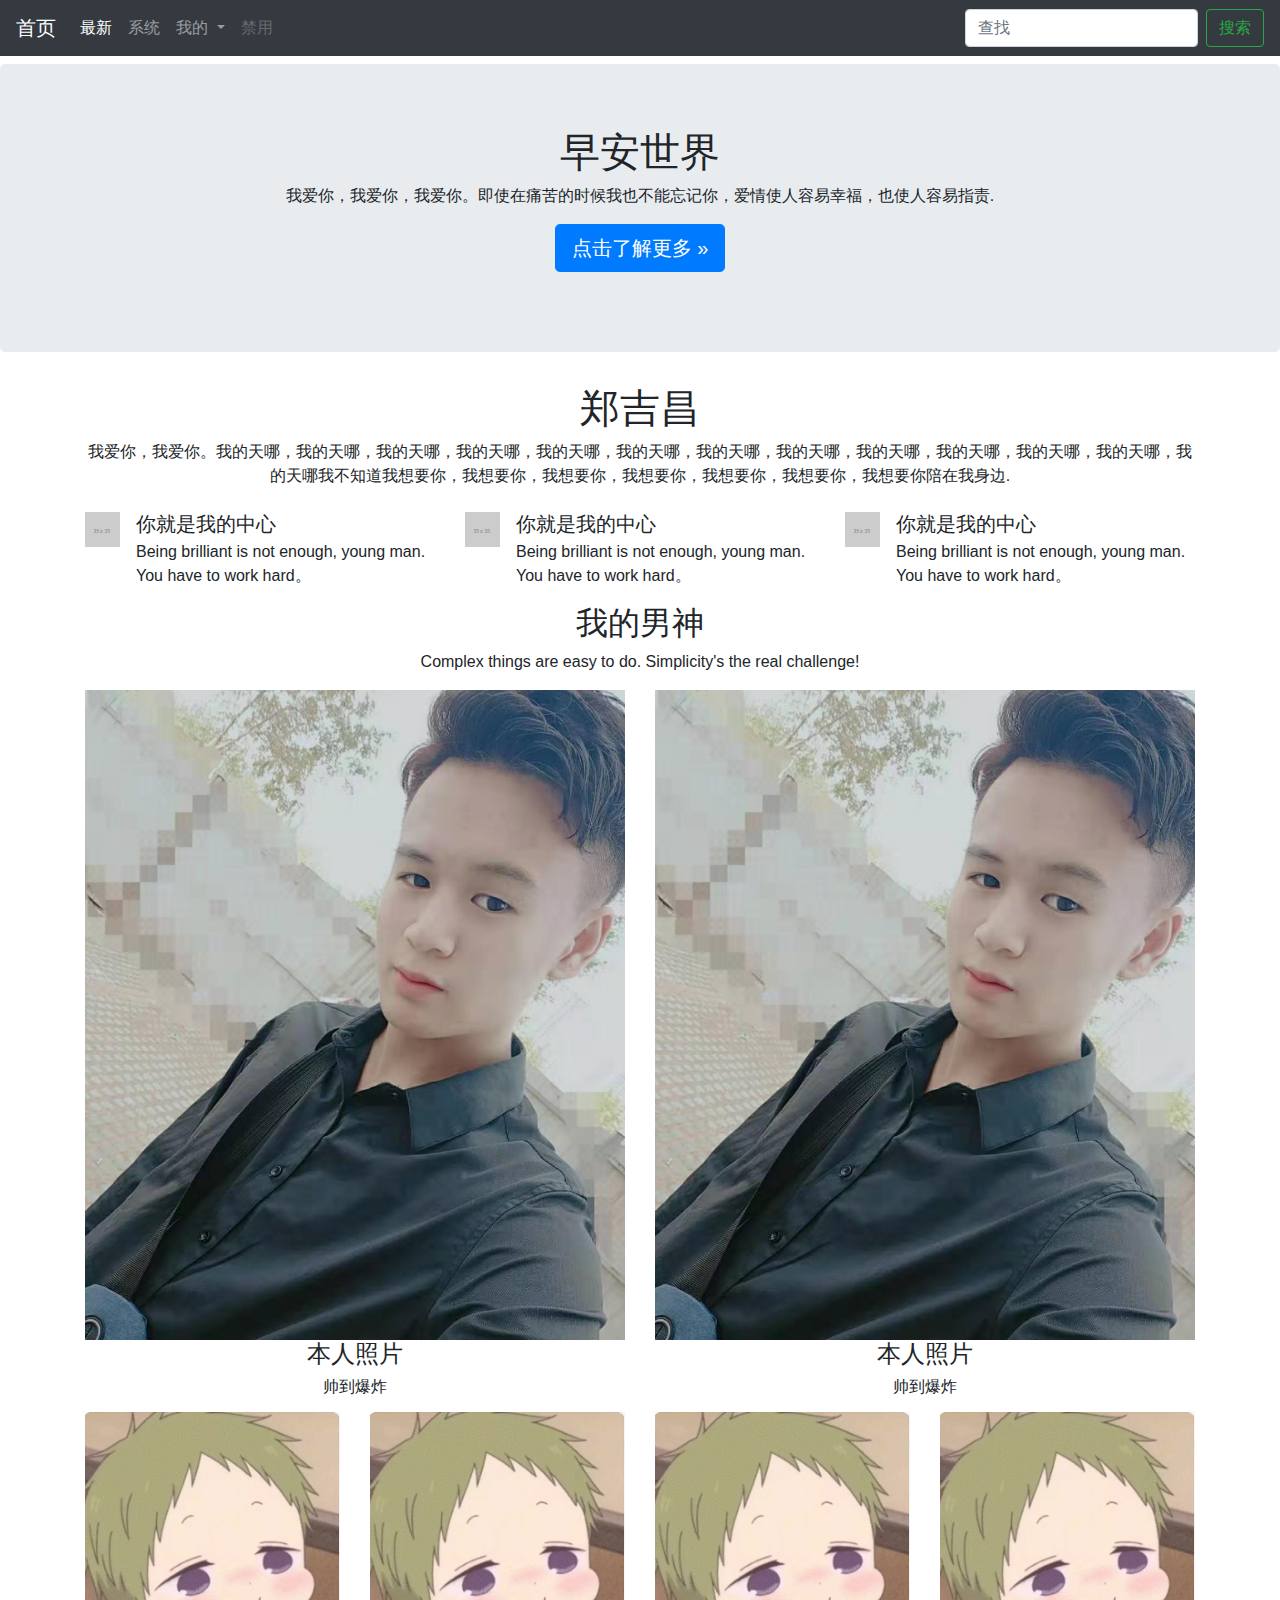
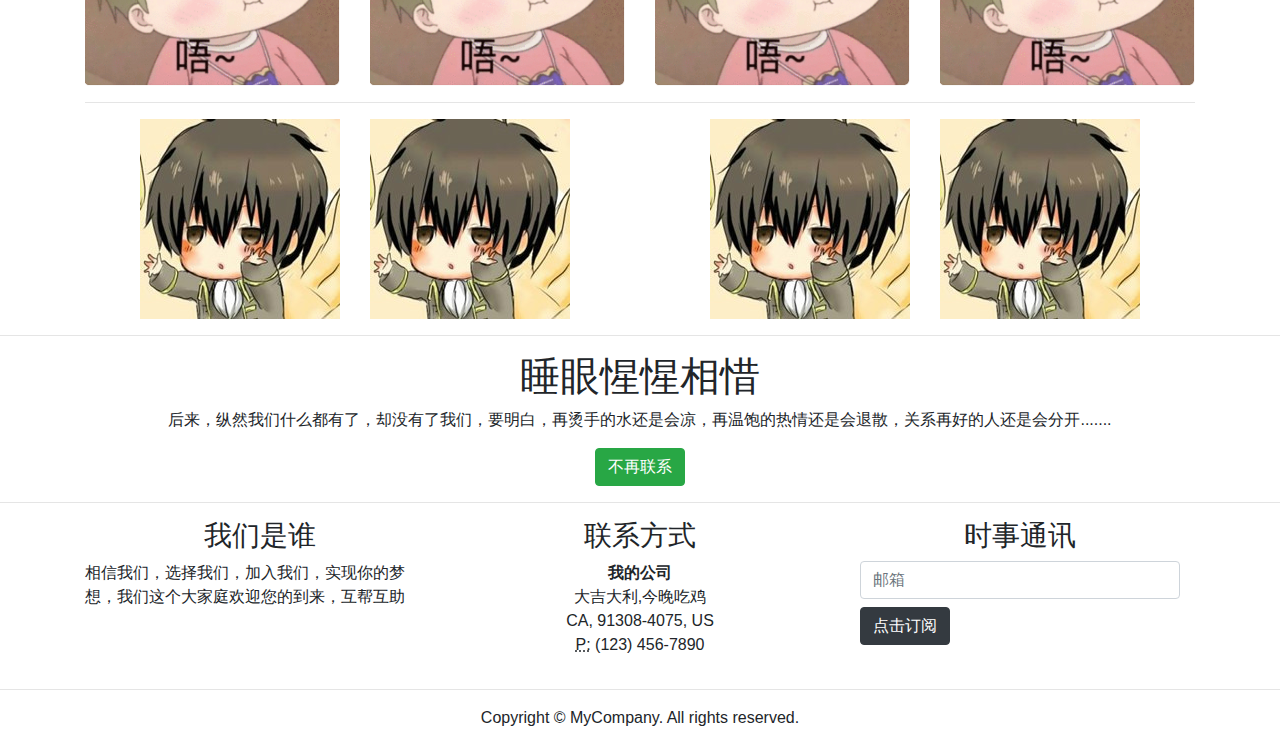
==== index.html @ 2998b90d "提交网页" ====
<!DOCTYPE html>
<html lang="en">

	<head>
		<meta charset="utf-8">
		<meta http-equiv="X-UA-Compatible" content="IE=edge">
		<meta name="viewport" content="width=device-width, initial-scale=1">
		<title>Bootstrap Portfolio Page Template</title>
		<!-- Bootstrap -->
		<link href="css/bootstrap-4.0.0.css" rel="stylesheet">
	</head>

	<body>
		<nav class="navbar navbar-expand-lg navbar-dark bg-dark">
			<a class="navbar-brand" href="#">首页</a>
			<button class="navbar-toggler" type="button" data-toggle="collapse" data-target="#navbarSupportedContent" aria-controls="navbarSupportedContent" aria-expanded="false" aria-label="Toggle navigation">
      <span class="navbar-toggler-icon"></span>
      </button>
			<div class="collapse navbar-collapse" id="navbarSupportedContent">
				<ul class="navbar-nav mr-auto">
					<li class="nav-item active">
						<a class="nav-link" href="#">最新 <span class="sr-only">(current)</span></a>
					</li>
					<li class="nav-item">
						<a class="nav-link" href="#">系统</a>
					</li>
					<li class="nav-item dropdown">
						<a class="nav-link dropdown-toggle" href="#" id="navbarDropdown" role="button" data-toggle="dropdown" aria-haspopup="true" aria-expanded="false">
							我的
						</a>
						<div class="dropdown-menu" aria-labelledby="navbarDropdown">
							<a class="dropdown-item" href="#">第一个</a>
							<a class="dropdown-item" href="#">第二个</a>
							<div class="dropdown-divider"></div>
							<a class="dropdown-item" href="#">其它的</a>
						</div>
					</li>
					<li class="nav-item">
						<a class="nav-link disabled" href="#">禁用</a>
					</li>
				</ul>
				<form class="form-inline my-2 my-lg-0">
					<input class="form-control mr-sm-2" type="search" placeholder="查找" aria-label="Search">
					<button class="btn btn-outline-success my-2 my-sm-0" type="submit">搜索</button>
				</form>
			</div>
		</nav>
		<section>
			<div class="jumbotron text-center mt-2">
				<div class="container">
					<div class="row">
						<div class="col-12">
							<h1>早安世界</h1>
							<p>我爱你，我爱你，我爱你。即使在痛苦的时候我也不能忘记你，爱情使人容易幸福，也使人容易指责.</p>
							<p>
								<a class="btn btn-primary btn-lg" href="#" role="button">点击了解更多 »</a>
							</p>
						</div>
					</div>
				</div>
			</div>
		</section>
		<section>
			<div class="container">
				<div class="row">
					<div class="col-12 text-center">
						<h1>郑吉昌</h1>
						<p>我爱你，我爱你。我的天哪，我的天哪，我的天哪，我的天哪，我的天哪，我的天哪，我的天哪，我的天哪，我的天哪，我的天哪，我的天哪，我的天哪，我的天哪我不知道我想要你，我想要你，我想要你，我想要你，我想要你，我想要你，我想要你陪在我身边.</p>
					</div>
				</div>
			</div>
		</section>
		<section>
			<div class="container mt-2">
				<div class="row">
					<div class="col-md-4 col-12">
						<ul class="list-unstyled">
							<li class="media">
								<img class="mr-3" src="images/35X35.gif" alt="Generic placeholder image">
								<div class="media-body">
									<h5 class="mt-0 mb-1">你就是我的中心</h5> Being brilliant is not enough, young man. You have to work hard。
								</div>
							</li>
						</ul>
					</div>
					<div class="col-md-4 col-12">
						<ul class="list-unstyled">
							<li class="media">
								<img class="mr-3" src="images/35X35.gif" alt="Generic placeholder image">
								<div class="media-body">
									<h5 class="mt-0 mb-1">你就是我的中心</h5> Being brilliant is not enough, young man. You have to work hard。
								</div>
							</li>
						</ul>
					</div>
					<div class="col-md-4 col-12">
						<ul class="list-unstyled">
							<li class="media">
								<img class="mr-3" src="images/35X35.gif" alt="Generic placeholder image">
								<div class="media-body">
									<h5 class="mt-0 mb-1">你就是我的中心</h5> Being brilliant is not enough, young man. You have to work hard。
								</div>
							</li>
						</ul>
					</div>
				</div>
			</div>
		</section>
		<section>
			<div class="container">
				<div class="row">
					<div class="col-12 text-center">
						<h2>我的男神</h2>
						<p>Complex things are easy to do. Simplicity's the real challenge!</p>
					</div>
				</div>
				<div class="row">
					<div class="col-md-6 col-12 text-center">
						<img class="img-fluid" src="images/zjc.jpg" alt="">
						<h4>本人照片</h4>
						<h6>帅到爆炸</h6>
					</div>
					<div class="col-md-6 col-12 text-center mt-md-0 mt-2">
						<img class="img-fluid" src="images/zjc.jpg" alt="">
						<h4>本人照片</h4>
						<h6>帅到爆炸</h6>
					</div>
				</div>
				<div class="row mt-2">
					<div class="col-md-3 col-6"><img class="img-fluid float-right" src="images/小笨蛋.png" alt=""></div>
					<div class="col-md-3 col-6"><img class="img-fluid float-left" src="images/小笨蛋.png" alt=""></div>
					<div class="col-md-3 col-6 mt-md-0 mt-1"><img class="img-fluid float-right" src="images/小笨蛋.png" alt=""></div>
					<div class="col-md-3 col-6 mt-md-0 mt-1"><img class="img-fluid float-left" src="images/小笨蛋.png" alt=""></div>
				</div>
				<hr>
				<div class="row">
					<div class="col-md-3 col-6"><img class="img-fluid float-right" src="images/11.jpg" alt=""></div>
					<div class="col-md-3 col-6"><img class="img-fluid float-left" src="images/11.jpg" alt=""></div>
					<div class="col-md-3 col-6 mt-md-0 mt-1"><img class="img-fluid float-right" src="images/11.jpg" alt=""></div>
					<div class="col-md-3 col-6 mt-md-0 mt-1"><img class="img-fluid float-left" src="images/11.jpg" alt=""></div>
				</div>
			</div>
		</section>
		<hr>
		<section>
			<div class="container">
				<div class="row">
					<div class="col-12 text-center">
						<h1>睡眼惺惺相惜</h1>
						<p>后来，纵然我们什么都有了，却没有了我们，要明白，再烫手的水还是会凉，再温饱的热情还是会退散，关系再好的人还是会分开.......</p>
						<button type="button" class="btn btn-success">不再联系</button>
					</div>
				</div>
			</div>
		</section>
		<hr>
		<div class="section">
			<div class="container">
				<div class="row">
					<div class="col-md-4 col-12">
						<h3 class="text-center">我们是谁</h3>
						<p>相信我们，选择我们，加入我们，实现你的梦想，我们这个大家庭欢迎您的到来，互帮互助</p>
					</div>
					<div class="col-md-4 col-12">
						<h3 class="text-center">联系方式</h3>
						<address class="text-center">
              <strong>我的公司</strong><br>
             大吉大利,今晚吃鸡<br>
              CA, 91308-4075, US<br>
              <abbr title="Phone">P:</abbr> (123) 456-7890
            </address>
					</div>
					<div class="col-md-4 col-12">
						<h3 class="text-center">时事通讯</h3>
						<form>
							<div class="form-group col-12">
								<input type="email" class="form-control" id="exampleInputEmail1" placeholder="邮箱">
								<button type="submit" class="btn btn-dark mt-2">点击订阅</button>
							</div>
						</form>
					</div>
				</div>
			</div>
		</div>
		<hr>
		<footer class="text-center">
			<div class="container">
				<div class="row">
					<div class="col-12">
						<p>Copyright © MyCompany. All rights reserved.</p>
					</div>
				</div>
			</div>
		</footer>
		<!-- jQuery (necessary for Bootstrap's JavaScript plugins) -->
		<script src="js/jquery-3.2.1.min.js"></script>
		<!-- Include all compiled plugins (below), or include individual files as needed -->
		<script src="../10月23/public/DW/js/popper.min.js"></script>
		<script src="../10月23/public/DW/js/bootstrap-4.0.0.js"></script>
	</body>
	<script type="text/javascript">
		function render1(data) {
			var arr = data.img;
			//			console.log(arr)
			var str = `
			${arr.map(function(m){
		return `
			<div class="top">
				<img src="${m.img}" alt="" />
				<p class="p1">${m.p1}</p>
				<p class="p2">${m.p2}</p>
			</div>
					
			`
        }).join('')}

	
	`
			$('.tw').html(str)
			//			console.log(str)
		}

		// 找到json
		$.get('aq.json', function(msg) {
			render(msg[0]);
			//			render2(msg[1])
			//			console.log(msg[1]);
		})
	</script>

</html>
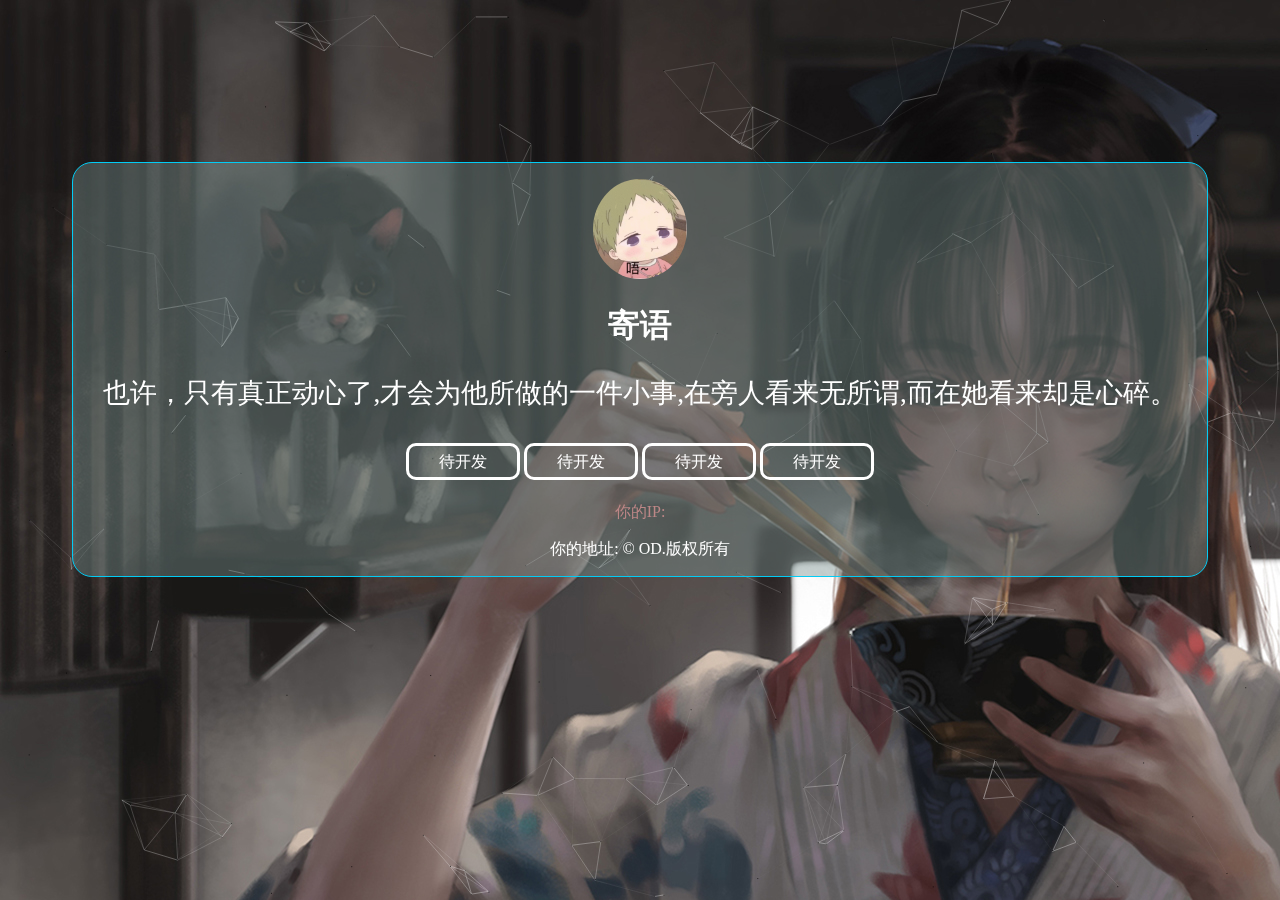
==== commit fb9c91e3: "修改" ====
--- a/index.html
+++ b/index.html
@@ -1,231 +1,39 @@
 <!DOCTYPE html>
-<html lang="en">
+<html lang="zh">
 
-	<head>
-		<meta charset="utf-8">
-		<meta http-equiv="X-UA-Compatible" content="IE=edge">
-		<meta name="viewport" content="width=device-width, initial-scale=1">
-		<title>Bootstrap Portfolio Page Template</title>
-		<!-- Bootstrap -->
-		<link href="css/bootstrap-4.0.0.css" rel="stylesheet">
-	</head>
+<head>
+    <meta charset="utf-8">
+    <meta name="viewport" content="width=device-width,initial-scale=1,user-scalable=no">
+    <title>郑先森</title>
+    <link rel="apple-touch-icon" href="https://cdn.mom1.cn/1/favicon.ico">
+</head>
 
-	<body>
-		<nav class="navbar navbar-expand-lg navbar-dark bg-dark">
-			<a class="navbar-brand" href="#">首页</a>
-			<button class="navbar-toggler" type="button" data-toggle="collapse" data-target="#navbarSupportedContent" aria-controls="navbarSupportedContent" aria-expanded="false" aria-label="Toggle navigation">
-      <span class="navbar-toggler-icon"></span>
-      </button>
-			<div class="collapse navbar-collapse" id="navbarSupportedContent">
-				<ul class="navbar-nav mr-auto">
-					<li class="nav-item active">
-						<a class="nav-link" href="#">最新 <span class="sr-only">(current)</span></a>
-					</li>
-					<li class="nav-item">
-						<a class="nav-link" href="#">系统</a>
-					</li>
-					<li class="nav-item dropdown">
-						<a class="nav-link dropdown-toggle" href="#" id="navbarDropdown" role="button" data-toggle="dropdown" aria-haspopup="true" aria-expanded="false">
-							我的
-						</a>
-						<div class="dropdown-menu" aria-labelledby="navbarDropdown">
-							<a class="dropdown-item" href="#">第一个</a>
-							<a class="dropdown-item" href="#">第二个</a>
-							<div class="dropdown-divider"></div>
-							<a class="dropdown-item" href="#">其它的</a>
-						</div>
-					</li>
-					<li class="nav-item">
-						<a class="nav-link disabled" href="#">禁用</a>
-					</li>
-				</ul>
-				<form class="form-inline my-2 my-lg-0">
-					<input class="form-control mr-sm-2" type="search" placeholder="查找" aria-label="Search">
-					<button class="btn btn-outline-success my-2 my-sm-0" type="submit">搜索</button>
-				</form>
-			</div>
-		</nav>
-		<section>
-			<div class="jumbotron text-center mt-2">
-				<div class="container">
-					<div class="row">
-						<div class="col-12">
-							<h1>早安世界</h1>
-							<p>我爱你，我爱你，我爱你。即使在痛苦的时候我也不能忘记你，爱情使人容易幸福，也使人容易指责.</p>
-							<p>
-								<a class="btn btn-primary btn-lg" href="#" role="button">点击了解更多 »</a>
-							</p>
-						</div>
-					</div>
-				</div>
-			</div>
-		</section>
-		<section>
-			<div class="container">
-				<div class="row">
-					<div class="col-12 text-center">
-						<h1>郑吉昌</h1>
-						<p>我爱你，我爱你。我的天哪，我的天哪，我的天哪，我的天哪，我的天哪，我的天哪，我的天哪，我的天哪，我的天哪，我的天哪，我的天哪，我的天哪，我的天哪我不知道我想要你，我想要你，我想要你，我想要你，我想要你，我想要你，我想要你陪在我身边.</p>
-					</div>
-				</div>
-			</div>
-		</section>
-		<section>
-			<div class="container mt-2">
-				<div class="row">
-					<div class="col-md-4 col-12">
-						<ul class="list-unstyled">
-							<li class="media">
-								<img class="mr-3" src="images/35X35.gif" alt="Generic placeholder image">
-								<div class="media-body">
-									<h5 class="mt-0 mb-1">你就是我的中心</h5> Being brilliant is not enough, young man. You have to work hard。
-								</div>
-							</li>
-						</ul>
-					</div>
-					<div class="col-md-4 col-12">
-						<ul class="list-unstyled">
-							<li class="media">
-								<img class="mr-3" src="images/35X35.gif" alt="Generic placeholder image">
-								<div class="media-body">
-									<h5 class="mt-0 mb-1">你就是我的中心</h5> Being brilliant is not enough, young man. You have to work hard。
-								</div>
-							</li>
-						</ul>
-					</div>
-					<div class="col-md-4 col-12">
-						<ul class="list-unstyled">
-							<li class="media">
-								<img class="mr-3" src="images/35X35.gif" alt="Generic placeholder image">
-								<div class="media-body">
-									<h5 class="mt-0 mb-1">你就是我的中心</h5> Being brilliant is not enough, young man. You have to work hard。
-								</div>
-							</li>
-						</ul>
-					</div>
-				</div>
-			</div>
-		</section>
-		<section>
-			<div class="container">
-				<div class="row">
-					<div class="col-12 text-center">
-						<h2>我的男神</h2>
-						<p>Complex things are easy to do. Simplicity's the real challenge!</p>
-					</div>
-				</div>
-				<div class="row">
-					<div class="col-md-6 col-12 text-center">
-						<img class="img-fluid" src="images/zjc.jpg" alt="">
-						<h4>本人照片</h4>
-						<h6>帅到爆炸</h6>
-					</div>
-					<div class="col-md-6 col-12 text-center mt-md-0 mt-2">
-						<img class="img-fluid" src="images/zjc.jpg" alt="">
-						<h4>本人照片</h4>
-						<h6>帅到爆炸</h6>
-					</div>
-				</div>
-				<div class="row mt-2">
-					<div class="col-md-3 col-6"><img class="img-fluid float-right" src="images/小笨蛋.png" alt=""></div>
-					<div class="col-md-3 col-6"><img class="img-fluid float-left" src="images/小笨蛋.png" alt=""></div>
-					<div class="col-md-3 col-6 mt-md-0 mt-1"><img class="img-fluid float-right" src="images/小笨蛋.png" alt=""></div>
-					<div class="col-md-3 col-6 mt-md-0 mt-1"><img class="img-fluid float-left" src="images/小笨蛋.png" alt=""></div>
-				</div>
-				<hr>
-				<div class="row">
-					<div class="col-md-3 col-6"><img class="img-fluid float-right" src="images/11.jpg" alt=""></div>
-					<div class="col-md-3 col-6"><img class="img-fluid float-left" src="images/11.jpg" alt=""></div>
-					<div class="col-md-3 col-6 mt-md-0 mt-1"><img class="img-fluid float-right" src="images/11.jpg" alt=""></div>
-					<div class="col-md-3 col-6 mt-md-0 mt-1"><img class="img-fluid float-left" src="images/11.jpg" alt=""></div>
-				</div>
-			</div>
-		</section>
-		<hr>
-		<section>
-			<div class="container">
-				<div class="row">
-					<div class="col-12 text-center">
-						<h1>睡眼惺惺相惜</h1>
-						<p>后来，纵然我们什么都有了，却没有了我们，要明白，再烫手的水还是会凉，再温饱的热情还是会退散，关系再好的人还是会分开.......</p>
-						<button type="button" class="btn btn-success">不再联系</button>
-					</div>
-				</div>
-			</div>
-		</section>
-		<hr>
-		<div class="section">
-			<div class="container">
-				<div class="row">
-					<div class="col-md-4 col-12">
-						<h3 class="text-center">我们是谁</h3>
-						<p>相信我们，选择我们，加入我们，实现你的梦想，我们这个大家庭欢迎您的到来，互帮互助</p>
-					</div>
-					<div class="col-md-4 col-12">
-						<h3 class="text-center">联系方式</h3>
-						<address class="text-center">
-              <strong>我的公司</strong><br>
-             大吉大利,今晚吃鸡<br>
-              CA, 91308-4075, US<br>
-              <abbr title="Phone">P:</abbr> (123) 456-7890
-            </address>
-					</div>
-					<div class="col-md-4 col-12">
-						<h3 class="text-center">时事通讯</h3>
-						<form>
-							<div class="form-group col-12">
-								<input type="email" class="form-control" id="exampleInputEmail1" placeholder="邮箱">
-								<button type="submit" class="btn btn-dark mt-2">点击订阅</button>
-							</div>
-						</form>
-					</div>
-				</div>
-			</div>
-		</div>
-		<hr>
-		<footer class="text-center">
-			<div class="container">
-				<div class="row">
-					<div class="col-12">
-						<p>Copyright © MyCompany. All rights reserved.</p>
-					</div>
-				</div>
-			</div>
-		</footer>
-		<!-- jQuery (necessary for Bootstrap's JavaScript plugins) -->
-		<script src="js/jquery-3.2.1.min.js"></script>
-		<!-- Include all compiled plugins (below), or include individual files as needed -->
-		<script src="../10月23/public/DW/js/popper.min.js"></script>
-		<script src="../10月23/public/DW/js/bootstrap-4.0.0.js"></script>
-	</body>
-	<script type="text/javascript">
-		function render1(data) {
-			var arr = data.img;
-			//			console.log(arr)
-			var str = `
-			${arr.map(function(m){
-		return `
-			<div class="top">
-				<img src="${m.img}" alt="" />
-				<p class="p1">${m.p1}</p>
-				<p class="p2">${m.p2}</p>
-			</div>
-					
-			`
-        }).join('')}
+<body style="padding:12% 5% 5% 5%;background-image:url(style/images/img/logo.jpeg);">
+    <div style="text-align:center;border-width:1px;border-style:solid;border-color:rgb(2, 204, 245);background-color:#79918e6b;border-radius:20px;">
+        <p>
+            <img style="border-radius:50%;max-width:100px;max-height:100px;" src="images/小笨蛋.png"></p>
+        <h1 style="color:#fff;"><strong>寄语</strong>
+        </h1>
+        <p style="font-size:3vh;color:#fff;">也许，只有真正动心了,才会为他所做的一件小事,在旁人看来无所谓,而在她看来却是心碎。</p>
+        <p style="line-height:3;">
+            <a style="border-radius:10px;padding:7px 30px;color:#fff;border-style:solid;text-decoration:none;" href="index.html">待开发</a>
+            <a style="border-radius:10px;padding:7px 30px;color:#fff;border-style:solid;text-decoration:none;" href="index.html">待开发</a>
+            <a style="border-radius:10px;padding:7px 30px;color:#fff;border-style:solid;text-decoration:none;" href="index.html">待开发</a>
+            <a style="border-radius:10px;padding:7px 30px;color:#fff;border-style:solid;text-decoration:none;" href="https://www.baidu.com/">待开发</a>
+        </p>
+        <p>
+            <script src="https://pv.sohu.com/cityjson?ie=utf-8"></script>
+            <span style="color:#bd8787;">你的IP:<script>
+                    document.write(returnCitySN["cip"])
+                   </script></span>
+        </p>
+        <p style="color:#fff;">你的地址:
+            <script>
+                document.write(returnCitySN["cname"])
+            </script>© <a style="text-decoration:none;color:#fff;" href="index.html">OD</a>.版权所有</p>
+        <script type="text/javascript" color="255,255,255" opacity='0.7' zIndex="-2" count="200" src="style/js/canvas-nest.min.js"></script>
+    </div>
 
-	
-	`
-			$('.tw').html(str)
-			//			console.log(str)
-		}
-
-		// 找到json
-		$.get('aq.json', function(msg) {
-			render(msg[0]);
-			//			render2(msg[1])
-			//			console.log(msg[1]);
-		})
-	</script>
+</body>
 
 </html>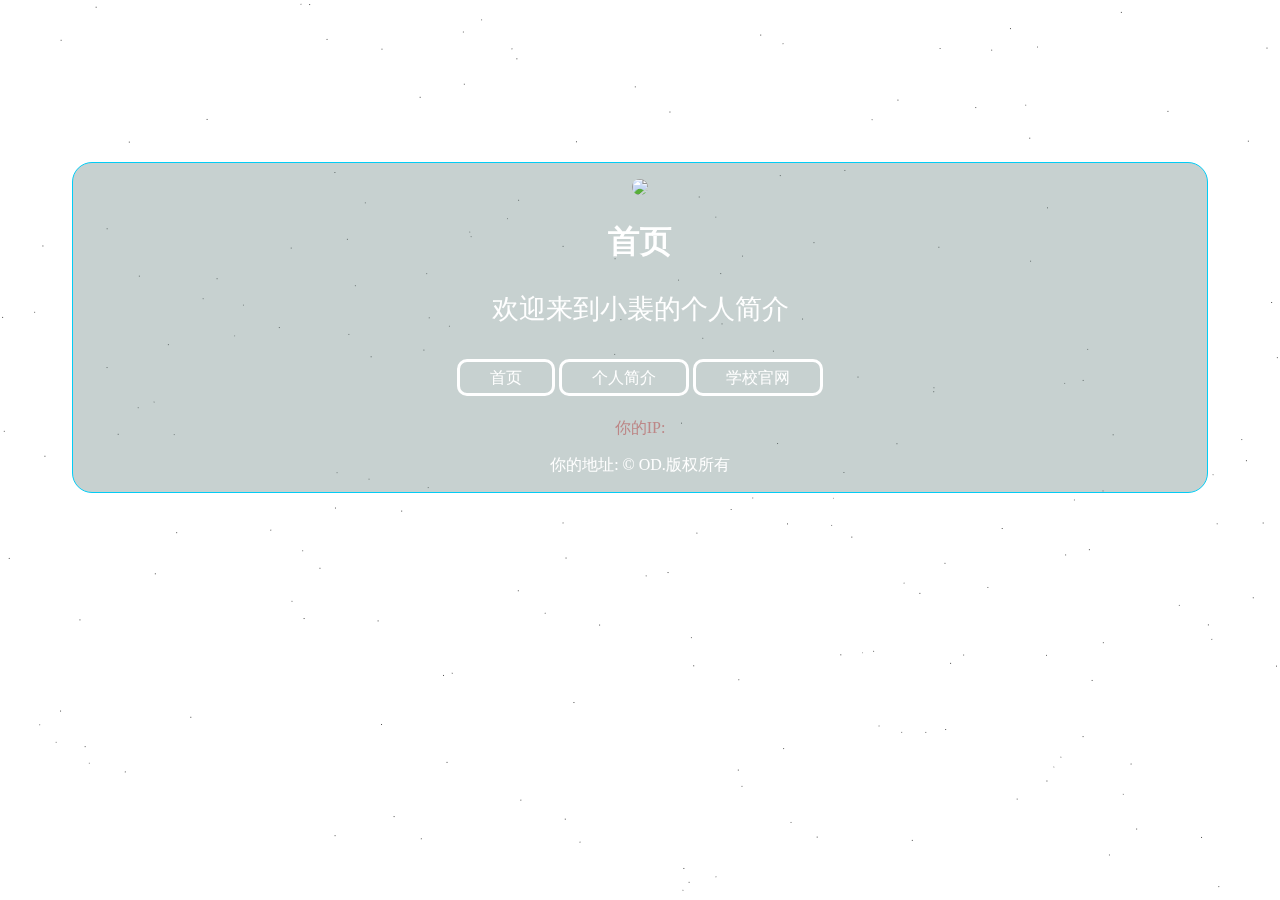
==== commit 1cd25ae2: "1" ====
--- a/index.html
+++ b/index.html
@@ -1,25 +1,29 @@
-<!DOCTYPE html>
+﻿<!DOCTYPE html>
 <html lang="zh">
 
 <head>
     <meta charset="utf-8">
     <meta name="viewport" content="width=device-width,initial-scale=1,user-scalable=no">
-    <title>郑先森</title>
+    <title>个人简介</title>
     <link rel="apple-touch-icon" href="https://cdn.mom1.cn/1/favicon.ico">
+    <link rel="stylesheet" href="https://cdn.jsdelivr.net/npm/aplayer@1.10.0/dist/APlayer.min.css">
+    <style>
+
+    </style>
 </head>
 
-<body style="padding:12% 5% 5% 5%;background-image:url(style/images/img/logo.jpeg);">
+<body style="padding:12% 5% 5% 5%;background-image:url(style/images/img/背景.jpg);  background-size: 34% 55%;">
+    <div id="aplayer" class="aplayer" data-id="98317854" data-server="netease" data-type="playlist" data-fixed="true" data-listfolded="true" data-order="random" data-theme="#ccc"></div>
     <div style="text-align:center;border-width:1px;border-style:solid;border-color:rgb(2, 204, 245);background-color:#79918e6b;border-radius:20px;">
         <p>
-            <img style="border-radius:50%;max-width:100px;max-height:100px;" src="images/小笨蛋.png"></p>
-        <h1 style="color:#fff;"><strong>寄语</strong>
+            <img style="border-radius:50%;max-width:100px;max-height:100px;" src="style/images/小背景.jpg"></p>
+        <h1 style="color:#fff;"><strong>首页</strong>
         </h1>
-        <p style="font-size:3vh;color:#fff;">也许，只有真正动心了,才会为他所做的一件小事,在旁人看来无所谓,而在她看来却是心碎。</p>
+        <p style="font-size:3vh;color:#fff;">欢迎来到小裴的个人简介</p>
         <p style="line-height:3;">
-            <a style="border-radius:10px;padding:7px 30px;color:#fff;border-style:solid;text-decoration:none;" href="index.html">待开发</a>
-            <a style="border-radius:10px;padding:7px 30px;color:#fff;border-style:solid;text-decoration:none;" href="index.html">待开发</a>
-            <a style="border-radius:10px;padding:7px 30px;color:#fff;border-style:solid;text-decoration:none;" href="index.html">待开发</a>
-            <a style="border-radius:10px;padding:7px 30px;color:#fff;border-style:solid;text-decoration:none;" href="https://www.baidu.com/">待开发</a>
+            <a style="border-radius:10px;padding:7px 30px;color:#fff;border-style:solid;text-decoration:none;" href="index.html">首页</a>
+            <a style="border-radius:10px;padding:7px 30px;color:#fff;border-style:solid;text-decoration:none;" href="./PyMing.html">个人简介</a>
+            <a style="border-radius:10px;padding:7px 30px;color:#fff;border-style:solid;text-decoration:none;" href="https://zzrvtc.edu.cn">学校官网</a>
         </p>
         <p>
             <script src="https://pv.sohu.com/cityjson?ie=utf-8"></script>
@@ -36,4 +40,6 @@
 
 </body>
 
-</html>+</html>
+<script src="https://blog-static.cnblogs.com/files/yjlaugus/APlayer.min.js"></script>
+<script src="https://unpkg.com/meting@1.2/dist/Meting.min.js"></script>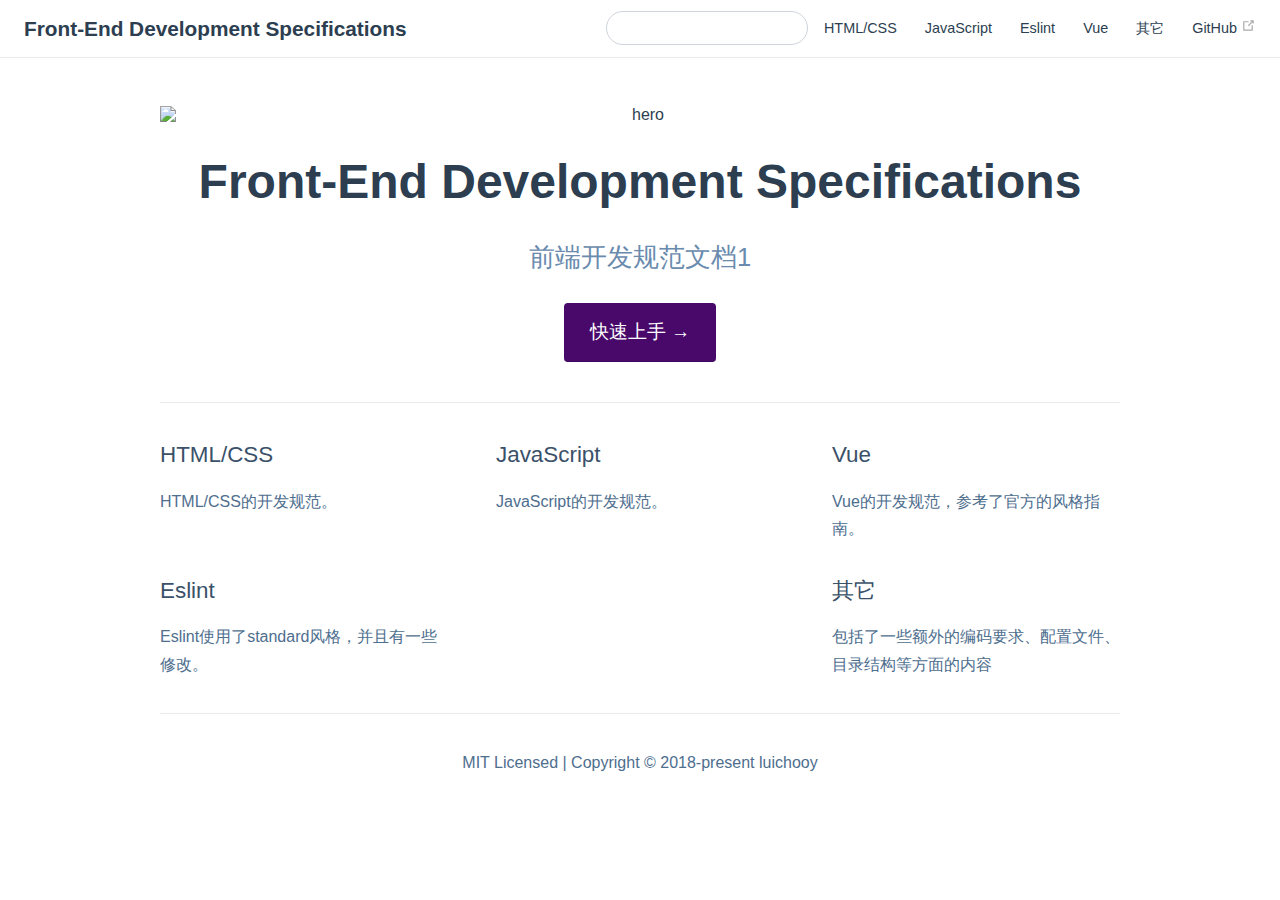
==== commit 4b597a3b: "1" ====
--- a/index.html
+++ b/index.html
@@ -1,45 +1,108 @@
-﻿<!DOCTYPE html>
-<html lang="zh">
+<!DOCTYPE html>
+<html lang="en-US">
 
 <head>
     <meta charset="utf-8">
-    <meta name="viewport" content="width=device-width,initial-scale=1,user-scalable=no">
-    <title>个人简介</title>
-    <link rel="apple-touch-icon" href="https://cdn.mom1.cn/1/favicon.ico">
-    <link rel="stylesheet" href="https://cdn.jsdelivr.net/npm/aplayer@1.10.0/dist/APlayer.min.css">
-    <style>
+    <meta name="viewport" content="width=device-width,initial-scale=1">
+    <title> Front-End Development Specifications</title>
+    <meta name="description" content="前端开发规范文档1">
+    <link rel="icon" href="./favicon.ico">
 
-    </style>
+    <link rel="preload" href="./assets/css/0.styles.6a988ebd.css" as="style">
+    <link rel="preload" href="./assets/js/app.a1ea9706.js" as="script">
+    <link rel="preload" href="./assets/js/3.9579ed42.js" as="script">
+    <link rel="prefetch" href="./assets/js/2.aa644d99.js">
+    <link rel="prefetch" href="./assets/js/4.c3e4d59f.js">
+    <link rel="prefetch" href="./assets/js/5.5c9a9287.js">
+    <link rel="prefetch" href="./assets/js/6.d2becdb6.js">
+    <link rel="prefetch" href="./assets/js/7.d39c82f1.js">
+    <link rel="prefetch" href="./assets/js/8.059a325d.js">
+    <link rel="prefetch" href="./assets/js/9.d9cf144e.js">
+    <link rel="stylesheet" href="./assets/css/0.styles.6a988ebd.css">
 </head>
 
-<body style="padding:12% 5% 5% 5%;background-image:url(style/images/img/背景.jpg);  background-size: 34% 55%;">
-    <div id="aplayer" class="aplayer" data-id="98317854" data-server="netease" data-type="playlist" data-fixed="true" data-listfolded="true" data-order="random" data-theme="#ccc"></div>
-    <div style="text-align:center;border-width:1px;border-style:solid;border-color:rgb(2, 204, 245);background-color:#79918e6b;border-radius:20px;">
-        <p>
-            <img style="border-radius:50%;max-width:100px;max-height:100px;" src="style/images/小背景.jpg"></p>
-        <h1 style="color:#fff;"><strong>首页</strong>
-        </h1>
-        <p style="font-size:3vh;color:#fff;">欢迎来到小裴的个人简介</p>
-        <p style="line-height:3;">
-            <a style="border-radius:10px;padding:7px 30px;color:#fff;border-style:solid;text-decoration:none;" href="index.html">首页</a>
-            <a style="border-radius:10px;padding:7px 30px;color:#fff;border-style:solid;text-decoration:none;" href="./PyMing.html">个人简介</a>
-            <a style="border-radius:10px;padding:7px 30px;color:#fff;border-style:solid;text-decoration:none;" href="https://zzrvtc.edu.cn">学校官网</a>
-        </p>
-        <p>
-            <script src="https://pv.sohu.com/cityjson?ie=utf-8"></script>
-            <span style="color:#bd8787;">你的IP:<script>
-                    document.write(returnCitySN["cip"])
-                   </script></span>
-        </p>
-        <p style="color:#fff;">你的地址:
-            <script>
-                document.write(returnCitySN["cname"])
-            </script>© <a style="text-decoration:none;color:#fff;" href="index.html">OD</a>.版权所有</p>
-        <script type="text/javascript" color="255,255,255" opacity='0.7' zIndex="-2" count="200" src="style/js/canvas-nest.min.js"></script>
+<body>
+    <div id="app" data-server-rendered="true">
+        <div class="theme-container no-sidebar">
+            <header class="navbar">
+                <div class="sidebar-button"><svg xmlns="http://www.w3.org/2000/svg" aria-hidden="true" role="img" viewBox="0 0 448 512" class="icon"><path fill="currentColor" d="M436 124H12c-6.627 0-12-5.373-12-12V80c0-6.627 5.373-12 12-12h424c6.627 0 12 5.373 12 12v32c0 6.627-5.373 12-12 12zm0 160H12c-6.627 0-12-5.373-12-12v-32c0-6.627 5.373-12 12-12h424c6.627 0 12 5.373 12 12v32c0 6.627-5.373 12-12 12zm0 160H12c-6.627 0-12-5.373-12-12v-32c0-6.627 5.373-12 12-12h424c6.627 0 12 5.373 12 12v32c0 6.627-5.373 12-12 12z"></path></svg></div>
+                <a href="./" aria-current="page" class="home-link router-link-exact-active router-link-active">
+                    <!----><span class="site-name"> Front-End Development Specifications</span></a>
+                <div class="links" style="max-width:nullpx;">
+                    <div class="search-box"><input aria-label="Search" autocomplete="off" spellcheck="false" value="">
+                        <!---->
+                    </div>
+                    <nav class="nav-links can-hide">
+                        <div class="nav-item"><a href="./html-css/" class="nav-link">HTML/CSS</a></div>
+                        <div class="nav-item"><a href="./javascript/" class="nav-link">JavaScript</a></div>
+                        <div class="nav-item"><a href="./eslint/" class="nav-link">Eslint</a></div>
+                        <div class="nav-item"><a href="./vue/" class="nav-link">Vue</a></div>
+                        <div class="nav-item"><a href="./others/" class="nav-link">其它</a></div> <a href="https://github.com/luichooy." target="_blank" rel="noopener noreferrer" class="repo-link">
+    GitHub
+    <svg xmlns="http://www.w3.org/2000/svg" aria-hidden="true" x="0px" y="0px" viewBox="0 0 100 100" width="15" height="15" class="icon outbound"><path fill="currentColor" d="M18.8,85.1h56l0,0c2.2,0,4-1.8,4-4v-32h-8v28h-48v-48h28v-8h-32l0,0c-2.2,0-4,1.8-4,4v56C14.8,83.3,16.6,85.1,18.8,85.1z"></path> <polygon fill="currentColor" points="45.7,48.7 51.3,54.3 77.2,28.5 77.2,37.2 85.2,37.2 85.2,14.9 62.8,14.9 62.8,22.9 71.5,22.9"></polygon></svg></a></nav>
+                </div>
+            </header>
+            <div class="sidebar-mask"></div>
+            <div class="sidebar">
+                <nav class="nav-links">
+                    <div class="nav-item"><a href="./html-css/" class="nav-link">HTML/CSS</a></div>
+                    <div class="nav-item"><a href="./javascript/" class="nav-link">JavaScript</a></div>
+                    <div class="nav-item"><a href="./eslint/" class="nav-link">Eslint</a></div>
+                    <div class="nav-item"><a href="./vue/" class="nav-link">Vue</a></div>
+                    <div class="nav-item"><a href="./others/" class="nav-link">其它</a></div> <a href="https://github.com/luichooy." target="_blank" rel="noopener noreferrer" class="repo-link">
+    GitHub
+    <svg xmlns="http://www.w3.org/2000/svg" aria-hidden="true" x="0px" y="0px" viewBox="0 0 100 100" width="15" height="15" class="icon outbound"><path fill="currentColor" d="M18.8,85.1h56l0,0c2.2,0,4-1.8,4-4v-32h-8v28h-48v-48h28v-8h-32l0,0c-2.2,0-4,1.8-4,4v56C14.8,83.3,16.6,85.1,18.8,85.1z"></path> <polygon fill="currentColor" points="45.7,48.7 51.3,54.3 77.2,28.5 77.2,37.2 85.2,37.2 85.2,14.9 62.8,14.9 62.8,22.9 71.5,22.9"></polygon></svg></a></nav>
+                <ul class="sidebar-links">
+                    <li>
+                        <div class="sidebar-group first">
+                            <p class="sidebar-heading open"><span>Home</span>
+                                <!---->
+                            </p>
+                            <ul class="sidebar-group-items"></ul>
+                        </div>
+                    </li>
+                </ul>
+            </div>
+            <div class="home">
+                <div class="hero"><img src="./logo.png" alt="hero">
+                    <h1> Front-End Development Specifications</h1>
+                    <p class="description">
+                        前端开发规范文档1
+                    </p>
+                    <p class="action"><a href="./html-css/" class="nav-link action-button">快速上手 →</a></p>
+                </div>
+                <div class="features">
+                    <div class="feature">
+                        <h2>HTML/CSS</h2>
+                        <p>HTML/CSS的开发规范。</p>
+                    </div>
+                    <div class="feature">
+                        <h2>JavaScript</h2>
+                        <p>JavaScript的开发规范。</p>
+                    </div>
+                    <div class="feature">
+                        <h2>Vue</h2>
+                        <p>Vue的开发规范，参考了官方的风格指南。</p>
+                    </div>
+                    <div class="feature">
+                        <h2>Eslint</h2>
+                        <p>Eslint使用了standard风格，并且有一些修改。</p>
+                    </div>
+                    <div class="feature">
+                        <h2>其它</h2>
+                        <p>包括了一些额外的编码要求、配置文件、目录结构等方面的内容</p>
+                    </div>
+                </div>
+                <div class="content custom"></div>
+                <div class="footer">
+                    MIT Licensed | Copyright © 2018-present luichooy
+                </div>
+            </div>
+            <!---->
+        </div>
     </div>
-
+    <script src="./assets/js/app.a1ea9706.js" defer></script>
+    <script src="./assets/js/3.9579ed42.js" defer></script>
 </body>
 
-</html>
-<script src="https://blog-static.cnblogs.com/files/yjlaugus/APlayer.min.js"></script>
-<script src="https://unpkg.com/meting@1.2/dist/Meting.min.js"></script>+</html>--- a/assets/css/0.styles.6a988ebd.css
+++ b/assets/css/0.styles.6a988ebd.css
@@ -0,0 +1,1598 @@
+.home {
+    padding: 3.6rem 2rem 0;
+    max-width: 960px;
+    margin: 0 auto
+}
+
+.home .hero {
+    text-align: center
+}
+
+.home .hero img {
+    max-width: 100%;
+    max-height: 280px;
+    display: block;
+    margin: 3rem auto 1.5rem
+}
+
+.home .hero h1 {
+    font-size: 3rem
+}
+
+.home .hero .action,
+.home .hero .description,
+.home .hero h1 {
+    margin: 1.8rem auto
+}
+
+.home .hero .description {
+    max-width: 35rem;
+    font-size: 1.6rem;
+    line-height: 1.3;
+    color: #6a8bad
+}
+
+.home .hero .action-button {
+    display: inline-block;
+    font-size: 1.2rem;
+    color: #fff;
+    background-color: #48096a;
+    padding: .8rem 1.6rem;
+    border-radius: 4px;
+    transition: background-color .1s ease;
+    box-sizing: border-box;
+    border-bottom: 1px solid #41085f
+}
+
+.home .hero .action-button:hover {
+    background-color: #610c8e
+}
+
+.home .features {
+    border-top: 1px solid #eaecef;
+    padding: 1.2rem 0;
+    margin-top: 2.5rem;
+    display: flex;
+    flex-wrap: wrap;
+    align-items: flex-start;
+    align-content: stretch;
+    justify-content: space-between
+}
+
+.home .feature {
+    flex-grow: 1;
+    flex-basis: 30%;
+    max-width: 30%
+}
+
+.home .feature h2 {
+    font-size: 1.4rem;
+    font-weight: 500;
+    border-bottom: none;
+    padding-bottom: 0;
+    color: #3a5169
+}
+
+.home .feature p {
+    color: #4e6e8e
+}
+
+.home .footer {
+    padding: 2.5rem;
+    border-top: 1px solid #eaecef;
+    text-align: center;
+    color: #4e6e8e
+}
+
+@media (max-width:719px) {
+    .home .features {
+        flex-direction: column
+    }
+    .home .feature {
+        max-width: 100%;
+        padding: 0 2.5rem
+    }
+}
+
+@media (max-width:419px) {
+    .home {
+        padding-left: 1.5rem;
+        padding-right: 1.5rem
+    }
+    .home .hero img {
+        max-height: 210px;
+        margin: 2rem auto 1.2rem
+    }
+    .home .hero h1 {
+        font-size: 2rem
+    }
+    .home .hero .action,
+    .home .hero .description,
+    .home .hero h1 {
+        margin: 1.2rem auto
+    }
+    .home .hero .description {
+        font-size: 1.2rem
+    }
+    .home .hero .action-button {
+        font-size: 1rem;
+        padding: .6rem 1.2rem
+    }
+    .home .feature h2 {
+        font-size: 1.25rem
+    }
+}
+
+.sidebar-button {
+    display: none;
+    width: 1.25rem;
+    height: 1.25rem;
+    position: absolute;
+    padding: .6rem;
+    top: .6rem;
+    left: 1rem;
+    cursor: pointer
+}
+
+.sidebar-button .icon {
+    display: block;
+    width: 1.25rem;
+    height: 1.25rem
+}
+
+@media (max-width:719px) {
+    .sidebar-button {
+        display: block
+    }
+}
+
+.search-box {
+    display: inline-block;
+    position: relative;
+    margin-right: 1rem
+}
+
+.search-box input {
+    cursor: text;
+    width: 10rem;
+    color: #4e6e8e;
+    display: inline-block;
+    border: 1px solid #cfd4db;
+    border-radius: 2rem;
+    font-size: .9rem;
+    line-height: 2rem;
+    padding: 0 .5rem 0 2rem;
+    outline: none;
+    transition: all .2s ease;
+    background: #fff url(./assets/img/search.83621669.svg) .6rem .5rem no-repeat;
+    background-size: 1rem
+}
+
+.search-box input:focus {
+    cursor: auto;
+    border-color: #48096a
+}
+
+.search-box .suggestions {
+    background: #fff;
+    width: 20rem;
+    position: absolute;
+    top: 1.5rem;
+    border: 1px solid #cfd4db;
+    border-radius: 6px;
+    padding: .4rem;
+    list-style-type: none
+}
+
+.search-box .suggestions.align-right {
+    right: 0
+}
+
+.search-box .suggestion {
+    line-height: 1.4;
+    padding: .4rem .6rem;
+    border-radius: 4px;
+    cursor: pointer
+}
+
+.search-box .suggestion a {
+    white-space: normal;
+    color: #5d82a6
+}
+
+.search-box .suggestion a .page-title {
+    font-weight: 600
+}
+
+.search-box .suggestion a .header {
+    font-size: .9em;
+    margin-left: .25em
+}
+
+.search-box .suggestion.focused {
+    background-color: #f3f4f5
+}
+
+.search-box .suggestion.focused a {
+    color: #48096a
+}
+
+@media (max-width:959px) {
+    .search-box input {
+        cursor: pointer;
+        width: 0;
+        border-color: transparent;
+        position: relative
+    }
+    .search-box input:focus {
+        cursor: text;
+        left: 0;
+        width: 10rem
+    }
+}
+
+@media (max-width:959px) and (min-width:719px) {
+    .search-box .suggestions {
+        left: 0
+    }
+}
+
+@media (max-width:719px) {
+    .search-box {
+        margin-right: 0
+    }
+    .search-box input {
+        left: 1rem
+    }
+    .search-box .suggestions {
+        right: 0
+    }
+}
+
+@media (max-width:419px) {
+    .search-box .suggestions {
+        width: calc(100vw - 4rem)
+    }
+    .search-box input:focus {
+        width: 8rem
+    }
+}
+
+.dropdown-enter,
+.dropdown-leave-to {
+    height: 0!important
+}
+
+.dropdown-wrapper {
+    cursor: pointer
+}
+
+.dropdown-wrapper .dropdown-title {
+    display: block
+}
+
+.dropdown-wrapper .dropdown-title:hover {
+    border-color: transparent
+}
+
+.dropdown-wrapper .dropdown-title .arrow {
+    vertical-align: middle;
+    margin-top: -1px;
+    margin-left: .4rem
+}
+
+.dropdown-wrapper .nav-dropdown .dropdown-item {
+    color: inherit;
+    line-height: 1.7rem
+}
+
+.dropdown-wrapper .nav-dropdown .dropdown-item h4 {
+    margin: .45rem 0 0;
+    border-top: 1px solid #eee;
+    padding: .45rem 1.5rem 0 1.25rem
+}
+
+.dropdown-wrapper .nav-dropdown .dropdown-item .dropdown-subitem-wrapper {
+    padding: 0;
+    list-style: none
+}
+
+.dropdown-wrapper .nav-dropdown .dropdown-item .dropdown-subitem-wrapper .dropdown-subitem {
+    font-size: .9em
+}
+
+.dropdown-wrapper .nav-dropdown .dropdown-item a {
+    display: block;
+    line-height: 1.7rem;
+    position: relative;
+    border-bottom: none;
+    font-weight: 400;
+    margin-bottom: 0;
+    padding: 0 1.5rem 0 1.25rem
+}
+
+.dropdown-wrapper .nav-dropdown .dropdown-item a.router-link-active,
+.dropdown-wrapper .nav-dropdown .dropdown-item a:hover {
+    color: #48096a
+}
+
+.dropdown-wrapper .nav-dropdown .dropdown-item a.router-link-active:after {
+    content: "";
+    width: 0;
+    height: 0;
+    border-left: 5px solid #48096a;
+    border-top: 3px solid transparent;
+    border-bottom: 3px solid transparent;
+    position: absolute;
+    top: calc(50% - 2px);
+    left: 9px
+}
+
+.dropdown-wrapper .nav-dropdown .dropdown-item:first-child h4 {
+    margin-top: 0;
+    padding-top: 0;
+    border-top: 0
+}
+
+@media (max-width:719px) {
+    .dropdown-wrapper.open .dropdown-title {
+        margin-bottom: .5rem
+    }
+    .dropdown-wrapper .nav-dropdown {
+        transition: height .1s ease-out;
+        overflow: hidden
+    }
+    .dropdown-wrapper .nav-dropdown .dropdown-item h4 {
+        border-top: 0;
+        margin-top: 0;
+        padding-top: 0
+    }
+    .dropdown-wrapper .nav-dropdown .dropdown-item>a,
+    .dropdown-wrapper .nav-dropdown .dropdown-item h4 {
+        font-size: 15px;
+        line-height: 2rem
+    }
+    .dropdown-wrapper .nav-dropdown .dropdown-item .dropdown-subitem {
+        font-size: 14px;
+        padding-left: 1rem
+    }
+}
+
+@media (min-width:719px) {
+    .dropdown-wrapper {
+        height: 1.8rem
+    }
+    .dropdown-wrapper:hover .nav-dropdown {
+        display: block!important
+    }
+    .dropdown-wrapper .dropdown-title .arrow {
+        border-left: 4px solid transparent;
+        border-right: 4px solid transparent;
+        border-top: 6px solid #ccc;
+        border-bottom: 0
+    }
+    .dropdown-wrapper .nav-dropdown {
+        display: none;
+        height: auto!important;
+        box-sizing: border-box;
+        max-height: calc(100vh - 2.7rem);
+        overflow-y: auto;
+        position: absolute;
+        top: 100%;
+        right: 0;
+        background-color: #fff;
+        padding: .6rem 0;
+        border: 1px solid #ddd;
+        border-bottom-color: #ccc;
+        text-align: left;
+        border-radius: .25rem;
+        white-space: nowrap;
+        margin: 0
+    }
+}
+
+.nav-links {
+    display: inline-block
+}
+
+.nav-links a {
+    line-height: 1.4rem;
+    color: inherit
+}
+
+.nav-links a.router-link-active,
+.nav-links a:hover {
+    color: #48096a
+}
+
+.nav-links .nav-item {
+    position: relative;
+    display: inline-block;
+    margin-left: 1.5rem;
+    line-height: 2rem
+}
+
+.nav-links .nav-item:first-child {
+    margin-left: 0
+}
+
+.nav-links .repo-link {
+    margin-left: 1.5rem
+}
+
+@media (max-width:719px) {
+    .nav-links .nav-item,
+    .nav-links .repo-link {
+        margin-left: 0
+    }
+}
+
+@media (min-width:719px) {
+    .nav-links a.router-link-active,
+    .nav-links a:hover {
+        color: #2c3e50
+    }
+    .nav-item>a:not(.external).router-link-active,
+    .nav-item>a:not(.external):hover {
+        margin-bottom: -2px;
+        border-bottom: 2px solid #5c0b87
+    }
+}
+
+.navbar {
+    padding: .7rem 1.5rem;
+    line-height: 2.2rem;
+    position: relative
+}
+
+.navbar a,
+.navbar img,
+.navbar span {
+    display: inline-block
+}
+
+.navbar .logo {
+    height: 2.2rem;
+    min-width: 2.2rem;
+    margin-right: .8rem;
+    vertical-align: top
+}
+
+.navbar .site-name {
+    font-size: 1.3rem;
+    font-weight: 600;
+    color: #2c3e50;
+    position: relative
+}
+
+.navbar .links {
+    padding-left: 1.5rem;
+    box-sizing: border-box;
+    background-color: #fff;
+    white-space: nowrap;
+    font-size: .9rem;
+    position: absolute;
+    right: 1.5rem;
+    top: .7rem;
+    display: flex
+}
+
+.navbar .links .search-box {
+    flex: 0 0 auto;
+    vertical-align: top
+}
+
+.navbar .links .nav-links {
+    flex: 1
+}
+
+@media (max-width:719px) {
+    .navbar {
+        padding-left: 4rem
+    }
+    .navbar .can-hide {
+        display: none
+    }
+    .navbar .links {
+        padding-left: 1.5rem
+    }
+}
+
+.page-edit,
+.page-nav {
+    max-width: 740px;
+    margin: 0 auto;
+    padding: 2rem 2.5rem
+}
+
+@media (max-width:959px) {
+    .page-edit,
+    .page-nav {
+        padding: 2rem
+    }
+}
+
+@media (max-width:419px) {
+    .page-edit,
+    .page-nav {
+        padding: 1.5rem
+    }
+}
+
+.page {
+    padding-bottom: 2rem
+}
+
+.page-edit {
+    padding-top: 1rem;
+    padding-bottom: 1rem;
+    overflow: auto
+}
+
+.page-edit .edit-link {
+    display: inline-block
+}
+
+.page-edit .edit-link a {
+    color: #4e6e8e;
+    margin-right: .25rem
+}
+
+.page-edit .last-updated {
+    float: right;
+    font-size: .9em
+}
+
+.page-edit .last-updated .prefix {
+    font-weight: 500;
+    color: #4e6e8e
+}
+
+.page-edit .last-updated .time {
+    font-weight: 400;
+    color: #aaa
+}
+
+.page-nav {
+    padding-top: 1rem;
+    padding-bottom: 0
+}
+
+.page-nav .inner {
+    min-height: 2rem;
+    margin-top: 0;
+    border-top: 1px solid #eaecef;
+    padding-top: 1rem;
+    overflow: auto
+}
+
+.page-nav .next {
+    float: right
+}
+
+@media (max-width:719px) {
+    .page-edit .edit-link {
+        margin-bottom: .5rem
+    }
+    .page-edit .last-updated {
+        font-size: .8em;
+        float: none;
+        text-align: left
+    }
+}
+
+.sidebar .sidebar-sub-headers {
+    padding-left: 1rem;
+    font-size: .95em
+}
+
+a.sidebar-link {
+    font-weight: 400;
+    display: inline-block;
+    color: #2c3e50;
+    border-left: .25rem solid transparent;
+    padding: .35rem 1rem .35rem 1.25rem;
+    line-height: 1.4;
+    width: 100%;
+    box-sizing: border-box
+}
+
+a.sidebar-link:hover {
+    color: #48096a
+}
+
+a.sidebar-link.active {
+    font-weight: 600;
+    color: #48096a;
+    border-left-color: #48096a
+}
+
+.sidebar-group a.sidebar-link {
+    padding-left: 2rem
+}
+
+.sidebar-sub-headers a.sidebar-link {
+    padding-top: .25rem;
+    padding-bottom: .25rem;
+    border-left: none
+}
+
+.sidebar-sub-headers a.sidebar-link.active {
+    font-weight: 500
+}
+
+.sidebar-group:not(.first) {
+    margin-top: 1em
+}
+
+.sidebar-group .sidebar-group {
+    padding-left: .5em
+}
+
+.sidebar-group:not(.collapsable) .sidebar-heading {
+    cursor: auto;
+    color: inherit
+}
+
+.sidebar-heading {
+    color: #999;
+    transition: color .15s ease;
+    cursor: pointer;
+    font-size: 1.1em;
+    font-weight: 700;
+    padding: 0 1.5rem;
+    margin-top: 0;
+    margin-bottom: .5rem
+}
+
+.sidebar-heading.open,
+.sidebar-heading:hover {
+    color: inherit
+}
+
+.sidebar-heading .arrow {
+    position: relative;
+    top: -.12em;
+    left: .5em
+}
+
+.sidebar-heading:.open .arrow {
+    top: -.18em
+}
+
+.sidebar-group-items {
+    transition: height .1s ease-out;
+    overflow: hidden
+}
+
+.sidebar ul {
+    padding: 0;
+    margin: 0;
+    list-style-type: none
+}
+
+.sidebar a {
+    display: inline-block
+}
+
+.sidebar .nav-links {
+    display: none;
+    border-bottom: 1px solid #eaecef;
+    padding: .5rem 0 .75rem 0
+}
+
+.sidebar .nav-links a {
+    font-weight: 600
+}
+
+.sidebar .nav-links .nav-item,
+.sidebar .nav-links .repo-link {
+    display: block;
+    line-height: 1.25rem;
+    font-size: 1.1em;
+    padding: .5rem 0 .5rem 1.5rem
+}
+
+.sidebar .sidebar-links {
+    padding: 1.5rem 0
+}
+
+@media (max-width:719px) {
+    .sidebar .nav-links {
+        display: block
+    }
+    .sidebar .nav-links .dropdown-wrapper .nav-dropdown .dropdown-item a.router-link-active:after {
+        top: calc(1rem - 2px)
+    }
+    .sidebar .sidebar-links {
+        padding: 1rem 0
+    }
+}
+
+.sw-update-popup {
+    position: fixed;
+    right: 1em;
+    bottom: 1em;
+    padding: 1em;
+    border: 1px solid #48096a;
+    border-radius: 3px;
+    background: #fff;
+    box-shadow: 0 4px 16px rgba(0, 0, 0, .5);
+    text-align: center
+}
+
+.sw-update-popup button {
+    margin-top: .5em;
+    padding: .25em 2em
+}
+
+.sw-update-popup-enter-active,
+.sw-update-popup-leave-active {
+    transition: opacity .3s, transform .3s
+}
+
+.sw-update-popup-enter,
+.sw-update-popup-leave-to {
+    opacity: 0;
+    transform: translateY(50%) scale(.5)
+}
+
+code[class*=language-],
+pre[class*=language-] {
+    color: #ccc;
+    background: none;
+    font-family: Consolas, Monaco, Andale Mono, Ubuntu Mono, monospace;
+    font-size: 1em;
+    text-align: left;
+    white-space: pre;
+    word-spacing: normal;
+    word-break: normal;
+    word-wrap: normal;
+    line-height: 1.5;
+    -moz-tab-size: 4;
+    -o-tab-size: 4;
+    tab-size: 4;
+    -webkit-hyphens: none;
+    -ms-hyphens: none;
+    hyphens: none
+}
+
+pre[class*=language-] {
+    padding: 1em;
+    margin: .5em 0;
+    overflow: auto
+}
+
+:not(pre)>code[class*=language-],
+pre[class*=language-] {
+    background: #2d2d2d
+}
+
+:not(pre)>code[class*=language-] {
+    padding: .1em;
+    border-radius: .3em;
+    white-space: normal
+}
+
+.token.block-comment,
+.token.cdata,
+.token.comment,
+.token.doctype,
+.token.prolog {
+    color: #999
+}
+
+.token.punctuation {
+    color: #ccc
+}
+
+.token.attr-name,
+.token.deleted,
+.token.namespace,
+.token.tag {
+    color: #e2777a
+}
+
+.token.function-name {
+    color: #6196cc
+}
+
+.token.boolean,
+.token.function,
+.token.number {
+    color: #f08d49
+}
+
+.token.class-name,
+.token.constant,
+.token.property,
+.token.symbol {
+    color: #f8c555
+}
+
+.token.atrule,
+.token.builtin,
+.token.important,
+.token.keyword,
+.token.selector {
+    color: #cc99cd
+}
+
+.token.attr-value,
+.token.char,
+.token.regex,
+.token.string,
+.token.variable {
+    color: #7ec699
+}
+
+.token.entity,
+.token.operator,
+.token.url {
+    color: #67cdcc
+}
+
+.token.bold,
+.token.important {
+    font-weight: 700
+}
+
+.token.italic {
+    font-style: italic
+}
+
+.token.entity {
+    cursor: help
+}
+
+.token.inserted {
+    color: green
+}
+
+#nprogress {
+    pointer-events: none
+}
+
+#nprogress .bar {
+    background: #48096a;
+    position: fixed;
+    z-index: 1031;
+    top: 0;
+    left: 0;
+    width: 100%;
+    height: 2px
+}
+
+#nprogress .peg {
+    display: block;
+    position: absolute;
+    right: 0;
+    width: 100px;
+    height: 100%;
+    box-shadow: 0 0 10px #48096a, 0 0 5px #48096a;
+    opacity: 1;
+    transform: rotate(3deg) translateY(-4px)
+}
+
+#nprogress .spinner {
+    display: block;
+    position: fixed;
+    z-index: 1031;
+    top: 15px;
+    right: 15px
+}
+
+#nprogress .spinner-icon {
+    width: 18px;
+    height: 18px;
+    box-sizing: border-box;
+    border: 2px solid transparent;
+    border-top-color: #48096a;
+    border-left-color: #48096a;
+    border-radius: 50%;
+    animation: nprogress-spinner .4s linear infinite
+}
+
+.nprogress-custom-parent {
+    overflow: hidden;
+    position: relative
+}
+
+.nprogress-custom-parent #nprogress .bar,
+.nprogress-custom-parent #nprogress .spinner {
+    position: absolute
+}
+
+@keyframes nprogress-spinner {
+    0% {
+        transform: rotate(0deg)
+    }
+    to {
+        transform: rotate(1turn)
+    }
+}
+
+.content code {
+    color: #476582;
+    padding: .25rem .5rem;
+    margin: 0;
+    font-size: .85em;
+    background-color: rgba(27, 31, 35, .05);
+    border-radius: 3px
+}
+
+.content pre,
+.content pre[class*=language-] {
+    line-height: 1.4;
+    padding: 1.25rem 1.5rem;
+    margin: .85rem 0;
+    background-color: #282c34;
+    border-radius: 6px;
+    overflow: auto
+}
+
+.content pre[class*=language-] code,
+.content pre code {
+    color: #fff;
+    padding: 0;
+    background-color: transparent;
+    border-radius: 0
+}
+
+div[class*=language-] {
+    position: relative;
+    background-color: #282c34;
+    border-radius: 6px
+}
+
+div[class*=language-] .highlight-lines {
+    -webkit-user-select: none;
+    user-select: none;
+    padding-top: 1.3rem;
+    position: absolute;
+    top: 0;
+    left: 0;
+    width: 100%;
+    line-height: 1.4
+}
+
+div[class*=language-] .highlight-lines .highlighted {
+    background-color: rgba(0, 0, 0, .66)
+}
+
+div[class*=language-] pre,
+div[class*=language-] pre[class*=language-] {
+    background: transparent;
+    position: relative;
+    z-index: 1
+}
+
+div[class*=language-]:before {
+    position: absolute;
+    z-index: 3;
+    top: .8em;
+    right: 1em;
+    font-size: .75rem;
+    color: hsla(0, 0%, 100%, .4)
+}
+
+div[class*=language-]:not(.line-numbers-mode) .line-numbers-wrapper {
+    display: none
+}
+
+div[class*=language-].line-numbers-mode .highlight-lines .highlighted {
+    position: relative
+}
+
+div[class*=language-].line-numbers-mode .highlight-lines .highlighted:before {
+    content: " ";
+    position: absolute;
+    z-index: 3;
+    left: 0;
+    top: 0;
+    display: block;
+    width: 3.5rem;
+    height: 100%;
+    background-color: rgba(0, 0, 0, .66)
+}
+
+div[class*=language-].line-numbers-mode pre {
+    padding-left: 4.5rem;
+    vertical-align: middle
+}
+
+div[class*=language-].line-numbers-mode .line-numbers-wrapper {
+    position: absolute;
+    top: 0;
+    width: 3.5rem;
+    text-align: center;
+    color: hsla(0, 0%, 100%, .3);
+    padding: 1.25rem 0;
+    line-height: 1.4
+}
+
+div[class*=language-].line-numbers-mode .line-numbers-wrapper br {
+    -webkit-user-select: none;
+    user-select: none
+}
+
+div[class*=language-].line-numbers-mode .line-numbers-wrapper .line-number {
+    position: relative;
+    z-index: 4;
+    -webkit-user-select: none;
+    user-select: none;
+    font-size: .85em
+}
+
+div[class*=language-].line-numbers-mode:after {
+    content: "";
+    position: absolute;
+    z-index: 2;
+    top: 0;
+    left: 0;
+    width: 3.5rem;
+    height: 100%;
+    border-radius: 6px 0 0 6px;
+    border-right: 1px solid rgba(0, 0, 0, .66);
+    background-color: #282c34
+}
+
+div[class~=language-js]:before {
+    content: "js"
+}
+
+div[class~=language-ts]:before {
+    content: "ts"
+}
+
+div[class~=language-html]:before {
+    content: "html"
+}
+
+div[class~=language-md]:before {
+    content: "md"
+}
+
+div[class~=language-vue]:before {
+    content: "vue"
+}
+
+div[class~=language-css]:before {
+    content: "css"
+}
+
+div[class~=language-sass]:before {
+    content: "sass"
+}
+
+div[class~=language-scss]:before {
+    content: "scss"
+}
+
+div[class~=language-less]:before {
+    content: "less"
+}
+
+div[class~=language-stylus]:before {
+    content: "stylus"
+}
+
+div[class~=language-go]:before {
+    content: "go"
+}
+
+div[class~=language-java]:before {
+    content: "java"
+}
+
+div[class~=language-c]:before {
+    content: "c"
+}
+
+div[class~=language-sh]:before {
+    content: "sh"
+}
+
+div[class~=language-yaml]:before {
+    content: "yaml"
+}
+
+div[class~=language-py]:before {
+    content: "py"
+}
+
+div[class~=language-javascript]:before {
+    content: "js"
+}
+
+div[class~=language-typescript]:before {
+    content: "ts"
+}
+
+div[class~=language-markup]:before {
+    content: "html"
+}
+
+div[class~=language-markdown]:before {
+    content: "md"
+}
+
+div[class~=language-json]:before {
+    content: "json"
+}
+
+div[class~=language-ruby]:before {
+    content: "rb"
+}
+
+div[class~=language-python]:before {
+    content: "py"
+}
+
+div[class~=language-bash]:before {
+    content: "sh"
+}
+
+.custom-block .custom-block-title {
+    font-weight: 600;
+    margin-bottom: -.4rem
+}
+
+.custom-block.danger,
+.custom-block.tip,
+.custom-block.warning {
+    padding: .1rem 1.5rem;
+    border-left-width: .5rem;
+    border-left-style: solid;
+    margin: 1rem 0
+}
+
+.custom-block.tip {
+    background-color: #f3f5f7;
+    border-color: #42b983
+}
+
+.custom-block.warning {
+    background-color: rgba(255, 229, 100, .3);
+    border-color: #e7c000;
+    color: #6b5900
+}
+
+.custom-block.warning .custom-block-title {
+    color: #b29400
+}
+
+.custom-block.warning a {
+    color: #2c3e50
+}
+
+.custom-block.danger {
+    background-color: #ffe6e6;
+    border-color: #c00;
+    color: #4d0000
+}
+
+.custom-block.danger .custom-block-title {
+    color: #900
+}
+
+.custom-block.danger a {
+    color: #2c3e50
+}
+
+.arrow {
+    display: inline-block;
+    width: 0;
+    height: 0
+}
+
+.arrow.up {
+    border-bottom: 6px solid #ccc
+}
+
+.arrow.down,
+.arrow.up {
+    border-left: 4px solid transparent;
+    border-right: 4px solid transparent
+}
+
+.arrow.down {
+    border-top: 6px solid #ccc
+}
+
+.arrow.right {
+    border-left: 6px solid #ccc
+}
+
+.arrow.left,
+.arrow.right {
+    border-top: 4px solid transparent;
+    border-bottom: 4px solid transparent
+}
+
+.arrow.left {
+    border-right: 6px solid #ccc
+}
+
+.content:not(.custom) {
+    max-width: 740px;
+    margin: 0 auto;
+    padding: 2rem 2.5rem
+}
+
+@media (max-width:959px) {
+    .content:not(.custom) {
+        padding: 2rem
+    }
+}
+
+@media (max-width:419px) {
+    .content:not(.custom) {
+        padding: 1.5rem
+    }
+}
+
+.table-of-contents .badge {
+    vertical-align: middle
+}
+
+body,
+html {
+    padding: 0;
+    margin: 0
+}
+
+body {
+    font-family: -apple-system, BlinkMacSystemFont, Segoe UI, Roboto, Oxygen, Ubuntu, Cantarell, Fira Sans, Droid Sans, Helvetica Neue, sans-serif;
+    -webkit-font-smoothing: antialiased;
+    -moz-osx-font-smoothing: grayscale;
+    font-size: 16px;
+    color: #2c3e50
+}
+
+.page {
+    padding-left: 20rem
+}
+
+.navbar {
+    z-index: 20;
+    right: 0;
+    height: 3.6rem;
+    background-color: #fff;
+    box-sizing: border-box;
+    border-bottom: 1px solid #eaecef
+}
+
+.navbar,
+.sidebar-mask {
+    position: fixed;
+    top: 0;
+    left: 0
+}
+
+.sidebar-mask {
+    z-index: 9;
+    width: 100vw;
+    height: 100vh;
+    display: none
+}
+
+.sidebar {
+    font-size: 15px;
+    background-color: #fff;
+    width: 20rem;
+    position: fixed;
+    z-index: 10;
+    margin: 0;
+    top: 3.6rem;
+    left: 0;
+    bottom: 0;
+    box-sizing: border-box;
+    border-right: 1px solid #eaecef;
+    overflow-y: auto
+}
+
+.content:not(.custom)>:first-child {
+    margin-top: 3.6rem
+}
+
+.content:not(.custom) a:hover {
+    text-decoration: underline
+}
+
+.content:not(.custom) p.demo {
+    padding: 1rem 1.5rem;
+    border: 1px solid #ddd;
+    border-radius: 4px
+}
+
+.content:not(.custom) img {
+    max-width: 100%
+}
+
+.content.custom {
+    padding: 0;
+    margin: 0
+}
+
+.content.custom img {
+    max-width: 100%
+}
+
+a {
+    font-weight: 500;
+    text-decoration: none
+}
+
+a,
+p a code {
+    color: #48096a
+}
+
+p a code {
+    font-weight: 400
+}
+
+kbd {
+    background: #eee;
+    border: .15rem solid #ddd;
+    border-bottom: .25rem solid #ddd;
+    border-radius: .15rem;
+    padding: 0 .15em
+}
+
+blockquote {
+    font-size: 1.2rem;
+    color: #999;
+    border-left: .25rem solid #dfe2e5;
+    margin-left: 0;
+    padding-left: 1rem
+}
+
+ol,
+ul {
+    padding-left: 1.2em
+}
+
+strong {
+    font-weight: 600
+}
+
+h1,
+h2,
+h3,
+h4,
+h5,
+h6 {
+    font-weight: 600;
+    line-height: 1.25
+}
+
+.content:not(.custom)>h1,
+.content:not(.custom)>h2,
+.content:not(.custom)>h3,
+.content:not(.custom)>h4,
+.content:not(.custom)>h5,
+.content:not(.custom)>h6 {
+    margin-top: -3.1rem;
+    padding-top: 4.6rem;
+    margin-bottom: 0
+}
+
+.content:not(.custom)>h1:first-child,
+.content:not(.custom)>h2:first-child,
+.content:not(.custom)>h3:first-child,
+.content:not(.custom)>h4:first-child,
+.content:not(.custom)>h5:first-child,
+.content:not(.custom)>h6:first-child {
+    margin-top: -1.5rem;
+    margin-bottom: 1rem
+}
+
+.content:not(.custom)>h1:first-child+.custom-block,
+.content:not(.custom)>h1:first-child+p,
+.content:not(.custom)>h1:first-child+pre,
+.content:not(.custom)>h2:first-child+.custom-block,
+.content:not(.custom)>h2:first-child+p,
+.content:not(.custom)>h2:first-child+pre,
+.content:not(.custom)>h3:first-child+.custom-block,
+.content:not(.custom)>h3:first-child+p,
+.content:not(.custom)>h3:first-child+pre,
+.content:not(.custom)>h4:first-child+.custom-block,
+.content:not(.custom)>h4:first-child+p,
+.content:not(.custom)>h4:first-child+pre,
+.content:not(.custom)>h5:first-child+.custom-block,
+.content:not(.custom)>h5:first-child+p,
+.content:not(.custom)>h5:first-child+pre,
+.content:not(.custom)>h6:first-child+.custom-block,
+.content:not(.custom)>h6:first-child+p,
+.content:not(.custom)>h6:first-child+pre {
+    margin-top: 2rem
+}
+
+h1:hover .header-anchor,
+h2:hover .header-anchor,
+h3:hover .header-anchor,
+h4:hover .header-anchor,
+h5:hover .header-anchor,
+h6:hover .header-anchor {
+    opacity: 1
+}
+
+h1 {
+    font-size: 2.2rem
+}
+
+h2 {
+    font-size: 1.65rem;
+    padding-bottom: .3rem;
+    border-bottom: 1px solid #eaecef
+}
+
+h3 {
+    font-size: 1.35rem
+}
+
+a.header-anchor {
+    font-size: .85em;
+    float: left;
+    margin-left: -.87em;
+    padding-right: .23em;
+    margin-top: .125em;
+    opacity: 0
+}
+
+a.header-anchor:hover {
+    text-decoration: none
+}
+
+.line-number,
+code,
+kbd {
+    font-family: source-code-pro, Menlo, Monaco, Consolas, Courier New, monospace
+}
+
+ol,
+p,
+ul {
+    line-height: 1.7
+}
+
+hr {
+    border: 0;
+    border-top: 1px solid #eaecef
+}
+
+table {
+    border-collapse: collapse;
+    margin: 1rem 0;
+    display: block;
+    overflow-x: auto
+}
+
+tr {
+    border-top: 1px solid #dfe2e5
+}
+
+tr:nth-child(2n) {
+    background-color: #f6f8fa
+}
+
+td,
+th {
+    border: 1px solid #dfe2e5;
+    padding: .6em 1em
+}
+
+.custom-layout {
+    padding-top: 3.6rem
+}
+
+.theme-container.sidebar-open .sidebar-mask {
+    display: block
+}
+
+.theme-container.no-navbar .content:not(.custom)>h1,
+.theme-container.no-navbar h2,
+.theme-container.no-navbar h3,
+.theme-container.no-navbar h4,
+.theme-container.no-navbar h5,
+.theme-container.no-navbar h6 {
+    margin-top: 1.5rem;
+    padding-top: 0
+}
+
+.theme-container.no-navbar .sidebar {
+    top: 0
+}
+
+.theme-container.no-navbar .custom-layout {
+    padding-top: 0
+}
+
+@media (min-width:720px) {
+    .theme-container.no-sidebar .sidebar {
+        display: none
+    }
+    .theme-container.no-sidebar .page {
+        padding-left: 0
+    }
+}
+
+@media (max-width:959px) {
+    .sidebar {
+        font-size: 15px;
+        width: 16.4rem
+    }
+    .page {
+        padding-left: 16.4rem
+    }
+}
+
+@media (max-width:719px) {
+    .sidebar {
+        top: 0;
+        padding-top: 3.6rem;
+        transform: translateX(-100%);
+        transition: transform .2s ease
+    }
+    .page {
+        padding-left: 0
+    }
+    .theme-container.sidebar-open .sidebar {
+        transform: translateX(0)
+    }
+    .theme-container.no-navbar .sidebar {
+        padding-top: 0
+    }
+}
+
+@media (max-width:419px) {
+    h1 {
+        font-size: 1.9rem
+    }
+    .content div[class*=language-] {
+        margin: .85rem -1.5rem;
+        border-radius: 0
+    }
+}
+
+.icon.outbound {
+    color: #aaa;
+    display: inline-block
+}
+
+.badge[data-v-8b31a04a] {
+    display: inline-block;
+    font-size: 14px;
+    height: 18px;
+    line-height: 18px;
+    border-radius: 3px;
+    padding: 0 6px;
+    color: #fff;
+    margin-right: 5px;
+    background-color: #42b983
+}
+
+.badge.middle[data-v-8b31a04a] {
+    vertical-align: middle
+}
+
+.badge.top[data-v-8b31a04a] {
+    vertical-align: top
+}
+
+.badge.green[data-v-8b31a04a],
+.badge.tip[data-v-8b31a04a] {
+    background-color: #42b983
+}
+
+.badge.error[data-v-8b31a04a] {
+    background-color: #da5961
+}
+
+.badge.warn[data-v-8b31a04a],
+.badge.warning[data-v-8b31a04a],
+.badge.yellow[data-v-8b31a04a] {
+    background-color: #e7c000
+}--- a/assets/css/0.styles.6a988ebd.css
+++ b/assets/css/0.styles.6a988ebd.css
@@ -0,0 +1,1598 @@
+.home {
+    padding: 3.6rem 2rem 0;
+    max-width: 960px;
+    margin: 0 auto
+}
+
+.home .hero {
+    text-align: center
+}
+
+.home .hero img {
+    max-width: 100%;
+    max-height: 280px;
+    display: block;
+    margin: 3rem auto 1.5rem
+}
+
+.home .hero h1 {
+    font-size: 3rem
+}
+
+.home .hero .action,
+.home .hero .description,
+.home .hero h1 {
+    margin: 1.8rem auto
+}
+
+.home .hero .description {
+    max-width: 35rem;
+    font-size: 1.6rem;
+    line-height: 1.3;
+    color: #6a8bad
+}
+
+.home .hero .action-button {
+    display: inline-block;
+    font-size: 1.2rem;
+    color: #fff;
+    background-color: #48096a;
+    padding: .8rem 1.6rem;
+    border-radius: 4px;
+    transition: background-color .1s ease;
+    box-sizing: border-box;
+    border-bottom: 1px solid #41085f
+}
+
+.home .hero .action-button:hover {
+    background-color: #610c8e
+}
+
+.home .features {
+    border-top: 1px solid #eaecef;
+    padding: 1.2rem 0;
+    margin-top: 2.5rem;
+    display: flex;
+    flex-wrap: wrap;
+    align-items: flex-start;
+    align-content: stretch;
+    justify-content: space-between
+}
+
+.home .feature {
+    flex-grow: 1;
+    flex-basis: 30%;
+    max-width: 30%
+}
+
+.home .feature h2 {
+    font-size: 1.4rem;
+    font-weight: 500;
+    border-bottom: none;
+    padding-bottom: 0;
+    color: #3a5169
+}
+
+.home .feature p {
+    color: #4e6e8e
+}
+
+.home .footer {
+    padding: 2.5rem;
+    border-top: 1px solid #eaecef;
+    text-align: center;
+    color: #4e6e8e
+}
+
+@media (max-width:719px) {
+    .home .features {
+        flex-direction: column
+    }
+    .home .feature {
+        max-width: 100%;
+        padding: 0 2.5rem
+    }
+}
+
+@media (max-width:419px) {
+    .home {
+        padding-left: 1.5rem;
+        padding-right: 1.5rem
+    }
+    .home .hero img {
+        max-height: 210px;
+        margin: 2rem auto 1.2rem
+    }
+    .home .hero h1 {
+        font-size: 2rem
+    }
+    .home .hero .action,
+    .home .hero .description,
+    .home .hero h1 {
+        margin: 1.2rem auto
+    }
+    .home .hero .description {
+        font-size: 1.2rem
+    }
+    .home .hero .action-button {
+        font-size: 1rem;
+        padding: .6rem 1.2rem
+    }
+    .home .feature h2 {
+        font-size: 1.25rem
+    }
+}
+
+.sidebar-button {
+    display: none;
+    width: 1.25rem;
+    height: 1.25rem;
+    position: absolute;
+    padding: .6rem;
+    top: .6rem;
+    left: 1rem;
+    cursor: pointer
+}
+
+.sidebar-button .icon {
+    display: block;
+    width: 1.25rem;
+    height: 1.25rem
+}
+
+@media (max-width:719px) {
+    .sidebar-button {
+        display: block
+    }
+}
+
+.search-box {
+    display: inline-block;
+    position: relative;
+    margin-right: 1rem
+}
+
+.search-box input {
+    cursor: text;
+    width: 10rem;
+    color: #4e6e8e;
+    display: inline-block;
+    border: 1px solid #cfd4db;
+    border-radius: 2rem;
+    font-size: .9rem;
+    line-height: 2rem;
+    padding: 0 .5rem 0 2rem;
+    outline: none;
+    transition: all .2s ease;
+    background: #fff url(./assets/img/search.83621669.svg) .6rem .5rem no-repeat;
+    background-size: 1rem
+}
+
+.search-box input:focus {
+    cursor: auto;
+    border-color: #48096a
+}
+
+.search-box .suggestions {
+    background: #fff;
+    width: 20rem;
+    position: absolute;
+    top: 1.5rem;
+    border: 1px solid #cfd4db;
+    border-radius: 6px;
+    padding: .4rem;
+    list-style-type: none
+}
+
+.search-box .suggestions.align-right {
+    right: 0
+}
+
+.search-box .suggestion {
+    line-height: 1.4;
+    padding: .4rem .6rem;
+    border-radius: 4px;
+    cursor: pointer
+}
+
+.search-box .suggestion a {
+    white-space: normal;
+    color: #5d82a6
+}
+
+.search-box .suggestion a .page-title {
+    font-weight: 600
+}
+
+.search-box .suggestion a .header {
+    font-size: .9em;
+    margin-left: .25em
+}
+
+.search-box .suggestion.focused {
+    background-color: #f3f4f5
+}
+
+.search-box .suggestion.focused a {
+    color: #48096a
+}
+
+@media (max-width:959px) {
+    .search-box input {
+        cursor: pointer;
+        width: 0;
+        border-color: transparent;
+        position: relative
+    }
+    .search-box input:focus {
+        cursor: text;
+        left: 0;
+        width: 10rem
+    }
+}
+
+@media (max-width:959px) and (min-width:719px) {
+    .search-box .suggestions {
+        left: 0
+    }
+}
+
+@media (max-width:719px) {
+    .search-box {
+        margin-right: 0
+    }
+    .search-box input {
+        left: 1rem
+    }
+    .search-box .suggestions {
+        right: 0
+    }
+}
+
+@media (max-width:419px) {
+    .search-box .suggestions {
+        width: calc(100vw - 4rem)
+    }
+    .search-box input:focus {
+        width: 8rem
+    }
+}
+
+.dropdown-enter,
+.dropdown-leave-to {
+    height: 0!important
+}
+
+.dropdown-wrapper {
+    cursor: pointer
+}
+
+.dropdown-wrapper .dropdown-title {
+    display: block
+}
+
+.dropdown-wrapper .dropdown-title:hover {
+    border-color: transparent
+}
+
+.dropdown-wrapper .dropdown-title .arrow {
+    vertical-align: middle;
+    margin-top: -1px;
+    margin-left: .4rem
+}
+
+.dropdown-wrapper .nav-dropdown .dropdown-item {
+    color: inherit;
+    line-height: 1.7rem
+}
+
+.dropdown-wrapper .nav-dropdown .dropdown-item h4 {
+    margin: .45rem 0 0;
+    border-top: 1px solid #eee;
+    padding: .45rem 1.5rem 0 1.25rem
+}
+
+.dropdown-wrapper .nav-dropdown .dropdown-item .dropdown-subitem-wrapper {
+    padding: 0;
+    list-style: none
+}
+
+.dropdown-wrapper .nav-dropdown .dropdown-item .dropdown-subitem-wrapper .dropdown-subitem {
+    font-size: .9em
+}
+
+.dropdown-wrapper .nav-dropdown .dropdown-item a {
+    display: block;
+    line-height: 1.7rem;
+    position: relative;
+    border-bottom: none;
+    font-weight: 400;
+    margin-bottom: 0;
+    padding: 0 1.5rem 0 1.25rem
+}
+
+.dropdown-wrapper .nav-dropdown .dropdown-item a.router-link-active,
+.dropdown-wrapper .nav-dropdown .dropdown-item a:hover {
+    color: #48096a
+}
+
+.dropdown-wrapper .nav-dropdown .dropdown-item a.router-link-active:after {
+    content: "";
+    width: 0;
+    height: 0;
+    border-left: 5px solid #48096a;
+    border-top: 3px solid transparent;
+    border-bottom: 3px solid transparent;
+    position: absolute;
+    top: calc(50% - 2px);
+    left: 9px
+}
+
+.dropdown-wrapper .nav-dropdown .dropdown-item:first-child h4 {
+    margin-top: 0;
+    padding-top: 0;
+    border-top: 0
+}
+
+@media (max-width:719px) {
+    .dropdown-wrapper.open .dropdown-title {
+        margin-bottom: .5rem
+    }
+    .dropdown-wrapper .nav-dropdown {
+        transition: height .1s ease-out;
+        overflow: hidden
+    }
+    .dropdown-wrapper .nav-dropdown .dropdown-item h4 {
+        border-top: 0;
+        margin-top: 0;
+        padding-top: 0
+    }
+    .dropdown-wrapper .nav-dropdown .dropdown-item>a,
+    .dropdown-wrapper .nav-dropdown .dropdown-item h4 {
+        font-size: 15px;
+        line-height: 2rem
+    }
+    .dropdown-wrapper .nav-dropdown .dropdown-item .dropdown-subitem {
+        font-size: 14px;
+        padding-left: 1rem
+    }
+}
+
+@media (min-width:719px) {
+    .dropdown-wrapper {
+        height: 1.8rem
+    }
+    .dropdown-wrapper:hover .nav-dropdown {
+        display: block!important
+    }
+    .dropdown-wrapper .dropdown-title .arrow {
+        border-left: 4px solid transparent;
+        border-right: 4px solid transparent;
+        border-top: 6px solid #ccc;
+        border-bottom: 0
+    }
+    .dropdown-wrapper .nav-dropdown {
+        display: none;
+        height: auto!important;
+        box-sizing: border-box;
+        max-height: calc(100vh - 2.7rem);
+        overflow-y: auto;
+        position: absolute;
+        top: 100%;
+        right: 0;
+        background-color: #fff;
+        padding: .6rem 0;
+        border: 1px solid #ddd;
+        border-bottom-color: #ccc;
+        text-align: left;
+        border-radius: .25rem;
+        white-space: nowrap;
+        margin: 0
+    }
+}
+
+.nav-links {
+    display: inline-block
+}
+
+.nav-links a {
+    line-height: 1.4rem;
+    color: inherit
+}
+
+.nav-links a.router-link-active,
+.nav-links a:hover {
+    color: #48096a
+}
+
+.nav-links .nav-item {
+    position: relative;
+    display: inline-block;
+    margin-left: 1.5rem;
+    line-height: 2rem
+}
+
+.nav-links .nav-item:first-child {
+    margin-left: 0
+}
+
+.nav-links .repo-link {
+    margin-left: 1.5rem
+}
+
+@media (max-width:719px) {
+    .nav-links .nav-item,
+    .nav-links .repo-link {
+        margin-left: 0
+    }
+}
+
+@media (min-width:719px) {
+    .nav-links a.router-link-active,
+    .nav-links a:hover {
+        color: #2c3e50
+    }
+    .nav-item>a:not(.external).router-link-active,
+    .nav-item>a:not(.external):hover {
+        margin-bottom: -2px;
+        border-bottom: 2px solid #5c0b87
+    }
+}
+
+.navbar {
+    padding: .7rem 1.5rem;
+    line-height: 2.2rem;
+    position: relative
+}
+
+.navbar a,
+.navbar img,
+.navbar span {
+    display: inline-block
+}
+
+.navbar .logo {
+    height: 2.2rem;
+    min-width: 2.2rem;
+    margin-right: .8rem;
+    vertical-align: top
+}
+
+.navbar .site-name {
+    font-size: 1.3rem;
+    font-weight: 600;
+    color: #2c3e50;
+    position: relative
+}
+
+.navbar .links {
+    padding-left: 1.5rem;
+    box-sizing: border-box;
+    background-color: #fff;
+    white-space: nowrap;
+    font-size: .9rem;
+    position: absolute;
+    right: 1.5rem;
+    top: .7rem;
+    display: flex
+}
+
+.navbar .links .search-box {
+    flex: 0 0 auto;
+    vertical-align: top
+}
+
+.navbar .links .nav-links {
+    flex: 1
+}
+
+@media (max-width:719px) {
+    .navbar {
+        padding-left: 4rem
+    }
+    .navbar .can-hide {
+        display: none
+    }
+    .navbar .links {
+        padding-left: 1.5rem
+    }
+}
+
+.page-edit,
+.page-nav {
+    max-width: 740px;
+    margin: 0 auto;
+    padding: 2rem 2.5rem
+}
+
+@media (max-width:959px) {
+    .page-edit,
+    .page-nav {
+        padding: 2rem
+    }
+}
+
+@media (max-width:419px) {
+    .page-edit,
+    .page-nav {
+        padding: 1.5rem
+    }
+}
+
+.page {
+    padding-bottom: 2rem
+}
+
+.page-edit {
+    padding-top: 1rem;
+    padding-bottom: 1rem;
+    overflow: auto
+}
+
+.page-edit .edit-link {
+    display: inline-block
+}
+
+.page-edit .edit-link a {
+    color: #4e6e8e;
+    margin-right: .25rem
+}
+
+.page-edit .last-updated {
+    float: right;
+    font-size: .9em
+}
+
+.page-edit .last-updated .prefix {
+    font-weight: 500;
+    color: #4e6e8e
+}
+
+.page-edit .last-updated .time {
+    font-weight: 400;
+    color: #aaa
+}
+
+.page-nav {
+    padding-top: 1rem;
+    padding-bottom: 0
+}
+
+.page-nav .inner {
+    min-height: 2rem;
+    margin-top: 0;
+    border-top: 1px solid #eaecef;
+    padding-top: 1rem;
+    overflow: auto
+}
+
+.page-nav .next {
+    float: right
+}
+
+@media (max-width:719px) {
+    .page-edit .edit-link {
+        margin-bottom: .5rem
+    }
+    .page-edit .last-updated {
+        font-size: .8em;
+        float: none;
+        text-align: left
+    }
+}
+
+.sidebar .sidebar-sub-headers {
+    padding-left: 1rem;
+    font-size: .95em
+}
+
+a.sidebar-link {
+    font-weight: 400;
+    display: inline-block;
+    color: #2c3e50;
+    border-left: .25rem solid transparent;
+    padding: .35rem 1rem .35rem 1.25rem;
+    line-height: 1.4;
+    width: 100%;
+    box-sizing: border-box
+}
+
+a.sidebar-link:hover {
+    color: #48096a
+}
+
+a.sidebar-link.active {
+    font-weight: 600;
+    color: #48096a;
+    border-left-color: #48096a
+}
+
+.sidebar-group a.sidebar-link {
+    padding-left: 2rem
+}
+
+.sidebar-sub-headers a.sidebar-link {
+    padding-top: .25rem;
+    padding-bottom: .25rem;
+    border-left: none
+}
+
+.sidebar-sub-headers a.sidebar-link.active {
+    font-weight: 500
+}
+
+.sidebar-group:not(.first) {
+    margin-top: 1em
+}
+
+.sidebar-group .sidebar-group {
+    padding-left: .5em
+}
+
+.sidebar-group:not(.collapsable) .sidebar-heading {
+    cursor: auto;
+    color: inherit
+}
+
+.sidebar-heading {
+    color: #999;
+    transition: color .15s ease;
+    cursor: pointer;
+    font-size: 1.1em;
+    font-weight: 700;
+    padding: 0 1.5rem;
+    margin-top: 0;
+    margin-bottom: .5rem
+}
+
+.sidebar-heading.open,
+.sidebar-heading:hover {
+    color: inherit
+}
+
+.sidebar-heading .arrow {
+    position: relative;
+    top: -.12em;
+    left: .5em
+}
+
+.sidebar-heading:.open .arrow {
+    top: -.18em
+}
+
+.sidebar-group-items {
+    transition: height .1s ease-out;
+    overflow: hidden
+}
+
+.sidebar ul {
+    padding: 0;
+    margin: 0;
+    list-style-type: none
+}
+
+.sidebar a {
+    display: inline-block
+}
+
+.sidebar .nav-links {
+    display: none;
+    border-bottom: 1px solid #eaecef;
+    padding: .5rem 0 .75rem 0
+}
+
+.sidebar .nav-links a {
+    font-weight: 600
+}
+
+.sidebar .nav-links .nav-item,
+.sidebar .nav-links .repo-link {
+    display: block;
+    line-height: 1.25rem;
+    font-size: 1.1em;
+    padding: .5rem 0 .5rem 1.5rem
+}
+
+.sidebar .sidebar-links {
+    padding: 1.5rem 0
+}
+
+@media (max-width:719px) {
+    .sidebar .nav-links {
+        display: block
+    }
+    .sidebar .nav-links .dropdown-wrapper .nav-dropdown .dropdown-item a.router-link-active:after {
+        top: calc(1rem - 2px)
+    }
+    .sidebar .sidebar-links {
+        padding: 1rem 0
+    }
+}
+
+.sw-update-popup {
+    position: fixed;
+    right: 1em;
+    bottom: 1em;
+    padding: 1em;
+    border: 1px solid #48096a;
+    border-radius: 3px;
+    background: #fff;
+    box-shadow: 0 4px 16px rgba(0, 0, 0, .5);
+    text-align: center
+}
+
+.sw-update-popup button {
+    margin-top: .5em;
+    padding: .25em 2em
+}
+
+.sw-update-popup-enter-active,
+.sw-update-popup-leave-active {
+    transition: opacity .3s, transform .3s
+}
+
+.sw-update-popup-enter,
+.sw-update-popup-leave-to {
+    opacity: 0;
+    transform: translateY(50%) scale(.5)
+}
+
+code[class*=language-],
+pre[class*=language-] {
+    color: #ccc;
+    background: none;
+    font-family: Consolas, Monaco, Andale Mono, Ubuntu Mono, monospace;
+    font-size: 1em;
+    text-align: left;
+    white-space: pre;
+    word-spacing: normal;
+    word-break: normal;
+    word-wrap: normal;
+    line-height: 1.5;
+    -moz-tab-size: 4;
+    -o-tab-size: 4;
+    tab-size: 4;
+    -webkit-hyphens: none;
+    -ms-hyphens: none;
+    hyphens: none
+}
+
+pre[class*=language-] {
+    padding: 1em;
+    margin: .5em 0;
+    overflow: auto
+}
+
+:not(pre)>code[class*=language-],
+pre[class*=language-] {
+    background: #2d2d2d
+}
+
+:not(pre)>code[class*=language-] {
+    padding: .1em;
+    border-radius: .3em;
+    white-space: normal
+}
+
+.token.block-comment,
+.token.cdata,
+.token.comment,
+.token.doctype,
+.token.prolog {
+    color: #999
+}
+
+.token.punctuation {
+    color: #ccc
+}
+
+.token.attr-name,
+.token.deleted,
+.token.namespace,
+.token.tag {
+    color: #e2777a
+}
+
+.token.function-name {
+    color: #6196cc
+}
+
+.token.boolean,
+.token.function,
+.token.number {
+    color: #f08d49
+}
+
+.token.class-name,
+.token.constant,
+.token.property,
+.token.symbol {
+    color: #f8c555
+}
+
+.token.atrule,
+.token.builtin,
+.token.important,
+.token.keyword,
+.token.selector {
+    color: #cc99cd
+}
+
+.token.attr-value,
+.token.char,
+.token.regex,
+.token.string,
+.token.variable {
+    color: #7ec699
+}
+
+.token.entity,
+.token.operator,
+.token.url {
+    color: #67cdcc
+}
+
+.token.bold,
+.token.important {
+    font-weight: 700
+}
+
+.token.italic {
+    font-style: italic
+}
+
+.token.entity {
+    cursor: help
+}
+
+.token.inserted {
+    color: green
+}
+
+#nprogress {
+    pointer-events: none
+}
+
+#nprogress .bar {
+    background: #48096a;
+    position: fixed;
+    z-index: 1031;
+    top: 0;
+    left: 0;
+    width: 100%;
+    height: 2px
+}
+
+#nprogress .peg {
+    display: block;
+    position: absolute;
+    right: 0;
+    width: 100px;
+    height: 100%;
+    box-shadow: 0 0 10px #48096a, 0 0 5px #48096a;
+    opacity: 1;
+    transform: rotate(3deg) translateY(-4px)
+}
+
+#nprogress .spinner {
+    display: block;
+    position: fixed;
+    z-index: 1031;
+    top: 15px;
+    right: 15px
+}
+
+#nprogress .spinner-icon {
+    width: 18px;
+    height: 18px;
+    box-sizing: border-box;
+    border: 2px solid transparent;
+    border-top-color: #48096a;
+    border-left-color: #48096a;
+    border-radius: 50%;
+    animation: nprogress-spinner .4s linear infinite
+}
+
+.nprogress-custom-parent {
+    overflow: hidden;
+    position: relative
+}
+
+.nprogress-custom-parent #nprogress .bar,
+.nprogress-custom-parent #nprogress .spinner {
+    position: absolute
+}
+
+@keyframes nprogress-spinner {
+    0% {
+        transform: rotate(0deg)
+    }
+    to {
+        transform: rotate(1turn)
+    }
+}
+
+.content code {
+    color: #476582;
+    padding: .25rem .5rem;
+    margin: 0;
+    font-size: .85em;
+    background-color: rgba(27, 31, 35, .05);
+    border-radius: 3px
+}
+
+.content pre,
+.content pre[class*=language-] {
+    line-height: 1.4;
+    padding: 1.25rem 1.5rem;
+    margin: .85rem 0;
+    background-color: #282c34;
+    border-radius: 6px;
+    overflow: auto
+}
+
+.content pre[class*=language-] code,
+.content pre code {
+    color: #fff;
+    padding: 0;
+    background-color: transparent;
+    border-radius: 0
+}
+
+div[class*=language-] {
+    position: relative;
+    background-color: #282c34;
+    border-radius: 6px
+}
+
+div[class*=language-] .highlight-lines {
+    -webkit-user-select: none;
+    user-select: none;
+    padding-top: 1.3rem;
+    position: absolute;
+    top: 0;
+    left: 0;
+    width: 100%;
+    line-height: 1.4
+}
+
+div[class*=language-] .highlight-lines .highlighted {
+    background-color: rgba(0, 0, 0, .66)
+}
+
+div[class*=language-] pre,
+div[class*=language-] pre[class*=language-] {
+    background: transparent;
+    position: relative;
+    z-index: 1
+}
+
+div[class*=language-]:before {
+    position: absolute;
+    z-index: 3;
+    top: .8em;
+    right: 1em;
+    font-size: .75rem;
+    color: hsla(0, 0%, 100%, .4)
+}
+
+div[class*=language-]:not(.line-numbers-mode) .line-numbers-wrapper {
+    display: none
+}
+
+div[class*=language-].line-numbers-mode .highlight-lines .highlighted {
+    position: relative
+}
+
+div[class*=language-].line-numbers-mode .highlight-lines .highlighted:before {
+    content: " ";
+    position: absolute;
+    z-index: 3;
+    left: 0;
+    top: 0;
+    display: block;
+    width: 3.5rem;
+    height: 100%;
+    background-color: rgba(0, 0, 0, .66)
+}
+
+div[class*=language-].line-numbers-mode pre {
+    padding-left: 4.5rem;
+    vertical-align: middle
+}
+
+div[class*=language-].line-numbers-mode .line-numbers-wrapper {
+    position: absolute;
+    top: 0;
+    width: 3.5rem;
+    text-align: center;
+    color: hsla(0, 0%, 100%, .3);
+    padding: 1.25rem 0;
+    line-height: 1.4
+}
+
+div[class*=language-].line-numbers-mode .line-numbers-wrapper br {
+    -webkit-user-select: none;
+    user-select: none
+}
+
+div[class*=language-].line-numbers-mode .line-numbers-wrapper .line-number {
+    position: relative;
+    z-index: 4;
+    -webkit-user-select: none;
+    user-select: none;
+    font-size: .85em
+}
+
+div[class*=language-].line-numbers-mode:after {
+    content: "";
+    position: absolute;
+    z-index: 2;
+    top: 0;
+    left: 0;
+    width: 3.5rem;
+    height: 100%;
+    border-radius: 6px 0 0 6px;
+    border-right: 1px solid rgba(0, 0, 0, .66);
+    background-color: #282c34
+}
+
+div[class~=language-js]:before {
+    content: "js"
+}
+
+div[class~=language-ts]:before {
+    content: "ts"
+}
+
+div[class~=language-html]:before {
+    content: "html"
+}
+
+div[class~=language-md]:before {
+    content: "md"
+}
+
+div[class~=language-vue]:before {
+    content: "vue"
+}
+
+div[class~=language-css]:before {
+    content: "css"
+}
+
+div[class~=language-sass]:before {
+    content: "sass"
+}
+
+div[class~=language-scss]:before {
+    content: "scss"
+}
+
+div[class~=language-less]:before {
+    content: "less"
+}
+
+div[class~=language-stylus]:before {
+    content: "stylus"
+}
+
+div[class~=language-go]:before {
+    content: "go"
+}
+
+div[class~=language-java]:before {
+    content: "java"
+}
+
+div[class~=language-c]:before {
+    content: "c"
+}
+
+div[class~=language-sh]:before {
+    content: "sh"
+}
+
+div[class~=language-yaml]:before {
+    content: "yaml"
+}
+
+div[class~=language-py]:before {
+    content: "py"
+}
+
+div[class~=language-javascript]:before {
+    content: "js"
+}
+
+div[class~=language-typescript]:before {
+    content: "ts"
+}
+
+div[class~=language-markup]:before {
+    content: "html"
+}
+
+div[class~=language-markdown]:before {
+    content: "md"
+}
+
+div[class~=language-json]:before {
+    content: "json"
+}
+
+div[class~=language-ruby]:before {
+    content: "rb"
+}
+
+div[class~=language-python]:before {
+    content: "py"
+}
+
+div[class~=language-bash]:before {
+    content: "sh"
+}
+
+.custom-block .custom-block-title {
+    font-weight: 600;
+    margin-bottom: -.4rem
+}
+
+.custom-block.danger,
+.custom-block.tip,
+.custom-block.warning {
+    padding: .1rem 1.5rem;
+    border-left-width: .5rem;
+    border-left-style: solid;
+    margin: 1rem 0
+}
+
+.custom-block.tip {
+    background-color: #f3f5f7;
+    border-color: #42b983
+}
+
+.custom-block.warning {
+    background-color: rgba(255, 229, 100, .3);
+    border-color: #e7c000;
+    color: #6b5900
+}
+
+.custom-block.warning .custom-block-title {
+    color: #b29400
+}
+
+.custom-block.warning a {
+    color: #2c3e50
+}
+
+.custom-block.danger {
+    background-color: #ffe6e6;
+    border-color: #c00;
+    color: #4d0000
+}
+
+.custom-block.danger .custom-block-title {
+    color: #900
+}
+
+.custom-block.danger a {
+    color: #2c3e50
+}
+
+.arrow {
+    display: inline-block;
+    width: 0;
+    height: 0
+}
+
+.arrow.up {
+    border-bottom: 6px solid #ccc
+}
+
+.arrow.down,
+.arrow.up {
+    border-left: 4px solid transparent;
+    border-right: 4px solid transparent
+}
+
+.arrow.down {
+    border-top: 6px solid #ccc
+}
+
+.arrow.right {
+    border-left: 6px solid #ccc
+}
+
+.arrow.left,
+.arrow.right {
+    border-top: 4px solid transparent;
+    border-bottom: 4px solid transparent
+}
+
+.arrow.left {
+    border-right: 6px solid #ccc
+}
+
+.content:not(.custom) {
+    max-width: 740px;
+    margin: 0 auto;
+    padding: 2rem 2.5rem
+}
+
+@media (max-width:959px) {
+    .content:not(.custom) {
+        padding: 2rem
+    }
+}
+
+@media (max-width:419px) {
+    .content:not(.custom) {
+        padding: 1.5rem
+    }
+}
+
+.table-of-contents .badge {
+    vertical-align: middle
+}
+
+body,
+html {
+    padding: 0;
+    margin: 0
+}
+
+body {
+    font-family: -apple-system, BlinkMacSystemFont, Segoe UI, Roboto, Oxygen, Ubuntu, Cantarell, Fira Sans, Droid Sans, Helvetica Neue, sans-serif;
+    -webkit-font-smoothing: antialiased;
+    -moz-osx-font-smoothing: grayscale;
+    font-size: 16px;
+    color: #2c3e50
+}
+
+.page {
+    padding-left: 20rem
+}
+
+.navbar {
+    z-index: 20;
+    right: 0;
+    height: 3.6rem;
+    background-color: #fff;
+    box-sizing: border-box;
+    border-bottom: 1px solid #eaecef
+}
+
+.navbar,
+.sidebar-mask {
+    position: fixed;
+    top: 0;
+    left: 0
+}
+
+.sidebar-mask {
+    z-index: 9;
+    width: 100vw;
+    height: 100vh;
+    display: none
+}
+
+.sidebar {
+    font-size: 15px;
+    background-color: #fff;
+    width: 20rem;
+    position: fixed;
+    z-index: 10;
+    margin: 0;
+    top: 3.6rem;
+    left: 0;
+    bottom: 0;
+    box-sizing: border-box;
+    border-right: 1px solid #eaecef;
+    overflow-y: auto
+}
+
+.content:not(.custom)>:first-child {
+    margin-top: 3.6rem
+}
+
+.content:not(.custom) a:hover {
+    text-decoration: underline
+}
+
+.content:not(.custom) p.demo {
+    padding: 1rem 1.5rem;
+    border: 1px solid #ddd;
+    border-radius: 4px
+}
+
+.content:not(.custom) img {
+    max-width: 100%
+}
+
+.content.custom {
+    padding: 0;
+    margin: 0
+}
+
+.content.custom img {
+    max-width: 100%
+}
+
+a {
+    font-weight: 500;
+    text-decoration: none
+}
+
+a,
+p a code {
+    color: #48096a
+}
+
+p a code {
+    font-weight: 400
+}
+
+kbd {
+    background: #eee;
+    border: .15rem solid #ddd;
+    border-bottom: .25rem solid #ddd;
+    border-radius: .15rem;
+    padding: 0 .15em
+}
+
+blockquote {
+    font-size: 1.2rem;
+    color: #999;
+    border-left: .25rem solid #dfe2e5;
+    margin-left: 0;
+    padding-left: 1rem
+}
+
+ol,
+ul {
+    padding-left: 1.2em
+}
+
+strong {
+    font-weight: 600
+}
+
+h1,
+h2,
+h3,
+h4,
+h5,
+h6 {
+    font-weight: 600;
+    line-height: 1.25
+}
+
+.content:not(.custom)>h1,
+.content:not(.custom)>h2,
+.content:not(.custom)>h3,
+.content:not(.custom)>h4,
+.content:not(.custom)>h5,
+.content:not(.custom)>h6 {
+    margin-top: -3.1rem;
+    padding-top: 4.6rem;
+    margin-bottom: 0
+}
+
+.content:not(.custom)>h1:first-child,
+.content:not(.custom)>h2:first-child,
+.content:not(.custom)>h3:first-child,
+.content:not(.custom)>h4:first-child,
+.content:not(.custom)>h5:first-child,
+.content:not(.custom)>h6:first-child {
+    margin-top: -1.5rem;
+    margin-bottom: 1rem
+}
+
+.content:not(.custom)>h1:first-child+.custom-block,
+.content:not(.custom)>h1:first-child+p,
+.content:not(.custom)>h1:first-child+pre,
+.content:not(.custom)>h2:first-child+.custom-block,
+.content:not(.custom)>h2:first-child+p,
+.content:not(.custom)>h2:first-child+pre,
+.content:not(.custom)>h3:first-child+.custom-block,
+.content:not(.custom)>h3:first-child+p,
+.content:not(.custom)>h3:first-child+pre,
+.content:not(.custom)>h4:first-child+.custom-block,
+.content:not(.custom)>h4:first-child+p,
+.content:not(.custom)>h4:first-child+pre,
+.content:not(.custom)>h5:first-child+.custom-block,
+.content:not(.custom)>h5:first-child+p,
+.content:not(.custom)>h5:first-child+pre,
+.content:not(.custom)>h6:first-child+.custom-block,
+.content:not(.custom)>h6:first-child+p,
+.content:not(.custom)>h6:first-child+pre {
+    margin-top: 2rem
+}
+
+h1:hover .header-anchor,
+h2:hover .header-anchor,
+h3:hover .header-anchor,
+h4:hover .header-anchor,
+h5:hover .header-anchor,
+h6:hover .header-anchor {
+    opacity: 1
+}
+
+h1 {
+    font-size: 2.2rem
+}
+
+h2 {
+    font-size: 1.65rem;
+    padding-bottom: .3rem;
+    border-bottom: 1px solid #eaecef
+}
+
+h3 {
+    font-size: 1.35rem
+}
+
+a.header-anchor {
+    font-size: .85em;
+    float: left;
+    margin-left: -.87em;
+    padding-right: .23em;
+    margin-top: .125em;
+    opacity: 0
+}
+
+a.header-anchor:hover {
+    text-decoration: none
+}
+
+.line-number,
+code,
+kbd {
+    font-family: source-code-pro, Menlo, Monaco, Consolas, Courier New, monospace
+}
+
+ol,
+p,
+ul {
+    line-height: 1.7
+}
+
+hr {
+    border: 0;
+    border-top: 1px solid #eaecef
+}
+
+table {
+    border-collapse: collapse;
+    margin: 1rem 0;
+    display: block;
+    overflow-x: auto
+}
+
+tr {
+    border-top: 1px solid #dfe2e5
+}
+
+tr:nth-child(2n) {
+    background-color: #f6f8fa
+}
+
+td,
+th {
+    border: 1px solid #dfe2e5;
+    padding: .6em 1em
+}
+
+.custom-layout {
+    padding-top: 3.6rem
+}
+
+.theme-container.sidebar-open .sidebar-mask {
+    display: block
+}
+
+.theme-container.no-navbar .content:not(.custom)>h1,
+.theme-container.no-navbar h2,
+.theme-container.no-navbar h3,
+.theme-container.no-navbar h4,
+.theme-container.no-navbar h5,
+.theme-container.no-navbar h6 {
+    margin-top: 1.5rem;
+    padding-top: 0
+}
+
+.theme-container.no-navbar .sidebar {
+    top: 0
+}
+
+.theme-container.no-navbar .custom-layout {
+    padding-top: 0
+}
+
+@media (min-width:720px) {
+    .theme-container.no-sidebar .sidebar {
+        display: none
+    }
+    .theme-container.no-sidebar .page {
+        padding-left: 0
+    }
+}
+
+@media (max-width:959px) {
+    .sidebar {
+        font-size: 15px;
+        width: 16.4rem
+    }
+    .page {
+        padding-left: 16.4rem
+    }
+}
+
+@media (max-width:719px) {
+    .sidebar {
+        top: 0;
+        padding-top: 3.6rem;
+        transform: translateX(-100%);
+        transition: transform .2s ease
+    }
+    .page {
+        padding-left: 0
+    }
+    .theme-container.sidebar-open .sidebar {
+        transform: translateX(0)
+    }
+    .theme-container.no-navbar .sidebar {
+        padding-top: 0
+    }
+}
+
+@media (max-width:419px) {
+    h1 {
+        font-size: 1.9rem
+    }
+    .content div[class*=language-] {
+        margin: .85rem -1.5rem;
+        border-radius: 0
+    }
+}
+
+.icon.outbound {
+    color: #aaa;
+    display: inline-block
+}
+
+.badge[data-v-8b31a04a] {
+    display: inline-block;
+    font-size: 14px;
+    height: 18px;
+    line-height: 18px;
+    border-radius: 3px;
+    padding: 0 6px;
+    color: #fff;
+    margin-right: 5px;
+    background-color: #42b983
+}
+
+.badge.middle[data-v-8b31a04a] {
+    vertical-align: middle
+}
+
+.badge.top[data-v-8b31a04a] {
+    vertical-align: top
+}
+
+.badge.green[data-v-8b31a04a],
+.badge.tip[data-v-8b31a04a] {
+    background-color: #42b983
+}
+
+.badge.error[data-v-8b31a04a] {
+    background-color: #da5961
+}
+
+.badge.warn[data-v-8b31a04a],
+.badge.warning[data-v-8b31a04a],
+.badge.yellow[data-v-8b31a04a] {
+    background-color: #e7c000
+}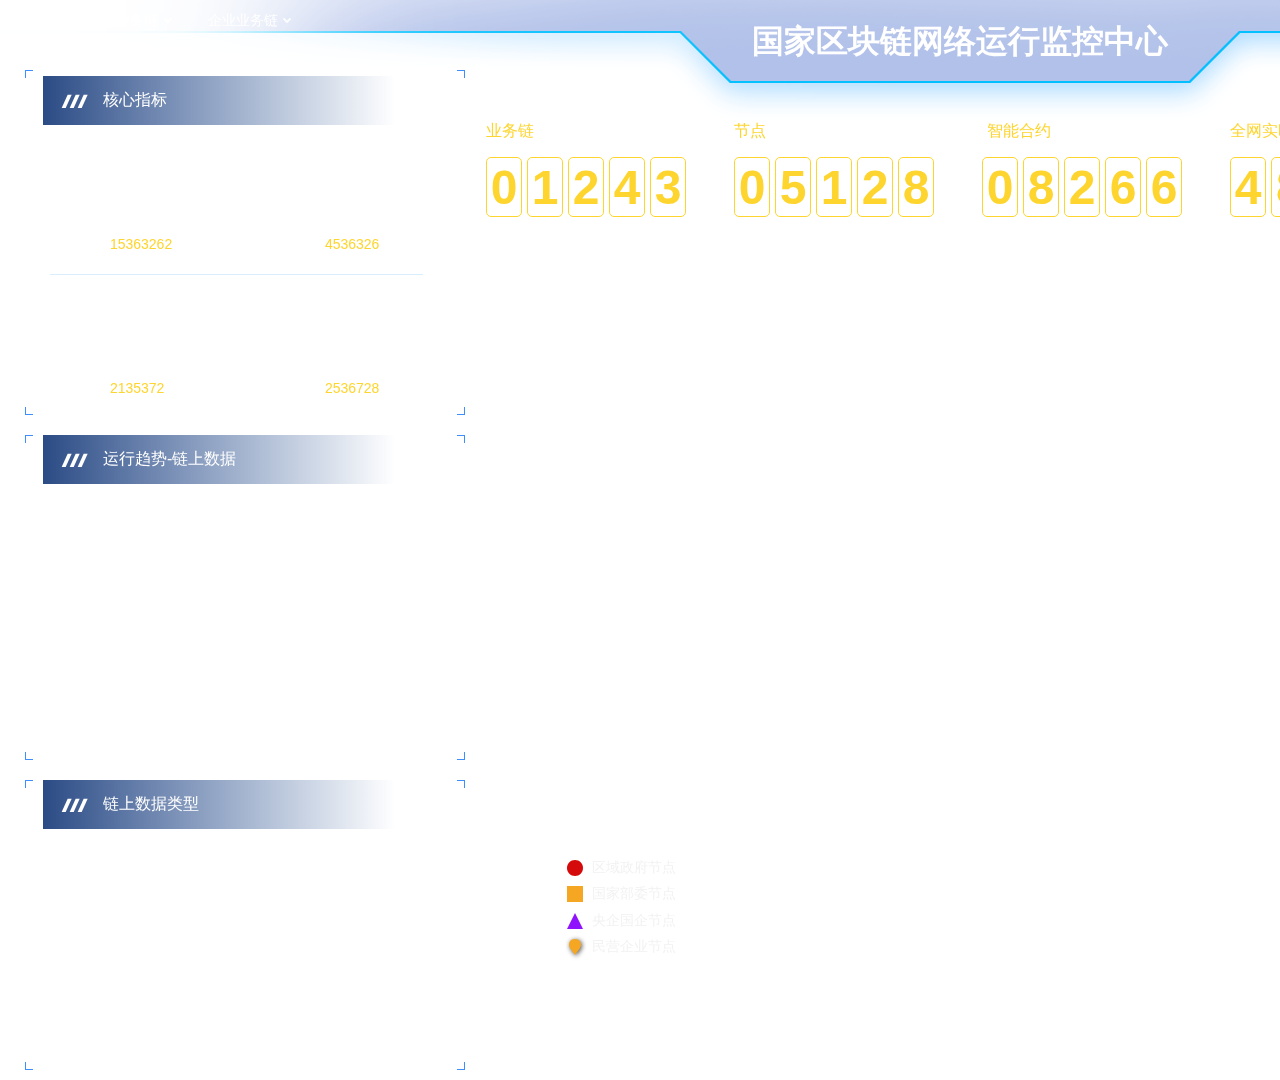
==== commit debe6ca8: "1" ====
--- a/index.html
+++ b/index.html
@@ -1,108 +1,2887 @@
-<!DOCTYPE html>
-<html lang="en-US">
-
-<head>
-    <meta charset="utf-8">
-    <meta name="viewport" content="width=device-width,initial-scale=1">
-    <title> Front-End Development Specifications</title>
-    <meta name="description" content="前端开发规范文档1">
-    <link rel="icon" href="./favicon.ico">
-
-    <link rel="preload" href="./assets/css/0.styles.6a988ebd.css" as="style">
-    <link rel="preload" href="./assets/js/app.a1ea9706.js" as="script">
-    <link rel="preload" href="./assets/js/3.9579ed42.js" as="script">
-    <link rel="prefetch" href="./assets/js/2.aa644d99.js">
-    <link rel="prefetch" href="./assets/js/4.c3e4d59f.js">
-    <link rel="prefetch" href="./assets/js/5.5c9a9287.js">
-    <link rel="prefetch" href="./assets/js/6.d2becdb6.js">
-    <link rel="prefetch" href="./assets/js/7.d39c82f1.js">
-    <link rel="prefetch" href="./assets/js/8.059a325d.js">
-    <link rel="prefetch" href="./assets/js/9.d9cf144e.js">
-    <link rel="stylesheet" href="./assets/css/0.styles.6a988ebd.css">
-</head>
-
-<body>
-    <div id="app" data-server-rendered="true">
-        <div class="theme-container no-sidebar">
-            <header class="navbar">
-                <div class="sidebar-button"><svg xmlns="http://www.w3.org/2000/svg" aria-hidden="true" role="img" viewBox="0 0 448 512" class="icon"><path fill="currentColor" d="M436 124H12c-6.627 0-12-5.373-12-12V80c0-6.627 5.373-12 12-12h424c6.627 0 12 5.373 12 12v32c0 6.627-5.373 12-12 12zm0 160H12c-6.627 0-12-5.373-12-12v-32c0-6.627 5.373-12 12-12h424c6.627 0 12 5.373 12 12v32c0 6.627-5.373 12-12 12zm0 160H12c-6.627 0-12-5.373-12-12v-32c0-6.627 5.373-12 12-12h424c6.627 0 12 5.373 12 12v32c0 6.627-5.373 12-12 12z"></path></svg></div>
-                <a href="./" aria-current="page" class="home-link router-link-exact-active router-link-active">
-                    <!----><span class="site-name"> Front-End Development Specifications</span></a>
-                <div class="links" style="max-width:nullpx;">
-                    <div class="search-box"><input aria-label="Search" autocomplete="off" spellcheck="false" value="">
-                        <!---->
+﻿<!DOCTYPE html>
+<html>
+  <head>
+    <title>国家区块链网络运行监控中心</title>
+    <meta http-equiv="X-UA-Compatible" content="IE=edge"/>
+    <meta http-equiv="content-type" content="text/html; charset=utf-8"/>
+    <link href="resources/css/axure_rp_page.css" type="text/css" rel="stylesheet"/>
+    <link href="data/styles.css" type="text/css" rel="stylesheet"/>
+    <link href="files/国家区块链网络运行监控中心/styles.css" type="text/css" rel="stylesheet"/>
+    <link href="https://demo.axureux.com/fontawesome/5.7.2/pro/css/all.min.css" type="text/css" rel="stylesheet"/>
+    <link href="https://demo.axureux.com/numericfont/stylesheet.css" type="text/css" rel="stylesheet"/>
+    <script src="resources/scripts/jquery-3.2.1.min.js"></script>
+    <script src="resources/scripts/axure/axQuery.js"></script>
+    <script src="resources/scripts/axure/globals.js"></script>
+    <script src="resources/scripts/axutils.js"></script>
+    <script src="resources/scripts/axure/annotation.js"></script>
+    <script src="resources/scripts/axure/axQuery.std.js"></script>
+    <script src="resources/scripts/axure/doc.js"></script>
+    <script src="resources/scripts/messagecenter.js"></script>
+    <script src="resources/scripts/axure/events.js"></script>
+    <script src="resources/scripts/axure/recording.js"></script>
+    <script src="resources/scripts/axure/action.js"></script>
+    <script src="resources/scripts/axure/expr.js"></script>
+    <script src="resources/scripts/axure/geometry.js"></script>
+    <script src="resources/scripts/axure/flyout.js"></script>
+    <script src="resources/scripts/axure/model.js"></script>
+    <script src="resources/scripts/axure/repeater.js"></script>
+    <script src="resources/scripts/axure/sto.js"></script>
+    <script src="resources/scripts/axure/utils.temp.js"></script>
+    <script src="resources/scripts/axure/variables.js"></script>
+    <script src="resources/scripts/axure/drag.js"></script>
+    <script src="resources/scripts/axure/move.js"></script>
+    <script src="resources/scripts/axure/visibility.js"></script>
+    <script src="resources/scripts/axure/style.js"></script>
+    <script src="resources/scripts/axure/adaptive.js"></script>
+    <script src="resources/scripts/axure/tree.js"></script>
+    <script src="resources/scripts/axure/init.temp.js"></script>
+    <script src="resources/scripts/axure/legacy.js"></script>
+    <script src="resources/scripts/axure/viewer.js"></script>
+    <script src="resources/scripts/axure/math.js"></script>
+    <script src="resources/scripts/axure/jquery.nicescroll.min.js"></script>
+    <script src="data/document.js"></script>
+    <script src="files/国家区块链网络运行监控中心/data.js"></script>
+    <script type="text/javascript">
+      $axure.utils.getTransparentGifPath = function() { return 'resources/images/transparent.gif'; };
+      $axure.utils.getOtherPath = function() { return 'resources/Other.html'; };
+      $axure.utils.getReloadPath = function() { return 'resources/reload.html'; };
+    </script>
+  </head>
+  <body>
+    <div id="base" class="">
+
+      <!-- main (内联框架) -->
+      <div id="u0" class="ax_default" data-label="main">
+        <iframe id="u0_input" data-label="main" scrolling="no" frameborder="0" webkitallowfullscreen mozallowfullscreen allowfullscreen></iframe>
+      </div>
+
+      <!-- main1 (组合) -->
+      <div id="u1" class="ax_default" data-label="main1" data-left="0" data-top="-17" data-width="1920" data-height="1097" layer-opacity="1">
+
+        <!-- 背景 (动态面板) -->
+        <div id="u2" class="ax_default" data-label="背景">
+          <div id="u2_state0" class="panel_state" data-label="背景" style="">
+            <div id="u2_state0_content" class="panel_state_content">
+            </div>
+          </div>
+        </div>
+
+        <!-- main0-ditu (内联框架) -->
+        <div id="u3" class="ax_default" data-label="main0-ditu">
+          <iframe id="u3_input" data-label="main0-ditu" scrolling="no" frameborder="0" webkitallowfullscreen mozallowfullscreen allowfullscreen></iframe>
+        </div>
+
+        <!-- Unnamed (图片) -->
+        <div id="u4" class="ax_default _默认样式">
+          <img id="u4_img" class="img " src="images/国家区块链网络运行监控中心/u4.png"/>
+          <div id="u4_text" class="text " style="display:none; visibility: hidden">
+            <p></p>
+          </div>
+        </div>
+
+        <!-- 个位 (矩形) -->
+        <div id="u5" class="ax_default _默认样式" data-label="个位">
+          <div id="u5_div" class=""></div>
+          <div id="u5_text" class="text " style="display:none; visibility: hidden">
+            <p></p>
+          </div>
+        </div>
+
+        <!-- 背景 (形状) -->
+        <div id="u6" class="ax_default _默认样式" data-label="背景">
+          <img id="u6_img" class="img " src="images/国家区块链网络运行监控中心/背景_u6.svg"/>
+          <div id="u6_text" class="text " style="display:none; visibility: hidden">
+            <p></p>
+          </div>
+        </div>
+
+        <!-- 1 (矩形) -->
+        <div id="u7" class="ax_default _默认样式" data-label="1">
+          <div id="u7_div" class=""></div>
+          <div id="u7_text" class="text " style="display:none; visibility: hidden">
+            <p></p>
+          </div>
+        </div>
+
+        <!-- 2 (矩形) -->
+        <div id="u8" class="ax_default _默认样式" data-label="2">
+          <div id="u8_div" class=""></div>
+          <div id="u8_text" class="text " style="display:none; visibility: hidden">
+            <p></p>
+          </div>
+        </div>
+
+        <!-- 3 (矩形) -->
+        <div id="u9" class="ax_default _默认样式" data-label="3">
+          <div id="u9_div" class=""></div>
+          <div id="u9_text" class="text " style="display:none; visibility: hidden">
+            <p></p>
+          </div>
+        </div>
+
+        <!-- 4 (矩形) -->
+        <div id="u10" class="ax_default _默认样式" data-label="4">
+          <div id="u10_div" class=""></div>
+          <div id="u10_text" class="text " style="display:none; visibility: hidden">
+            <p></p>
+          </div>
+        </div>
+
+        <!-- Unnamed (矩形) -->
+        <div id="u11" class="ax_default _默认样式">
+          <div id="u11_div" class=""></div>
+          <div id="u11_text" class="text ">
+            <p><span>笔/秒</span></p>
+          </div>
+        </div>
+
+        <!-- Unnamed (矩形) -->
+        <div id="u12" class="ax_default _默认样式">
+          <div id="u12_div" class=""></div>
+          <div id="u12_text" class="text ">
+            <p><span>条</span></p>
+          </div>
+        </div>
+
+        <!-- 轮播组件 (动态面板) -->
+        <div id="u13" class="ax_default" data-label="轮播组件">
+          <div id="u13_state0" class="panel_state" data-label="轮播组件" style="">
+            <div id="u13_state0_content" class="panel_state_content">
+
+              <!-- 轮播区域 (动态面板) -->
+              <div id="u14" class="ax_default" data-label="轮播区域">
+                <div id="u14_state0" class="panel_state" data-label="2" style="">
+                  <div id="u14_state0_content" class="panel_state_content">
+                  </div>
+                </div>
+                <div id="u14_state1" class="panel_state" data-label="1" style="visibility: hidden;">
+                  <div id="u14_state1_content" class="panel_state_content">
+                  </div>
+                </div>
+              </div>
+            </div>
+          </div>
+        </div>
+
+        <!-- Title (矩形) -->
+        <div id="u15" class="ax_default _文本" data-label="Title">
+          <div id="u15_div" class=""></div>
+          <div id="u15_text" class="text ">
+            <p><span>国家区块链网络运行监控中心</span></p>
+          </div>
+        </div>
+
+        <!-- 轮播面板合约排名 (动态面板) -->
+        <div id="u16" class="ax_default" data-label="轮播面板合约排名">
+          <div id="u16_state0" class="panel_state" data-label="1" style="">
+            <div id="u16_state0_content" class="panel_state_content">
+
+              <!-- 合约排名 (动态面板) -->
+              <div id="u17" class="ax_default" data-label="合约排名">
+                <div id="u17_state0" class="panel_state" data-label="轮播区域" style="">
+                  <div id="u17_state0_content" class="panel_state_content">
+
+                    <!-- 表格列表 (中继器) -->
+                    <div id="u18" class="ax_default" data-label="表格列表">
+                      <script id="u18_script" type="axure-repeater-template" data-label="表格列表">
+
+                        <!-- 表格背景 (矩形) -->
+                        <div id="u19" class="ax_default _默认样式 u19" data-label="表格背景">
+                          <div id="u19_div" class="u19_div"></div>
+                          <div id="u19_text" class="text u19_text" style="display:none; visibility: hidden">
+                            <p></p>
+                          </div>
+                        </div>
+                      </script>
+                      <div id="u18-1" class="preeval" style="width: 435px; height: 40px;">
+
+                        <!-- 表格背景 (矩形) -->
+                        <div id="u19-1" class="ax_default _默认样式 u19" data-label="表格背景" style="width: 435px; height: 40px; left: 0px; top: 0px;visibility: inherit">
+                          <div id="u19-1_div" class="u19_div" style="width: 435px; height: 40px;visibility: inherit"></div>
+                          <div id="u19-1_text" class="text u19_text" style="display:none; visibility: hidden">
+                            <p></p>
+                          </div>
+                        </div>
+                      </div>
+                      <div id="u18-2" class="preeval" style="width: 435px; height: 40px;">
+
+                        <!-- 表格背景 (矩形) -->
+                        <div id="u19-2" class="ax_default _默认样式 u19" data-label="表格背景" style="width: 435px; height: 40px; left: 0px; top: 0px;visibility: inherit">
+                          <div id="u19-2_div" class="u19_div" style="width: 435px; height: 40px;visibility: inherit"></div>
+                          <div id="u19-2_text" class="text u19_text" style="display:none; visibility: hidden">
+                            <p></p>
+                          </div>
+                        </div>
+                      </div>
+                      <div id="u18-3" class="preeval" style="width: 435px; height: 40px;">
+
+                        <!-- 表格背景 (矩形) -->
+                        <div id="u19-3" class="ax_default _默认样式 u19" data-label="表格背景" style="width: 435px; height: 40px; left: 0px; top: 0px;visibility: inherit">
+                          <div id="u19-3_div" class="u19_div" style="width: 435px; height: 40px;visibility: inherit"></div>
+                          <div id="u19-3_text" class="text u19_text" style="display:none; visibility: hidden">
+                            <p></p>
+                          </div>
+                        </div>
+                      </div>
+                      <div id="u18-4" class="preeval" style="width: 435px; height: 40px;">
+
+                        <!-- 表格背景 (矩形) -->
+                        <div id="u19-4" class="ax_default _默认样式 u19" data-label="表格背景" style="width: 435px; height: 40px; left: 0px; top: 0px;visibility: inherit">
+                          <div id="u19-4_div" class="u19_div" style="width: 435px; height: 40px;visibility: inherit"></div>
+                          <div id="u19-4_text" class="text u19_text" style="display:none; visibility: hidden">
+                            <p></p>
+                          </div>
+                        </div>
+                      </div>
+                      <div id="u18-5" class="preeval" style="width: 435px; height: 40px;">
+
+                        <!-- 表格背景 (矩形) -->
+                        <div id="u19-5" class="ax_default _默认样式 u19" data-label="表格背景" style="width: 435px; height: 40px; left: 0px; top: 0px;visibility: inherit">
+                          <div id="u19-5_div" class="u19_div" style="width: 435px; height: 40px;visibility: inherit"></div>
+                          <div id="u19-5_text" class="text u19_text" style="display:none; visibility: hidden">
+                            <p></p>
+                          </div>
+                        </div>
+                      </div>
+                      <div id="u18-6" class="preeval" style="width: 435px; height: 40px;">
+
+                        <!-- 表格背景 (矩形) -->
+                        <div id="u19-6" class="ax_default _默认样式 u19" data-label="表格背景" style="width: 435px; height: 40px; left: 0px; top: 0px;visibility: inherit">
+                          <div id="u19-6_div" class="u19_div" style="width: 435px; height: 40px;visibility: inherit"></div>
+                          <div id="u19-6_text" class="text u19_text" style="display:none; visibility: hidden">
+                            <p></p>
+                          </div>
+                        </div>
+                      </div>
+                      <div id="u18-7" class="preeval" style="width: 435px; height: 40px;">
+
+                        <!-- 表格背景 (矩形) -->
+                        <div id="u19-7" class="ax_default _默认样式 u19" data-label="表格背景" style="width: 435px; height: 40px; left: 0px; top: 0px;visibility: inherit">
+                          <div id="u19-7_div" class="u19_div" style="width: 435px; height: 40px;visibility: inherit"></div>
+                          <div id="u19-7_text" class="text u19_text" style="display:none; visibility: hidden">
+                            <p></p>
+                          </div>
+                        </div>
+                      </div>
+                      <div id="u18-8" class="preeval" style="width: 435px; height: 40px;">
+
+                        <!-- 表格背景 (矩形) -->
+                        <div id="u19-8" class="ax_default _默认样式 u19" data-label="表格背景" style="width: 435px; height: 40px; left: 0px; top: 0px;visibility: inherit">
+                          <div id="u19-8_div" class="u19_div" style="width: 435px; height: 40px;visibility: inherit"></div>
+                          <div id="u19-8_text" class="text u19_text" style="display:none; visibility: hidden">
+                            <p></p>
+                          </div>
+                        </div>
+                      </div>
+                      <div id="u18-9" class="preeval" style="width: 435px; height: 40px;">
+
+                        <!-- 表格背景 (矩形) -->
+                        <div id="u19-9" class="ax_default _默认样式 u19" data-label="表格背景" style="width: 435px; height: 40px; left: 0px; top: 0px;visibility: inherit">
+                          <div id="u19-9_div" class="u19_div" style="width: 435px; height: 40px;visibility: inherit"></div>
+                          <div id="u19-9_text" class="text u19_text" style="display:none; visibility: hidden">
+                            <p></p>
+                          </div>
+                        </div>
+                      </div>
+                      <div id="u18-10" class="preeval" style="width: 435px; height: 40px;">
+
+                        <!-- 表格背景 (矩形) -->
+                        <div id="u19-10" class="ax_default _默认样式 u19" data-label="表格背景" style="width: 435px; height: 40px; left: 0px; top: 0px;visibility: inherit">
+                          <div id="u19-10_div" class="u19_div" style="width: 435px; height: 40px;visibility: inherit"></div>
+                          <div id="u19-10_text" class="text u19_text" style="display:none; visibility: hidden">
+                            <p></p>
+                          </div>
+                        </div>
+                      </div>
                     </div>
-                    <nav class="nav-links can-hide">
-                        <div class="nav-item"><a href="./html-css/" class="nav-link">HTML/CSS</a></div>
-                        <div class="nav-item"><a href="./javascript/" class="nav-link">JavaScript</a></div>
-                        <div class="nav-item"><a href="./eslint/" class="nav-link">Eslint</a></div>
-                        <div class="nav-item"><a href="./vue/" class="nav-link">Vue</a></div>
-                        <div class="nav-item"><a href="./others/" class="nav-link">其它</a></div> <a href="https://github.com/luichooy." target="_blank" rel="noopener noreferrer" class="repo-link">
-    GitHub
-    <svg xmlns="http://www.w3.org/2000/svg" aria-hidden="true" x="0px" y="0px" viewBox="0 0 100 100" width="15" height="15" class="icon outbound"><path fill="currentColor" d="M18.8,85.1h56l0,0c2.2,0,4-1.8,4-4v-32h-8v28h-48v-48h28v-8h-32l0,0c-2.2,0-4,1.8-4,4v56C14.8,83.3,16.6,85.1,18.8,85.1z"></path> <polygon fill="currentColor" points="45.7,48.7 51.3,54.3 77.2,28.5 77.2,37.2 85.2,37.2 85.2,14.9 62.8,14.9 62.8,22.9 71.5,22.9"></polygon></svg></a></nav>
-                </div>
-            </header>
-            <div class="sidebar-mask"></div>
-            <div class="sidebar">
-                <nav class="nav-links">
-                    <div class="nav-item"><a href="./html-css/" class="nav-link">HTML/CSS</a></div>
-                    <div class="nav-item"><a href="./javascript/" class="nav-link">JavaScript</a></div>
-                    <div class="nav-item"><a href="./eslint/" class="nav-link">Eslint</a></div>
-                    <div class="nav-item"><a href="./vue/" class="nav-link">Vue</a></div>
-                    <div class="nav-item"><a href="./others/" class="nav-link">其它</a></div> <a href="https://github.com/luichooy." target="_blank" rel="noopener noreferrer" class="repo-link">
-    GitHub
-    <svg xmlns="http://www.w3.org/2000/svg" aria-hidden="true" x="0px" y="0px" viewBox="0 0 100 100" width="15" height="15" class="icon outbound"><path fill="currentColor" d="M18.8,85.1h56l0,0c2.2,0,4-1.8,4-4v-32h-8v28h-48v-48h28v-8h-32l0,0c-2.2,0-4,1.8-4,4v56C14.8,83.3,16.6,85.1,18.8,85.1z"></path> <polygon fill="currentColor" points="45.7,48.7 51.3,54.3 77.2,28.5 77.2,37.2 85.2,37.2 85.2,14.9 62.8,14.9 62.8,22.9 71.5,22.9"></polygon></svg></a></nav>
-                <ul class="sidebar-links">
-                    <li>
-                        <div class="sidebar-group first">
-                            <p class="sidebar-heading open"><span>Home</span>
-                                <!---->
-                            </p>
-                            <ul class="sidebar-group-items"></ul>
-                        </div>
-                    </li>
-                </ul>
-            </div>
-            <div class="home">
-                <div class="hero"><img src="./logo.png" alt="hero">
-                    <h1> Front-End Development Specifications</h1>
-                    <p class="description">
-                        前端开发规范文档1
-                    </p>
-                    <p class="action"><a href="./html-css/" class="nav-link action-button">快速上手 →</a></p>
-                </div>
-                <div class="features">
-                    <div class="feature">
-                        <h2>HTML/CSS</h2>
-                        <p>HTML/CSS的开发规范。</p>
+
+                    <!-- 原生表格 (表格) -->
+                    <div id="u20" class="ax_default" data-label="原生表格">
+
+                      <!-- Unnamed (单元格) -->
+                      <div id="u21" class="ax_default _默认样式">
+                        <img id="u21_img" class="img " src="images/国家区块链网络运行监控中心/u21.png"/>
+                        <div id="u21_text" class="text ">
+                          <p><span>01</span></p>
+                        </div>
+                      </div>
+
+                      <!-- Unnamed (单元格) -->
+                      <div id="u22" class="ax_default _默认样式">
+                        <img id="u22_img" class="img " src="images/国家区块链网络运行监控中心/u22.png"/>
+                        <div id="u22_text" class="text ">
+                          <p><span>证照全流程数据存证及核验合约</span></p>
+                        </div>
+                      </div>
+
+                      <!-- Unnamed (单元格) -->
+                      <div id="u23" class="ax_default _默认样式">
+                        <img id="u23_img" class="img " src="images/国家区块链网络运行监控中心/u23.png"/>
+                        <div id="u23_text" class="text ">
+                          <p><span>电子证照链</span></p>
+                        </div>
+                      </div>
+
+                      <!-- Unnamed (单元格) -->
+                      <div id="u24" class="ax_default _默认样式">
+                        <img id="u24_img" class="img " src="images/国家区块链网络运行监控中心/u24.png"/>
+                        <div id="u24_text" class="text ">
+                          <p><span>149</span></p>
+                        </div>
+                      </div>
+
+                      <!-- Unnamed (单元格) -->
+                      <div id="u25" class="ax_default _默认样式">
+                        <img id="u25_img" class="img " src="images/国家区块链网络运行监控中心/u21.png"/>
+                        <div id="u25_text" class="text ">
+                          <p><span>02</span></p>
+                        </div>
+                      </div>
+
+                      <!-- Unnamed (单元格) -->
+                      <div id="u26" class="ax_default _默认样式">
+                        <img id="u26_img" class="img " src="images/国家区块链网络运行监控中心/u22.png"/>
+                        <div id="u26_text" class="text ">
+                          <p><span>标识规则会签及数据上链合约</span></p>
+                        </div>
+                      </div>
+
+                      <!-- Unnamed (单元格) -->
+                      <div id="u27" class="ax_default _默认样式">
+                        <img id="u27_img" class="img " src="images/国家区块链网络运行监控中心/u23.png"/>
+                        <div id="u27_text" class="text ">
+                          <p><span>城市码链</span></p>
+                        </div>
+                      </div>
+
+                      <!-- Unnamed (单元格) -->
+                      <div id="u28" class="ax_default _默认样式">
+                        <img id="u28_img" class="img " src="images/国家区块链网络运行监控中心/u24.png"/>
+                        <div id="u28_text" class="text ">
+                          <p><span>74</span></p>
+                        </div>
+                      </div>
+
+                      <!-- Unnamed (单元格) -->
+                      <div id="u29" class="ax_default _默认样式">
+                        <img id="u29_img" class="img " src="images/国家区块链网络运行监控中心/u21.png"/>
+                        <div id="u29_text" class="text ">
+                          <p><span>03</span></p>
+                        </div>
+                      </div>
+
+                      <!-- Unnamed (单元格) -->
+                      <div id="u30" class="ax_default _默认样式">
+                        <img id="u30_img" class="img " src="images/国家区块链网络运行监控中心/u22.png"/>
+                        <div id="u30_text" class="text ">
+                          <p><span>印章流程数据存证及溯源合约</span></p>
+                        </div>
+                      </div>
+
+                      <!-- Unnamed (单元格) -->
+                      <div id="u31" class="ax_default _默认样式">
+                        <img id="u31_img" class="img " src="images/国家区块链网络运行监控中心/u23.png"/>
+                        <div id="u31_text" class="text ">
+                          <p><span>电子印章链</span></p>
+                        </div>
+                      </div>
+
+                      <!-- Unnamed (单元格) -->
+                      <div id="u32" class="ax_default _默认样式">
+                        <img id="u32_img" class="img " src="images/国家区块链网络运行监控中心/u24.png"/>
+                        <div id="u32_text" class="text ">
+                          <p><span>68</span></p>
+                        </div>
+                      </div>
+
+                      <!-- Unnamed (单元格) -->
+                      <div id="u33" class="ax_default _默认样式">
+                        <img id="u33_img" class="img " src="images/国家区块链网络运行监控中心/u21.png"/>
+                        <div id="u33_text" class="text ">
+                          <p><span>04</span></p>
+                        </div>
+                      </div>
+
+                      <!-- Unnamed (单元格) -->
+                      <div id="u34" class="ax_default _默认样式">
+                        <img id="u34_img" class="img " src="images/国家区块链网络运行监控中心/u22.png"/>
+                        <div id="u34_text" class="text ">
+                          <p><span>二维码数据上链合约</span></p>
+                        </div>
+                      </div>
+
+                      <!-- Unnamed (单元格) -->
+                      <div id="u35" class="ax_default _默认样式">
+                        <img id="u35_img" class="img " src="images/国家区块链网络运行监控中心/u23.png"/>
+                        <div id="u35_text" class="text ">
+                          <p><span>一码通用链</span></p>
+                        </div>
+                      </div>
+
+                      <!-- Unnamed (单元格) -->
+                      <div id="u36" class="ax_default _默认样式">
+                        <img id="u36_img" class="img " src="images/国家区块链网络运行监控中心/u24.png"/>
+                        <div id="u36_text" class="text ">
+                          <p><span>49</span></p>
+                        </div>
+                      </div>
+
+                      <!-- Unnamed (单元格) -->
+                      <div id="u37" class="ax_default _默认样式">
+                        <img id="u37_img" class="img " src="images/国家区块链网络运行监控中心/u21.png"/>
+                        <div id="u37_text" class="text ">
+                          <p><span>05</span></p>
+                        </div>
+                      </div>
+
+                      <!-- Unnamed (单元格) -->
+                      <div id="u38" class="ax_default _默认样式">
+                        <img id="u38_img" class="img " src="images/国家区块链网络运行监控中心/u22.png"/>
+                        <div id="u38_text" class="text ">
+                          <p><span>时空留痕合约</span></p>
+                        </div>
+                      </div>
+
+                      <!-- Unnamed (单元格) -->
+                      <div id="u39" class="ax_default _默认样式">
+                        <img id="u39_img" class="img " src="images/国家区块链网络运行监控中心/u23.png"/>
+                        <div id="u39_text" class="text ">
+                          <p><span>城市码链</span></p>
+                        </div>
+                      </div>
+
+                      <!-- Unnamed (单元格) -->
+                      <div id="u40" class="ax_default _默认样式">
+                        <img id="u40_img" class="img " src="images/国家区块链网络运行监控中心/u24.png"/>
+                        <div id="u40_text" class="text ">
+                          <p><span>48</span></p>
+                        </div>
+                      </div>
+
+                      <!-- Unnamed (单元格) -->
+                      <div id="u41" class="ax_default _默认样式">
+                        <img id="u41_img" class="img " src="images/国家区块链网络运行监控中心/u21.png"/>
+                        <div id="u41_text" class="text ">
+                          <p><span>06</span></p>
+                        </div>
+                      </div>
+
+                      <!-- Unnamed (单元格) -->
+                      <div id="u42" class="ax_default _默认样式">
+                        <img id="u42_img" class="img " src="images/国家区块链网络运行监控中心/u22.png"/>
+                        <div id="u42_text" class="text ">
+                          <p><span>医保服务合约</span></p>
+                        </div>
+                      </div>
+
+                      <!-- Unnamed (单元格) -->
+                      <div id="u43" class="ax_default _默认样式">
+                        <img id="u43_img" class="img " src="images/国家区块链网络运行监控中心/u23.png"/>
+                        <div id="u43_text" class="text ">
+                          <p><span>医保链</span></p>
+                        </div>
+                      </div>
+
+                      <!-- Unnamed (单元格) -->
+                      <div id="u44" class="ax_default _默认样式">
+                        <img id="u44_img" class="img " src="images/国家区块链网络运行监控中心/u24.png"/>
+                        <div id="u44_text" class="text ">
+                          <p><span>42</span></p>
+                        </div>
+                      </div>
+
+                      <!-- Unnamed (单元格) -->
+                      <div id="u45" class="ax_default _默认样式">
+                        <img id="u45_img" class="img " src="images/国家区块链网络运行监控中心/u21.png"/>
+                        <div id="u45_text" class="text ">
+                          <p><span>07</span></p>
+                        </div>
+                      </div>
+
+                      <!-- Unnamed (单元格) -->
+                      <div id="u46" class="ax_default _默认样式">
+                        <img id="u46_img" class="img " src="images/国家区块链网络运行监控中心/u22.png"/>
+                        <div id="u46_text" class="text ">
+                          <p><span>数据清分合约</span></p>
+                        </div>
+                      </div>
+
+                      <!-- Unnamed (单元格) -->
+                      <div id="u47" class="ax_default _默认样式">
+                        <img id="u47_img" class="img " src="images/国家区块链网络运行监控中心/u23.png"/>
+                        <div id="u47_text" class="text ">
+                          <p><span>税务</span><span>链</span></p>
+                        </div>
+                      </div>
+
+                      <!-- Unnamed (单元格) -->
+                      <div id="u48" class="ax_default _默认样式">
+                        <img id="u48_img" class="img " src="images/国家区块链网络运行监控中心/u24.png"/>
+                        <div id="u48_text" class="text ">
+                          <p><span>39</span></p>
+                        </div>
+                      </div>
+
+                      <!-- Unnamed (单元格) -->
+                      <div id="u49" class="ax_default _默认样式">
+                        <img id="u49_img" class="img " src="images/国家区块链网络运行监控中心/u21.png"/>
+                        <div id="u49_text" class="text ">
+                          <p><span>08</span></p>
+                        </div>
+                      </div>
+
+                      <!-- Unnamed (单元格) -->
+                      <div id="u50" class="ax_default _默认样式">
+                        <img id="u50_img" class="img " src="images/国家区块链网络运行监控中心/u22.png"/>
+                        <div id="u50_text" class="text ">
+                          <p><span>数字身份合约</span></p>
+                        </div>
+                      </div>
+
+                      <!-- Unnamed (单元格) -->
+                      <div id="u51" class="ax_default _默认样式">
+                        <img id="u51_img" class="img " src="images/国家区块链网络运行监控中心/u23.png"/>
+                        <div id="u51_text" class="text ">
+                          <p><span>数字身份链</span></p>
+                        </div>
+                      </div>
+
+                      <!-- Unnamed (单元格) -->
+                      <div id="u52" class="ax_default _默认样式">
+                        <img id="u52_img" class="img " src="images/国家区块链网络运行监控中心/u24.png"/>
+                        <div id="u52_text" class="text ">
+                          <p><span>36</span></p>
+                        </div>
+                      </div>
+
+                      <!-- Unnamed (单元格) -->
+                      <div id="u53" class="ax_default _默认样式">
+                        <img id="u53_img" class="img " src="images/国家区块链网络运行监控中心/u21.png"/>
+                        <div id="u53_text" class="text ">
+                          <p><span>09</span></p>
+                        </div>
+                      </div>
+
+                      <!-- Unnamed (单元格) -->
+                      <div id="u54" class="ax_default _默认样式">
+                        <img id="u54_img" class="img " src="images/国家区块链网络运行监控中心/u22.png"/>
+                        <div id="u54_text" class="text ">
+                          <p><span>数据</span><span>共享审批合约</span></p>
+                        </div>
+                      </div>
+
+                      <!-- Unnamed (单元格) -->
+                      <div id="u55" class="ax_default _默认样式">
+                        <img id="u55_img" class="img " src="images/国家区块链网络运行监控中心/u23.png"/>
+                        <div id="u55_text" class="text ">
+                          <p><span>目录</span><span>链</span></p>
+                        </div>
+                      </div>
+
+                      <!-- Unnamed (单元格) -->
+                      <div id="u56" class="ax_default _默认样式">
+                        <img id="u56_img" class="img " src="images/国家区块链网络运行监控中心/u24.png"/>
+                        <div id="u56_text" class="text ">
+                          <p><span>36</span></p>
+                        </div>
+                      </div>
+
+                      <!-- Unnamed (单元格) -->
+                      <div id="u57" class="ax_default _默认样式">
+                        <img id="u57_img" class="img " src="images/国家区块链网络运行监控中心/u57.png"/>
+                        <div id="u57_text" class="text ">
+                          <p><span>10</span></p>
+                        </div>
+                      </div>
+
+                      <!-- Unnamed (单元格) -->
+                      <div id="u58" class="ax_default _默认样式">
+                        <img id="u58_img" class="img " src="images/国家区块链网络运行监控中心/u58.png"/>
+                        <div id="u58_text" class="text ">
+                          <p><span>风控合约</span></p>
+                        </div>
+                      </div>
+
+                      <!-- Unnamed (单元格) -->
+                      <div id="u59" class="ax_default _默认样式">
+                        <img id="u59_img" class="img " src="images/国家区块链网络运行监控中心/u59.png"/>
+                        <div id="u59_text" class="text ">
+                          <p><span>供应链服务链</span></p>
+                        </div>
+                      </div>
+
+                      <!-- Unnamed (单元格) -->
+                      <div id="u60" class="ax_default _默认样式">
+                        <img id="u60_img" class="img " src="images/国家区块链网络运行监控中心/u60.png"/>
+                        <div id="u60_text" class="text ">
+                          <p><span>34</span></p>
+                        </div>
+                      </div>
                     </div>
-                    <div class="feature">
-                        <h2>JavaScript</h2>
-                        <p>JavaScript的开发规范。</p>
+                  </div>
+                </div>
+              </div>
+            </div>
+          </div>
+          <div id="u16_state1" class="panel_state" data-label="2" style="visibility: hidden;">
+            <div id="u16_state1_content" class="panel_state_content">
+
+              <!-- 轮播区域 (动态面板) -->
+              <div id="u61" class="ax_default" data-label="轮播区域">
+                <div id="u61_state0" class="panel_state" data-label="轮播区域" style="">
+                  <div id="u61_state0_content" class="panel_state_content">
+
+                    <!-- 表格列表 (中继器) -->
+                    <div id="u62" class="ax_default" data-label="表格列表">
+                      <script id="u62_script" type="axure-repeater-template" data-label="表格列表">
+
+                        <!-- 表格背景 (矩形) -->
+                        <div id="u63" class="ax_default _默认样式 u63" data-label="表格背景">
+                          <div id="u63_div" class="u63_div"></div>
+                          <div id="u63_text" class="text u63_text" style="display:none; visibility: hidden">
+                            <p></p>
+                          </div>
+                        </div>
+                      </script>
+                      <div id="u62-1" class="preeval" style="width: 435px; height: 40px;">
+
+                        <!-- 表格背景 (矩形) -->
+                        <div id="u63-1" class="ax_default _默认样式 u63" data-label="表格背景" style="width: 435px; height: 40px; left: 0px; top: 0px;visibility: inherit">
+                          <div id="u63-1_div" class="u63_div" style="width: 435px; height: 40px;visibility: inherit"></div>
+                          <div id="u63-1_text" class="text u63_text" style="display:none; visibility: hidden">
+                            <p></p>
+                          </div>
+                        </div>
+                      </div>
+                      <div id="u62-2" class="preeval" style="width: 435px; height: 40px;">
+
+                        <!-- 表格背景 (矩形) -->
+                        <div id="u63-2" class="ax_default _默认样式 u63" data-label="表格背景" style="width: 435px; height: 40px; left: 0px; top: 0px;visibility: inherit">
+                          <div id="u63-2_div" class="u63_div" style="width: 435px; height: 40px;visibility: inherit"></div>
+                          <div id="u63-2_text" class="text u63_text" style="display:none; visibility: hidden">
+                            <p></p>
+                          </div>
+                        </div>
+                      </div>
+                      <div id="u62-3" class="preeval" style="width: 435px; height: 40px;">
+
+                        <!-- 表格背景 (矩形) -->
+                        <div id="u63-3" class="ax_default _默认样式 u63" data-label="表格背景" style="width: 435px; height: 40px; left: 0px; top: 0px;visibility: inherit">
+                          <div id="u63-3_div" class="u63_div" style="width: 435px; height: 40px;visibility: inherit"></div>
+                          <div id="u63-3_text" class="text u63_text" style="display:none; visibility: hidden">
+                            <p></p>
+                          </div>
+                        </div>
+                      </div>
+                      <div id="u62-4" class="preeval" style="width: 435px; height: 40px;">
+
+                        <!-- 表格背景 (矩形) -->
+                        <div id="u63-4" class="ax_default _默认样式 u63" data-label="表格背景" style="width: 435px; height: 40px; left: 0px; top: 0px;visibility: inherit">
+                          <div id="u63-4_div" class="u63_div" style="width: 435px; height: 40px;visibility: inherit"></div>
+                          <div id="u63-4_text" class="text u63_text" style="display:none; visibility: hidden">
+                            <p></p>
+                          </div>
+                        </div>
+                      </div>
+                      <div id="u62-5" class="preeval" style="width: 435px; height: 40px;">
+
+                        <!-- 表格背景 (矩形) -->
+                        <div id="u63-5" class="ax_default _默认样式 u63" data-label="表格背景" style="width: 435px; height: 40px; left: 0px; top: 0px;visibility: inherit">
+                          <div id="u63-5_div" class="u63_div" style="width: 435px; height: 40px;visibility: inherit"></div>
+                          <div id="u63-5_text" class="text u63_text" style="display:none; visibility: hidden">
+                            <p></p>
+                          </div>
+                        </div>
+                      </div>
+                      <div id="u62-6" class="preeval" style="width: 435px; height: 40px;">
+
+                        <!-- 表格背景 (矩形) -->
+                        <div id="u63-6" class="ax_default _默认样式 u63" data-label="表格背景" style="width: 435px; height: 40px; left: 0px; top: 0px;visibility: inherit">
+                          <div id="u63-6_div" class="u63_div" style="width: 435px; height: 40px;visibility: inherit"></div>
+                          <div id="u63-6_text" class="text u63_text" style="display:none; visibility: hidden">
+                            <p></p>
+                          </div>
+                        </div>
+                      </div>
+                      <div id="u62-7" class="preeval" style="width: 435px; height: 40px;">
+
+                        <!-- 表格背景 (矩形) -->
+                        <div id="u63-7" class="ax_default _默认样式 u63" data-label="表格背景" style="width: 435px; height: 40px; left: 0px; top: 0px;visibility: inherit">
+                          <div id="u63-7_div" class="u63_div" style="width: 435px; height: 40px;visibility: inherit"></div>
+                          <div id="u63-7_text" class="text u63_text" style="display:none; visibility: hidden">
+                            <p></p>
+                          </div>
+                        </div>
+                      </div>
+                      <div id="u62-8" class="preeval" style="width: 435px; height: 40px;">
+
+                        <!-- 表格背景 (矩形) -->
+                        <div id="u63-8" class="ax_default _默认样式 u63" data-label="表格背景" style="width: 435px; height: 40px; left: 0px; top: 0px;visibility: inherit">
+                          <div id="u63-8_div" class="u63_div" style="width: 435px; height: 40px;visibility: inherit"></div>
+                          <div id="u63-8_text" class="text u63_text" style="display:none; visibility: hidden">
+                            <p></p>
+                          </div>
+                        </div>
+                      </div>
+                      <div id="u62-9" class="preeval" style="width: 435px; height: 40px;">
+
+                        <!-- 表格背景 (矩形) -->
+                        <div id="u63-9" class="ax_default _默认样式 u63" data-label="表格背景" style="width: 435px; height: 40px; left: 0px; top: 0px;visibility: inherit">
+                          <div id="u63-9_div" class="u63_div" style="width: 435px; height: 40px;visibility: inherit"></div>
+                          <div id="u63-9_text" class="text u63_text" style="display:none; visibility: hidden">
+                            <p></p>
+                          </div>
+                        </div>
+                      </div>
+                      <div id="u62-10" class="preeval" style="width: 435px; height: 40px;">
+
+                        <!-- 表格背景 (矩形) -->
+                        <div id="u63-10" class="ax_default _默认样式 u63" data-label="表格背景" style="width: 435px; height: 40px; left: 0px; top: 0px;visibility: inherit">
+                          <div id="u63-10_div" class="u63_div" style="width: 435px; height: 40px;visibility: inherit"></div>
+                          <div id="u63-10_text" class="text u63_text" style="display:none; visibility: hidden">
+                            <p></p>
+                          </div>
+                        </div>
+                      </div>
                     </div>
-                    <div class="feature">
-                        <h2>Vue</h2>
-                        <p>Vue的开发规范，参考了官方的风格指南。</p>
+
+                    <!-- 原生表格 (表格) -->
+                    <div id="u64" class="ax_default" data-label="原生表格">
+
+                      <!-- Unnamed (单元格) -->
+                      <div id="u65" class="ax_default _默认样式">
+                        <img id="u65_img" class="img " src="images/国家区块链网络运行监控中心/u57.png"/>
+                        <div id="u65_text" class="text ">
+                          <p><span>01</span></p>
+                        </div>
+                      </div>
+
+                      <!-- Unnamed (单元格) -->
+                      <div id="u66" class="ax_default _默认样式">
+                        <img id="u66_img" class="img " src="images/国家区块链网络运行监控中心/u66.png"/>
+                        <div id="u66_text" class="text ">
+                          <p><span>证照全流程数据存证及核验合约</span></p>
+                        </div>
+                      </div>
+
+                      <!-- Unnamed (单元格) -->
+                      <div id="u67" class="ax_default _默认样式">
+                        <img id="u67_img" class="img " src="images/国家区块链网络运行监控中心/u67.png"/>
+                        <div id="u67_text" class="text ">
+                          <p><span>电子证照链</span></p>
+                        </div>
+                      </div>
+
+                      <!-- Unnamed (单元格) -->
+                      <div id="u68" class="ax_default _默认样式">
+                        <img id="u68_img" class="img " src="images/国家区块链网络运行监控中心/u68.png"/>
+                        <div id="u68_text" class="text ">
+                          <p><span>153932</span></p>
+                        </div>
+                      </div>
+
+                      <!-- Unnamed (单元格) -->
+                      <div id="u69" class="ax_default _默认样式">
+                        <img id="u69_img" class="img " src="images/国家区块链网络运行监控中心/u57.png"/>
+                        <div id="u69_text" class="text ">
+                          <p><span>02</span></p>
+                        </div>
+                      </div>
+
+                      <!-- Unnamed (单元格) -->
+                      <div id="u70" class="ax_default _默认样式">
+                        <img id="u70_img" class="img " src="images/国家区块链网络运行监控中心/u66.png"/>
+                        <div id="u70_text" class="text ">
+                          <p><span>标识规则会签及数据上链合约</span></p>
+                        </div>
+                      </div>
+
+                      <!-- Unnamed (单元格) -->
+                      <div id="u71" class="ax_default _默认样式">
+                        <img id="u71_img" class="img " src="images/国家区块链网络运行监控中心/u67.png"/>
+                        <div id="u71_text" class="text ">
+                          <p><span>城市码链</span></p>
+                        </div>
+                      </div>
+
+                      <!-- Unnamed (单元格) -->
+                      <div id="u72" class="ax_default _默认样式">
+                        <img id="u72_img" class="img " src="images/国家区块链网络运行监控中心/u68.png"/>
+                        <div id="u72_text" class="text ">
+                          <p><span>72932</span></p>
+                        </div>
+                      </div>
+
+                      <!-- Unnamed (单元格) -->
+                      <div id="u73" class="ax_default _默认样式">
+                        <img id="u73_img" class="img " src="images/国家区块链网络运行监控中心/u57.png"/>
+                        <div id="u73_text" class="text ">
+                          <p><span>03</span></p>
+                        </div>
+                      </div>
+
+                      <!-- Unnamed (单元格) -->
+                      <div id="u74" class="ax_default _默认样式">
+                        <img id="u74_img" class="img " src="images/国家区块链网络运行监控中心/u66.png"/>
+                        <div id="u74_text" class="text ">
+                          <p><span>印章流程数据存证及溯源合约</span></p>
+                        </div>
+                      </div>
+
+                      <!-- Unnamed (单元格) -->
+                      <div id="u75" class="ax_default _默认样式">
+                        <img id="u75_img" class="img " src="images/国家区块链网络运行监控中心/u67.png"/>
+                        <div id="u75_text" class="text ">
+                          <p><span>电子印章链</span></p>
+                        </div>
+                      </div>
+
+                      <!-- Unnamed (单元格) -->
+                      <div id="u76" class="ax_default _默认样式">
+                        <img id="u76_img" class="img " src="images/国家区块链网络运行监控中心/u68.png"/>
+                        <div id="u76_text" class="text ">
+                          <p><span>62932</span></p>
+                        </div>
+                      </div>
+
+                      <!-- Unnamed (单元格) -->
+                      <div id="u77" class="ax_default _默认样式">
+                        <img id="u77_img" class="img " src="images/国家区块链网络运行监控中心/u21.png"/>
+                        <div id="u77_text" class="text ">
+                          <p><span>04</span></p>
+                        </div>
+                      </div>
+
+                      <!-- Unnamed (单元格) -->
+                      <div id="u78" class="ax_default _默认样式">
+                        <img id="u78_img" class="img " src="images/国家区块链网络运行监控中心/u78.png"/>
+                        <div id="u78_text" class="text ">
+                          <p><span>二维码数据上链合约</span></p>
+                        </div>
+                      </div>
+
+                      <!-- Unnamed (单元格) -->
+                      <div id="u79" class="ax_default _默认样式">
+                        <img id="u79_img" class="img " src="images/国家区块链网络运行监控中心/u79.png"/>
+                        <div id="u79_text" class="text ">
+                          <p><span>一码通用链</span></p>
+                        </div>
+                      </div>
+
+                      <!-- Unnamed (单元格) -->
+                      <div id="u80" class="ax_default _默认样式">
+                        <img id="u80_img" class="img " src="images/国家区块链网络运行监控中心/u80.png"/>
+                        <div id="u80_text" class="text ">
+                          <p><span>53445</span></p>
+                        </div>
+                      </div>
+
+                      <!-- Unnamed (单元格) -->
+                      <div id="u81" class="ax_default _默认样式">
+                        <img id="u81_img" class="img " src="images/国家区块链网络运行监控中心/u21.png"/>
+                        <div id="u81_text" class="text ">
+                          <p><span>05</span></p>
+                        </div>
+                      </div>
+
+                      <!-- Unnamed (单元格) -->
+                      <div id="u82" class="ax_default _默认样式">
+                        <img id="u82_img" class="img " src="images/国家区块链网络运行监控中心/u78.png"/>
+                        <div id="u82_text" class="text ">
+                          <p><span>时空留痕合约</span></p>
+                        </div>
+                      </div>
+
+                      <!-- Unnamed (单元格) -->
+                      <div id="u83" class="ax_default _默认样式">
+                        <img id="u83_img" class="img " src="images/国家区块链网络运行监控中心/u79.png"/>
+                        <div id="u83_text" class="text ">
+                          <p><span>城市码链</span></p>
+                        </div>
+                      </div>
+
+                      <!-- Unnamed (单元格) -->
+                      <div id="u84" class="ax_default _默认样式">
+                        <img id="u84_img" class="img " src="images/国家区块链网络运行监控中心/u80.png"/>
+                        <div id="u84_text" class="text ">
+                          <p><span>43722</span></p>
+                        </div>
+                      </div>
+
+                      <!-- Unnamed (单元格) -->
+                      <div id="u85" class="ax_default _默认样式">
+                        <img id="u85_img" class="img " src="images/国家区块链网络运行监控中心/u21.png"/>
+                        <div id="u85_text" class="text ">
+                          <p><span>06</span></p>
+                        </div>
+                      </div>
+
+                      <!-- Unnamed (单元格) -->
+                      <div id="u86" class="ax_default _默认样式">
+                        <img id="u86_img" class="img " src="images/国家区块链网络运行监控中心/u78.png"/>
+                        <div id="u86_text" class="text ">
+                          <p><span>医保服务合约</span></p>
+                        </div>
+                      </div>
+
+                      <!-- Unnamed (单元格) -->
+                      <div id="u87" class="ax_default _默认样式">
+                        <img id="u87_img" class="img " src="images/国家区块链网络运行监控中心/u79.png"/>
+                        <div id="u87_text" class="text ">
+                          <p><span>医保链</span></p>
+                        </div>
+                      </div>
+
+                      <!-- Unnamed (单元格) -->
+                      <div id="u88" class="ax_default _默认样式">
+                        <img id="u88_img" class="img " src="images/国家区块链网络运行监控中心/u80.png"/>
+                        <div id="u88_text" class="text ">
+                          <p><span>36234</span></p>
+                        </div>
+                      </div>
+
+                      <!-- Unnamed (单元格) -->
+                      <div id="u89" class="ax_default _默认样式">
+                        <img id="u89_img" class="img " src="images/国家区块链网络运行监控中心/u21.png"/>
+                        <div id="u89_text" class="text ">
+                          <p><span>07</span></p>
+                        </div>
+                      </div>
+
+                      <!-- Unnamed (单元格) -->
+                      <div id="u90" class="ax_default _默认样式">
+                        <img id="u90_img" class="img " src="images/国家区块链网络运行监控中心/u78.png"/>
+                        <div id="u90_text" class="text ">
+                          <p><span>数据清分合约</span></p>
+                        </div>
+                      </div>
+
+                      <!-- Unnamed (单元格) -->
+                      <div id="u91" class="ax_default _默认样式">
+                        <img id="u91_img" class="img " src="images/国家区块链网络运行监控中心/u79.png"/>
+                        <div id="u91_text" class="text ">
+                          <p><span>税务</span><span>链</span></p>
+                        </div>
+                      </div>
+
+                      <!-- Unnamed (单元格) -->
+                      <div id="u92" class="ax_default _默认样式">
+                        <img id="u92_img" class="img " src="images/国家区块链网络运行监控中心/u80.png"/>
+                        <div id="u92_text" class="text ">
+                          <p><span>33228</span></p>
+                        </div>
+                      </div>
+
+                      <!-- Unnamed (单元格) -->
+                      <div id="u93" class="ax_default _默认样式">
+                        <img id="u93_img" class="img " src="images/国家区块链网络运行监控中心/u21.png"/>
+                        <div id="u93_text" class="text ">
+                          <p><span>08</span></p>
+                        </div>
+                      </div>
+
+                      <!-- Unnamed (单元格) -->
+                      <div id="u94" class="ax_default _默认样式">
+                        <img id="u94_img" class="img " src="images/国家区块链网络运行监控中心/u78.png"/>
+                        <div id="u94_text" class="text ">
+                          <p><span>数字身份合约</span></p>
+                        </div>
+                      </div>
+
+                      <!-- Unnamed (单元格) -->
+                      <div id="u95" class="ax_default _默认样式">
+                        <img id="u95_img" class="img " src="images/国家区块链网络运行监控中心/u79.png"/>
+                        <div id="u95_text" class="text ">
+                          <p><span>数字身份链</span></p>
+                        </div>
+                      </div>
+
+                      <!-- Unnamed (单元格) -->
+                      <div id="u96" class="ax_default _默认样式">
+                        <img id="u96_img" class="img " src="images/国家区块链网络运行监控中心/u80.png"/>
+                        <div id="u96_text" class="text ">
+                          <p><span>31824</span></p>
+                        </div>
+                      </div>
+
+                      <!-- Unnamed (单元格) -->
+                      <div id="u97" class="ax_default _默认样式">
+                        <img id="u97_img" class="img " src="images/国家区块链网络运行监控中心/u21.png"/>
+                        <div id="u97_text" class="text ">
+                          <p><span>09</span></p>
+                        </div>
+                      </div>
+
+                      <!-- Unnamed (单元格) -->
+                      <div id="u98" class="ax_default _默认样式">
+                        <img id="u98_img" class="img " src="images/国家区块链网络运行监控中心/u78.png"/>
+                        <div id="u98_text" class="text ">
+                          <p><span>数据</span><span>共享审批合约</span></p>
+                        </div>
+                      </div>
+
+                      <!-- Unnamed (单元格) -->
+                      <div id="u99" class="ax_default _默认样式">
+                        <img id="u99_img" class="img " src="images/国家区块链网络运行监控中心/u79.png"/>
+                        <div id="u99_text" class="text ">
+                          <p><span>目录</span><span>链</span></p>
+                        </div>
+                      </div>
+
+                      <!-- Unnamed (单元格) -->
+                      <div id="u100" class="ax_default _默认样式">
+                        <img id="u100_img" class="img " src="images/国家区块链网络运行监控中心/u80.png"/>
+                        <div id="u100_text" class="text ">
+                          <p><span>28453</span></p>
+                        </div>
+                      </div>
+
+                      <!-- Unnamed (单元格) -->
+                      <div id="u101" class="ax_default _默认样式">
+                        <img id="u101_img" class="img " src="images/国家区块链网络运行监控中心/u21.png"/>
+                        <div id="u101_text" class="text ">
+                          <p><span>10</span></p>
+                        </div>
+                      </div>
+
+                      <!-- Unnamed (单元格) -->
+                      <div id="u102" class="ax_default _默认样式">
+                        <img id="u102_img" class="img " src="images/国家区块链网络运行监控中心/u78.png"/>
+                        <div id="u102_text" class="text ">
+                          <p><span>风控合约</span></p>
+                        </div>
+                      </div>
+
+                      <!-- Unnamed (单元格) -->
+                      <div id="u103" class="ax_default _默认样式">
+                        <img id="u103_img" class="img " src="images/国家区块链网络运行监控中心/u79.png"/>
+                        <div id="u103_text" class="text ">
+                          <p><span>供应链服务链</span></p>
+                        </div>
+                      </div>
+
+                      <!-- Unnamed (单元格) -->
+                      <div id="u104" class="ax_default _默认样式">
+                        <img id="u104_img" class="img " src="images/国家区块链网络运行监控中心/u80.png"/>
+                        <div id="u104_text" class="text ">
+                          <p><span>26364</span></p>
+                        </div>
+                      </div>
                     </div>
-                    <div class="feature">
-                        <h2>Eslint</h2>
-                        <p>Eslint使用了standard风格，并且有一些修改。</p>
+                  </div>
+                </div>
+              </div>
+            </div>
+          </div>
+        </div>
+
+        <!-- Unnamed (矩形) -->
+        <div id="u105" class="ax_default _默认样式">
+          <div id="u105_div" class=""></div>
+          <div id="u105_text" class="text ">
+            <p><span>所属业务链</span></p>
+          </div>
+        </div>
+
+        <!-- Unnamed (矩形) -->
+        <div id="u106" class="ax_default _默认样式">
+          <div id="u106_div" class=""></div>
+          <div id="u106_text" class="text ">
+            <p><span>调用次数(千次)</span></p>
+          </div>
+        </div>
+
+        <!-- Unnamed (矩形) -->
+        <div id="u107" class="ax_default _默认样式">
+          <div id="u107_div" class=""></div>
+          <div id="u107_text" class="text ">
+            <p><span>智能合约</span></p>
+          </div>
+        </div>
+
+        <!-- Unnamed (矩形) -->
+        <div id="u108" class="ax_default _默认样式">
+          <div id="u108_div" class=""></div>
+          <div id="u108_text" class="text ">
+            <p><span>排名</span></p>
+          </div>
+        </div>
+
+        <!-- Unnamed (矩形) -->
+        <div id="u109" class="ax_default _默认样式">
+          <div id="u109_div" class=""></div>
+          <div id="u109_text" class="text ">
+            <p><span>智能合约</span></p>
+          </div>
+        </div>
+
+        <!-- Unnamed (矩形) -->
+        <div id="u110" class="ax_default _默认样式">
+          <div id="u110_div" class=""></div>
+          <div id="u110_text" class="text ">
+            <p><span>个</span></p>
+          </div>
+        </div>
+
+        <!-- 万位 (矩形) -->
+        <div id="u111" class="ax_default _默认样式" data-label="万位">
+          <div id="u111_div" class=""></div>
+          <div id="u111_text" class="text ">
+            <p><span>0</span></p>
+          </div>
+        </div>
+
+        <!-- 千位 (矩形) -->
+        <div id="u112" class="ax_default _默认样式" data-label="千位">
+          <div id="u112_div" class=""></div>
+          <div id="u112_text" class="text ">
+            <p><span>8</span></p>
+          </div>
+        </div>
+
+        <!-- 百位 (矩形) -->
+        <div id="u113" class="ax_default _默认样式" data-label="百位">
+          <div id="u113_div" class=""></div>
+          <div id="u113_text" class="text ">
+            <p><span>2</span></p>
+          </div>
+        </div>
+
+        <!-- 十位 (矩形) -->
+        <div id="u114" class="ax_default _默认样式" data-label="十位">
+          <div id="u114_div" class=""></div>
+          <div id="u114_text" class="text ">
+            <p><span>6</span></p>
+          </div>
+        </div>
+
+        <!-- 十位 (矩形) -->
+        <div id="u115" class="ax_default _默认样式" data-label="十位">
+          <div id="u115_div" class=""></div>
+          <div id="u115_text" class="text ">
+            <p><span>6</span></p>
+          </div>
+        </div>
+
+        <!-- Unnamed (矩形) -->
+        <div id="u116" class="ax_default _默认样式">
+          <div id="u116_div" class=""></div>
+          <div id="u116_text" class="text ">
+            <p><span>节点</span></p>
+          </div>
+        </div>
+
+        <!-- Unnamed (矩形) -->
+        <div id="u117" class="ax_default _默认样式">
+          <div id="u117_div" class=""></div>
+          <div id="u117_text" class="text ">
+            <p><span>个</span></p>
+          </div>
+        </div>
+
+        <!-- 万位 (矩形) -->
+        <div id="u118" class="ax_default _默认样式" data-label="万位">
+          <div id="u118_div" class=""></div>
+          <div id="u118_text" class="text ">
+            <p><span>0</span></p>
+          </div>
+        </div>
+
+        <!-- 千位 (矩形) -->
+        <div id="u119" class="ax_default _默认样式" data-label="千位">
+          <div id="u119_div" class=""></div>
+          <div id="u119_text" class="text ">
+            <p><span>5</span></p>
+          </div>
+        </div>
+
+        <!-- 百位 (矩形) -->
+        <div id="u120" class="ax_default _默认样式" data-label="百位">
+          <div id="u120_div" class=""></div>
+          <div id="u120_text" class="text ">
+            <p><span>1</span></p>
+          </div>
+        </div>
+
+        <!-- 十位 (矩形) -->
+        <div id="u121" class="ax_default _默认样式" data-label="十位">
+          <div id="u121_div" class=""></div>
+          <div id="u121_text" class="text ">
+            <p><span>2</span></p>
+          </div>
+        </div>
+
+        <!-- 十位 (矩形) -->
+        <div id="u122" class="ax_default _默认样式" data-label="十位">
+          <div id="u122_div" class=""></div>
+          <div id="u122_text" class="text ">
+            <p><span>8</span></p>
+          </div>
+        </div>
+
+        <!-- Unnamed (矩形) -->
+        <div id="u123" class="ax_default _默认样式">
+          <div id="u123_div" class=""></div>
+          <div id="u123_text" class="text ">
+            <p><span>业务链</span></p>
+          </div>
+        </div>
+
+        <!-- 万位 (矩形) -->
+        <div id="u124" class="ax_default _默认样式" data-label="万位">
+          <div id="u124_div" class=""></div>
+          <div id="u124_text" class="text ">
+            <p><span>0</span></p>
+          </div>
+        </div>
+
+        <!-- 千位 (矩形) -->
+        <div id="u125" class="ax_default _默认样式" data-label="千位">
+          <div id="u125_div" class=""></div>
+          <div id="u125_text" class="text ">
+            <p><span>1</span></p>
+          </div>
+        </div>
+
+        <!-- 百位 (矩形) -->
+        <div id="u126" class="ax_default _默认样式" data-label="百位">
+          <div id="u126_div" class=""></div>
+          <div id="u126_text" class="text ">
+            <p><span>2</span></p>
+          </div>
+        </div>
+
+        <!-- 十位 (矩形) -->
+        <div id="u127" class="ax_default _默认样式" data-label="十位">
+          <div id="u127_div" class=""></div>
+          <div id="u127_text" class="text ">
+            <p><span>4</span></p>
+          </div>
+        </div>
+
+        <!-- 十位 (矩形) -->
+        <div id="u128" class="ax_default _默认样式" data-label="十位">
+          <div id="u128_div" class=""></div>
+          <div id="u128_text" class="text ">
+            <p><span>3</span></p>
+          </div>
+        </div>
+
+        <!-- Unnamed (矩形) -->
+        <div id="u129" class="ax_default _默认样式">
+          <div id="u129_div" class=""></div>
+          <div id="u129_text" class="text ">
+            <p><span>全网实时TPS</span></p>
+          </div>
+        </div>
+
+        <!-- 万位 (矩形) -->
+        <div id="u130" class="ax_default _默认样式" data-label="万位">
+          <div id="u130_div" class=""></div>
+          <div id="u130_text" class="text ">
+            <p><span>4</span></p>
+          </div>
+        </div>
+
+        <!-- 千位 (矩形) -->
+        <div id="u131" class="ax_default _默认样式" data-label="千位">
+          <div id="u131_div" class=""></div>
+          <div id="u131_text" class="text " style="display:none; visibility: hidden">
+            <p></p>
+          </div>
+        </div>
+
+        <!-- 百位 (矩形) -->
+        <div id="u132" class="ax_default _默认样式" data-label="百位">
+          <div id="u132_div" class=""></div>
+          <div id="u132_text" class="text " style="display:none; visibility: hidden">
+            <p></p>
+          </div>
+        </div>
+
+        <!-- 十位 (矩形) -->
+        <div id="u133" class="ax_default _默认样式" data-label="十位">
+          <div id="u133_div" class=""></div>
+          <div id="u133_text" class="text " style="display:none; visibility: hidden">
+            <p></p>
+          </div>
+        </div>
+
+        <!-- 循环面板 (动态面板) -->
+        <div id="u134" class="ax_default" data-label="循环面板">
+          <div id="u134_state0" class="panel_state" data-label="2" style="">
+            <div id="u134_state0_content" class="panel_state_content">
+
+              <!-- Unnamed (矩形) -->
+              <div id="u135" class="ax_default _默认样式">
+                <img id="u135_img" class="img " src="images/国家区块链网络运行监控中心/u135.svg"/>
+                <div id="u135_text" class="text ">
+                  <p><span>2</span></p>
+                </div>
+              </div>
+            </div>
+          </div>
+          <div id="u134_state1" class="panel_state" data-label="3" style="visibility: hidden;">
+            <div id="u134_state1_content" class="panel_state_content">
+
+              <!-- Unnamed (矩形) -->
+              <div id="u136" class="ax_default _默认样式">
+                <img id="u136_img" class="img " src="images/国家区块链网络运行监控中心/u135.svg"/>
+                <div id="u136_text" class="text ">
+                  <p><span>4</span></p>
+                </div>
+              </div>
+            </div>
+          </div>
+          <div id="u134_state2" class="panel_state" data-label="4" style="visibility: hidden;">
+            <div id="u134_state2_content" class="panel_state_content">
+
+              <!-- Unnamed (矩形) -->
+              <div id="u137" class="ax_default _默认样式">
+                <img id="u137_img" class="img " src="images/国家区块链网络运行监控中心/u135.svg"/>
+                <div id="u137_text" class="text ">
+                  <p><span>1</span></p>
+                </div>
+              </div>
+            </div>
+          </div>
+          <div id="u134_state3" class="panel_state" data-label="5" style="visibility: hidden;">
+            <div id="u134_state3_content" class="panel_state_content">
+
+              <!-- Unnamed (矩形) -->
+              <div id="u138" class="ax_default _默认样式">
+                <img id="u138_img" class="img " src="images/国家区块链网络运行监控中心/u135.svg"/>
+                <div id="u138_text" class="text ">
+                  <p><span>8</span></p>
+                </div>
+              </div>
+            </div>
+          </div>
+          <div id="u134_state4" class="panel_state" data-label="6" style="visibility: hidden;">
+            <div id="u134_state4_content" class="panel_state_content">
+
+              <!-- Unnamed (矩形) -->
+              <div id="u139" class="ax_default _默认样式">
+                <img id="u139_img" class="img " src="images/国家区块链网络运行监控中心/u135.svg"/>
+                <div id="u139_text" class="text ">
+                  <p><span>2</span></p>
+                </div>
+              </div>
+            </div>
+          </div>
+          <div id="u134_state5" class="panel_state" data-label="7" style="visibility: hidden;">
+            <div id="u134_state5_content" class="panel_state_content">
+
+              <!-- Unnamed (矩形) -->
+              <div id="u140" class="ax_default _默认样式">
+                <img id="u140_img" class="img " src="images/国家区块链网络运行监控中心/u135.svg"/>
+                <div id="u140_text" class="text ">
+                  <p><span>2</span></p>
+                </div>
+              </div>
+            </div>
+          </div>
+          <div id="u134_state6" class="panel_state" data-label="8" style="visibility: hidden;">
+            <div id="u134_state6_content" class="panel_state_content">
+
+              <!-- Unnamed (矩形) -->
+              <div id="u141" class="ax_default _默认样式">
+                <img id="u141_img" class="img " src="images/国家区块链网络运行监控中心/u135.svg"/>
+                <div id="u141_text" class="text ">
+                  <p><span>1</span></p>
+                </div>
+              </div>
+            </div>
+          </div>
+          <div id="u134_state7" class="panel_state" data-label="9" style="visibility: hidden;">
+            <div id="u134_state7_content" class="panel_state_content">
+
+              <!-- Unnamed (矩形) -->
+              <div id="u142" class="ax_default _默认样式">
+                <img id="u142_img" class="img " src="images/国家区块链网络运行监控中心/u135.svg"/>
+                <div id="u142_text" class="text ">
+                  <p><span>3</span></p>
+                </div>
+              </div>
+            </div>
+          </div>
+          <div id="u134_state8" class="panel_state" data-label="0" style="visibility: hidden;">
+            <div id="u134_state8_content" class="panel_state_content">
+
+              <!-- Unnamed (矩形) -->
+              <div id="u143" class="ax_default _默认样式">
+                <img id="u143_img" class="img " src="images/国家区块链网络运行监控中心/u135.svg"/>
+                <div id="u143_text" class="text ">
+                  <p><span>7</span></p>
+                </div>
+              </div>
+            </div>
+          </div>
+          <div id="u134_state9" class="panel_state" data-label="1" style="visibility: hidden;">
+            <div id="u134_state9_content" class="panel_state_content">
+
+              <!-- Unnamed (矩形) -->
+              <div id="u144" class="ax_default _默认样式">
+                <img id="u144_img" class="img " src="images/国家区块链网络运行监控中心/u135.svg"/>
+                <div id="u144_text" class="text ">
+                  <p><span>0</span></p>
+                </div>
+              </div>
+            </div>
+          </div>
+        </div>
+
+        <!-- 循环面板 (动态面板) -->
+        <div id="u145" class="ax_default" data-label="循环面板">
+          <div id="u145_state0" class="panel_state" data-label="3" style="">
+            <div id="u145_state0_content" class="panel_state_content">
+
+              <!-- Unnamed (矩形) -->
+              <div id="u146" class="ax_default _默认样式">
+                <img id="u146_img" class="img " src="images/国家区块链网络运行监控中心/u135.svg"/>
+                <div id="u146_text" class="text ">
+                  <p><span>4</span></p>
+                </div>
+              </div>
+            </div>
+          </div>
+          <div id="u145_state1" class="panel_state" data-label="7" style="visibility: hidden;">
+            <div id="u145_state1_content" class="panel_state_content">
+
+              <!-- Unnamed (矩形) -->
+              <div id="u147" class="ax_default _默认样式">
+                <img id="u147_img" class="img " src="images/国家区块链网络运行监控中心/u135.svg"/>
+                <div id="u147_text" class="text ">
+                  <p><span>2</span></p>
+                </div>
+              </div>
+            </div>
+          </div>
+          <div id="u145_state2" class="panel_state" data-label="5" style="visibility: hidden;">
+            <div id="u145_state2_content" class="panel_state_content">
+
+              <!-- Unnamed (矩形) -->
+              <div id="u148" class="ax_default _默认样式">
+                <img id="u148_img" class="img " src="images/国家区块链网络运行监控中心/u135.svg"/>
+                <div id="u148_text" class="text ">
+                  <p><span>8</span></p>
+                </div>
+              </div>
+            </div>
+          </div>
+          <div id="u145_state3" class="panel_state" data-label="6" style="visibility: hidden;">
+            <div id="u145_state3_content" class="panel_state_content">
+
+              <!-- Unnamed (矩形) -->
+              <div id="u149" class="ax_default _默认样式">
+                <img id="u149_img" class="img " src="images/国家区块链网络运行监控中心/u135.svg"/>
+                <div id="u149_text" class="text ">
+                  <p><span>2</span></p>
+                </div>
+              </div>
+            </div>
+          </div>
+          <div id="u145_state4" class="panel_state" data-label="4" style="visibility: hidden;">
+            <div id="u145_state4_content" class="panel_state_content">
+
+              <!-- Unnamed (矩形) -->
+              <div id="u150" class="ax_default _默认样式">
+                <img id="u150_img" class="img " src="images/国家区块链网络运行监控中心/u135.svg"/>
+                <div id="u150_text" class="text ">
+                  <p><span>1</span></p>
+                </div>
+              </div>
+            </div>
+          </div>
+          <div id="u145_state5" class="panel_state" data-label="9" style="visibility: hidden;">
+            <div id="u145_state5_content" class="panel_state_content">
+
+              <!-- Unnamed (矩形) -->
+              <div id="u151" class="ax_default _默认样式">
+                <img id="u151_img" class="img " src="images/国家区块链网络运行监控中心/u135.svg"/>
+                <div id="u151_text" class="text ">
+                  <p><span>3</span></p>
+                </div>
+              </div>
+            </div>
+          </div>
+          <div id="u145_state6" class="panel_state" data-label="1" style="visibility: hidden;">
+            <div id="u145_state6_content" class="panel_state_content">
+
+              <!-- Unnamed (矩形) -->
+              <div id="u152" class="ax_default _默认样式">
+                <img id="u152_img" class="img " src="images/国家区块链网络运行监控中心/u135.svg"/>
+                <div id="u152_text" class="text ">
+                  <p><span>0</span></p>
+                </div>
+              </div>
+            </div>
+          </div>
+          <div id="u145_state7" class="panel_state" data-label="2" style="visibility: hidden;">
+            <div id="u145_state7_content" class="panel_state_content">
+
+              <!-- Unnamed (矩形) -->
+              <div id="u153" class="ax_default _默认样式">
+                <img id="u153_img" class="img " src="images/国家区块链网络运行监控中心/u135.svg"/>
+                <div id="u153_text" class="text ">
+                  <p><span>2</span></p>
+                </div>
+              </div>
+            </div>
+          </div>
+          <div id="u145_state8" class="panel_state" data-label="8" style="visibility: hidden;">
+            <div id="u145_state8_content" class="panel_state_content">
+
+              <!-- Unnamed (矩形) -->
+              <div id="u154" class="ax_default _默认样式">
+                <img id="u154_img" class="img " src="images/国家区块链网络运行监控中心/u135.svg"/>
+                <div id="u154_text" class="text ">
+                  <p><span>1</span></p>
+                </div>
+              </div>
+            </div>
+          </div>
+          <div id="u145_state9" class="panel_state" data-label="0" style="visibility: hidden;">
+            <div id="u145_state9_content" class="panel_state_content">
+
+              <!-- Unnamed (矩形) -->
+              <div id="u155" class="ax_default _默认样式">
+                <img id="u155_img" class="img " src="images/国家区块链网络运行监控中心/u135.svg"/>
+                <div id="u155_text" class="text ">
+                  <p><span>7</span></p>
+                </div>
+              </div>
+            </div>
+          </div>
+        </div>
+
+        <!-- 循环面板 (动态面板) -->
+        <div id="u156" class="ax_default" data-label="循环面板">
+          <div id="u156_state0" class="panel_state" data-label="6" style="">
+            <div id="u156_state0_content" class="panel_state_content">
+
+              <!-- Unnamed (矩形) -->
+              <div id="u157" class="ax_default _默认样式">
+                <img id="u157_img" class="img " src="images/国家区块链网络运行监控中心/u135.svg"/>
+                <div id="u157_text" class="text ">
+                  <p><span>8</span></p>
+                </div>
+              </div>
+            </div>
+          </div>
+          <div id="u156_state1" class="panel_state" data-label="7" style="visibility: hidden;">
+            <div id="u156_state1_content" class="panel_state_content">
+
+              <!-- Unnamed (矩形) -->
+              <div id="u158" class="ax_default _默认样式">
+                <img id="u158_img" class="img " src="images/国家区块链网络运行监控中心/u135.svg"/>
+                <div id="u158_text" class="text ">
+                  <p><span>7</span></p>
+                </div>
+              </div>
+            </div>
+          </div>
+          <div id="u156_state2" class="panel_state" data-label="8" style="visibility: hidden;">
+            <div id="u156_state2_content" class="panel_state_content">
+
+              <!-- Unnamed (矩形) -->
+              <div id="u159" class="ax_default _默认样式">
+                <img id="u159_img" class="img " src="images/国家区块链网络运行监控中心/u135.svg"/>
+                <div id="u159_text" class="text ">
+                  <p><span>9</span></p>
+                </div>
+              </div>
+            </div>
+          </div>
+        </div>
+
+        <!-- 循环面板 (动态面板) -->
+        <div id="u160" class="ax_default" data-label="循环面板">
+          <div id="u160_state0" class="panel_state" data-label="6" style="">
+            <div id="u160_state0_content" class="panel_state_content">
+
+              <!-- Unnamed (矩形) -->
+              <div id="u161" class="ax_default _默认样式">
+                <img id="u161_img" class="img " src="images/国家区块链网络运行监控中心/u135.svg"/>
+                <div id="u161_text" class="text ">
+                  <p><span>3</span></p>
+                </div>
+              </div>
+            </div>
+          </div>
+          <div id="u160_state1" class="panel_state" data-label="7" style="visibility: hidden;">
+            <div id="u160_state1_content" class="panel_state_content">
+
+              <!-- Unnamed (矩形) -->
+              <div id="u162" class="ax_default _默认样式">
+                <img id="u162_img" class="img " src="images/国家区块链网络运行监控中心/u135.svg"/>
+                <div id="u162_text" class="text ">
+                  <p><span>7</span></p>
+                </div>
+              </div>
+            </div>
+          </div>
+          <div id="u160_state2" class="panel_state" data-label="8" style="visibility: hidden;">
+            <div id="u160_state2_content" class="panel_state_content">
+
+              <!-- Unnamed (矩形) -->
+              <div id="u163" class="ax_default _默认样式">
+                <img id="u163_img" class="img " src="images/国家区块链网络运行监控中心/u135.svg"/>
+                <div id="u163_text" class="text ">
+                  <p><span>9</span></p>
+                </div>
+              </div>
+            </div>
+          </div>
+        </div>
+
+        <!-- 背景 (形状) -->
+        <div id="u164" class="ax_default _默认样式" data-label="背景">
+          <img id="u164_img" class="img " src="images/国家区块链网络运行监控中心/背景_u164.svg"/>
+          <div id="u164_text" class="text " style="display:none; visibility: hidden">
+            <p></p>
+          </div>
+        </div>
+
+        <!-- 1 (矩形) -->
+        <div id="u165" class="ax_default _默认样式" data-label="1">
+          <div id="u165_div" class=""></div>
+          <div id="u165_text" class="text " style="display:none; visibility: hidden">
+            <p></p>
+          </div>
+        </div>
+
+        <!-- 2 (矩形) -->
+        <div id="u166" class="ax_default _默认样式" data-label="2">
+          <div id="u166_div" class=""></div>
+          <div id="u166_text" class="text " style="display:none; visibility: hidden">
+            <p></p>
+          </div>
+        </div>
+
+        <!-- 3 (矩形) -->
+        <div id="u167" class="ax_default _默认样式" data-label="3">
+          <div id="u167_div" class=""></div>
+          <div id="u167_text" class="text " style="display:none; visibility: hidden">
+            <p></p>
+          </div>
+        </div>
+
+        <!-- 4 (矩形) -->
+        <div id="u168" class="ax_default _默认样式" data-label="4">
+          <div id="u168_div" class=""></div>
+          <div id="u168_text" class="text " style="display:none; visibility: hidden">
+            <p></p>
+          </div>
+        </div>
+
+        <!-- Unnamed (矩形) -->
+        <div id="u169" class="ax_default _默认样式">
+          <img id="u169_img" class="img " src="images/国家区块链网络运行监控中心/u169.svg"/>
+          <div id="u169_text" class="text ">
+            <p><span>核心指标</span></p>
+          </div>
+        </div>
+
+        <!-- Unnamed (形状) -->
+        <div id="u170" class="ax_default _默认样式">
+          <img id="u170_img" class="img " src="images/国家区块链网络运行监控中心/u170.svg"/>
+          <div id="u170_text" class="text " style="display:none; visibility: hidden">
+            <p></p>
+          </div>
+        </div>
+
+        <!-- Unnamed (形状) -->
+        <div id="u171" class="ax_default _默认样式">
+          <img id="u171_img" class="img " src="images/国家区块链网络运行监控中心/u171.svg"/>
+          <div id="u171_text" class="text " style="display:none; visibility: hidden">
+            <p></p>
+          </div>
+        </div>
+
+        <!-- Unnamed (形状) -->
+        <div id="u172" class="ax_default _默认样式">
+          <img id="u172_img" class="img " src="images/国家区块链网络运行监控中心/u172.svg"/>
+          <div id="u172_text" class="text " style="display:none; visibility: hidden">
+            <p></p>
+          </div>
+        </div>
+
+        <!-- Unnamed (线段) -->
+        <div id="u173" class="ax_default line">
+          <img id="u173_img" class="img " src="images/国家区块链网络运行监控中心/u173.svg"/>
+          <div id="u173_text" class="text " style="display:none; visibility: hidden">
+            <p></p>
+          </div>
+        </div>
+
+        <!-- 1 (矩形) -->
+        <div id="u174" class="ax_default _默认样式" data-label="1">
+          <div id="u174_div" class=""></div>
+          <div id="u174_text" class="text " style="display:none; visibility: hidden">
+            <p></p>
+          </div>
+        </div>
+
+        <!-- 2 (矩形) -->
+        <div id="u175" class="ax_default _默认样式" data-label="2">
+          <div id="u175_div" class=""></div>
+          <div id="u175_text" class="text " style="display:none; visibility: hidden">
+            <p></p>
+          </div>
+        </div>
+
+        <!-- 3 (矩形) -->
+        <div id="u176" class="ax_default _默认样式" data-label="3">
+          <div id="u176_div" class=""></div>
+          <div id="u176_text" class="text " style="display:none; visibility: hidden">
+            <p></p>
+          </div>
+        </div>
+
+        <!-- 4 (矩形) -->
+        <div id="u177" class="ax_default _默认样式" data-label="4">
+          <div id="u177_div" class=""></div>
+          <div id="u177_text" class="text " style="display:none; visibility: hidden">
+            <p></p>
+          </div>
+        </div>
+
+        <!-- l2title (矩形) -->
+        <div id="u178" class="ax_default _默认样式" data-label="l2title">
+          <img id="u178_img" class="img " src="images/国家区块链网络运行监控中心/u169.svg"/>
+          <div id="u178_text" class="text ">
+            <p><span>运行趋势-链上数据</span></p>
+          </div>
+        </div>
+
+        <!-- Unnamed (形状) -->
+        <div id="u179" class="ax_default _默认样式">
+          <img id="u179_img" class="img " src="images/国家区块链网络运行监控中心/u170.svg"/>
+          <div id="u179_text" class="text " style="display:none; visibility: hidden">
+            <p></p>
+          </div>
+        </div>
+
+        <!-- Unnamed (形状) -->
+        <div id="u180" class="ax_default _默认样式">
+          <img id="u180_img" class="img " src="images/国家区块链网络运行监控中心/u171.svg"/>
+          <div id="u180_text" class="text " style="display:none; visibility: hidden">
+            <p></p>
+          </div>
+        </div>
+
+        <!-- Unnamed (形状) -->
+        <div id="u181" class="ax_default _默认样式">
+          <img id="u181_img" class="img " src="images/国家区块链网络运行监控中心/u172.svg"/>
+          <div id="u181_text" class="text " style="display:none; visibility: hidden">
+            <p></p>
+          </div>
+        </div>
+
+        <!-- 1 (矩形) -->
+        <div id="u182" class="ax_default _默认样式" data-label="1">
+          <div id="u182_div" class=""></div>
+          <div id="u182_text" class="text " style="display:none; visibility: hidden">
+            <p></p>
+          </div>
+        </div>
+
+        <!-- 2 (矩形) -->
+        <div id="u183" class="ax_default _默认样式" data-label="2">
+          <div id="u183_div" class=""></div>
+          <div id="u183_text" class="text " style="display:none; visibility: hidden">
+            <p></p>
+          </div>
+        </div>
+
+        <!-- 3 (矩形) -->
+        <div id="u184" class="ax_default _默认样式" data-label="3">
+          <div id="u184_div" class=""></div>
+          <div id="u184_text" class="text " style="display:none; visibility: hidden">
+            <p></p>
+          </div>
+        </div>
+
+        <!-- 4 (矩形) -->
+        <div id="u185" class="ax_default _默认样式" data-label="4">
+          <div id="u185_div" class=""></div>
+          <div id="u185_text" class="text " style="display:none; visibility: hidden">
+            <p></p>
+          </div>
+        </div>
+
+        <!-- R1title (矩形) -->
+        <div id="u186" class="ax_default _默认样式" data-label="R1title">
+          <img id="u186_img" class="img " src="images/国家区块链网络运行监控中心/u169.svg"/>
+          <div id="u186_text" class="text ">
+            <p><span>网络规模-业务链数</span></p>
+          </div>
+        </div>
+
+        <!-- Unnamed (形状) -->
+        <div id="u187" class="ax_default _默认样式">
+          <img id="u187_img" class="img " src="images/国家区块链网络运行监控中心/u170.svg"/>
+          <div id="u187_text" class="text " style="display:none; visibility: hidden">
+            <p></p>
+          </div>
+        </div>
+
+        <!-- Unnamed (形状) -->
+        <div id="u188" class="ax_default _默认样式">
+          <img id="u188_img" class="img " src="images/国家区块链网络运行监控中心/u171.svg"/>
+          <div id="u188_text" class="text " style="display:none; visibility: hidden">
+            <p></p>
+          </div>
+        </div>
+
+        <!-- Unnamed (形状) -->
+        <div id="u189" class="ax_default _默认样式">
+          <img id="u189_img" class="img " src="images/国家区块链网络运行监控中心/u172.svg"/>
+          <div id="u189_text" class="text " style="display:none; visibility: hidden">
+            <p></p>
+          </div>
+        </div>
+
+        <!-- l2title (矩形) -->
+        <div id="u190" class="ax_default _默认样式" data-label="l2title">
+          <img id="u190_img" class="img " src="images/国家区块链网络运行监控中心/u169.svg"/>
+          <div id="u190_text" class="text ">
+            <p><span>链上数据类型</span></p>
+          </div>
+        </div>
+
+        <!-- Unnamed (形状) -->
+        <div id="u191" class="ax_default _默认样式">
+          <img id="u191_img" class="img " src="images/国家区块链网络运行监控中心/u170.svg"/>
+          <div id="u191_text" class="text " style="display:none; visibility: hidden">
+            <p></p>
+          </div>
+        </div>
+
+        <!-- Unnamed (形状) -->
+        <div id="u192" class="ax_default _默认样式">
+          <img id="u192_img" class="img " src="images/国家区块链网络运行监控中心/u171.svg"/>
+          <div id="u192_text" class="text " style="display:none; visibility: hidden">
+            <p></p>
+          </div>
+        </div>
+
+        <!-- Unnamed (形状) -->
+        <div id="u193" class="ax_default _默认样式">
+          <img id="u193_img" class="img " src="images/国家区块链网络运行监控中心/u172.svg"/>
+          <div id="u193_text" class="text " style="display:none; visibility: hidden">
+            <p></p>
+          </div>
+        </div>
+
+        <!-- Unnamed (矩形) -->
+        <div id="u194" class="ax_default _默认样式">
+          <img id="u194_img" class="img " src="images/国家区块链网络运行监控中心/u194.svg"/>
+          <div id="u194_text" class="text ">
+            <p style="font-size:14px;"><span style="font-family:&quot;PingFangSC-Regular&quot;, &quot;PingFang SC&quot;, sans-serif;font-weight:400;color:#FFFFFF;">链上数据</span></p><p style="font-size:36px;"><span style="font-family:&quot;Arial-BoldMT&quot;, &quot;Arial Bold&quot;, &quot;Arial&quot;, sans-serif;font-weight:700;color:#FFFFFF;">1,261</span><span style="font-family:&quot;PingFangSC-Semibold&quot;, &quot;PingFang SC Semibold&quot;, &quot;PingFang SC&quot;, sans-serif;font-weight:650;color:#FFFFFF;">,</span><span style="font-family:&quot;Arial-BoldMT&quot;, &quot;Arial Bold&quot;, &quot;Arial&quot;, sans-serif;font-weight:700;color:#FFFFFF;">347</span><span style="font-family:&quot;Helvetica&quot;, sans-serif;font-weight:400;font-size:14px;color:#FFFFFF;"> </span><span style="font-family:&quot;PingFangSC-Regular&quot;, &quot;PingFang SC&quot;, sans-serif;font-weight:400;font-size:14px;color:#FFFFFF;">万条</span></p><p style="font-size:14px;"><span style="font-family:&quot;PingFangSC-Regular&quot;, &quot;PingFang SC&quot;, sans-serif;font-weight:400;color:#FFFFFF;">今日新增 </span><span style="font-family:&quot;PingFangSC-Regular&quot;, &quot;PingFang SC&quot;, sans-serif;font-weight:400;color:#FED52F;">15363262</span><span style="font-family:&quot;PingFangSC-Regular&quot;, &quot;PingFang SC&quot;, sans-serif;font-weight:400;color:#FFFFFF;"> 条</span></p>
+          </div>
+        </div>
+
+        <!-- Unnamed (矩形) -->
+        <div id="u195" class="ax_default _默认样式">
+          <img id="u195_img" class="img " src="images/国家区块链网络运行监控中心/u194.svg"/>
+          <div id="u195_text" class="text ">
+            <p style="font-size:14px;"><span style="font-family:&quot;PingFangSC-Regular&quot;, &quot;PingFang SC&quot;, sans-serif;font-weight:400;color:#FFFFFF;">数据流转</span></p><p style="font-size:36px;"><span style="font-family:&quot;Arial-BoldMT&quot;, &quot;Arial Bold&quot;, &quot;Arial&quot;, sans-serif;font-weight:700;color:#FFFFFF;">938,345 </span><span style="font-family:&quot;Helvetica&quot;, sans-serif;font-weight:400;font-size:14px;color:#FFFFFF;"> </span><span style="font-family:&quot;PingFangSC-Regular&quot;, &quot;PingFang SC&quot;, sans-serif;font-weight:400;font-size:14px;color:#FFFFFF;">万次</span></p><p style="font-size:14px;"><span style="font-family:&quot;PingFangSC-Regular&quot;, &quot;PingFang SC&quot;, sans-serif;font-weight:400;color:#FFFFFF;">今日流转 </span><span style="font-family:&quot;PingFangSC-Regular&quot;, &quot;PingFang SC&quot;, sans-serif;font-weight:400;color:#FED52F;">4536326</span><span style="font-family:&quot;PingFangSC-Regular&quot;, &quot;PingFang SC&quot;, sans-serif;font-weight:400;color:#FFFFFF;"> 次</span></p>
+          </div>
+        </div>
+
+        <!-- Unnamed (矩形) -->
+        <div id="u196" class="ax_default _默认样式">
+          <img id="u196_img" class="img " src="images/国家区块链网络运行监控中心/u194.svg"/>
+          <div id="u196_text" class="text ">
+            <p style="font-size:14px;"><span style="font-family:&quot;PingFangSC-Regular&quot;, &quot;PingFang SC&quot;, sans-serif;font-weight:400;color:#739DC2;">&nbsp;</span><span style="font-family:&quot;PingFangSC-Regular&quot;, &quot;PingFang SC&quot;, sans-serif;font-weight:400;color:#FFFFFF;">合约调用</span></p><p style="font-size:36px;"><span style="font-family:&quot;Arial-BoldMT&quot;, &quot;Arial Bold&quot;, &quot;Arial&quot;, sans-serif;font-weight:700;color:#FFFFFF;">98,268</span><span style="font-family:&quot;Helvetica&quot;, sans-serif;font-weight:400;font-size:14px;color:#FFFFFF;"> </span><span style="font-family:&quot;PingFangSC-Regular&quot;, &quot;PingFang SC&quot;, sans-serif;font-weight:400;font-size:14px;color:#FFFFFF;">万次</span></p><p style="font-size:14px;"><span style="font-family:&quot;PingFangSC-Regular&quot;, &quot;PingFang SC&quot;, sans-serif;font-weight:400;color:#FFFFFF;">今日新增 </span><span style="font-family:&quot;PingFangSC-Regular&quot;, &quot;PingFang SC&quot;, sans-serif;font-weight:400;color:#FED52F;">2135372</span><span style="font-family:&quot;PingFangSC-Regular&quot;, &quot;PingFang SC&quot;, sans-serif;font-weight:400;color:#FFFFFF;"> 次</span></p>
+          </div>
+        </div>
+
+        <!-- Unnamed (矩形) -->
+        <div id="u197" class="ax_default _默认样式">
+          <img id="u197_img" class="img " src="images/国家区块链网络运行监控中心/u194.svg"/>
+          <div id="u197_text" class="text ">
+            <p style="font-size:14px;"><span style="font-family:&quot;PingFangSC-Regular&quot;, &quot;PingFang SC&quot;, sans-serif;font-weight:400;color:#FFFFFF;">交易笔数</span></p><p style="font-size:36px;"><span style="font-family:&quot;Arial-BoldMT&quot;, &quot;Arial Bold&quot;, &quot;Arial&quot;, sans-serif;font-weight:700;color:#FFFFFF;">2,213547</span><span style="font-family:&quot;Helvetica&quot;, sans-serif;font-weight:400;font-size:14px;color:#FFFFFF;"> </span><span style="font-family:&quot;PingFangSC-Regular&quot;, &quot;PingFang SC&quot;, sans-serif;font-weight:400;font-size:14px;color:#FFFFFF;">万笔</span></p><p style="font-size:14px;"><span style="font-family:&quot;PingFangSC-Regular&quot;, &quot;PingFang SC&quot;, sans-serif;font-weight:400;color:#FFFFFF;">今日新增 </span><span style="font-family:&quot;PingFangSC-Regular&quot;, &quot;PingFang SC&quot;, sans-serif;font-weight:400;color:#FED52F;">2536728</span><span style="font-family:&quot;PingFangSC-Regular&quot;, &quot;PingFang SC&quot;, sans-serif;font-weight:400;color:#FFFFFF;"> 笔</span></p>
+          </div>
+        </div>
+
+        <!-- R12 (内联框架) -->
+        <div id="u198" class="ax_default" data-label="R12">
+          <iframe id="u198_input" data-label="R12" scrolling="no" frameborder="0" webkitallowfullscreen mozallowfullscreen allowfullscreen></iframe>
+        </div>
+
+        <!-- 1 (矩形) -->
+        <div id="u199" class="ax_default _默认样式" data-label="1">
+          <div id="u199_div" class=""></div>
+          <div id="u199_text" class="text " style="display:none; visibility: hidden">
+            <p></p>
+          </div>
+        </div>
+
+        <!-- 2 (矩形) -->
+        <div id="u200" class="ax_default _默认样式" data-label="2">
+          <div id="u200_div" class=""></div>
+          <div id="u200_text" class="text " style="display:none; visibility: hidden">
+            <p></p>
+          </div>
+        </div>
+
+        <!-- 3 (矩形) -->
+        <div id="u201" class="ax_default _默认样式" data-label="3">
+          <div id="u201_div" class=""></div>
+          <div id="u201_text" class="text " style="display:none; visibility: hidden">
+            <p></p>
+          </div>
+        </div>
+
+        <!-- 4 (矩形) -->
+        <div id="u202" class="ax_default _默认样式" data-label="4">
+          <div id="u202_div" class=""></div>
+          <div id="u202_text" class="text " style="display:none; visibility: hidden">
+            <p></p>
+          </div>
+        </div>
+
+        <!-- l2title (矩形) -->
+        <div id="u203" class="ax_default _默认样式" data-label="l2title">
+          <img id="u203_img" class="img " src="images/国家区块链网络运行监控中心/u169.svg"/>
+          <div id="u203_text" class="text ">
+            <p><span>智能合约调用</span></p>
+          </div>
+        </div>
+
+        <!-- Unnamed (形状) -->
+        <div id="u204" class="ax_default _默认样式">
+          <img id="u204_img" class="img " src="images/国家区块链网络运行监控中心/u170.svg"/>
+          <div id="u204_text" class="text " style="display:none; visibility: hidden">
+            <p></p>
+          </div>
+        </div>
+
+        <!-- Unnamed (形状) -->
+        <div id="u205" class="ax_default _默认样式">
+          <img id="u205_img" class="img " src="images/国家区块链网络运行监控中心/u171.svg"/>
+          <div id="u205_text" class="text " style="display:none; visibility: hidden">
+            <p></p>
+          </div>
+        </div>
+
+        <!-- Unnamed (形状) -->
+        <div id="u206" class="ax_default _默认样式">
+          <img id="u206_img" class="img " src="images/国家区块链网络运行监控中心/u172.svg"/>
+          <div id="u206_text" class="text " style="display:none; visibility: hidden">
+            <p></p>
+          </div>
+        </div>
+
+        <!-- 1 (矩形) -->
+        <div id="u207" class="ax_default _默认样式" data-label="1">
+          <div id="u207_div" class=""></div>
+          <div id="u207_text" class="text " style="display:none; visibility: hidden">
+            <p></p>
+          </div>
+        </div>
+
+        <!-- 2 (矩形) -->
+        <div id="u208" class="ax_default _默认样式" data-label="2">
+          <div id="u208_div" class=""></div>
+          <div id="u208_text" class="text " style="display:none; visibility: hidden">
+            <p></p>
+          </div>
+        </div>
+
+        <!-- 3 (矩形) -->
+        <div id="u209" class="ax_default _默认样式" data-label="3">
+          <div id="u209_div" class=""></div>
+          <div id="u209_text" class="text " style="display:none; visibility: hidden">
+            <p></p>
+          </div>
+        </div>
+
+        <!-- 4 (矩形) -->
+        <div id="u210" class="ax_default _默认样式" data-label="4">
+          <div id="u210_div" class=""></div>
+          <div id="u210_text" class="text " style="display:none; visibility: hidden">
+            <p></p>
+          </div>
+        </div>
+
+        <!-- R3title (矩形) -->
+        <div id="u211" class="ax_default _默认样式" data-label="R3title">
+          <img id="u211_img" class="img " src="images/国家区块链网络运行监控中心/u169.svg"/>
+          <div id="u211_text" class="text ">
+            <p><span>业务链排名-按节点-链上数据</span></p>
+          </div>
+        </div>
+
+        <!-- Unnamed (形状) -->
+        <div id="u212" class="ax_default _默认样式">
+          <img id="u212_img" class="img " src="images/国家区块链网络运行监控中心/u170.svg"/>
+          <div id="u212_text" class="text " style="display:none; visibility: hidden">
+            <p></p>
+          </div>
+        </div>
+
+        <!-- Unnamed (形状) -->
+        <div id="u213" class="ax_default _默认样式">
+          <img id="u213_img" class="img " src="images/国家区块链网络运行监控中心/u171.svg"/>
+          <div id="u213_text" class="text " style="display:none; visibility: hidden">
+            <p></p>
+          </div>
+        </div>
+
+        <!-- Unnamed (形状) -->
+        <div id="u214" class="ax_default _默认样式">
+          <img id="u214_img" class="img " src="images/国家区块链网络运行监控中心/u172.svg"/>
+          <div id="u214_text" class="text " style="display:none; visibility: hidden">
+            <p></p>
+          </div>
+        </div>
+
+        <!-- 轮播组件R3 (动态面板) -->
+        <div id="u215" class="ax_default" data-label="轮播组件R3">
+          <div id="u215_state0" class="panel_state" data-label="轮播组件" style="">
+            <div id="u215_state0_content" class="panel_state_content">
+
+              <!-- 轮播区域 (动态面板) -->
+              <div id="u216" class="ax_default" data-label="轮播区域">
+                <div id="u216_state0" class="panel_state" data-label="2" style="">
+                  <div id="u216_state0_content" class="panel_state_content">
+
+                    <!-- Unnamed (组合) -->
+                    <div id="u217" class="ax_default" data-left="0" data-top="-2" data-width="435" data-height="224" layer-opacity="1">
+
+                      <!-- Unnamed (矩形) -->
+                      <div id="u218" class="ax_default _默认样式">
+                        <div id="u218_div" class=""></div>
+                        <div id="u218_text" class="text ">
+                          <p><span>链上数据(条)</span></p>
+                        </div>
+                      </div>
+
+                      <!-- Unnamed (矩形) -->
+                      <div id="u219" class="ax_default _默认样式">
+                        <div id="u219_div" class=""></div>
+                        <div id="u219_text" class="text ">
+                          <p><span>业务链</span></p>
+                        </div>
+                      </div>
+
+                      <!-- Unnamed (矩形) -->
+                      <div id="u220" class="ax_default _默认样式">
+                        <img id="u220_img" class="img " src="images/国家区块链网络运行监控中心/u220.svg"/>
+                        <div id="u220_text" class="text ">
+                          <p><span>1</span></p>
+                        </div>
+                      </div>
+
+                      <!-- Unnamed (矩形) -->
+                      <div id="u221" class="ax_default _默认样式">
+                        <img id="u221_img" class="img " src="images/国家区块链网络运行监控中心/u220.svg"/>
+                        <div id="u221_text" class="text ">
+                          <p><span>2</span></p>
+                        </div>
+                      </div>
+
+                      <!-- Unnamed (矩形) -->
+                      <div id="u222" class="ax_default _默认样式">
+                        <img id="u222_img" class="img " src="images/国家区块链网络运行监控中心/u220.svg"/>
+                        <div id="u222_text" class="text ">
+                          <p><span>3</span></p>
+                        </div>
+                      </div>
+
+                      <!-- Unnamed (矩形) -->
+                      <div id="u223" class="ax_default _默认样式">
+                        <img id="u223_img" class="img " src="images/国家区块链网络运行监控中心/u223.svg"/>
+                        <div id="u223_text" class="text ">
+                          <p><span>4</span></p>
+                        </div>
+                      </div>
+
+                      <!-- Unnamed (矩形) -->
+                      <div id="u224" class="ax_default _默认样式">
+                        <img id="u224_img" class="img " src="images/国家区块链网络运行监控中心/u223.svg"/>
+                        <div id="u224_text" class="text ">
+                          <p><span>5</span></p>
+                        </div>
+                      </div>
+
+                      <!-- Unnamed (矩形) -->
+                      <div id="u225" class="ax_default _默认样式">
+                        <img id="u225_img" class="img " src="images/国家区块链网络运行监控中心/u225.svg"/>
+                        <div id="u225_text" class="text ">
+                          <p><span>国家税务链</span></p>
+                        </div>
+                      </div>
+
+                      <!-- Unnamed (矩形) -->
+                      <div id="u226" class="ax_default _默认样式">
+                        <div id="u226_div" class=""></div>
+                        <div id="u226_text" class="text ">
+                          <p><span>11497812132</span></p>
+                        </div>
+                      </div>
+
+                      <!-- Unnamed (矩形) -->
+                      <div id="u227" class="ax_default _默认样式">
+                        <img id="u227_img" class="img " src="images/国家区块链网络运行监控中心/u225.svg"/>
+                        <div id="u227_text" class="text ">
+                          <p><span>危废管理链</span></p>
+                        </div>
+                      </div>
+
+                      <!-- Unnamed (矩形) -->
+                      <div id="u228" class="ax_default _默认样式">
+                        <div id="u228_div" class=""></div>
+                        <div id="u228_text" class="text ">
+                          <p><span>5334579226</span></p>
+                        </div>
+                      </div>
+
+                      <!-- Unnamed (组合) -->
+                      <div id="u229" class="ax_default" data-left="35" data-top="100" data-width="400" data-height="40" layer-opacity="1">
+
+                        <!-- Unnamed (矩形) -->
+                        <div id="u230" class="ax_default _默认样式">
+                          <img id="u230_img" class="img " src="images/国家区块链网络运行监控中心/u225.svg"/>
+                          <div id="u230_text" class="text ">
+                            <p><span>目录链</span></p>
+                          </div>
+                        </div>
+
+                        <!-- Unnamed (矩形) -->
+                        <div id="u231" class="ax_default _默认样式">
+                          <div id="u231_div" class=""></div>
+                          <div id="u231_text" class="text ">
+                            <p><span>157352521</span></p>
+                          </div>
+                        </div>
+
+                        <!-- Unnamed (矩形) -->
+                        <div id="u232" class="ax_default _默认样式">
+                          <img id="u232_img" class="img " src="images/国家区块链网络运行监控中心/u232.svg"/>
+                          <div id="u232_text" class="text ">
+                            <p><span>北京市经信局</span></p>
+                          </div>
+                        </div>
+                      </div>
+
+                      <!-- Unnamed (矩形) -->
+                      <div id="u233" class="ax_default _默认样式">
+                        <img id="u233_img" class="img " src="images/国家区块链网络运行监控中心/u232.svg"/>
+                        <div id="u233_text" class="text ">
+                          <p><span>国家税务总局</span></p>
+                        </div>
+                      </div>
+
+                      <!-- Unnamed (矩形) -->
+                      <div id="u234" class="ax_default _默认样式">
+                        <img id="u234_img" class="img " src="images/国家区块链网络运行监控中心/u232.svg"/>
+                        <div id="u234_text" class="text ">
+                          <p><span>上海市生态环境局</span></p>
+                        </div>
+                      </div>
+
+                      <!-- Unnamed (组合) -->
+                      <div id="u235" class="ax_default" data-left="35" data-top="182" data-width="400" data-height="40" layer-opacity="1">
+
+                        <!-- Unnamed (组合) -->
+                        <div id="u236" class="ax_default" data-left="35" data-top="182" data-width="400" data-height="40" layer-opacity="1">
+
+                          <!-- Unnamed (组合) -->
+                          <div id="u237" class="ax_default" data-left="35" data-top="182" data-width="400" data-height="40" layer-opacity="1">
+
+                            <!-- Unnamed (矩形) -->
+                            <div id="u238" class="ax_default _默认样式">
+                              <img id="u238_img" class="img " src="images/国家区块链网络运行监控中心/u225.svg"/>
+                              <div id="u238_text" class="text ">
+                                <p><span>申农链</span></p>
+                              </div>
+                            </div>
+                          </div>
+
+                          <!-- Unnamed (矩形) -->
+                          <div id="u239" class="ax_default _默认样式">
+                            <div id="u239_div" class=""></div>
+                            <div id="u239_text" class="text ">
+                              <p><span>41675215</span></p>
+                            </div>
+                          </div>
+
+                          <!-- Unnamed (矩形) -->
+                          <div id="u240" class="ax_default _默认样式">
+                            <img id="u240_img" class="img " src="images/国家区块链网络运行监控中心/u232.svg"/>
+                            <div id="u240_text" class="text ">
+                              <p><span>上海市农委</span></p>
+                            </div>
+                          </div>
+                        </div>
+                      </div>
+
+                      <!-- Unnamed (矩形) -->
+                      <div id="u241" class="ax_default _默认样式">
+                        <div id="u241_div" class=""></div>
+                        <div id="u241_text" class="text ">
+                          <p><span>牵头单位</span></p>
+                        </div>
+                      </div>
+
+                      <!-- Unnamed (组合) -->
+                      <div id="u242" class="ax_default" data-left="35" data-top="140" data-width="400" data-height="40" layer-opacity="1">
+
+                        <!-- Unnamed (矩形) -->
+                        <div id="u243" class="ax_default _默认样式">
+                          <img id="u243_img" class="img " src="images/国家区块链网络运行监控中心/u225.svg"/>
+                          <div id="u243_text" class="text ">
+                            <p><span>行政执法监督链</span></p>
+                          </div>
+                        </div>
+
+                        <!-- Unnamed (矩形) -->
+                        <div id="u244" class="ax_default _默认样式">
+                          <div id="u244_div" class=""></div>
+                          <div id="u244_text" class="text ">
+                            <p><span>59263634</span></p>
+                          </div>
+                        </div>
+
+                        <!-- Unnamed (矩形) -->
+                        <div id="u245" class="ax_default _默认样式">
+                          <img id="u245_img" class="img " src="images/国家区块链网络运行监控中心/u232.svg"/>
+                          <div id="u245_text" class="text ">
+                            <p><span>北京市司法局</span></p>
+                          </div>
+                        </div>
+                      </div>
                     </div>
-                    <div class="feature">
-                        <h2>其它</h2>
-                        <p>包括了一些额外的编码要求、配置文件、目录结构等方面的内容</p>
+                  </div>
+                </div>
+                <div id="u216_state1" class="panel_state" data-label="1" style="visibility: hidden;">
+                  <div id="u216_state1_content" class="panel_state_content">
+
+                    <!-- Unnamed (组合) -->
+                    <div id="u246" class="ax_default" data-left="0" data-top="-1" data-width="435" data-height="223" layer-opacity="1">
+
+                      <!-- Unnamed (组合) -->
+                      <div id="u247" class="ax_default" data-left="0" data-top="-1" data-width="435" data-height="223" layer-opacity="1">
+
+                        <!-- Unnamed (矩形) -->
+                        <div id="u248" class="ax_default _默认样式">
+                          <div id="u248_div" class=""></div>
+                          <div id="u248_text" class="text ">
+                            <p><span>节点数</span></p>
+                          </div>
+                        </div>
+
+                        <!-- Unnamed (矩形) -->
+                        <div id="u249" class="ax_default _默认样式">
+                          <div id="u249_div" class=""></div>
+                          <div id="u249_text" class="text ">
+                            <p><span>业务链</span></p>
+                          </div>
+                        </div>
+
+                        <!-- Unnamed (矩形) -->
+                        <div id="u250" class="ax_default _默认样式">
+                          <img id="u250_img" class="img " src="images/国家区块链网络运行监控中心/u220.svg"/>
+                          <div id="u250_text" class="text ">
+                            <p><span>1</span></p>
+                          </div>
+                        </div>
+
+                        <!-- Unnamed (矩形) -->
+                        <div id="u251" class="ax_default _默认样式">
+                          <img id="u251_img" class="img " src="images/国家区块链网络运行监控中心/u220.svg"/>
+                          <div id="u251_text" class="text ">
+                            <p><span>2</span></p>
+                          </div>
+                        </div>
+
+                        <!-- Unnamed (矩形) -->
+                        <div id="u252" class="ax_default _默认样式">
+                          <img id="u252_img" class="img " src="images/国家区块链网络运行监控中心/u220.svg"/>
+                          <div id="u252_text" class="text ">
+                            <p><span>3</span></p>
+                          </div>
+                        </div>
+
+                        <!-- Unnamed (矩形) -->
+                        <div id="u253" class="ax_default _默认样式">
+                          <img id="u253_img" class="img " src="images/国家区块链网络运行监控中心/u223.svg"/>
+                          <div id="u253_text" class="text ">
+                            <p><span>4</span></p>
+                          </div>
+                        </div>
+
+                        <!-- Unnamed (矩形) -->
+                        <div id="u254" class="ax_default _默认样式">
+                          <img id="u254_img" class="img " src="images/国家区块链网络运行监控中心/u223.svg"/>
+                          <div id="u254_text" class="text ">
+                            <p><span>5</span></p>
+                          </div>
+                        </div>
+
+                        <!-- Unnamed (矩形) -->
+                        <div id="u255" class="ax_default _默认样式">
+                          <img id="u255_img" class="img " src="images/国家区块链网络运行监控中心/u225.svg"/>
+                          <div id="u255_text" class="text ">
+                            <p><span>上海市政务链</span></p>
+                          </div>
+                        </div>
+
+                        <!-- Unnamed (矩形) -->
+                        <div id="u256" class="ax_default _默认样式">
+                          <div id="u256_div" class=""></div>
+                          <div id="u256_text" class="text ">
+                            <p><span>26</span></p>
+                          </div>
+                        </div>
+
+                        <!-- Unnamed (矩形) -->
+                        <div id="u257" class="ax_default _默认样式">
+                          <img id="u257_img" class="img " src="images/国家区块链网络运行监控中心/u225.svg"/>
+                          <div id="u257_text" class="text ">
+                            <p><span>国家税务链</span></p>
+                          </div>
+                        </div>
+
+                        <!-- Unnamed (矩形) -->
+                        <div id="u258" class="ax_default _默认样式">
+                          <div id="u258_div" class=""></div>
+                          <div id="u258_text" class="text ">
+                            <p><span>60</span></p>
+                          </div>
+                        </div>
+
+                        <!-- Unnamed (矩形) -->
+                        <div id="u259" class="ax_default _默认样式">
+                          <img id="u259_img" class="img " src="images/国家区块链网络运行监控中心/u225.svg"/>
+                          <div id="u259_text" class="text ">
+                            <p><span>绿电溯源链</span></p>
+                          </div>
+                        </div>
+
+                        <!-- Unnamed (矩形) -->
+                        <div id="u260" class="ax_default _默认样式">
+                          <div id="u260_div" class=""></div>
+                          <div id="u260_text" class="text ">
+                            <p><span>54</span></p>
+                          </div>
+                        </div>
+
+                        <!-- Unnamed (矩形) -->
+                        <div id="u261" class="ax_default _默认样式">
+                          <img id="u261_img" class="img " src="images/国家区块链网络运行监控中心/u225.svg"/>
+                          <div id="u261_text" class="text ">
+                            <p><span>航运贸易链</span></p>
+                          </div>
+                        </div>
+
+                        <!-- Unnamed (矩形) -->
+                        <div id="u262" class="ax_default _默认样式">
+                          <div id="u262_div" class=""></div>
+                          <div id="u262_text" class="text ">
+                            <p><span>15</span></p>
+                          </div>
+                        </div>
+
+                        <!-- Unnamed (矩形) -->
+                        <div id="u263" class="ax_default _默认样式">
+                          <img id="u263_img" class="img " src="images/国家区块链网络运行监控中心/u225.svg"/>
+                          <div id="u263_text" class="text ">
+                            <p><span>煤炭采制化数据链</span></p>
+                          </div>
+                        </div>
+
+                        <!-- Unnamed (矩形) -->
+                        <div id="u264" class="ax_default _默认样式">
+                          <div id="u264_div" class=""></div>
+                          <div id="u264_text" class="text ">
+                            <p><span>9</span></p>
+                          </div>
+                        </div>
+
+                        <!-- Unnamed (矩形) -->
+                        <div id="u265" class="ax_default _默认样式">
+                          <img id="u265_img" class="img " src="images/国家区块链网络运行监控中心/u265.svg"/>
+                          <div id="u265_text" class="text ">
+                            <p><span>上海市数据局</span></p>
+                          </div>
+                        </div>
+
+                        <!-- Unnamed (矩形) -->
+                        <div id="u266" class="ax_default _默认样式">
+                          <img id="u266_img" class="img " src="images/国家区块链网络运行监控中心/u265.svg"/>
+                          <div id="u266_text" class="text ">
+                            <p><span>国家税务总局</span></p>
+                          </div>
+                        </div>
+
+                        <!-- Unnamed (矩形) -->
+                        <div id="u267" class="ax_default _默认样式">
+                          <img id="u267_img" class="img " src="images/国家区块链网络运行监控中心/u265.svg"/>
+                          <div id="u267_text" class="text ">
+                            <p><span>国家电网集团</span></p>
+                          </div>
+                        </div>
+
+                        <!-- Unnamed (矩形) -->
+                        <div id="u268" class="ax_default _默认样式">
+                          <img id="u268_img" class="img " src="images/国家区块链网络运行监控中心/u265.svg"/>
+                          <div id="u268_text" class="text ">
+                            <p><span>航运贸易联盟</span></p>
+                          </div>
+                        </div>
+
+                        <!-- Unnamed (矩形) -->
+                        <div id="u269" class="ax_default _默认样式">
+                          <img id="u269_img" class="img " src="images/国家区块链网络运行监控中心/u265.svg"/>
+                          <div id="u269_text" class="text ">
+                            <p><span>国家能源集团</span></p>
+                          </div>
+                        </div>
+
+                        <!-- Unnamed (矩形) -->
+                        <div id="u270" class="ax_default _默认样式">
+                          <div id="u270_div" class=""></div>
+                          <div id="u270_text" class="text ">
+                            <p><span>牵头单位</span></p>
+                          </div>
+                        </div>
+                      </div>
                     </div>
-                </div>
-                <div class="content custom"></div>
-                <div class="footer">
-                    MIT Licensed | Copyright © 2018-present luichooy
-                </div>
-            </div>
-            <!---->
-        </div>
+                  </div>
+                </div>
+              </div>
+            </div>
+          </div>
+        </div>
+
+        <!-- Unnamed (椭圆) -->
+        <div id="u271" class="ax_default ellipse">
+          <img id="u271_img" class="img " src="images/国家区块链网络运行监控中心/u271.svg"/>
+          <div id="u271_text" class="text " style="display:none; visibility: hidden">
+            <p></p>
+          </div>
+        </div>
+
+        <!-- Unnamed (矩形) -->
+        <div id="u272" class="ax_default label">
+          <div id="u272_div" class=""></div>
+          <div id="u272_text" class="text ">
+            <p><span>区域政府节点</span></p>
+          </div>
+        </div>
+
+        <!-- Unnamed (矩形) -->
+        <div id="u273" class="ax_default ellipse">
+          <div id="u273_div" class=""></div>
+          <div id="u273_text" class="text " style="display:none; visibility: hidden">
+            <p></p>
+          </div>
+        </div>
+
+        <!-- Unnamed (矩形) -->
+        <div id="u274" class="ax_default label">
+          <div id="u274_div" class=""></div>
+          <div id="u274_text" class="text ">
+            <p><span>国家部委节点</span></p>
+          </div>
+        </div>
+
+        <!-- Unnamed (三角形) -->
+        <div id="u275" class="ax_default ellipse">
+          <img id="u275_img" class="img " src="images/国家区块链网络运行监控中心/u275.svg"/>
+          <div id="u275_text" class="text " style="display:none; visibility: hidden">
+            <p></p>
+          </div>
+        </div>
+
+        <!-- Unnamed (矩形) -->
+        <div id="u276" class="ax_default label">
+          <div id="u276_div" class=""></div>
+          <div id="u276_text" class="text ">
+            <p><span>央企国企节点</span></p>
+          </div>
+        </div>
+
+        <!-- Unnamed (矩形) -->
+        <div id="u277" class="ax_default label">
+          <div id="u277_div" class=""></div>
+          <div id="u277_text" class="text ">
+            <p><span>民营企业节点</span></p>
+          </div>
+        </div>
+
+        <!-- Unnamed (水滴标记) -->
+        <div id="u278" class="ax_default marker">
+          <img id="u278_img" class="img " src="images/国家区块链网络运行监控中心/u278.svg"/>
+          <div id="u278_text" class="text " style="display:none; visibility: hidden">
+            <p></p>
+          </div>
+        </div>
+
+        <!-- Tab Label 2 (矩形) -->
+        <div id="u279" class="ax_default box_31" data-label="Tab Label 2" selectiongroup="Tabs">
+          <img id="u279_img" class="img " src="images/国家区块链网络运行监控中心/tab_label_2_u279.svg"/>
+          <div id="u279_text" class="text ">
+            <p><span>累计</span></p>
+          </div>
+        </div>
+
+        <!-- Tab Label 1 (矩形) -->
+        <div id="u280" class="ax_default box_31 selected" data-label="Tab Label 1" selectiongroup="Tabs">
+          <img id="u280_img" class="img " src="images/国家区块链网络运行监控中心/tab_label_2_u279_selected.svg"/>
+          <div id="u280_text" class="text ">
+            <p><span>当日</span></p>
+          </div>
+        </div>
+
+        <!-- L32 (内联框架) -->
+        <div id="u281" class="ax_default" data-label="L32">
+          <iframe id="u281_input" data-label="L32" scrolling="no" frameborder="0" webkitallowfullscreen mozallowfullscreen allowfullscreen></iframe>
+        </div>
+      </div>
+
+      <!-- Unnamed (组合) -->
+      <div id="u282" class="ax_default" data-left="0" data-top="0" data-width="0" data-height="0" layer-opacity="1">
+
+        <!-- Unnamed (组合) -->
+        <div id="u283" class="ax_default" data-left="0" data-top="0" data-width="0" data-height="0" layer-opacity="1">
+
+          <!-- Unnamed (组合) -->
+          <div id="u284" class="ax_default" data-left="0" data-top="0" data-width="0" data-height="0" layer-opacity="1">
+          </div>
+        </div>
+      </div>
+
+      <!-- Unnamed (组合) -->
+      <div id="u285" class="ax_default" data-left="0" data-top="0" data-width="0" data-height="0" layer-opacity="1">
+      </div>
+
+      <!-- Unnamed (组合) -->
+      <div id="u286" class="ax_default" data-left="0" data-top="0" data-width="0" data-height="0" layer-opacity="1">
+
+        <!-- Unnamed (组合) -->
+        <div id="u287" class="ax_default" data-left="0" data-top="0" data-width="0" data-height="0" layer-opacity="1">
+
+          <!-- Unnamed (组合) -->
+          <div id="u288" class="ax_default" data-left="0" data-top="0" data-width="0" data-height="0" layer-opacity="1">
+
+            <!-- Unnamed (组合) -->
+            <div id="u289" class="ax_default" data-left="0" data-top="0" data-width="0" data-height="0" layer-opacity="1">
+            </div>
+          </div>
+        </div>
+      </div>
+
+      <!-- Unnamed (组合) -->
+      <div id="u290" class="ax_default" data-left="0" data-top="0" data-width="0" data-height="0" layer-opacity="1">
+
+        <!-- Unnamed (组合) -->
+        <div id="u291" class="ax_default" data-left="0" data-top="0" data-width="0" data-height="0" layer-opacity="1">
+
+          <!-- Unnamed (组合) -->
+          <div id="u292" class="ax_default" data-left="0" data-top="0" data-width="0" data-height="0" layer-opacity="1">
+
+            <!-- Unnamed (组合) -->
+            <div id="u293" class="ax_default" data-left="0" data-top="0" data-width="0" data-height="0" layer-opacity="1">
+            </div>
+          </div>
+        </div>
+      </div>
+
+      <!-- Unnamed (组合) -->
+      <div id="u294" class="ax_default" data-left="0" data-top="0" data-width="0" data-height="0" layer-opacity="1">
+      </div>
+
+      <!-- Unnamed (组合) -->
+      <div id="u295" class="ax_default" data-left="0" data-top="0" data-width="0" data-height="0" layer-opacity="1">
+
+        <!-- 框体 (组合) -->
+        <div id="u296" class="ax_default" data-label="框体" data-left="0" data-top="0" data-width="0" data-height="0" layer-opacity="1">
+        </div>
+
+        <!-- Unnamed (组合) -->
+        <div id="u297" class="ax_default" data-left="0" data-top="0" data-width="0" data-height="0" layer-opacity="1">
+        </div>
+      </div>
+
+      <!-- Unnamed (组合) -->
+      <div id="u298" class="ax_default" data-left="0" data-top="0" data-width="0" data-height="0" layer-opacity="1">
+
+        <!-- Unnamed (组合) -->
+        <div id="u299" class="ax_default" data-left="0" data-top="0" data-width="0" data-height="0" layer-opacity="1">
+        </div>
+
+        <!-- Unnamed (组合) -->
+        <div id="u300" class="ax_default" data-left="0" data-top="0" data-width="0" data-height="0" layer-opacity="1">
+        </div>
+      </div>
+
+      <!-- 框体 (组合) -->
+      <div id="u301" class="ax_default" data-label="框体" data-left="0" data-top="0" data-width="0" data-height="0" layer-opacity="1">
+      </div>
+
+      <!-- Unnamed (组合) -->
+      <div id="u302" class="ax_default" data-left="0" data-top="0" data-width="0" data-height="0" layer-opacity="1">
+      </div>
+
+      <!-- Unnamed (组合) -->
+      <div id="u303" class="ax_default" data-left="0" data-top="0" data-width="0" data-height="0" layer-opacity="1">
+
+        <!-- Unnamed (组合) -->
+        <div id="u304" class="ax_default" data-left="0" data-top="0" data-width="0" data-height="0" layer-opacity="1">
+        </div>
+      </div>
+
+      <!-- Unnamed (组合) -->
+      <div id="u305" class="ax_default" data-left="0" data-top="0" data-width="0" data-height="0" layer-opacity="1">
+      </div>
+
+      <!-- Unnamed (组合) -->
+      <div id="u306" class="ax_default" data-left="0" data-top="0" data-width="0" data-height="0" layer-opacity="1">
+      </div>
+
+      <!-- Unnamed (组合) -->
+      <div id="u307" class="ax_default" data-left="0" data-top="0" data-width="0" data-height="0" layer-opacity="1">
+      </div>
+
+      <!-- Unnamed (组合) -->
+      <div id="u308" class="ax_default" data-left="0" data-top="0" data-width="0" data-height="0" layer-opacity="1">
+
+        <!-- Unnamed (组合) -->
+        <div id="u309" class="ax_default" data-left="0" data-top="0" data-width="0" data-height="0" layer-opacity="1">
+
+          <!-- Unnamed (组合) -->
+          <div id="u310" class="ax_default" data-left="0" data-top="0" data-width="0" data-height="0" layer-opacity="1">
+          </div>
+
+          <!-- Pie (组合) -->
+          <div id="u311" class="ax_default" data-label="Pie" data-left="0" data-top="0" data-width="0" data-height="0" layer-opacity="1">
+          </div>
+        </div>
+      </div>
+
+      <!-- Unnamed (组合) -->
+      <div id="u312" class="ax_default" data-left="0" data-top="0" data-width="0" data-height="0" layer-opacity="1">
+
+        <!-- Unnamed (组合) -->
+        <div id="u313" class="ax_default" data-left="0" data-top="0" data-width="0" data-height="0" layer-opacity="1">
+
+          <!-- Unnamed (组合) -->
+          <div id="u314" class="ax_default" data-left="0" data-top="0" data-width="0" data-height="0" layer-opacity="1">
+          </div>
+
+          <!-- Pie (组合) -->
+          <div id="u315" class="ax_default" data-label="Pie" data-left="0" data-top="0" data-width="0" data-height="0" layer-opacity="1">
+          </div>
+        </div>
+      </div>
+
+      <!-- Unnamed (组合) -->
+      <div id="u316" class="ax_default" data-left="0" data-top="0" data-width="0" data-height="0" layer-opacity="1">
+      </div>
+
+      <!-- Unnamed (组合) -->
+      <div id="u317" class="ax_default" data-left="0" data-top="0" data-width="0" data-height="0" layer-opacity="1">
+
+        <!-- Unnamed (组合) -->
+        <div id="u318" class="ax_default" data-left="0" data-top="0" data-width="0" data-height="0" layer-opacity="1">
+        </div>
+      </div>
+
+      <!-- 框体 (组合) -->
+      <div id="u319" class="ax_default" data-label="框体" data-left="0" data-top="0" data-width="0" data-height="0" layer-opacity="1">
+      </div>
+
+      <!-- Unnamed (组合) -->
+      <div id="u320" class="ax_default" data-left="0" data-top="0" data-width="0" data-height="0" layer-opacity="1">
+
+        <!-- Unnamed (组合) -->
+        <div id="u321" class="ax_default" data-left="0" data-top="0" data-width="0" data-height="0" layer-opacity="1">
+
+          <!-- Unnamed (组合) -->
+          <div id="u322" class="ax_default" data-left="0" data-top="0" data-width="0" data-height="0" layer-opacity="1">
+          </div>
+        </div>
+      </div>
+
+      <!-- Unnamed (组合) -->
+      <div id="u323" class="ax_default" data-left="0" data-top="0" data-width="0" data-height="0" layer-opacity="1">
+      </div>
+
+      <!-- Unnamed (组合) -->
+      <div id="u324" class="ax_default" data-left="0" data-top="0" data-width="0" data-height="0" layer-opacity="1">
+      </div>
+
+      <!-- Unnamed (组合) -->
+      <div id="u325" class="ax_default" data-left="0" data-top="0" data-width="0" data-height="0" layer-opacity="1">
+      </div>
+
+      <!-- Unnamed (组合) -->
+      <div id="u326" class="ax_default" data-left="0" data-top="0" data-width="0" data-height="0" layer-opacity="1">
+      </div>
+
+      <!-- banner (组合) -->
+      <div id="u327" class="ax_default" data-label="banner" data-left="20" data-top="0" data-width="298" data-height="40" layer-opacity="1">
+
+        <!-- 下拉菜单 (动态面板) -->
+        <div id="u328" class="ax_default" data-label="下拉菜单">
+          <div id="u328_state0" class="panel_state" data-label="容器" style="">
+            <div id="u328_state0_content" class="panel_state_content">
+
+              <!-- 操作选项 (动态面板) -->
+              <div id="u329" class="ax_default ax_default_hidden" data-label="操作选项" style="display:none; visibility: hidden">
+                <div id="u329_state0" class="panel_state" data-label="容器" style="">
+                  <div id="u329_state0_content" class="panel_state_content">
+
+                    <!-- Unnamed (矩形) -->
+                    <div id="u330" class="ax_default _默认样式">
+                      <div id="u330_div" class=""></div>
+                      <div id="u330_text" class="text ">
+                        <p><span>税务区块链</span></p>
+                      </div>
+                    </div>
+
+                    <!-- Unnamed (矩形) -->
+                    <div id="u331" class="ax_default _默认样式">
+                      <div id="u331_div" class=""></div>
+                      <div id="u331_text" class="text ">
+                        <p><span>上海政务链</span></p>
+                      </div>
+                    </div>
+
+                    <!-- Unnamed (热区) -->
+                    <div id="u332" class="ax_default">
+                    </div>
+
+                    <!-- Unnamed (矩形) -->
+                    <div id="u333" class="ax_default _默认样式">
+                      <div id="u333_div" class=""></div>
+                      <div id="u333_text" class="text ">
+                        <p><span>京津冀征信链</span></p>
+                      </div>
+                    </div>
+
+                    <!-- Unnamed (矩形) -->
+                    <div id="u334" class="ax_default _默认样式">
+                      <div id="u334_div" class=""></div>
+                      <div id="u334_text" class="text ">
+                        <p><span>长安司法链</span></p>
+                      </div>
+                    </div>
+
+                    <!-- Unnamed (热区) -->
+                    <div id="u335" class="ax_default">
+                    </div>
+                  </div>
+                </div>
+              </div>
+
+              <!-- 业务链标题 (矩形) -->
+              <div id="u336" class="ax_default _默认样式" data-label="业务链标题">
+                <div id="u336_div" class=""></div>
+                <div id="u336_text" class="text ">
+                  <p><span>&nbsp; 政府业务链&nbsp; </span></p>
+                </div>
+              </div>
+
+              <!-- Unnamed (形状) -->
+              <div id="u337" class="ax_default icon">
+                <img id="u337_img" class="img " src="images/国家区块链网络运行监控中心/u337.svg"/>
+                <div id="u337_text" class="text " style="display:none; visibility: hidden">
+                  <p></p>
+                </div>
+              </div>
+            </div>
+          </div>
+        </div>
+
+        <!-- 下拉菜单 (动态面板) -->
+        <div id="u338" class="ax_default" data-label="下拉菜单">
+          <div id="u338_state0" class="panel_state" data-label="容器" style="">
+            <div id="u338_state0_content" class="panel_state_content">
+
+              <!-- 操作选项 (动态面板) -->
+              <div id="u339" class="ax_default ax_default_hidden" data-label="操作选项" style="display:none; visibility: hidden">
+                <div id="u339_state0" class="panel_state" data-label="容器" style="">
+                  <div id="u339_state0_content" class="panel_state_content">
+
+                    <!-- Unnamed (矩形) -->
+                    <div id="u340" class="ax_default _默认样式">
+                      <div id="u340_div" class=""></div>
+                      <div id="u340_text" class="text ">
+                        <p><span>华电集团物资采购链</span></p>
+                      </div>
+                    </div>
+
+                    <!-- Unnamed (矩形) -->
+                    <div id="u341" class="ax_default _默认样式">
+                      <div id="u341_div" class=""></div>
+                      <div id="u341_text" class="text ">
+                        <p><span>建行供应链金融服务链</span></p>
+                      </div>
+                    </div>
+
+                    <!-- Unnamed (矩形) -->
+                    <div id="u342" class="ax_default _默认样式">
+                      <div id="u342_div" class=""></div>
+                      <div id="u342_text" class="text ">
+                        <p><span>国能煤炭采制化智能化业务链</span></p>
+                      </div>
+                    </div>
+
+                    <!-- Unnamed (热区) -->
+                    <div id="u343" class="ax_default">
+                    </div>
+                  </div>
+                </div>
+              </div>
+
+              <!-- Unnamed (矩形) -->
+              <div id="u344" class="ax_default _默认样式">
+                <div id="u344_div" class=""></div>
+                <div id="u344_text" class="text ">
+                  <p><span>&nbsp; 企业业务链&nbsp; </span></p>
+                </div>
+              </div>
+
+              <!-- Unnamed (形状) -->
+              <div id="u345" class="ax_default icon">
+                <img id="u345_img" class="img " src="images/国家区块链网络运行监控中心/u337.svg"/>
+                <div id="u345_text" class="text " style="display:none; visibility: hidden">
+                  <p></p>
+                </div>
+              </div>
+            </div>
+          </div>
+        </div>
+
+        <!-- Unnamed (矩形) -->
+        <div id="u346" class="ax_default label">
+          <div id="u346_div" class=""></div>
+          <div id="u346_text" class="text ">
+            <p><span>首页</span></p>
+          </div>
+        </div>
+
+        <!-- 日期组件 (组合) -->
+        <div id="u347" class="ax_default" data-label="日期组件" data-left="0" data-top="0" data-width="0" data-height="0" layer-opacity="1">
+        </div>
+      </div>
+
+      <!-- Tabs (组合) -->
+      <div id="u348" class="ax_default" data-label="Tabs" data-left="0" data-top="0" data-width="0" data-height="0" layer-opacity="1">
+
+        <!-- Unnamed (组合) -->
+        <div id="u349" class="ax_default" data-left="0" data-top="0" data-width="0" data-height="0" layer-opacity="1">
+        </div>
+      </div>
     </div>
-    <script src="./assets/js/app.a1ea9706.js" defer></script>
-    <script src="./assets/js/3.9579ed42.js" defer></script>
-</body>
-
-</html>+    <script src="resources/scripts/axure/ios.js"></script>
+  </body>
+</html>
--- a/resources/css/axure_rp_page.css
+++ b/resources/css/axure_rp_page.css
@@ -0,0 +1,326 @@
+﻿/* so the window resize fires within a frame in IE7 */
+html, body {
+    height: 100%;
+}
+
+#zoomOverlay {
+    position: fixed;
+    top: 0;
+    left: 0;
+    width: 100%;
+    height: 100%;
+}
+
+#dragOverlay {
+    position: fixed;
+    top: 0;
+    left: 0;
+    width: 100%;
+    height: 100%;
+    cursor: grab;
+}
+
+#dragOverlay.dragging__start {
+    cursor: grabbing;
+}
+
+html.hideScroll::-webkit-scrollbar {
+    display: none;
+}
+
+html.hideScroll {
+    -ms-overflow-style: none;
+    scrollbar-width: none;
+}
+
+.mobileFrameCursor div * {
+    cursor: inherit !important;
+}
+
+a {
+    color: inherit;
+}
+
+p {
+    margin: 0px;
+    text-rendering: optimizeLegibility;
+    font-feature-settings: "kern" 1;
+    -webkit-font-feature-settings: "kern";
+    -moz-font-feature-settings: "kern";
+    -moz-font-feature-settings: "kern=1";
+    font-kerning: normal;
+}
+
+ul {
+    margin:0px;
+}
+
+iframe {
+    background: #FFFFFF;
+}
+
+/* to match IE with C, FF */
+input {
+    padding: 1px 0px 1px 0px;
+    box-sizing: border-box;
+    -moz-box-sizing: border-box;
+}
+
+input[type=text]::-ms-clear {
+    width: 0;
+    height: 0;
+    display: none;
+}
+
+textarea {
+    margin: 0px;
+    box-sizing: border-box;
+    -moz-box-sizing: border-box;
+}
+
+select option {
+    color: initial;
+}
+
+.focused:focus, .selectedFocused:focus {
+    outline: none;
+}
+
+div.intcases {
+    font-family: arial; 
+    font-size: 12px;
+    text-align:left; 
+    border:1px solid #AAA; 
+    background:#FFF none repeat scroll 0% 0%; 
+    z-index:9999; 
+    visibility:hidden; 
+    position:absolute;
+    padding: 0px;
+    border-radius: 3px;
+    white-space: nowrap;
+}
+
+div.intcaselink {
+    cursor: pointer;
+    padding: 3px 8px 3px 8px;
+    margin: 5px;
+    background:#EEE none repeat scroll 0% 0%; 
+    border:1px solid #AAA;
+    border-radius: 3px;
+}
+
+div.refpageimage {
+    position: absolute;
+    left: 0px;
+    top: 0px;
+    font-size: 0px;
+    width: 16px;
+    height: 16px;
+    cursor: pointer;
+    background-image: url(images/newwindow.gif);
+    background-repeat: no-repeat;
+}
+
+div.annnoteimage {
+    position: absolute;
+    left: 0px;
+    top: 0px;
+    font-size: 0px;
+    /*width: 16px;
+    height: 12px;*/
+    cursor: help;
+    /*background-image: url(images/note.gif);*/
+    /*background-repeat: no-repeat;*/
+    width: 13px;
+    height: 12px;
+    padding-top: 1px;
+    text-align: center;
+    background-color: #138CDD;
+    -moz-box-shadow: 1px 1px 3px #aaa;
+    -webkit-box-shadow: 1px 1px 3px #aaa;
+    box-shadow: 1px 1px 3px #aaa;
+}
+
+div.annnoteline {
+    display: inline-block;
+    width: 9px;
+    height: 1px;
+    border-bottom: 1px solid white;
+    margin-top: 1px;
+}
+
+div.annnotelabel {
+    /*position: absolute;
+    left: 0px;
+    top: 0px;*/
+    font-family: Helvetica,Arial;
+    white-space: nowrap;
+    
+    padding-top: 1px;
+    background-color: #fff849;
+    font-size: 10px;
+    font-weight: bold;
+    line-height: 14px;
+    margin-right: 3px;
+    padding: 0px 4px;
+    color: #000;
+
+    -moz-box-shadow: 1px 1px 3px #aaa;
+    -webkit-box-shadow: 1px 1px 3px #aaa;
+    box-shadow: 1px 1px 3px #aaa;
+}
+
+div.annnote {
+    display: flex;
+    position: absolute;
+    cursor: help;
+    line-height: 14px;
+}
+
+.annotation {
+    font-size: 12px;
+    padding-left: 2px;
+    margin-bottom: 5px;
+}
+
+.annotationName {
+    /*font-size: 13px;
+    font-weight: bold;
+    margin-bottom: 3px;
+    white-space: nowrap;*/
+
+    font-family: 'Trebuchet MS';
+    font-size: 14px;
+    font-weight: bold;
+    margin-bottom: 5px;
+    white-space: nowrap;
+}
+
+.annotationValue {
+    font-family: Arial, Helvetica, Sans-Serif;
+    font-size: 12px;
+    color: #4a4a4a;
+    line-height: 21px;
+    margin-bottom: 20px;
+}
+
+.noteLink {
+    text-decoration: inherit;
+    color: inherit;
+}
+
+.noteLink:hover {
+    background-color: white;
+}
+
+/* this is a fix for the issue where dialogs jump around and takes the text-align from the body */
+.dialogFix {
+    position:absolute;
+    text-align:left;
+    border: 1px solid #8f949a;
+}
+
+
+@keyframes pulsate {
+  from {
+    box-shadow: 0 0 10px #15d6ba;
+  }
+  to {
+    box-shadow: 0 0 20px #15d6ba;
+  }
+}
+
+@-webkit-keyframes pulsate {
+  from {
+    -webkit-box-shadow: 0 0 10px #15d6ba;
+    box-shadow: 0 0 10px #15d6ba;
+  }
+  to {
+    -webkit-box-shadow: 0 0 20px #15d6ba;
+    box-shadow: 0 0 20px #15d6ba;
+  }
+}
+ 
+@-moz-keyframes pulsate {
+  from {
+    -moz-box-shadow: 0 0 10px #15d6ba;
+    box-shadow: 0 0 10px #15d6ba;
+  }
+  to {
+    -moz-box-shadow: 0 0 20px #15d6ba;
+    box-shadow: 0 0 20px #15d6ba;
+  }
+}
+
+.legacyPulsateBorder {
+    /*border: 5px solid #15d6ba;
+    margin: -5px;*/
+    -moz-box-shadow: 0 0 10px 3px #75BB43;
+    box-shadow: 0 0 10px 3px #75BB43;
+}
+
+.pulsateBorder {
+  animation-name: pulsate;
+  animation-timing-function: ease-in-out;
+  animation-duration: 0.9s;
+  animation-iteration-count: infinite;
+  animation-direction: alternate;
+  
+  -webkit-animation-name: pulsate;
+  -webkit-animation-timing-function: ease-in-out;
+  -webkit-animation-duration: 0.9s;
+  -webkit-animation-iteration-count: infinite;
+  -webkit-animation-direction: alternate;
+
+  -moz-animation-name: pulsate;
+  -moz-animation-timing-function: ease-in-out;
+  -moz-animation-duration: 0.9s;
+  -moz-animation-iteration-count: infinite;
+  -moz-animation-direction: alternate;
+}
+
+.ax_default_hidden, .ax_default_unplaced{
+    display: none;
+    visibility: hidden;
+}
+
+.widgetNoteSelected {
+    -moz-box-shadow: 0 0 10px 3px #1482C5;
+    box-shadow: 0 0 10px 3px #1482C5;
+    /*-moz-box-shadow: 0 0 20px #3915d6;
+    box-shadow: 0 0 20px #3915d6;*/
+    /*border: 3px solid #3915d6;*/
+    /*margin: -3px;*/
+}
+
+
+.singleImg {
+    display: none;
+    visibility: hidden;
+}
+
+#ios-safari {
+    overflow: auto;
+    -webkit-overflow-scrolling: touch;
+}
+
+#ios-safari-html {
+    display: block;
+    overflow: auto;
+    -webkit-overflow-scrolling: touch;
+    position: absolute;
+    top: 0;
+    left: 0;
+    right: 0;
+    bottom: 0;
+}
+
+#ios-safari-fixed {
+    position: absolute;
+    pointer-events: none;
+    width: initial;
+}
+
+#ios-safari-fixed div {
+    pointer-events: auto;
+}--- a/data/styles.css
+++ b/data/styles.css
@@ -0,0 +1,479 @@
+﻿.ax_default {
+  font-family:'微软雅黑', sans-serif;
+  font-weight:400;
+  font-style:normal;
+  font-size:14px;
+  letter-spacing:normal;
+  color:#666666;
+  vertical-align:none;
+  text-align:center;
+  line-height:normal;
+  text-transform:none;
+}
+._默认样式 {
+}
+._形状 {
+  font-family:"ArialMT", "Arial", sans-serif;
+  font-weight:400;
+  font-style:normal;
+  font-size:12px;
+  color:rgba(255, 255, 255, 0.4980392156862745);
+}
+.box_2 {
+}
+.ellipse {
+}
+._标题_1 {
+  font-family:'微软雅黑', sans-serif;
+  font-weight:bold;
+  font-style:normal;
+  font-size:32px;
+  color:#333333;
+  text-align:left;
+}
+._标题_2 {
+  font-family:'微软雅黑', sans-serif;
+  font-weight:bold;
+  font-style:normal;
+  font-size:24px;
+  color:#333333;
+  text-align:left;
+}
+._标题_3 {
+  font-family:'微软雅黑', sans-serif;
+  font-weight:bold;
+  font-style:normal;
+  font-size:18px;
+  color:#333333;
+  text-align:left;
+}
+._标题_4 {
+  font-family:'微软雅黑', sans-serif;
+  font-weight:bold;
+  font-style:normal;
+  color:#333333;
+  text-align:left;
+}
+._标题_5 {
+  font-family:'微软雅黑', sans-serif;
+  font-weight:bold;
+  font-style:normal;
+  font-size:13px;
+  color:#333333;
+  text-align:left;
+}
+._标题_6 {
+  font-family:'微软雅黑', sans-serif;
+  font-weight:bold;
+  font-style:normal;
+  font-size:10px;
+  color:#333333;
+  text-align:left;
+}
+.label {
+  font-size:14px;
+  text-align:left;
+}
+._文本 {
+  color:#333333;
+  text-align:left;
+}
+._文本链接 {
+}
+._链接悬停 {
+}
+._链接按下 {
+}
+.line {
+}
+.droplist {
+  color:#000000;
+  text-align:left;
+}
+.form_disabled {
+}
+.image {
+}
+._表单提示 {
+  color:#999999;
+}
+._表单禁用 {
+}
+.box_21 {
+  font-size:12px;
+}
+.box_3 {
+  font-size:12px;
+}
+.heading_2 {
+  font-family:"PingFangSC-Semibold", "PingFang SC Semibold", "PingFang SC", sans-serif;
+  font-weight:bold;
+  font-style:normal;
+  font-size:20px;
+  text-align:left;
+  line-height:28px;
+}
+.heading_3 {
+  font-family:"PingFangSC-Regular", "PingFang SC", sans-serif;
+  font-weight:bold;
+  font-style:normal;
+  font-size:16px;
+  text-align:left;
+  line-height:24px;
+}
+._形状1 {
+  font-family:"ArialMT", "Arial", sans-serif;
+  font-weight:normal;
+  font-style:normal;
+  font-size:13px;
+  color:#FFFFFF;
+  text-align:center;
+  line-height:normal;
+}
+.icon {
+}
+.marker {
+  color:#FFFFFF;
+}
+.box_31 {
+}
+._流程形状 {
+}
+.new_style {
+  font-family:'微软雅黑', sans-serif;
+  font-weight:normal;
+  font-style:normal;
+  font-size:14px;
+  color:#2F8CFF;
+  text-align:left;
+}
+.basicbutton-embossed {
+  font-family:"Roboto-Medium", "Roboto Medium", "Roboto", sans-serif;
+  font-weight:500;
+  font-style:normal;
+  font-size:16px;
+  color:#FFFFFF;
+  text-align:center;
+}
+.box_1 {
+}
+._自定义_三级菜单 {
+  font-family:'微软雅黑', sans-serif;
+  font-weight:normal;
+  font-style:normal;
+  font-size:16px;
+  color:#666666;
+  text-align:left;
+}
+._自定义_一级菜单 {
+  font-family:"ArialMT", "Arial", sans-serif;
+  font-weight:400;
+  font-style:normal;
+  font-size:18px;
+  color:#3BB19C;
+  text-align:left;
+}
+._水平线 {
+  color:#333333;
+}
+.primary-button {
+  font-family:"Roboto-Medium", "Roboto Medium", "Roboto", sans-serif;
+  font-weight:500;
+  font-style:normal;
+  font-size:16px;
+  color:#FFFFFF;
+  text-align:center;
+  line-height:16px;
+}
+._垂直线 {
+}
+._自定义_蓝1 {
+  font-size:14px;
+  color:#FFFFFF;
+}
+._自定义_蓝2 {
+  font-size:14px;
+  color:#FFFFFF;
+}
+._自定义_蓝3 {
+  font-size:14px;
+  color:#FFFFFF;
+}
+._自定义_绿1 {
+  font-size:14px;
+  color:#FFFFFF;
+}
+._自定义_绿2 {
+  font-size:14px;
+  color:#FFFFFF;
+}
+._自定义_绿3 {
+  font-size:14px;
+  color:#FFFFFF;
+}
+._自定义_橙1 {
+  font-size:14px;
+  color:#FFFFFF;
+}
+._自定义_橙2 {
+  font-size:14px;
+  color:#FFFFFF;
+}
+._自定义_橙3 {
+  font-size:14px;
+  color:#FFFFFF;
+}
+._自定义_深蓝 {
+  font-size:14px;
+  color:#333E50;
+}
+._自定义_标题栏1 {
+  font-family:"ArialMT", "Arial", sans-serif;
+  font-weight:normal;
+  font-style:normal;
+  font-size:18px;
+  color:#3BB19C;
+  text-align:left;
+}
+._连接线 {
+  color:#333333;
+}
+._形状2 {
+  font-size:13px;
+  color:#000000;
+}
+._文本段落 {
+  font-size:13px;
+  color:#000000;
+  text-align:left;
+}
+._文本框 {
+  font-size:13px;
+  color:#000000;
+  text-align:left;
+}
+._多行文本框 {
+  font-size:13px;
+  color:#000000;
+  text-align:left;
+}
+._复选框 {
+  font-size:13px;
+  color:#000000;
+  text-align:left;
+}
+._单选按钮 {
+  font-size:13px;
+  color:#000000;
+  text-align:left;
+}
+._下拉列表框 {
+  font-size:13px;
+  color:#000000;
+  text-align:left;
+}
+._下拉列表框1 {
+  color:#000000;
+  text-align:left;
+}
+._表格 {
+}
+.basicbutton {
+  font-family:"Roboto-Medium", "Roboto Medium", "Roboto", sans-serif;
+  font-weight:500;
+  font-style:normal;
+  font-size:16px;
+  color:#FFFFFF;
+  text-align:center;
+}
+._形状3 {
+}
+.basicbutton-outline {
+  font-family:"Roboto-Medium", "Roboto Medium", "Roboto", sans-serif;
+  font-weight:500;
+  font-style:normal;
+  font-size:16px;
+  color:#1BBC9C;
+  text-align:center;
+}
+._水平线1 {
+}
+._水平线2 {
+}
+._文本框1 {
+  color:#000000;
+  text-align:left;
+}
+.html_button {
+  text-align:center;
+}
+._图片 {
+  color:#000000;
+}
+._默认样式1 {
+}
+.title3 {
+  font-family:"ArialMT", "Arial", sans-serif;
+  font-weight:400;
+  font-style:normal;
+  font-size:18px;
+  color:#3BB19C;
+  text-align:left;
+}
+.basictextlabel {
+  font-family:"Roboto-Medium", "Roboto Medium", "Roboto", sans-serif;
+  font-weight:500;
+  font-style:normal;
+  font-size:13px;
+  color:#1BBC9C;
+  text-align:center;
+}
+._默认样式2 {
+}
+.button {
+}
+.primary_button {
+  color:#FFFFFF;
+}
+.checkbox {
+  text-align:left;
+}
+.radio_button {
+  text-align:left;
+}
+._文本段落1 {
+  text-align:left;
+}
+._复选框1 {
+  text-align:left;
+}
+.link_button {
+  color:#169BD5;
+}
+.list_box {
+  color:#000000;
+  text-align:left;
+}
+.grouped-buttons {
+  font-family:"Roboto-Medium", "Roboto Medium", "Roboto", sans-serif;
+  font-weight:500;
+  font-style:normal;
+  font-size:16px;
+  color:#FFFFFF;
+  text-align:center;
+  line-height:16px;
+}
+.tree_node {
+  text-align:left;
+}
+.basicbutton1 {
+  font-family:"Roboto-Medium", "Roboto Medium", "Roboto", sans-serif;
+  font-weight:500;
+  font-style:normal;
+  font-size:16px;
+  color:#FFFFFF;
+  text-align:center;
+}
+._水平线3 {
+}
+.image1 {
+}
+.placeholder {
+}
+.text_field {
+  color:#000000;
+  text-align:left;
+}
+.shape {
+}
+.image2 {
+  color:#000000;
+}
+.iconfont {
+  font-family:"iconfont", sans-serif;
+  font-weight:400;
+  font-style:normal;
+  font-size:18px;
+  color:#666666;
+}
+.box_11 {
+}
+.box_22 {
+}
+.line1 {
+}
+.label1 {
+  font-size:14px;
+  text-align:left;
+}
+.ellipse1 {
+}
+.paragraph {
+  text-align:left;
+}
+.heading_1 {
+  font-family:'微软雅黑 Bold', '微软雅黑', '微软雅黑', sans-serif;
+  font-weight:700;
+  font-style:normal;
+  font-size:32px;
+  text-align:left;
+}
+._文本段落2 {
+  text-align:left;
+}
+._图片1 {
+}
+.font_awesome_5_free_solid {
+  font-family:'Font Awesome 5 Free Solid', 'Font Awesome 5 Free', 'Font Awesome 5 Free', sans-serif;
+  font-weight:900;
+  font-style:normal;
+}
+.text_area {
+  color:#000000;
+  text-align:left;
+}
+.snapshot {
+}
+.ellipse2 {
+}
+.sticky_1 {
+  text-align:left;
+}
+.box_23 {
+}
+.label2 {
+  font-size:14px;
+  text-align:left;
+}
+.box_32 {
+}
+.text_area1 {
+  color:#000000;
+  text-align:left;
+}
+._默认样式3 {
+}
+.ellipse3 {
+}
+.table_cell {
+}
+.box_33 {
+}
+.box_24 {
+}
+._形状4 {
+}
+.ellipse4 {
+}
+.flow_shape {
+}
+.box_12 {
+}
+._形状5 {
+  font-family:"ArialMT", "Arial", sans-serif;
+  font-weight:400;
+  font-style:normal;
+  font-size:12px;
+  color:rgba(255, 255, 255, 0.4980392156862745);
+}
+textarea, select, input, button { outline: none; }
--- a/files/国家区块链网络运行监控中心/styles.css
+++ b/files/国家区块链网络运行监控中心/styles.css
@@ -0,0 +1,12374 @@
+﻿body {
+  margin:0px;
+  background-color:rgba(204, 204, 204, 1);
+  background-image:none;
+  position:relative;
+  left:-0px;
+  width:1920px;
+  margin-left:auto;
+  margin-right:auto;
+  text-align:left;
+}
+.form_sketch {
+  border-color:transparent;
+  background-color:transparent;
+}
+#base {
+  position:absolute;
+  z-index:0;
+}
+#u0 {
+  border-width:0px;
+  position:absolute;
+  left:0px;
+  top:0px;
+  width:1920px;
+  height:1080px;
+}
+#u0_input {
+  border-width:0px;
+  position:absolute;
+  left:0px;
+  top:0px;
+  width:1920px;
+  height:1080px;
+  overflow:hidden;
+}
+#u1 {
+  border-width:0px;
+  position:absolute;
+  left:0px;
+  top:0px;
+  width:0px;
+  height:0px;
+}
+#u2 {
+  border-width:0px;
+  position:absolute;
+  left:0px;
+  top:0px;
+  width:1920px;
+  height:1080px;
+}
+#u2_state0 {
+  border-width:0px;
+  position:absolute;
+  left:0px;
+  top:0px;
+  width:1920px;
+  height:1080px;
+  -ms-overflow-x:hidden;
+  overflow-x:hidden;
+  -ms-overflow-y:hidden;
+  overflow-y:hidden;
+  background-color:rgba(6, 31, 92, 1);
+  background-image:none;
+  border:none;
+  border-radius:0px;
+  -moz-box-shadow:none;
+  -webkit-box-shadow:none;
+  box-shadow:none;
+}
+#u2_state0_content {
+  border-width:0px;
+  position:absolute;
+  left:0px;
+  top:0px;
+  width:1px;
+  height:1px;
+}
+#u3 {
+  border-width:0px;
+  position:absolute;
+  left:0px;
+  top:0px;
+  width:1920px;
+  height:1080px;
+}
+#u3_input {
+  border-width:0px;
+  position:absolute;
+  left:0px;
+  top:0px;
+  width:1920px;
+  height:1080px;
+  overflow:hidden;
+}
+#u4_img {
+  border-width:0px;
+  position:absolute;
+  left:0px;
+  top:0px;
+  width:1920px;
+  height:137px;
+}
+#u4 {
+  border-width:0px;
+  position:absolute;
+  left:0px;
+  top:-17px;
+  width:1920px;
+  height:137px;
+  display:flex;
+}
+#u4 .text {
+  position:absolute;
+  align-self:center;
+  padding:2px 2px 2px 2px;
+  box-sizing:border-box;
+  width:100%;
+}
+#u4_text {
+  border-width:0px;
+  word-wrap:break-word;
+  text-transform:none;
+  visibility:hidden;
+}
+#u5_div {
+  border-width:0px;
+  position:absolute;
+  left:0px;
+  top:0px;
+  width:36px;
+  height:60px;
+  background:inherit;
+  background-color:rgba(255, 255, 255, 0);
+  box-sizing:border-box;
+  border-width:1px;
+  border-style:solid;
+  border-color:rgba(254, 213, 47, 1);
+  border-radius:5px;
+  -moz-box-shadow:none;
+  -webkit-box-shadow:none;
+  box-shadow:none;
+  font-family:"DIN", sans-serif;
+  font-weight:700;
+  font-style:normal;
+  font-size:48px;
+  color:#FFFFFF;
+}
+#u5 {
+  border-width:0px;
+  position:absolute;
+  left:1394px;
+  top:157px;
+  width:36px;
+  height:60px;
+  display:flex;
+  font-family:"DIN", sans-serif;
+  font-weight:700;
+  font-style:normal;
+  font-size:48px;
+  color:#FFFFFF;
+}
+#u5 .text {
+  position:absolute;
+  align-self:center;
+  padding:2px 2px 2px 2px;
+  box-sizing:border-box;
+  width:100%;
+}
+#u5_text {
+  border-width:0px;
+  word-wrap:break-word;
+  text-transform:none;
+  visibility:hidden;
+}
+#u6_img {
+  border-width:0px;
+  position:absolute;
+  left:0px;
+  top:0px;
+  width:445px;
+  height:315px;
+}
+#u6 {
+  border-width:0px;
+  position:absolute;
+  left:1460px;
+  top:70px;
+  width:445px;
+  height:315px;
+  display:flex;
+  line-height:28px;
+}
+#u6 .text {
+  position:absolute;
+  align-self:center;
+  padding:0px 0px 0px 0px;
+  box-sizing:border-box;
+  width:100%;
+}
+#u6_text {
+  border-width:0px;
+  word-wrap:break-word;
+  text-transform:none;
+  visibility:hidden;
+}
+#u7_div {
+  border-width:0px;
+  position:absolute;
+  left:0px;
+  top:0px;
+  width:8px;
+  height:8px;
+  background:inherit;
+  background-color:rgba(255, 255, 255, 0);
+  box-sizing:border-box;
+  border-width:1px;
+  border-style:solid;
+  border-color:rgba(61, 143, 255, 1);
+  border-right:0px;
+  border-bottom:0px;
+  border-radius:0px;
+  border-top-right-radius:0px;
+  border-bottom-left-radius:0px;
+  -moz-box-shadow:none;
+  -webkit-box-shadow:none;
+  box-shadow:none;
+  line-height:36px;
+}
+#u7 {
+  border-width:0px;
+  position:absolute;
+  left:1460px;
+  top:70px;
+  width:8px;
+  height:8px;
+  display:flex;
+  line-height:36px;
+}
+#u7 .text {
+  position:absolute;
+  align-self:center;
+  padding:0px 0px 0px 0px;
+  box-sizing:border-box;
+  width:100%;
+}
+#u7_text {
+  border-width:0px;
+  word-wrap:break-word;
+  text-transform:none;
+  visibility:hidden;
+}
+#u8_div {
+  border-width:0px;
+  position:absolute;
+  left:0px;
+  top:0px;
+  width:8px;
+  height:8px;
+  background:inherit;
+  background-color:rgba(255, 255, 255, 0);
+  box-sizing:border-box;
+  border-width:1px;
+  border-style:solid;
+  border-color:rgba(61, 143, 255, 1);
+  border-left:0px;
+  border-bottom:0px;
+  border-radius:0px;
+  border-top-left-radius:0px;
+  border-bottom-right-radius:0px;
+  -moz-box-shadow:none;
+  -webkit-box-shadow:none;
+  box-shadow:none;
+  line-height:36px;
+}
+#u8 {
+  border-width:0px;
+  position:absolute;
+  left:1897px;
+  top:70px;
+  width:8px;
+  height:8px;
+  display:flex;
+  line-height:36px;
+}
+#u8 .text {
+  position:absolute;
+  align-self:center;
+  padding:0px 0px 0px 0px;
+  box-sizing:border-box;
+  width:100%;
+}
+#u8_text {
+  border-width:0px;
+  word-wrap:break-word;
+  text-transform:none;
+  visibility:hidden;
+}
+#u9_div {
+  border-width:0px;
+  position:absolute;
+  left:0px;
+  top:0px;
+  width:8px;
+  height:8px;
+  background:inherit;
+  background-color:rgba(255, 255, 255, 0);
+  box-sizing:border-box;
+  border-width:1px;
+  border-style:solid;
+  border-color:rgba(61, 143, 255, 1);
+  border-top:0px;
+  border-right:0px;
+  border-radius:0px;
+  border-top-left-radius:0px;
+  border-bottom-right-radius:0px;
+  -moz-box-shadow:none;
+  -webkit-box-shadow:none;
+  box-shadow:none;
+  line-height:36px;
+}
+#u9 {
+  border-width:0px;
+  position:absolute;
+  left:1460px;
+  top:407px;
+  width:8px;
+  height:8px;
+  display:flex;
+  line-height:36px;
+}
+#u9 .text {
+  position:absolute;
+  align-self:center;
+  padding:0px 0px 0px 0px;
+  box-sizing:border-box;
+  width:100%;
+}
+#u9_text {
+  border-width:0px;
+  word-wrap:break-word;
+  text-transform:none;
+  visibility:hidden;
+}
+#u10_div {
+  border-width:0px;
+  position:absolute;
+  left:0px;
+  top:0px;
+  width:8px;
+  height:8px;
+  background:inherit;
+  background-color:rgba(255, 255, 255, 0);
+  box-sizing:border-box;
+  border-width:1px;
+  border-style:solid;
+  border-color:rgba(61, 143, 255, 1);
+  border-left:0px;
+  border-top:0px;
+  border-radius:0px;
+  border-top-right-radius:0px;
+  border-bottom-left-radius:0px;
+  -moz-box-shadow:none;
+  -webkit-box-shadow:none;
+  box-shadow:none;
+  line-height:36px;
+}
+#u10 {
+  border-width:0px;
+  position:absolute;
+  left:1897px;
+  top:407px;
+  width:8px;
+  height:8px;
+  display:flex;
+  line-height:36px;
+}
+#u10 .text {
+  position:absolute;
+  align-self:center;
+  padding:0px 0px 0px 0px;
+  box-sizing:border-box;
+  width:100%;
+}
+#u10_text {
+  border-width:0px;
+  word-wrap:break-word;
+  text-transform:none;
+  visibility:hidden;
+}
+#u11_div {
+  border-width:0px;
+  position:absolute;
+  left:0px;
+  top:0px;
+  width:40px;
+  height:24px;
+  background:inherit;
+  background-color:rgba(255, 255, 255, 0);
+  border:none;
+  border-radius:0px;
+  -moz-box-shadow:none;
+  -webkit-box-shadow:none;
+  box-shadow:none;
+  font-family:"PingFangSC-Regular", "PingFang SC", sans-serif;
+  font-weight:400;
+  font-style:normal;
+  color:rgba(255, 255, 255, 0.8);
+  text-align:right;
+}
+#u11 {
+  border-width:0px;
+  position:absolute;
+  left:1387px;
+  top:120px;
+  width:40px;
+  height:24px;
+  display:flex;
+  font-family:"PingFangSC-Regular", "PingFang SC", sans-serif;
+  font-weight:400;
+  font-style:normal;
+  color:rgba(255, 255, 255, 0.8);
+  text-align:right;
+}
+#u11 .text {
+  position:absolute;
+  align-self:center;
+  padding:2px 2px 2px 2px;
+  box-sizing:border-box;
+  width:100%;
+}
+#u11_text {
+  border-width:0px;
+  white-space:nowrap;
+  text-transform:none;
+}
+#u12_div {
+  border-width:0px;
+  position:absolute;
+  left:0px;
+  top:0px;
+  width:19px;
+  height:24px;
+  background:inherit;
+  background-color:rgba(255, 255, 255, 0);
+  border:none;
+  border-radius:0px;
+  -moz-box-shadow:none;
+  -webkit-box-shadow:none;
+  box-shadow:none;
+  font-family:"PingFangSC-Regular", "PingFang SC", sans-serif;
+  font-weight:400;
+  font-style:normal;
+  color:rgba(255, 255, 255, 0.8);
+  text-align:right;
+}
+#u12 {
+  border-width:0px;
+  position:absolute;
+  left:667px;
+  top:120px;
+  width:19px;
+  height:24px;
+  display:flex;
+  font-family:"PingFangSC-Regular", "PingFang SC", sans-serif;
+  font-weight:400;
+  font-style:normal;
+  color:rgba(255, 255, 255, 0.8);
+  text-align:right;
+}
+#u12 .text {
+  position:absolute;
+  align-self:center;
+  padding:2px 2px 2px 2px;
+  box-sizing:border-box;
+  width:100%;
+}
+#u12_text {
+  border-width:0px;
+  white-space:nowrap;
+  text-transform:none;
+}
+#u13 {
+  position:absolute;
+  left:0px;
+  top:435px;
+}
+#u13_state0 {
+  position:relative;
+  left:0px;
+  top:0px;
+  width:100px;
+  height:100px;
+  background-image:none;
+  border:none;
+  border-radius:0px;
+  -moz-box-shadow:none;
+  -webkit-box-shadow:none;
+  box-shadow:none;
+}
+#u13_state0_content {
+  border-width:0px;
+  position:absolute;
+  left:0px;
+  top:0px;
+  width:1px;
+  height:1px;
+}
+#u14 {
+  position:absolute;
+  left:0px;
+  top:0px;
+}
+#u14_state0 {
+  position:relative;
+  left:0px;
+  top:0px;
+  width:0px;
+  height:0px;
+  background-image:none;
+  border:none;
+  border-radius:0px;
+  -moz-box-shadow:none;
+  -webkit-box-shadow:none;
+  box-shadow:none;
+}
+#u14_state0_content {
+  border-width:0px;
+  position:absolute;
+  left:0px;
+  top:0px;
+  width:1px;
+  height:1px;
+}
+#u14_state1 {
+  position:relative;
+  left:0px;
+  top:0px;
+  width:0px;
+  height:0px;
+  background-image:none;
+  border:none;
+  border-radius:0px;
+  -moz-box-shadow:none;
+  -webkit-box-shadow:none;
+  box-shadow:none;
+  visibility:hidden;
+}
+#u14_state1_content {
+  border-width:0px;
+  position:absolute;
+  left:0px;
+  top:0px;
+  width:1px;
+  height:1px;
+}
+#u15_div {
+  border-width:0px;
+  position:absolute;
+  left:0px;
+  top:0px;
+  width:554px;
+  height:45px;
+  background:inherit;
+  background-color:rgba(255, 255, 255, 0);
+  border:none;
+  border-radius:0px;
+  -moz-box-shadow:none;
+  -webkit-box-shadow:none;
+  box-shadow:none;
+  font-family:"PingFangSC-Semibold", "PingFang SC Semibold", "PingFang SC", sans-serif;
+  font-weight:650;
+  font-style:normal;
+  font-size:32px;
+  color:#FFFFFF;
+  text-align:center;
+}
+#u15 {
+  border-width:0px;
+  position:absolute;
+  left:683px;
+  top:20px;
+  width:554px;
+  height:45px;
+  display:flex;
+  font-family:"PingFangSC-Semibold", "PingFang SC Semibold", "PingFang SC", sans-serif;
+  font-weight:650;
+  font-style:normal;
+  font-size:32px;
+  color:#FFFFFF;
+  text-align:center;
+}
+#u15 .text {
+  position:absolute;
+  align-self:flex-start;
+  padding:0px 0px 0px 0px;
+  box-sizing:border-box;
+  width:100%;
+}
+#u15_text {
+  border-width:0px;
+  word-wrap:break-word;
+  text-transform:none;
+}
+#u16 {
+  border-width:0px;
+  position:absolute;
+  left:1470px;
+  top:513px;
+  width:435px;
+  height:240px;
+}
+#u16_state0 {
+  border-width:0px;
+  position:absolute;
+  left:0px;
+  top:0px;
+  width:435px;
+  height:240px;
+  -ms-overflow-x:hidden;
+  overflow-x:hidden;
+  -ms-overflow-y:hidden;
+  overflow-y:hidden;
+  background-image:none;
+  border:none;
+  border-radius:0px;
+  -moz-box-shadow:none;
+  -webkit-box-shadow:none;
+  box-shadow:none;
+}
+#u16_state0_content {
+  border-width:0px;
+  position:absolute;
+  left:0px;
+  top:0px;
+  width:1px;
+  height:1px;
+}
+#u17 {
+  position:absolute;
+  left:0px;
+  top:0px;
+}
+#u17_state0 {
+  position:relative;
+  left:0px;
+  top:0px;
+  width:435px;
+  height:404px;
+  background-image:none;
+  border:none;
+  border-radius:0px;
+  -moz-box-shadow:none;
+  -webkit-box-shadow:none;
+  box-shadow:none;
+}
+#u17_state0_content {
+  border-width:0px;
+  position:absolute;
+  left:0px;
+  top:0px;
+  width:1px;
+  height:1px;
+}
+.u19_div {
+  border-width:0px;
+  position:absolute;
+  left:0px;
+  top:0px;
+  width:435px;
+  height:40px;
+  background:inherit;
+  background-color:rgba(255, 255, 255, 0);
+  border:none;
+  border-left:0px;
+  border-top:0px;
+  border-right:0px;
+  border-radius:0px;
+  border-bottom-right-radius:0px;
+  border-bottom-left-radius:0px;
+  -moz-box-shadow:none;
+  -webkit-box-shadow:none;
+  box-shadow:none;
+  font-family:'微软雅黑', sans-serif;
+  font-weight:400;
+  font-style:normal;
+  text-align:left;
+  line-height:20px;
+}
+.u19 {
+  border-width:0px;
+  position:absolute;
+  left:0px;
+  top:0px;
+  width:435px;
+  height:40px;
+  display:flex;
+  font-family:'微软雅黑', sans-serif;
+  font-weight:400;
+  font-style:normal;
+  text-align:left;
+  line-height:20px;
+}
+.u19 .text {
+  position:absolute;
+  align-self:center;
+  padding:0px 2px 2px 20px;
+  box-sizing:border-box;
+  width:100%;
+}
+.u19_text {
+  border-width:0px;
+  word-wrap:break-word;
+  text-transform:none;
+  visibility:hidden;
+}
+#u18-1 {
+  border-width:0px;
+  position:absolute;
+  left:0px;
+  top:0px;
+  width:435px;
+  height:40px;
+}
+#u18-2 {
+  border-width:0px;
+  position:absolute;
+  left:0px;
+  top:40px;
+  width:435px;
+  height:40px;
+}
+#u18-3 {
+  border-width:0px;
+  position:absolute;
+  left:0px;
+  top:80px;
+  width:435px;
+  height:40px;
+}
+#u18-4 {
+  border-width:0px;
+  position:absolute;
+  left:0px;
+  top:120px;
+  width:435px;
+  height:40px;
+}
+#u18-5 {
+  border-width:0px;
+  position:absolute;
+  left:0px;
+  top:160px;
+  width:435px;
+  height:40px;
+}
+#u18-6 {
+  border-width:0px;
+  position:absolute;
+  left:0px;
+  top:200px;
+  width:435px;
+  height:40px;
+}
+#u18-7 {
+  border-width:0px;
+  position:absolute;
+  left:0px;
+  top:240px;
+  width:435px;
+  height:40px;
+}
+#u18-8 {
+  border-width:0px;
+  position:absolute;
+  left:0px;
+  top:280px;
+  width:435px;
+  height:40px;
+}
+#u18-9 {
+  border-width:0px;
+  position:absolute;
+  left:0px;
+  top:320px;
+  width:435px;
+  height:40px;
+}
+#u18-10 {
+  border-width:0px;
+  position:absolute;
+  left:0px;
+  top:360px;
+  width:435px;
+  height:40px;
+}
+#u18 {
+  border-width:0px;
+  position:absolute;
+  left:0px;
+  top:0px;
+  width:435px;
+  height:400px;
+  background:inherit;
+  background-color:rgba(255, 255, 255, 0);
+  border:none;
+  border-radius:0px;
+}
+#u20 {
+  border-width:0px;
+  position:absolute;
+  left:0px;
+  top:0px;
+  width:431px;
+  height:404px;
+}
+#u21_img {
+  border-width:0px;
+  position:absolute;
+  left:0px;
+  top:0px;
+  width:43px;
+  height:40px;
+}
+#u21 {
+  border-width:0px;
+  position:absolute;
+  left:0px;
+  top:0px;
+  width:43px;
+  height:40px;
+  display:flex;
+  font-family:'微软雅黑', sans-serif;
+  font-weight:400;
+  font-style:normal;
+  color:rgba(255, 255, 255, 0.8);
+}
+#u21 .text {
+  position:absolute;
+  align-self:center;
+  padding:2px 2px 2px 2px;
+  box-sizing:border-box;
+  width:100%;
+}
+#u21_text {
+  border-width:0px;
+  word-wrap:break-word;
+  text-transform:none;
+}
+#u22_img {
+  border-width:0px;
+  position:absolute;
+  left:0px;
+  top:0px;
+  width:208px;
+  height:40px;
+}
+#u22 {
+  border-width:0px;
+  position:absolute;
+  left:43px;
+  top:0px;
+  width:208px;
+  height:40px;
+  display:flex;
+  font-family:"PingFangSC-Regular", "PingFang SC", sans-serif;
+  font-weight:400;
+  font-style:normal;
+  font-size:13px;
+  color:#FFFFFF;
+  text-align:left;
+}
+#u22 .text {
+  position:absolute;
+  align-self:center;
+  padding:2px 2px 2px 0px;
+  box-sizing:border-box;
+  width:100%;
+}
+#u22_text {
+  border-width:0px;
+  word-wrap:break-word;
+  text-transform:none;
+}
+#u23_img {
+  border-width:0px;
+  position:absolute;
+  left:0px;
+  top:0px;
+  width:97px;
+  height:40px;
+}
+#u23 {
+  border-width:0px;
+  position:absolute;
+  left:251px;
+  top:0px;
+  width:97px;
+  height:40px;
+  display:flex;
+  font-family:"PingFangSC-Regular", "PingFang SC", sans-serif;
+  font-weight:400;
+  font-style:normal;
+  font-size:13px;
+  color:#FFFFFF;
+  text-align:left;
+}
+#u23 .text {
+  position:absolute;
+  align-self:center;
+  padding:2px 2px 2px 10px;
+  box-sizing:border-box;
+  width:100%;
+}
+#u23_text {
+  border-width:0px;
+  word-wrap:break-word;
+  text-transform:none;
+}
+#u24_img {
+  border-width:0px;
+  position:absolute;
+  left:0px;
+  top:0px;
+  width:83px;
+  height:40px;
+}
+#u24 {
+  border-width:0px;
+  position:absolute;
+  left:348px;
+  top:0px;
+  width:83px;
+  height:40px;
+  display:flex;
+  font-family:"Helvetica", sans-serif;
+  font-weight:400;
+  font-style:normal;
+  font-size:16px;
+  color:#F6BE1B;
+  text-align:right;
+}
+#u24 .text {
+  position:absolute;
+  align-self:center;
+  padding:2px 2px 2px 20px;
+  box-sizing:border-box;
+  width:100%;
+}
+#u24_text {
+  border-width:0px;
+  word-wrap:break-word;
+  text-transform:none;
+}
+#u25_img {
+  border-width:0px;
+  position:absolute;
+  left:0px;
+  top:0px;
+  width:43px;
+  height:40px;
+}
+#u25 {
+  border-width:0px;
+  position:absolute;
+  left:0px;
+  top:40px;
+  width:43px;
+  height:40px;
+  display:flex;
+  font-family:'微软雅黑', sans-serif;
+  font-weight:400;
+  font-style:normal;
+  color:rgba(255, 255, 255, 0.8);
+}
+#u25 .text {
+  position:absolute;
+  align-self:center;
+  padding:2px 2px 2px 2px;
+  box-sizing:border-box;
+  width:100%;
+}
+#u25_text {
+  border-width:0px;
+  word-wrap:break-word;
+  text-transform:none;
+}
+#u26_img {
+  border-width:0px;
+  position:absolute;
+  left:0px;
+  top:0px;
+  width:208px;
+  height:40px;
+}
+#u26 {
+  border-width:0px;
+  position:absolute;
+  left:43px;
+  top:40px;
+  width:208px;
+  height:40px;
+  display:flex;
+  font-family:"PingFangSC-Regular", "PingFang SC", sans-serif;
+  font-weight:400;
+  font-style:normal;
+  font-size:13px;
+  color:#FFFFFF;
+  text-align:left;
+}
+#u26 .text {
+  position:absolute;
+  align-self:center;
+  padding:2px 2px 2px 0px;
+  box-sizing:border-box;
+  width:100%;
+}
+#u26_text {
+  border-width:0px;
+  word-wrap:break-word;
+  text-transform:none;
+}
+#u27_img {
+  border-width:0px;
+  position:absolute;
+  left:0px;
+  top:0px;
+  width:97px;
+  height:40px;
+}
+#u27 {
+  border-width:0px;
+  position:absolute;
+  left:251px;
+  top:40px;
+  width:97px;
+  height:40px;
+  display:flex;
+  font-family:"PingFangSC-Regular", "PingFang SC", sans-serif;
+  font-weight:400;
+  font-style:normal;
+  font-size:13px;
+  color:#FFFFFF;
+  text-align:left;
+}
+#u27 .text {
+  position:absolute;
+  align-self:center;
+  padding:2px 2px 2px 10px;
+  box-sizing:border-box;
+  width:100%;
+}
+#u27_text {
+  border-width:0px;
+  word-wrap:break-word;
+  text-transform:none;
+}
+#u28_img {
+  border-width:0px;
+  position:absolute;
+  left:0px;
+  top:0px;
+  width:83px;
+  height:40px;
+}
+#u28 {
+  border-width:0px;
+  position:absolute;
+  left:348px;
+  top:40px;
+  width:83px;
+  height:40px;
+  display:flex;
+  font-family:"Helvetica", sans-serif;
+  font-weight:400;
+  font-style:normal;
+  font-size:16px;
+  color:#F6BE1B;
+  text-align:right;
+}
+#u28 .text {
+  position:absolute;
+  align-self:center;
+  padding:2px 2px 2px 20px;
+  box-sizing:border-box;
+  width:100%;
+}
+#u28_text {
+  border-width:0px;
+  word-wrap:break-word;
+  text-transform:none;
+}
+#u29_img {
+  border-width:0px;
+  position:absolute;
+  left:0px;
+  top:0px;
+  width:43px;
+  height:40px;
+}
+#u29 {
+  border-width:0px;
+  position:absolute;
+  left:0px;
+  top:80px;
+  width:43px;
+  height:40px;
+  display:flex;
+  font-family:'微软雅黑', sans-serif;
+  font-weight:400;
+  font-style:normal;
+  color:rgba(255, 255, 255, 0.8);
+}
+#u29 .text {
+  position:absolute;
+  align-self:center;
+  padding:2px 2px 2px 2px;
+  box-sizing:border-box;
+  width:100%;
+}
+#u29_text {
+  border-width:0px;
+  word-wrap:break-word;
+  text-transform:none;
+}
+#u30_img {
+  border-width:0px;
+  position:absolute;
+  left:0px;
+  top:0px;
+  width:208px;
+  height:40px;
+}
+#u30 {
+  border-width:0px;
+  position:absolute;
+  left:43px;
+  top:80px;
+  width:208px;
+  height:40px;
+  display:flex;
+  font-family:"PingFangSC-Regular", "PingFang SC", sans-serif;
+  font-weight:400;
+  font-style:normal;
+  font-size:13px;
+  color:#FFFFFF;
+  text-align:left;
+}
+#u30 .text {
+  position:absolute;
+  align-self:center;
+  padding:2px 2px 2px 0px;
+  box-sizing:border-box;
+  width:100%;
+}
+#u30_text {
+  border-width:0px;
+  word-wrap:break-word;
+  text-transform:none;
+}
+#u31_img {
+  border-width:0px;
+  position:absolute;
+  left:0px;
+  top:0px;
+  width:97px;
+  height:40px;
+}
+#u31 {
+  border-width:0px;
+  position:absolute;
+  left:251px;
+  top:80px;
+  width:97px;
+  height:40px;
+  display:flex;
+  font-family:"PingFangSC-Regular", "PingFang SC", sans-serif;
+  font-weight:400;
+  font-style:normal;
+  font-size:13px;
+  color:#FFFFFF;
+  text-align:left;
+}
+#u31 .text {
+  position:absolute;
+  align-self:center;
+  padding:2px 2px 2px 10px;
+  box-sizing:border-box;
+  width:100%;
+}
+#u31_text {
+  border-width:0px;
+  word-wrap:break-word;
+  text-transform:none;
+}
+#u32_img {
+  border-width:0px;
+  position:absolute;
+  left:0px;
+  top:0px;
+  width:83px;
+  height:40px;
+}
+#u32 {
+  border-width:0px;
+  position:absolute;
+  left:348px;
+  top:80px;
+  width:83px;
+  height:40px;
+  display:flex;
+  font-family:"Helvetica", sans-serif;
+  font-weight:400;
+  font-style:normal;
+  font-size:16px;
+  color:#F6BE1B;
+  text-align:right;
+}
+#u32 .text {
+  position:absolute;
+  align-self:center;
+  padding:2px 2px 2px 20px;
+  box-sizing:border-box;
+  width:100%;
+}
+#u32_text {
+  border-width:0px;
+  word-wrap:break-word;
+  text-transform:none;
+}
+#u33_img {
+  border-width:0px;
+  position:absolute;
+  left:0px;
+  top:0px;
+  width:43px;
+  height:40px;
+}
+#u33 {
+  border-width:0px;
+  position:absolute;
+  left:0px;
+  top:120px;
+  width:43px;
+  height:40px;
+  display:flex;
+  font-family:'微软雅黑', sans-serif;
+  font-weight:400;
+  font-style:normal;
+  color:rgba(255, 255, 255, 0.8);
+}
+#u33 .text {
+  position:absolute;
+  align-self:center;
+  padding:2px 2px 2px 2px;
+  box-sizing:border-box;
+  width:100%;
+}
+#u33_text {
+  border-width:0px;
+  word-wrap:break-word;
+  text-transform:none;
+}
+#u34_img {
+  border-width:0px;
+  position:absolute;
+  left:0px;
+  top:0px;
+  width:208px;
+  height:40px;
+}
+#u34 {
+  border-width:0px;
+  position:absolute;
+  left:43px;
+  top:120px;
+  width:208px;
+  height:40px;
+  display:flex;
+  font-family:"PingFangSC-Regular", "PingFang SC", sans-serif;
+  font-weight:400;
+  font-style:normal;
+  font-size:13px;
+  color:#FFFFFF;
+  text-align:left;
+}
+#u34 .text {
+  position:absolute;
+  align-self:center;
+  padding:2px 2px 2px 0px;
+  box-sizing:border-box;
+  width:100%;
+}
+#u34_text {
+  border-width:0px;
+  word-wrap:break-word;
+  text-transform:none;
+}
+#u35_img {
+  border-width:0px;
+  position:absolute;
+  left:0px;
+  top:0px;
+  width:97px;
+  height:40px;
+}
+#u35 {
+  border-width:0px;
+  position:absolute;
+  left:251px;
+  top:120px;
+  width:97px;
+  height:40px;
+  display:flex;
+  font-family:"PingFangSC-Regular", "PingFang SC", sans-serif;
+  font-weight:400;
+  font-style:normal;
+  font-size:13px;
+  color:#FFFFFF;
+  text-align:left;
+}
+#u35 .text {
+  position:absolute;
+  align-self:center;
+  padding:2px 2px 2px 10px;
+  box-sizing:border-box;
+  width:100%;
+}
+#u35_text {
+  border-width:0px;
+  word-wrap:break-word;
+  text-transform:none;
+}
+#u36_img {
+  border-width:0px;
+  position:absolute;
+  left:0px;
+  top:0px;
+  width:83px;
+  height:40px;
+}
+#u36 {
+  border-width:0px;
+  position:absolute;
+  left:348px;
+  top:120px;
+  width:83px;
+  height:40px;
+  display:flex;
+  font-family:"Helvetica", sans-serif;
+  font-weight:400;
+  font-style:normal;
+  font-size:16px;
+  color:#F6BE1B;
+  text-align:right;
+}
+#u36 .text {
+  position:absolute;
+  align-self:center;
+  padding:2px 2px 2px 20px;
+  box-sizing:border-box;
+  width:100%;
+}
+#u36_text {
+  border-width:0px;
+  word-wrap:break-word;
+  text-transform:none;
+}
+#u37_img {
+  border-width:0px;
+  position:absolute;
+  left:0px;
+  top:0px;
+  width:43px;
+  height:40px;
+}
+#u37 {
+  border-width:0px;
+  position:absolute;
+  left:0px;
+  top:160px;
+  width:43px;
+  height:40px;
+  display:flex;
+  font-family:'微软雅黑', sans-serif;
+  font-weight:400;
+  font-style:normal;
+  color:rgba(255, 255, 255, 0.8);
+}
+#u37 .text {
+  position:absolute;
+  align-self:center;
+  padding:2px 2px 2px 2px;
+  box-sizing:border-box;
+  width:100%;
+}
+#u37_text {
+  border-width:0px;
+  word-wrap:break-word;
+  text-transform:none;
+}
+#u38_img {
+  border-width:0px;
+  position:absolute;
+  left:0px;
+  top:0px;
+  width:208px;
+  height:40px;
+}
+#u38 {
+  border-width:0px;
+  position:absolute;
+  left:43px;
+  top:160px;
+  width:208px;
+  height:40px;
+  display:flex;
+  font-family:"PingFangSC-Regular", "PingFang SC", sans-serif;
+  font-weight:400;
+  font-style:normal;
+  font-size:13px;
+  color:#FFFFFF;
+  text-align:left;
+}
+#u38 .text {
+  position:absolute;
+  align-self:center;
+  padding:2px 2px 2px 0px;
+  box-sizing:border-box;
+  width:100%;
+}
+#u38_text {
+  border-width:0px;
+  word-wrap:break-word;
+  text-transform:none;
+}
+#u39_img {
+  border-width:0px;
+  position:absolute;
+  left:0px;
+  top:0px;
+  width:97px;
+  height:40px;
+}
+#u39 {
+  border-width:0px;
+  position:absolute;
+  left:251px;
+  top:160px;
+  width:97px;
+  height:40px;
+  display:flex;
+  font-family:"PingFangSC-Regular", "PingFang SC", sans-serif;
+  font-weight:400;
+  font-style:normal;
+  font-size:13px;
+  color:#FFFFFF;
+  text-align:left;
+}
+#u39 .text {
+  position:absolute;
+  align-self:center;
+  padding:2px 2px 2px 10px;
+  box-sizing:border-box;
+  width:100%;
+}
+#u39_text {
+  border-width:0px;
+  word-wrap:break-word;
+  text-transform:none;
+}
+#u40_img {
+  border-width:0px;
+  position:absolute;
+  left:0px;
+  top:0px;
+  width:83px;
+  height:40px;
+}
+#u40 {
+  border-width:0px;
+  position:absolute;
+  left:348px;
+  top:160px;
+  width:83px;
+  height:40px;
+  display:flex;
+  font-family:"Helvetica", sans-serif;
+  font-weight:400;
+  font-style:normal;
+  font-size:16px;
+  color:#F6BE1B;
+  text-align:right;
+}
+#u40 .text {
+  position:absolute;
+  align-self:center;
+  padding:2px 2px 2px 20px;
+  box-sizing:border-box;
+  width:100%;
+}
+#u40_text {
+  border-width:0px;
+  word-wrap:break-word;
+  text-transform:none;
+}
+#u41_img {
+  border-width:0px;
+  position:absolute;
+  left:0px;
+  top:0px;
+  width:43px;
+  height:40px;
+}
+#u41 {
+  border-width:0px;
+  position:absolute;
+  left:0px;
+  top:200px;
+  width:43px;
+  height:40px;
+  display:flex;
+  font-family:'微软雅黑', sans-serif;
+  font-weight:400;
+  font-style:normal;
+  color:rgba(255, 255, 255, 0.8);
+}
+#u41 .text {
+  position:absolute;
+  align-self:center;
+  padding:2px 2px 2px 2px;
+  box-sizing:border-box;
+  width:100%;
+}
+#u41_text {
+  border-width:0px;
+  word-wrap:break-word;
+  text-transform:none;
+}
+#u42_img {
+  border-width:0px;
+  position:absolute;
+  left:0px;
+  top:0px;
+  width:208px;
+  height:40px;
+}
+#u42 {
+  border-width:0px;
+  position:absolute;
+  left:43px;
+  top:200px;
+  width:208px;
+  height:40px;
+  display:flex;
+  font-family:"PingFangSC-Regular", "PingFang SC", sans-serif;
+  font-weight:400;
+  font-style:normal;
+  font-size:13px;
+  color:#FFFFFF;
+  text-align:left;
+}
+#u42 .text {
+  position:absolute;
+  align-self:center;
+  padding:2px 2px 2px 0px;
+  box-sizing:border-box;
+  width:100%;
+}
+#u42_text {
+  border-width:0px;
+  word-wrap:break-word;
+  text-transform:none;
+}
+#u43_img {
+  border-width:0px;
+  position:absolute;
+  left:0px;
+  top:0px;
+  width:97px;
+  height:40px;
+}
+#u43 {
+  border-width:0px;
+  position:absolute;
+  left:251px;
+  top:200px;
+  width:97px;
+  height:40px;
+  display:flex;
+  font-family:"PingFangSC-Regular", "PingFang SC", sans-serif;
+  font-weight:400;
+  font-style:normal;
+  font-size:13px;
+  color:#FFFFFF;
+  text-align:left;
+}
+#u43 .text {
+  position:absolute;
+  align-self:center;
+  padding:2px 2px 2px 10px;
+  box-sizing:border-box;
+  width:100%;
+}
+#u43_text {
+  border-width:0px;
+  word-wrap:break-word;
+  text-transform:none;
+}
+#u44_img {
+  border-width:0px;
+  position:absolute;
+  left:0px;
+  top:0px;
+  width:83px;
+  height:40px;
+}
+#u44 {
+  border-width:0px;
+  position:absolute;
+  left:348px;
+  top:200px;
+  width:83px;
+  height:40px;
+  display:flex;
+  font-family:"Helvetica", sans-serif;
+  font-weight:400;
+  font-style:normal;
+  font-size:16px;
+  color:#F6BE1B;
+  text-align:right;
+}
+#u44 .text {
+  position:absolute;
+  align-self:center;
+  padding:2px 2px 2px 20px;
+  box-sizing:border-box;
+  width:100%;
+}
+#u44_text {
+  border-width:0px;
+  word-wrap:break-word;
+  text-transform:none;
+}
+#u45_img {
+  border-width:0px;
+  position:absolute;
+  left:0px;
+  top:0px;
+  width:43px;
+  height:40px;
+}
+#u45 {
+  border-width:0px;
+  position:absolute;
+  left:0px;
+  top:240px;
+  width:43px;
+  height:40px;
+  display:flex;
+  font-family:'微软雅黑', sans-serif;
+  font-weight:400;
+  font-style:normal;
+  color:rgba(255, 255, 255, 0.8);
+}
+#u45 .text {
+  position:absolute;
+  align-self:center;
+  padding:2px 2px 2px 2px;
+  box-sizing:border-box;
+  width:100%;
+}
+#u45_text {
+  border-width:0px;
+  word-wrap:break-word;
+  text-transform:none;
+}
+#u46_img {
+  border-width:0px;
+  position:absolute;
+  left:0px;
+  top:0px;
+  width:208px;
+  height:40px;
+}
+#u46 {
+  border-width:0px;
+  position:absolute;
+  left:43px;
+  top:240px;
+  width:208px;
+  height:40px;
+  display:flex;
+  font-family:"PingFangSC-Regular", "PingFang SC", sans-serif;
+  font-weight:400;
+  font-style:normal;
+  font-size:13px;
+  color:rgba(255, 255, 255, 0.8);
+  text-align:left;
+}
+#u46 .text {
+  position:absolute;
+  align-self:center;
+  padding:2px 2px 2px 0px;
+  box-sizing:border-box;
+  width:100%;
+}
+#u46_text {
+  border-width:0px;
+  word-wrap:break-word;
+  text-transform:none;
+}
+#u47_img {
+  border-width:0px;
+  position:absolute;
+  left:0px;
+  top:0px;
+  width:97px;
+  height:40px;
+}
+#u47 {
+  border-width:0px;
+  position:absolute;
+  left:251px;
+  top:240px;
+  width:97px;
+  height:40px;
+  display:flex;
+  font-family:"PingFangSC-Regular", "PingFang SC", sans-serif;
+  font-weight:400;
+  font-style:normal;
+  font-size:13px;
+  color:rgba(255, 255, 255, 0.8);
+  text-align:left;
+}
+#u47 .text {
+  position:absolute;
+  align-self:center;
+  padding:2px 2px 2px 10px;
+  box-sizing:border-box;
+  width:100%;
+}
+#u47_text {
+  border-width:0px;
+  word-wrap:break-word;
+  text-transform:none;
+}
+#u48_img {
+  border-width:0px;
+  position:absolute;
+  left:0px;
+  top:0px;
+  width:83px;
+  height:40px;
+}
+#u48 {
+  border-width:0px;
+  position:absolute;
+  left:348px;
+  top:240px;
+  width:83px;
+  height:40px;
+  display:flex;
+  font-family:"Helvetica", sans-serif;
+  font-weight:400;
+  font-style:normal;
+  font-size:16px;
+  color:#F6BE1B;
+  text-align:right;
+}
+#u48 .text {
+  position:absolute;
+  align-self:center;
+  padding:2px 2px 2px 20px;
+  box-sizing:border-box;
+  width:100%;
+}
+#u48_text {
+  border-width:0px;
+  word-wrap:break-word;
+  text-transform:none;
+}
+#u49_img {
+  border-width:0px;
+  position:absolute;
+  left:0px;
+  top:0px;
+  width:43px;
+  height:40px;
+}
+#u49 {
+  border-width:0px;
+  position:absolute;
+  left:0px;
+  top:280px;
+  width:43px;
+  height:40px;
+  display:flex;
+  font-family:'微软雅黑', sans-serif;
+  font-weight:400;
+  font-style:normal;
+  color:rgba(255, 255, 255, 0.8);
+}
+#u49 .text {
+  position:absolute;
+  align-self:center;
+  padding:2px 2px 2px 2px;
+  box-sizing:border-box;
+  width:100%;
+}
+#u49_text {
+  border-width:0px;
+  word-wrap:break-word;
+  text-transform:none;
+}
+#u50_img {
+  border-width:0px;
+  position:absolute;
+  left:0px;
+  top:0px;
+  width:208px;
+  height:40px;
+}
+#u50 {
+  border-width:0px;
+  position:absolute;
+  left:43px;
+  top:280px;
+  width:208px;
+  height:40px;
+  display:flex;
+  font-family:"PingFangSC-Regular", "PingFang SC", sans-serif;
+  font-weight:400;
+  font-style:normal;
+  font-size:13px;
+  color:rgba(255, 255, 255, 0.8);
+  text-align:left;
+}
+#u50 .text {
+  position:absolute;
+  align-self:center;
+  padding:2px 2px 2px 0px;
+  box-sizing:border-box;
+  width:100%;
+}
+#u50_text {
+  border-width:0px;
+  word-wrap:break-word;
+  text-transform:none;
+}
+#u51_img {
+  border-width:0px;
+  position:absolute;
+  left:0px;
+  top:0px;
+  width:97px;
+  height:40px;
+}
+#u51 {
+  border-width:0px;
+  position:absolute;
+  left:251px;
+  top:280px;
+  width:97px;
+  height:40px;
+  display:flex;
+  font-family:"PingFangSC-Regular", "PingFang SC", sans-serif;
+  font-weight:400;
+  font-style:normal;
+  font-size:13px;
+  color:rgba(255, 255, 255, 0.8);
+  text-align:left;
+}
+#u51 .text {
+  position:absolute;
+  align-self:center;
+  padding:2px 2px 2px 10px;
+  box-sizing:border-box;
+  width:100%;
+}
+#u51_text {
+  border-width:0px;
+  word-wrap:break-word;
+  text-transform:none;
+}
+#u52_img {
+  border-width:0px;
+  position:absolute;
+  left:0px;
+  top:0px;
+  width:83px;
+  height:40px;
+}
+#u52 {
+  border-width:0px;
+  position:absolute;
+  left:348px;
+  top:280px;
+  width:83px;
+  height:40px;
+  display:flex;
+  font-family:"Helvetica", sans-serif;
+  font-weight:400;
+  font-style:normal;
+  font-size:16px;
+  color:#F6BE1B;
+  text-align:right;
+}
+#u52 .text {
+  position:absolute;
+  align-self:center;
+  padding:2px 2px 2px 20px;
+  box-sizing:border-box;
+  width:100%;
+}
+#u52_text {
+  border-width:0px;
+  word-wrap:break-word;
+  text-transform:none;
+}
+#u53_img {
+  border-width:0px;
+  position:absolute;
+  left:0px;
+  top:0px;
+  width:43px;
+  height:40px;
+}
+#u53 {
+  border-width:0px;
+  position:absolute;
+  left:0px;
+  top:320px;
+  width:43px;
+  height:40px;
+  display:flex;
+  font-family:'微软雅黑', sans-serif;
+  font-weight:400;
+  font-style:normal;
+  color:rgba(255, 255, 255, 0.8);
+}
+#u53 .text {
+  position:absolute;
+  align-self:center;
+  padding:2px 2px 2px 2px;
+  box-sizing:border-box;
+  width:100%;
+}
+#u53_text {
+  border-width:0px;
+  word-wrap:break-word;
+  text-transform:none;
+}
+#u54_img {
+  border-width:0px;
+  position:absolute;
+  left:0px;
+  top:0px;
+  width:208px;
+  height:40px;
+}
+#u54 {
+  border-width:0px;
+  position:absolute;
+  left:43px;
+  top:320px;
+  width:208px;
+  height:40px;
+  display:flex;
+  font-family:"PingFangSC-Regular", "PingFang SC", sans-serif;
+  font-weight:400;
+  font-style:normal;
+  font-size:13px;
+  color:rgba(255, 255, 255, 0.8);
+  text-align:left;
+}
+#u54 .text {
+  position:absolute;
+  align-self:center;
+  padding:2px 2px 2px 0px;
+  box-sizing:border-box;
+  width:100%;
+}
+#u54_text {
+  border-width:0px;
+  word-wrap:break-word;
+  text-transform:none;
+}
+#u55_img {
+  border-width:0px;
+  position:absolute;
+  left:0px;
+  top:0px;
+  width:97px;
+  height:40px;
+}
+#u55 {
+  border-width:0px;
+  position:absolute;
+  left:251px;
+  top:320px;
+  width:97px;
+  height:40px;
+  display:flex;
+  font-family:"PingFangSC-Regular", "PingFang SC", sans-serif;
+  font-weight:400;
+  font-style:normal;
+  font-size:13px;
+  color:rgba(255, 255, 255, 0.8);
+  text-align:left;
+}
+#u55 .text {
+  position:absolute;
+  align-self:center;
+  padding:2px 2px 2px 10px;
+  box-sizing:border-box;
+  width:100%;
+}
+#u55_text {
+  border-width:0px;
+  word-wrap:break-word;
+  text-transform:none;
+}
+#u56_img {
+  border-width:0px;
+  position:absolute;
+  left:0px;
+  top:0px;
+  width:83px;
+  height:40px;
+}
+#u56 {
+  border-width:0px;
+  position:absolute;
+  left:348px;
+  top:320px;
+  width:83px;
+  height:40px;
+  display:flex;
+  font-family:"Helvetica", sans-serif;
+  font-weight:400;
+  font-style:normal;
+  font-size:16px;
+  color:#F6BE1B;
+  text-align:right;
+}
+#u56 .text {
+  position:absolute;
+  align-self:center;
+  padding:2px 2px 2px 20px;
+  box-sizing:border-box;
+  width:100%;
+}
+#u56_text {
+  border-width:0px;
+  word-wrap:break-word;
+  text-transform:none;
+}
+#u57_img {
+  border-width:0px;
+  position:absolute;
+  left:0px;
+  top:0px;
+  width:43px;
+  height:44px;
+}
+#u57 {
+  border-width:0px;
+  position:absolute;
+  left:0px;
+  top:360px;
+  width:43px;
+  height:44px;
+  display:flex;
+  font-family:'微软雅黑', sans-serif;
+  font-weight:400;
+  font-style:normal;
+  color:rgba(255, 255, 255, 0.8);
+}
+#u57 .text {
+  position:absolute;
+  align-self:center;
+  padding:2px 2px 2px 2px;
+  box-sizing:border-box;
+  width:100%;
+}
+#u57_text {
+  border-width:0px;
+  word-wrap:break-word;
+  text-transform:none;
+}
+#u58_img {
+  border-width:0px;
+  position:absolute;
+  left:0px;
+  top:0px;
+  width:208px;
+  height:44px;
+}
+#u58 {
+  border-width:0px;
+  position:absolute;
+  left:43px;
+  top:360px;
+  width:208px;
+  height:44px;
+  display:flex;
+  font-family:"PingFangSC-Regular", "PingFang SC", sans-serif;
+  font-weight:400;
+  font-style:normal;
+  font-size:13px;
+  color:rgba(255, 255, 255, 0.8);
+  text-align:left;
+}
+#u58 .text {
+  position:absolute;
+  align-self:center;
+  padding:2px 2px 2px 0px;
+  box-sizing:border-box;
+  width:100%;
+}
+#u58_text {
+  border-width:0px;
+  word-wrap:break-word;
+  text-transform:none;
+}
+#u59_img {
+  border-width:0px;
+  position:absolute;
+  left:0px;
+  top:0px;
+  width:97px;
+  height:44px;
+}
+#u59 {
+  border-width:0px;
+  position:absolute;
+  left:251px;
+  top:360px;
+  width:97px;
+  height:44px;
+  display:flex;
+  font-family:"PingFangSC-Regular", "PingFang SC", sans-serif;
+  font-weight:400;
+  font-style:normal;
+  font-size:13px;
+  color:rgba(255, 255, 255, 0.8);
+  text-align:left;
+}
+#u59 .text {
+  position:absolute;
+  align-self:center;
+  padding:2px 2px 2px 10px;
+  box-sizing:border-box;
+  width:100%;
+}
+#u59_text {
+  border-width:0px;
+  word-wrap:break-word;
+  text-transform:none;
+}
+#u60_img {
+  border-width:0px;
+  position:absolute;
+  left:0px;
+  top:0px;
+  width:83px;
+  height:44px;
+}
+#u60 {
+  border-width:0px;
+  position:absolute;
+  left:348px;
+  top:360px;
+  width:83px;
+  height:44px;
+  display:flex;
+  font-family:"Helvetica", sans-serif;
+  font-weight:400;
+  font-style:normal;
+  font-size:16px;
+  color:#F6BE1B;
+  text-align:right;
+}
+#u60 .text {
+  position:absolute;
+  align-self:center;
+  padding:2px 2px 2px 20px;
+  box-sizing:border-box;
+  width:100%;
+}
+#u60_text {
+  border-width:0px;
+  word-wrap:break-word;
+  text-transform:none;
+}
+#u16_state1 {
+  border-width:0px;
+  position:absolute;
+  left:0px;
+  top:0px;
+  width:435px;
+  height:240px;
+  -ms-overflow-x:hidden;
+  overflow-x:hidden;
+  -ms-overflow-y:hidden;
+  overflow-y:hidden;
+  background-image:none;
+  border:none;
+  border-radius:0px;
+  -moz-box-shadow:none;
+  -webkit-box-shadow:none;
+  box-shadow:none;
+  visibility:hidden;
+}
+#u16_state1_content {
+  border-width:0px;
+  position:absolute;
+  left:0px;
+  top:0px;
+  width:1px;
+  height:1px;
+}
+#u61 {
+  position:absolute;
+  left:0px;
+  top:0px;
+}
+#u61_state0 {
+  position:relative;
+  left:0px;
+  top:0px;
+  width:435px;
+  height:412px;
+  background-image:none;
+  border:none;
+  border-radius:0px;
+  -moz-box-shadow:none;
+  -webkit-box-shadow:none;
+  box-shadow:none;
+}
+#u61_state0_content {
+  border-width:0px;
+  position:absolute;
+  left:0px;
+  top:0px;
+  width:1px;
+  height:1px;
+}
+.u63_div {
+  border-width:0px;
+  position:absolute;
+  left:0px;
+  top:0px;
+  width:435px;
+  height:40px;
+  background:inherit;
+  background-color:rgba(255, 255, 255, 0);
+  border:none;
+  border-left:0px;
+  border-top:0px;
+  border-right:0px;
+  border-radius:0px;
+  border-bottom-right-radius:0px;
+  border-bottom-left-radius:0px;
+  -moz-box-shadow:none;
+  -webkit-box-shadow:none;
+  box-shadow:none;
+  font-family:'微软雅黑', sans-serif;
+  font-weight:400;
+  font-style:normal;
+  text-align:left;
+  line-height:20px;
+}
+.u63 {
+  border-width:0px;
+  position:absolute;
+  left:0px;
+  top:0px;
+  width:435px;
+  height:40px;
+  display:flex;
+  font-family:'微软雅黑', sans-serif;
+  font-weight:400;
+  font-style:normal;
+  text-align:left;
+  line-height:20px;
+}
+.u63 .text {
+  position:absolute;
+  align-self:center;
+  padding:0px 2px 2px 20px;
+  box-sizing:border-box;
+  width:100%;
+}
+.u63_text {
+  border-width:0px;
+  word-wrap:break-word;
+  text-transform:none;
+  visibility:hidden;
+}
+#u62-1 {
+  border-width:0px;
+  position:absolute;
+  left:0px;
+  top:0px;
+  width:435px;
+  height:40px;
+}
+#u62-2 {
+  border-width:0px;
+  position:absolute;
+  left:0px;
+  top:40px;
+  width:435px;
+  height:40px;
+}
+#u62-3 {
+  border-width:0px;
+  position:absolute;
+  left:0px;
+  top:80px;
+  width:435px;
+  height:40px;
+}
+#u62-4 {
+  border-width:0px;
+  position:absolute;
+  left:0px;
+  top:120px;
+  width:435px;
+  height:40px;
+}
+#u62-5 {
+  border-width:0px;
+  position:absolute;
+  left:0px;
+  top:160px;
+  width:435px;
+  height:40px;
+}
+#u62-6 {
+  border-width:0px;
+  position:absolute;
+  left:0px;
+  top:200px;
+  width:435px;
+  height:40px;
+}
+#u62-7 {
+  border-width:0px;
+  position:absolute;
+  left:0px;
+  top:240px;
+  width:435px;
+  height:40px;
+}
+#u62-8 {
+  border-width:0px;
+  position:absolute;
+  left:0px;
+  top:280px;
+  width:435px;
+  height:40px;
+}
+#u62-9 {
+  border-width:0px;
+  position:absolute;
+  left:0px;
+  top:320px;
+  width:435px;
+  height:40px;
+}
+#u62-10 {
+  border-width:0px;
+  position:absolute;
+  left:0px;
+  top:360px;
+  width:435px;
+  height:40px;
+}
+#u62 {
+  border-width:0px;
+  position:absolute;
+  left:0px;
+  top:0px;
+  width:435px;
+  height:400px;
+  background:inherit;
+  background-color:rgba(255, 255, 255, 0);
+  border:none;
+  border-radius:0px;
+}
+#u64 {
+  border-width:0px;
+  position:absolute;
+  left:0px;
+  top:0px;
+  width:431px;
+  height:412px;
+}
+#u65_img {
+  border-width:0px;
+  position:absolute;
+  left:0px;
+  top:0px;
+  width:43px;
+  height:44px;
+}
+#u65 {
+  border-width:0px;
+  position:absolute;
+  left:0px;
+  top:0px;
+  width:43px;
+  height:44px;
+  display:flex;
+  font-family:'微软雅黑', sans-serif;
+  font-weight:400;
+  font-style:normal;
+  color:rgba(255, 255, 255, 0.8);
+}
+#u65 .text {
+  position:absolute;
+  align-self:center;
+  padding:2px 2px 2px 2px;
+  box-sizing:border-box;
+  width:100%;
+}
+#u65_text {
+  border-width:0px;
+  word-wrap:break-word;
+  text-transform:none;
+}
+#u66_img {
+  border-width:0px;
+  position:absolute;
+  left:0px;
+  top:0px;
+  width:190px;
+  height:44px;
+}
+#u66 {
+  border-width:0px;
+  position:absolute;
+  left:43px;
+  top:0px;
+  width:190px;
+  height:44px;
+  display:flex;
+  font-family:"PingFangSC-Regular", "PingFang SC", sans-serif;
+  font-weight:400;
+  font-style:normal;
+  font-size:13px;
+  color:#FFFFFF;
+  text-align:left;
+}
+#u66 .text {
+  position:absolute;
+  align-self:center;
+  padding:2px 2px 2px 0px;
+  box-sizing:border-box;
+  width:100%;
+}
+#u66_text {
+  border-width:0px;
+  word-wrap:break-word;
+  text-transform:none;
+}
+#u67_img {
+  border-width:0px;
+  position:absolute;
+  left:0px;
+  top:0px;
+  width:108px;
+  height:44px;
+}
+#u67 {
+  border-width:0px;
+  position:absolute;
+  left:233px;
+  top:0px;
+  width:108px;
+  height:44px;
+  display:flex;
+  font-family:"PingFangSC-Regular", "PingFang SC", sans-serif;
+  font-weight:400;
+  font-style:normal;
+  font-size:13px;
+  color:#FFFFFF;
+  text-align:left;
+}
+#u67 .text {
+  position:absolute;
+  align-self:center;
+  padding:2px 2px 2px 10px;
+  box-sizing:border-box;
+  width:100%;
+}
+#u67_text {
+  border-width:0px;
+  word-wrap:break-word;
+  text-transform:none;
+}
+#u68_img {
+  border-width:0px;
+  position:absolute;
+  left:0px;
+  top:0px;
+  width:90px;
+  height:44px;
+}
+#u68 {
+  border-width:0px;
+  position:absolute;
+  left:341px;
+  top:0px;
+  width:90px;
+  height:44px;
+  display:flex;
+  font-family:"Helvetica", sans-serif;
+  font-weight:400;
+  font-style:normal;
+  font-size:16px;
+  color:#F6BE1B;
+  text-align:right;
+}
+#u68 .text {
+  position:absolute;
+  align-self:center;
+  padding:2px 2px 2px 20px;
+  box-sizing:border-box;
+  width:100%;
+}
+#u68_text {
+  border-width:0px;
+  word-wrap:break-word;
+  text-transform:none;
+}
+#u69_img {
+  border-width:0px;
+  position:absolute;
+  left:0px;
+  top:0px;
+  width:43px;
+  height:44px;
+}
+#u69 {
+  border-width:0px;
+  position:absolute;
+  left:0px;
+  top:44px;
+  width:43px;
+  height:44px;
+  display:flex;
+  font-family:'微软雅黑', sans-serif;
+  font-weight:400;
+  font-style:normal;
+  color:rgba(255, 255, 255, 0.8);
+}
+#u69 .text {
+  position:absolute;
+  align-self:center;
+  padding:2px 2px 2px 2px;
+  box-sizing:border-box;
+  width:100%;
+}
+#u69_text {
+  border-width:0px;
+  word-wrap:break-word;
+  text-transform:none;
+}
+#u70_img {
+  border-width:0px;
+  position:absolute;
+  left:0px;
+  top:0px;
+  width:190px;
+  height:44px;
+}
+#u70 {
+  border-width:0px;
+  position:absolute;
+  left:43px;
+  top:44px;
+  width:190px;
+  height:44px;
+  display:flex;
+  font-family:"PingFangSC-Regular", "PingFang SC", sans-serif;
+  font-weight:400;
+  font-style:normal;
+  font-size:13px;
+  color:#FFFFFF;
+  text-align:left;
+}
+#u70 .text {
+  position:absolute;
+  align-self:center;
+  padding:2px 2px 2px 0px;
+  box-sizing:border-box;
+  width:100%;
+}
+#u70_text {
+  border-width:0px;
+  word-wrap:break-word;
+  text-transform:none;
+}
+#u71_img {
+  border-width:0px;
+  position:absolute;
+  left:0px;
+  top:0px;
+  width:108px;
+  height:44px;
+}
+#u71 {
+  border-width:0px;
+  position:absolute;
+  left:233px;
+  top:44px;
+  width:108px;
+  height:44px;
+  display:flex;
+  font-family:"PingFangSC-Regular", "PingFang SC", sans-serif;
+  font-weight:400;
+  font-style:normal;
+  font-size:13px;
+  color:#FFFFFF;
+  text-align:left;
+}
+#u71 .text {
+  position:absolute;
+  align-self:center;
+  padding:2px 2px 2px 10px;
+  box-sizing:border-box;
+  width:100%;
+}
+#u71_text {
+  border-width:0px;
+  word-wrap:break-word;
+  text-transform:none;
+}
+#u72_img {
+  border-width:0px;
+  position:absolute;
+  left:0px;
+  top:0px;
+  width:90px;
+  height:44px;
+}
+#u72 {
+  border-width:0px;
+  position:absolute;
+  left:341px;
+  top:44px;
+  width:90px;
+  height:44px;
+  display:flex;
+  font-family:"Helvetica", sans-serif;
+  font-weight:400;
+  font-style:normal;
+  font-size:16px;
+  color:#F6BE1B;
+  text-align:right;
+}
+#u72 .text {
+  position:absolute;
+  align-self:center;
+  padding:2px 2px 2px 20px;
+  box-sizing:border-box;
+  width:100%;
+}
+#u72_text {
+  border-width:0px;
+  word-wrap:break-word;
+  text-transform:none;
+}
+#u73_img {
+  border-width:0px;
+  position:absolute;
+  left:0px;
+  top:0px;
+  width:43px;
+  height:44px;
+}
+#u73 {
+  border-width:0px;
+  position:absolute;
+  left:0px;
+  top:88px;
+  width:43px;
+  height:44px;
+  display:flex;
+  font-family:'微软雅黑', sans-serif;
+  font-weight:400;
+  font-style:normal;
+  color:rgba(255, 255, 255, 0.8);
+}
+#u73 .text {
+  position:absolute;
+  align-self:center;
+  padding:2px 2px 2px 2px;
+  box-sizing:border-box;
+  width:100%;
+}
+#u73_text {
+  border-width:0px;
+  word-wrap:break-word;
+  text-transform:none;
+}
+#u74_img {
+  border-width:0px;
+  position:absolute;
+  left:0px;
+  top:0px;
+  width:190px;
+  height:44px;
+}
+#u74 {
+  border-width:0px;
+  position:absolute;
+  left:43px;
+  top:88px;
+  width:190px;
+  height:44px;
+  display:flex;
+  font-family:"PingFangSC-Regular", "PingFang SC", sans-serif;
+  font-weight:400;
+  font-style:normal;
+  font-size:13px;
+  color:#FFFFFF;
+  text-align:left;
+}
+#u74 .text {
+  position:absolute;
+  align-self:center;
+  padding:2px 2px 2px 0px;
+  box-sizing:border-box;
+  width:100%;
+}
+#u74_text {
+  border-width:0px;
+  word-wrap:break-word;
+  text-transform:none;
+}
+#u75_img {
+  border-width:0px;
+  position:absolute;
+  left:0px;
+  top:0px;
+  width:108px;
+  height:44px;
+}
+#u75 {
+  border-width:0px;
+  position:absolute;
+  left:233px;
+  top:88px;
+  width:108px;
+  height:44px;
+  display:flex;
+  font-family:"PingFangSC-Regular", "PingFang SC", sans-serif;
+  font-weight:400;
+  font-style:normal;
+  font-size:13px;
+  color:#FFFFFF;
+  text-align:left;
+}
+#u75 .text {
+  position:absolute;
+  align-self:center;
+  padding:2px 2px 2px 10px;
+  box-sizing:border-box;
+  width:100%;
+}
+#u75_text {
+  border-width:0px;
+  word-wrap:break-word;
+  text-transform:none;
+}
+#u76_img {
+  border-width:0px;
+  position:absolute;
+  left:0px;
+  top:0px;
+  width:90px;
+  height:44px;
+}
+#u76 {
+  border-width:0px;
+  position:absolute;
+  left:341px;
+  top:88px;
+  width:90px;
+  height:44px;
+  display:flex;
+  font-family:"Helvetica", sans-serif;
+  font-weight:400;
+  font-style:normal;
+  font-size:16px;
+  color:#F6BE1B;
+  text-align:right;
+}
+#u76 .text {
+  position:absolute;
+  align-self:center;
+  padding:2px 2px 2px 20px;
+  box-sizing:border-box;
+  width:100%;
+}
+#u76_text {
+  border-width:0px;
+  word-wrap:break-word;
+  text-transform:none;
+}
+#u77_img {
+  border-width:0px;
+  position:absolute;
+  left:0px;
+  top:0px;
+  width:43px;
+  height:40px;
+}
+#u77 {
+  border-width:0px;
+  position:absolute;
+  left:0px;
+  top:132px;
+  width:43px;
+  height:40px;
+  display:flex;
+  font-family:'微软雅黑', sans-serif;
+  font-weight:400;
+  font-style:normal;
+  color:rgba(255, 255, 255, 0.8);
+}
+#u77 .text {
+  position:absolute;
+  align-self:center;
+  padding:2px 2px 2px 2px;
+  box-sizing:border-box;
+  width:100%;
+}
+#u77_text {
+  border-width:0px;
+  word-wrap:break-word;
+  text-transform:none;
+}
+#u78_img {
+  border-width:0px;
+  position:absolute;
+  left:0px;
+  top:0px;
+  width:190px;
+  height:40px;
+}
+#u78 {
+  border-width:0px;
+  position:absolute;
+  left:43px;
+  top:132px;
+  width:190px;
+  height:40px;
+  display:flex;
+  font-family:"PingFangSC-Regular", "PingFang SC", sans-serif;
+  font-weight:400;
+  font-style:normal;
+  font-size:13px;
+  color:#FFFFFF;
+  text-align:left;
+}
+#u78 .text {
+  position:absolute;
+  align-self:center;
+  padding:2px 2px 2px 0px;
+  box-sizing:border-box;
+  width:100%;
+}
+#u78_text {
+  border-width:0px;
+  word-wrap:break-word;
+  text-transform:none;
+}
+#u79_img {
+  border-width:0px;
+  position:absolute;
+  left:0px;
+  top:0px;
+  width:108px;
+  height:40px;
+}
+#u79 {
+  border-width:0px;
+  position:absolute;
+  left:233px;
+  top:132px;
+  width:108px;
+  height:40px;
+  display:flex;
+  font-family:"PingFangSC-Regular", "PingFang SC", sans-serif;
+  font-weight:400;
+  font-style:normal;
+  font-size:13px;
+  color:#FFFFFF;
+  text-align:left;
+}
+#u79 .text {
+  position:absolute;
+  align-self:center;
+  padding:2px 2px 2px 10px;
+  box-sizing:border-box;
+  width:100%;
+}
+#u79_text {
+  border-width:0px;
+  word-wrap:break-word;
+  text-transform:none;
+}
+#u80_img {
+  border-width:0px;
+  position:absolute;
+  left:0px;
+  top:0px;
+  width:90px;
+  height:40px;
+}
+#u80 {
+  border-width:0px;
+  position:absolute;
+  left:341px;
+  top:132px;
+  width:90px;
+  height:40px;
+  display:flex;
+  font-family:"Helvetica", sans-serif;
+  font-weight:400;
+  font-style:normal;
+  font-size:16px;
+  color:#F6BE1B;
+  text-align:right;
+}
+#u80 .text {
+  position:absolute;
+  align-self:center;
+  padding:2px 2px 2px 20px;
+  box-sizing:border-box;
+  width:100%;
+}
+#u80_text {
+  border-width:0px;
+  word-wrap:break-word;
+  text-transform:none;
+}
+#u81_img {
+  border-width:0px;
+  position:absolute;
+  left:0px;
+  top:0px;
+  width:43px;
+  height:40px;
+}
+#u81 {
+  border-width:0px;
+  position:absolute;
+  left:0px;
+  top:172px;
+  width:43px;
+  height:40px;
+  display:flex;
+  font-family:'微软雅黑', sans-serif;
+  font-weight:400;
+  font-style:normal;
+  color:rgba(255, 255, 255, 0.8);
+}
+#u81 .text {
+  position:absolute;
+  align-self:center;
+  padding:2px 2px 2px 2px;
+  box-sizing:border-box;
+  width:100%;
+}
+#u81_text {
+  border-width:0px;
+  word-wrap:break-word;
+  text-transform:none;
+}
+#u82_img {
+  border-width:0px;
+  position:absolute;
+  left:0px;
+  top:0px;
+  width:190px;
+  height:40px;
+}
+#u82 {
+  border-width:0px;
+  position:absolute;
+  left:43px;
+  top:172px;
+  width:190px;
+  height:40px;
+  display:flex;
+  font-family:"PingFangSC-Regular", "PingFang SC", sans-serif;
+  font-weight:400;
+  font-style:normal;
+  font-size:13px;
+  color:#FFFFFF;
+  text-align:left;
+}
+#u82 .text {
+  position:absolute;
+  align-self:center;
+  padding:2px 2px 2px 0px;
+  box-sizing:border-box;
+  width:100%;
+}
+#u82_text {
+  border-width:0px;
+  word-wrap:break-word;
+  text-transform:none;
+}
+#u83_img {
+  border-width:0px;
+  position:absolute;
+  left:0px;
+  top:0px;
+  width:108px;
+  height:40px;
+}
+#u83 {
+  border-width:0px;
+  position:absolute;
+  left:233px;
+  top:172px;
+  width:108px;
+  height:40px;
+  display:flex;
+  font-family:"PingFangSC-Regular", "PingFang SC", sans-serif;
+  font-weight:400;
+  font-style:normal;
+  font-size:13px;
+  color:#FFFFFF;
+  text-align:left;
+}
+#u83 .text {
+  position:absolute;
+  align-self:center;
+  padding:2px 2px 2px 10px;
+  box-sizing:border-box;
+  width:100%;
+}
+#u83_text {
+  border-width:0px;
+  word-wrap:break-word;
+  text-transform:none;
+}
+#u84_img {
+  border-width:0px;
+  position:absolute;
+  left:0px;
+  top:0px;
+  width:90px;
+  height:40px;
+}
+#u84 {
+  border-width:0px;
+  position:absolute;
+  left:341px;
+  top:172px;
+  width:90px;
+  height:40px;
+  display:flex;
+  font-family:"Helvetica", sans-serif;
+  font-weight:400;
+  font-style:normal;
+  font-size:16px;
+  color:#F6BE1B;
+  text-align:right;
+}
+#u84 .text {
+  position:absolute;
+  align-self:center;
+  padding:2px 2px 2px 20px;
+  box-sizing:border-box;
+  width:100%;
+}
+#u84_text {
+  border-width:0px;
+  word-wrap:break-word;
+  text-transform:none;
+}
+#u85_img {
+  border-width:0px;
+  position:absolute;
+  left:0px;
+  top:0px;
+  width:43px;
+  height:40px;
+}
+#u85 {
+  border-width:0px;
+  position:absolute;
+  left:0px;
+  top:212px;
+  width:43px;
+  height:40px;
+  display:flex;
+  font-family:'微软雅黑', sans-serif;
+  font-weight:400;
+  font-style:normal;
+  color:rgba(255, 255, 255, 0.8);
+}
+#u85 .text {
+  position:absolute;
+  align-self:center;
+  padding:2px 2px 2px 2px;
+  box-sizing:border-box;
+  width:100%;
+}
+#u85_text {
+  border-width:0px;
+  word-wrap:break-word;
+  text-transform:none;
+}
+#u86_img {
+  border-width:0px;
+  position:absolute;
+  left:0px;
+  top:0px;
+  width:190px;
+  height:40px;
+}
+#u86 {
+  border-width:0px;
+  position:absolute;
+  left:43px;
+  top:212px;
+  width:190px;
+  height:40px;
+  display:flex;
+  font-family:"PingFangSC-Regular", "PingFang SC", sans-serif;
+  font-weight:400;
+  font-style:normal;
+  font-size:13px;
+  color:#FFFFFF;
+  text-align:left;
+}
+#u86 .text {
+  position:absolute;
+  align-self:center;
+  padding:2px 2px 2px 0px;
+  box-sizing:border-box;
+  width:100%;
+}
+#u86_text {
+  border-width:0px;
+  word-wrap:break-word;
+  text-transform:none;
+}
+#u87_img {
+  border-width:0px;
+  position:absolute;
+  left:0px;
+  top:0px;
+  width:108px;
+  height:40px;
+}
+#u87 {
+  border-width:0px;
+  position:absolute;
+  left:233px;
+  top:212px;
+  width:108px;
+  height:40px;
+  display:flex;
+  font-family:"PingFangSC-Regular", "PingFang SC", sans-serif;
+  font-weight:400;
+  font-style:normal;
+  font-size:13px;
+  color:#FFFFFF;
+  text-align:left;
+}
+#u87 .text {
+  position:absolute;
+  align-self:center;
+  padding:2px 2px 2px 10px;
+  box-sizing:border-box;
+  width:100%;
+}
+#u87_text {
+  border-width:0px;
+  word-wrap:break-word;
+  text-transform:none;
+}
+#u88_img {
+  border-width:0px;
+  position:absolute;
+  left:0px;
+  top:0px;
+  width:90px;
+  height:40px;
+}
+#u88 {
+  border-width:0px;
+  position:absolute;
+  left:341px;
+  top:212px;
+  width:90px;
+  height:40px;
+  display:flex;
+  font-family:"Helvetica", sans-serif;
+  font-weight:400;
+  font-style:normal;
+  font-size:16px;
+  color:#F6BE1B;
+  text-align:right;
+}
+#u88 .text {
+  position:absolute;
+  align-self:center;
+  padding:2px 2px 2px 20px;
+  box-sizing:border-box;
+  width:100%;
+}
+#u88_text {
+  border-width:0px;
+  word-wrap:break-word;
+  text-transform:none;
+}
+#u89_img {
+  border-width:0px;
+  position:absolute;
+  left:0px;
+  top:0px;
+  width:43px;
+  height:40px;
+}
+#u89 {
+  border-width:0px;
+  position:absolute;
+  left:0px;
+  top:252px;
+  width:43px;
+  height:40px;
+  display:flex;
+  font-family:'微软雅黑', sans-serif;
+  font-weight:400;
+  font-style:normal;
+  color:rgba(255, 255, 255, 0.8);
+}
+#u89 .text {
+  position:absolute;
+  align-self:center;
+  padding:2px 2px 2px 2px;
+  box-sizing:border-box;
+  width:100%;
+}
+#u89_text {
+  border-width:0px;
+  word-wrap:break-word;
+  text-transform:none;
+}
+#u90_img {
+  border-width:0px;
+  position:absolute;
+  left:0px;
+  top:0px;
+  width:190px;
+  height:40px;
+}
+#u90 {
+  border-width:0px;
+  position:absolute;
+  left:43px;
+  top:252px;
+  width:190px;
+  height:40px;
+  display:flex;
+  font-family:"PingFangSC-Regular", "PingFang SC", sans-serif;
+  font-weight:400;
+  font-style:normal;
+  font-size:13px;
+  color:rgba(255, 255, 255, 0.8);
+  text-align:left;
+}
+#u90 .text {
+  position:absolute;
+  align-self:center;
+  padding:2px 2px 2px 0px;
+  box-sizing:border-box;
+  width:100%;
+}
+#u90_text {
+  border-width:0px;
+  word-wrap:break-word;
+  text-transform:none;
+}
+#u91_img {
+  border-width:0px;
+  position:absolute;
+  left:0px;
+  top:0px;
+  width:108px;
+  height:40px;
+}
+#u91 {
+  border-width:0px;
+  position:absolute;
+  left:233px;
+  top:252px;
+  width:108px;
+  height:40px;
+  display:flex;
+  font-family:"PingFangSC-Regular", "PingFang SC", sans-serif;
+  font-weight:400;
+  font-style:normal;
+  font-size:13px;
+  color:rgba(255, 255, 255, 0.8);
+  text-align:left;
+}
+#u91 .text {
+  position:absolute;
+  align-self:center;
+  padding:2px 2px 2px 10px;
+  box-sizing:border-box;
+  width:100%;
+}
+#u91_text {
+  border-width:0px;
+  word-wrap:break-word;
+  text-transform:none;
+}
+#u92_img {
+  border-width:0px;
+  position:absolute;
+  left:0px;
+  top:0px;
+  width:90px;
+  height:40px;
+}
+#u92 {
+  border-width:0px;
+  position:absolute;
+  left:341px;
+  top:252px;
+  width:90px;
+  height:40px;
+  display:flex;
+  font-family:"Helvetica", sans-serif;
+  font-weight:400;
+  font-style:normal;
+  font-size:16px;
+  color:#F6BE1B;
+  text-align:right;
+}
+#u92 .text {
+  position:absolute;
+  align-self:center;
+  padding:2px 2px 2px 20px;
+  box-sizing:border-box;
+  width:100%;
+}
+#u92_text {
+  border-width:0px;
+  word-wrap:break-word;
+  text-transform:none;
+}
+#u93_img {
+  border-width:0px;
+  position:absolute;
+  left:0px;
+  top:0px;
+  width:43px;
+  height:40px;
+}
+#u93 {
+  border-width:0px;
+  position:absolute;
+  left:0px;
+  top:292px;
+  width:43px;
+  height:40px;
+  display:flex;
+  font-family:'微软雅黑', sans-serif;
+  font-weight:400;
+  font-style:normal;
+  color:rgba(255, 255, 255, 0.8);
+}
+#u93 .text {
+  position:absolute;
+  align-self:center;
+  padding:2px 2px 2px 2px;
+  box-sizing:border-box;
+  width:100%;
+}
+#u93_text {
+  border-width:0px;
+  word-wrap:break-word;
+  text-transform:none;
+}
+#u94_img {
+  border-width:0px;
+  position:absolute;
+  left:0px;
+  top:0px;
+  width:190px;
+  height:40px;
+}
+#u94 {
+  border-width:0px;
+  position:absolute;
+  left:43px;
+  top:292px;
+  width:190px;
+  height:40px;
+  display:flex;
+  font-family:"PingFangSC-Regular", "PingFang SC", sans-serif;
+  font-weight:400;
+  font-style:normal;
+  font-size:13px;
+  color:rgba(255, 255, 255, 0.8);
+  text-align:left;
+}
+#u94 .text {
+  position:absolute;
+  align-self:center;
+  padding:2px 2px 2px 0px;
+  box-sizing:border-box;
+  width:100%;
+}
+#u94_text {
+  border-width:0px;
+  word-wrap:break-word;
+  text-transform:none;
+}
+#u95_img {
+  border-width:0px;
+  position:absolute;
+  left:0px;
+  top:0px;
+  width:108px;
+  height:40px;
+}
+#u95 {
+  border-width:0px;
+  position:absolute;
+  left:233px;
+  top:292px;
+  width:108px;
+  height:40px;
+  display:flex;
+  font-family:"PingFangSC-Regular", "PingFang SC", sans-serif;
+  font-weight:400;
+  font-style:normal;
+  font-size:13px;
+  color:rgba(255, 255, 255, 0.8);
+  text-align:left;
+}
+#u95 .text {
+  position:absolute;
+  align-self:center;
+  padding:2px 2px 2px 10px;
+  box-sizing:border-box;
+  width:100%;
+}
+#u95_text {
+  border-width:0px;
+  word-wrap:break-word;
+  text-transform:none;
+}
+#u96_img {
+  border-width:0px;
+  position:absolute;
+  left:0px;
+  top:0px;
+  width:90px;
+  height:40px;
+}
+#u96 {
+  border-width:0px;
+  position:absolute;
+  left:341px;
+  top:292px;
+  width:90px;
+  height:40px;
+  display:flex;
+  font-family:"Helvetica", sans-serif;
+  font-weight:400;
+  font-style:normal;
+  font-size:16px;
+  color:#F6BE1B;
+  text-align:right;
+}
+#u96 .text {
+  position:absolute;
+  align-self:center;
+  padding:2px 2px 2px 20px;
+  box-sizing:border-box;
+  width:100%;
+}
+#u96_text {
+  border-width:0px;
+  word-wrap:break-word;
+  text-transform:none;
+}
+#u97_img {
+  border-width:0px;
+  position:absolute;
+  left:0px;
+  top:0px;
+  width:43px;
+  height:40px;
+}
+#u97 {
+  border-width:0px;
+  position:absolute;
+  left:0px;
+  top:332px;
+  width:43px;
+  height:40px;
+  display:flex;
+  font-family:'微软雅黑', sans-serif;
+  font-weight:400;
+  font-style:normal;
+  color:rgba(255, 255, 255, 0.8);
+}
+#u97 .text {
+  position:absolute;
+  align-self:center;
+  padding:2px 2px 2px 2px;
+  box-sizing:border-box;
+  width:100%;
+}
+#u97_text {
+  border-width:0px;
+  word-wrap:break-word;
+  text-transform:none;
+}
+#u98_img {
+  border-width:0px;
+  position:absolute;
+  left:0px;
+  top:0px;
+  width:190px;
+  height:40px;
+}
+#u98 {
+  border-width:0px;
+  position:absolute;
+  left:43px;
+  top:332px;
+  width:190px;
+  height:40px;
+  display:flex;
+  font-family:"PingFangSC-Regular", "PingFang SC", sans-serif;
+  font-weight:400;
+  font-style:normal;
+  font-size:13px;
+  color:rgba(255, 255, 255, 0.8);
+  text-align:left;
+}
+#u98 .text {
+  position:absolute;
+  align-self:center;
+  padding:2px 2px 2px 0px;
+  box-sizing:border-box;
+  width:100%;
+}
+#u98_text {
+  border-width:0px;
+  word-wrap:break-word;
+  text-transform:none;
+}
+#u99_img {
+  border-width:0px;
+  position:absolute;
+  left:0px;
+  top:0px;
+  width:108px;
+  height:40px;
+}
+#u99 {
+  border-width:0px;
+  position:absolute;
+  left:233px;
+  top:332px;
+  width:108px;
+  height:40px;
+  display:flex;
+  font-family:"PingFangSC-Regular", "PingFang SC", sans-serif;
+  font-weight:400;
+  font-style:normal;
+  font-size:13px;
+  color:rgba(255, 255, 255, 0.8);
+  text-align:left;
+}
+#u99 .text {
+  position:absolute;
+  align-self:center;
+  padding:2px 2px 2px 10px;
+  box-sizing:border-box;
+  width:100%;
+}
+#u99_text {
+  border-width:0px;
+  word-wrap:break-word;
+  text-transform:none;
+}
+#u100_img {
+  border-width:0px;
+  position:absolute;
+  left:0px;
+  top:0px;
+  width:90px;
+  height:40px;
+}
+#u100 {
+  border-width:0px;
+  position:absolute;
+  left:341px;
+  top:332px;
+  width:90px;
+  height:40px;
+  display:flex;
+  font-family:"Helvetica", sans-serif;
+  font-weight:400;
+  font-style:normal;
+  font-size:16px;
+  color:#F6BE1B;
+  text-align:right;
+}
+#u100 .text {
+  position:absolute;
+  align-self:center;
+  padding:2px 2px 2px 20px;
+  box-sizing:border-box;
+  width:100%;
+}
+#u100_text {
+  border-width:0px;
+  word-wrap:break-word;
+  text-transform:none;
+}
+#u101_img {
+  border-width:0px;
+  position:absolute;
+  left:0px;
+  top:0px;
+  width:43px;
+  height:40px;
+}
+#u101 {
+  border-width:0px;
+  position:absolute;
+  left:0px;
+  top:372px;
+  width:43px;
+  height:40px;
+  display:flex;
+  font-family:'微软雅黑', sans-serif;
+  font-weight:400;
+  font-style:normal;
+  color:rgba(255, 255, 255, 0.8);
+}
+#u101 .text {
+  position:absolute;
+  align-self:center;
+  padding:2px 2px 2px 2px;
+  box-sizing:border-box;
+  width:100%;
+}
+#u101_text {
+  border-width:0px;
+  word-wrap:break-word;
+  text-transform:none;
+}
+#u102_img {
+  border-width:0px;
+  position:absolute;
+  left:0px;
+  top:0px;
+  width:190px;
+  height:40px;
+}
+#u102 {
+  border-width:0px;
+  position:absolute;
+  left:43px;
+  top:372px;
+  width:190px;
+  height:40px;
+  display:flex;
+  font-family:"PingFangSC-Regular", "PingFang SC", sans-serif;
+  font-weight:400;
+  font-style:normal;
+  font-size:13px;
+  color:rgba(255, 255, 255, 0.8);
+  text-align:left;
+}
+#u102 .text {
+  position:absolute;
+  align-self:center;
+  padding:2px 2px 2px 0px;
+  box-sizing:border-box;
+  width:100%;
+}
+#u102_text {
+  border-width:0px;
+  word-wrap:break-word;
+  text-transform:none;
+}
+#u103_img {
+  border-width:0px;
+  position:absolute;
+  left:0px;
+  top:0px;
+  width:108px;
+  height:40px;
+}
+#u103 {
+  border-width:0px;
+  position:absolute;
+  left:233px;
+  top:372px;
+  width:108px;
+  height:40px;
+  display:flex;
+  font-family:"PingFangSC-Regular", "PingFang SC", sans-serif;
+  font-weight:400;
+  font-style:normal;
+  font-size:13px;
+  color:rgba(255, 255, 255, 0.8);
+  text-align:left;
+}
+#u103 .text {
+  position:absolute;
+  align-self:center;
+  padding:2px 2px 2px 10px;
+  box-sizing:border-box;
+  width:100%;
+}
+#u103_text {
+  border-width:0px;
+  word-wrap:break-word;
+  text-transform:none;
+}
+#u104_img {
+  border-width:0px;
+  position:absolute;
+  left:0px;
+  top:0px;
+  width:90px;
+  height:40px;
+}
+#u104 {
+  border-width:0px;
+  position:absolute;
+  left:341px;
+  top:372px;
+  width:90px;
+  height:40px;
+  display:flex;
+  font-family:"Helvetica", sans-serif;
+  font-weight:400;
+  font-style:normal;
+  font-size:16px;
+  color:#F6BE1B;
+  text-align:right;
+}
+#u104 .text {
+  position:absolute;
+  align-self:center;
+  padding:2px 2px 2px 20px;
+  box-sizing:border-box;
+  width:100%;
+}
+#u104_text {
+  border-width:0px;
+  word-wrap:break-word;
+  text-transform:none;
+}
+#u105_div {
+  border-width:0px;
+  position:absolute;
+  left:0px;
+  top:0px;
+  width:81px;
+  height:30px;
+  background:inherit;
+  background-color:rgba(255, 255, 255, 0);
+  border:none;
+  border-radius:0px;
+  -moz-box-shadow:none;
+  -webkit-box-shadow:none;
+  box-shadow:none;
+  font-family:"PingFangSC-Regular", "PingFang SC", sans-serif;
+  font-weight:400;
+  font-style:normal;
+  color:#02A9EC;
+  text-align:left;
+}
+#u105 {
+  border-width:0px;
+  position:absolute;
+  left:1710px;
+  top:483px;
+  width:81px;
+  height:30px;
+  display:flex;
+  font-family:"PingFangSC-Regular", "PingFang SC", sans-serif;
+  font-weight:400;
+  font-style:normal;
+  color:#02A9EC;
+  text-align:left;
+}
+#u105 .text {
+  position:absolute;
+  align-self:center;
+  padding:0px 0px 0px 0px;
+  box-sizing:border-box;
+  width:100%;
+}
+#u105_text {
+  border-width:0px;
+  word-wrap:break-word;
+  text-transform:none;
+}
+#u106_div {
+  border-width:0px;
+  position:absolute;
+  left:0px;
+  top:0px;
+  width:104px;
+  height:30px;
+  background:inherit;
+  background-color:rgba(255, 255, 255, 0);
+  border:none;
+  border-radius:0px;
+  -moz-box-shadow:none;
+  -webkit-box-shadow:none;
+  box-shadow:none;
+  font-family:"PingFangSC-Regular", "PingFang SC", sans-serif;
+  font-weight:400;
+  font-style:normal;
+  color:#02A9EC;
+  text-align:right;
+}
+#u106 {
+  border-width:0px;
+  position:absolute;
+  left:1801px;
+  top:483px;
+  width:104px;
+  height:30px;
+  display:flex;
+  font-family:"PingFangSC-Regular", "PingFang SC", sans-serif;
+  font-weight:400;
+  font-style:normal;
+  color:#02A9EC;
+  text-align:right;
+}
+#u106 .text {
+  position:absolute;
+  align-self:center;
+  padding:0px 0px 0px 0px;
+  box-sizing:border-box;
+  width:100%;
+}
+#u106_text {
+  border-width:0px;
+  word-wrap:break-word;
+  text-transform:none;
+}
+#u107_div {
+  border-width:0px;
+  position:absolute;
+  left:0px;
+  top:0px;
+  width:79px;
+  height:30px;
+  background:inherit;
+  background-color:rgba(255, 255, 255, 0);
+  border:none;
+  border-radius:0px;
+  -moz-box-shadow:none;
+  -webkit-box-shadow:none;
+  box-shadow:none;
+  font-family:"PingFangSC-Regular", "PingFang SC", sans-serif;
+  font-weight:400;
+  font-style:normal;
+  color:#02A9EC;
+  text-align:left;
+}
+#u107 {
+  border-width:0px;
+  position:absolute;
+  left:1517px;
+  top:483px;
+  width:79px;
+  height:30px;
+  display:flex;
+  font-family:"PingFangSC-Regular", "PingFang SC", sans-serif;
+  font-weight:400;
+  font-style:normal;
+  color:#02A9EC;
+  text-align:left;
+}
+#u107 .text {
+  position:absolute;
+  align-self:center;
+  padding:0px 0px 0px 0px;
+  box-sizing:border-box;
+  width:100%;
+}
+#u107_text {
+  border-width:0px;
+  word-wrap:break-word;
+  text-transform:none;
+}
+#u108_div {
+  border-width:0px;
+  position:absolute;
+  left:0px;
+  top:0px;
+  width:49px;
+  height:30px;
+  background:inherit;
+  background-color:rgba(255, 255, 255, 0);
+  border:none;
+  border-radius:0px;
+  -moz-box-shadow:none;
+  -webkit-box-shadow:none;
+  box-shadow:none;
+  font-family:'微软雅黑', sans-serif;
+  font-weight:400;
+  font-style:normal;
+  color:#02A9EC;
+}
+#u108 {
+  border-width:0px;
+  position:absolute;
+  left:1470px;
+  top:483px;
+  width:49px;
+  height:30px;
+  display:flex;
+  font-family:'微软雅黑', sans-serif;
+  font-weight:400;
+  font-style:normal;
+  color:#02A9EC;
+}
+#u108 .text {
+  position:absolute;
+  align-self:center;
+  padding:0px 0px 0px 0px;
+  box-sizing:border-box;
+  width:100%;
+}
+#u108_text {
+  border-width:0px;
+  word-wrap:break-word;
+  text-transform:none;
+}
+#u109_div {
+  border-width:0px;
+  position:absolute;
+  left:0px;
+  top:0px;
+  width:200px;
+  height:35px;
+  background:inherit;
+  background-color:rgba(255, 255, 255, 0);
+  border:none;
+  border-radius:0px;
+  -moz-box-shadow:none;
+  -webkit-box-shadow:none;
+  box-shadow:none;
+  font-family:"PingFangSC-Regular", "PingFang SC", sans-serif;
+  font-weight:400;
+  font-style:normal;
+  font-size:16px;
+  color:#FED52F;
+  text-align:left;
+}
+#u109 {
+  border-width:0px;
+  position:absolute;
+  left:987px;
+  top:114px;
+  width:200px;
+  height:35px;
+  display:flex;
+  font-family:"PingFangSC-Regular", "PingFang SC", sans-serif;
+  font-weight:400;
+  font-style:normal;
+  font-size:16px;
+  color:#FED52F;
+  text-align:left;
+}
+#u109 .text {
+  position:absolute;
+  align-self:center;
+  padding:0px 0px 0px 0px;
+  box-sizing:border-box;
+  width:100%;
+}
+#u109_text {
+  border-width:0px;
+  word-wrap:break-word;
+  text-transform:none;
+}
+#u110_div {
+  border-width:0px;
+  position:absolute;
+  left:0px;
+  top:0px;
+  width:19px;
+  height:24px;
+  background:inherit;
+  background-color:rgba(255, 255, 255, 0);
+  border:none;
+  border-radius:0px;
+  -moz-box-shadow:none;
+  -webkit-box-shadow:none;
+  box-shadow:none;
+  font-family:"PingFangSC-Regular", "PingFang SC", sans-serif;
+  font-weight:400;
+  font-style:normal;
+  color:rgba(255, 255, 255, 0.8);
+  text-align:right;
+}
+#u110 {
+  border-width:0px;
+  position:absolute;
+  left:1163px;
+  top:120px;
+  width:19px;
+  height:24px;
+  display:flex;
+  font-family:"PingFangSC-Regular", "PingFang SC", sans-serif;
+  font-weight:400;
+  font-style:normal;
+  color:rgba(255, 255, 255, 0.8);
+  text-align:right;
+}
+#u110 .text {
+  position:absolute;
+  align-self:center;
+  padding:2px 2px 2px 2px;
+  box-sizing:border-box;
+  width:100%;
+}
+#u110_text {
+  border-width:0px;
+  white-space:nowrap;
+  text-transform:none;
+}
+#u111_div {
+  border-width:0px;
+  position:absolute;
+  left:0px;
+  top:0px;
+  width:36px;
+  height:60px;
+  background:inherit;
+  background-color:rgba(255, 255, 255, 0);
+  box-sizing:border-box;
+  border-width:1px;
+  border-style:solid;
+  border-color:rgba(254, 213, 47, 1);
+  border-radius:5px;
+  -moz-box-shadow:none;
+  -webkit-box-shadow:none;
+  box-shadow:none;
+  font-family:"Helvetica-Bold", "Helvetica Bold", "Helvetica", sans-serif;
+  font-weight:700;
+  font-style:normal;
+  font-size:48px;
+  color:#FED52F;
+}
+#u111 {
+  border-width:0px;
+  position:absolute;
+  left:982px;
+  top:157px;
+  width:36px;
+  height:60px;
+  display:flex;
+  font-family:"Helvetica-Bold", "Helvetica Bold", "Helvetica", sans-serif;
+  font-weight:700;
+  font-style:normal;
+  font-size:48px;
+  color:#FED52F;
+}
+#u111 .text {
+  position:absolute;
+  align-self:center;
+  padding:2px 2px 2px 2px;
+  box-sizing:border-box;
+  width:100%;
+}
+#u111_text {
+  border-width:0px;
+  word-wrap:break-word;
+  text-transform:none;
+}
+#u112_div {
+  border-width:0px;
+  position:absolute;
+  left:0px;
+  top:0px;
+  width:36px;
+  height:60px;
+  background:inherit;
+  background-color:rgba(255, 255, 255, 0);
+  box-sizing:border-box;
+  border-width:1px;
+  border-style:solid;
+  border-color:rgba(254, 213, 47, 1);
+  border-radius:5px;
+  -moz-box-shadow:none;
+  -webkit-box-shadow:none;
+  box-shadow:none;
+  font-family:"Helvetica-Bold", "Helvetica Bold", "Helvetica", sans-serif;
+  font-weight:700;
+  font-style:normal;
+  font-size:48px;
+  color:#FED52F;
+}
+#u112 {
+  border-width:0px;
+  position:absolute;
+  left:1023px;
+  top:157px;
+  width:36px;
+  height:60px;
+  display:flex;
+  font-family:"Helvetica-Bold", "Helvetica Bold", "Helvetica", sans-serif;
+  font-weight:700;
+  font-style:normal;
+  font-size:48px;
+  color:#FED52F;
+}
+#u112 .text {
+  position:absolute;
+  align-self:center;
+  padding:2px 2px 2px 2px;
+  box-sizing:border-box;
+  width:100%;
+}
+#u112_text {
+  border-width:0px;
+  word-wrap:break-word;
+  text-transform:none;
+}
+#u113_div {
+  border-width:0px;
+  position:absolute;
+  left:0px;
+  top:0px;
+  width:36px;
+  height:60px;
+  background:inherit;
+  background-color:rgba(255, 255, 255, 0);
+  box-sizing:border-box;
+  border-width:1px;
+  border-style:solid;
+  border-color:rgba(254, 213, 47, 1);
+  border-radius:5px;
+  -moz-box-shadow:none;
+  -webkit-box-shadow:none;
+  box-shadow:none;
+  font-family:"Helvetica-Bold", "Helvetica Bold", "Helvetica", sans-serif;
+  font-weight:700;
+  font-style:normal;
+  font-size:48px;
+  color:#FED52F;
+}
+#u113 {
+  border-width:0px;
+  position:absolute;
+  left:1064px;
+  top:157px;
+  width:36px;
+  height:60px;
+  display:flex;
+  font-family:"Helvetica-Bold", "Helvetica Bold", "Helvetica", sans-serif;
+  font-weight:700;
+  font-style:normal;
+  font-size:48px;
+  color:#FED52F;
+}
+#u113 .text {
+  position:absolute;
+  align-self:center;
+  padding:2px 2px 2px 2px;
+  box-sizing:border-box;
+  width:100%;
+}
+#u113_text {
+  border-width:0px;
+  word-wrap:break-word;
+  text-transform:none;
+}
+#u114_div {
+  border-width:0px;
+  position:absolute;
+  left:0px;
+  top:0px;
+  width:36px;
+  height:60px;
+  background:inherit;
+  background-color:rgba(255, 255, 255, 0);
+  box-sizing:border-box;
+  border-width:1px;
+  border-style:solid;
+  border-color:rgba(254, 213, 47, 1);
+  border-radius:5px;
+  -moz-box-shadow:none;
+  -webkit-box-shadow:none;
+  box-shadow:none;
+  font-family:"Helvetica-Bold", "Helvetica Bold", "Helvetica", sans-serif;
+  font-weight:700;
+  font-style:normal;
+  font-size:48px;
+  color:#FED52F;
+}
+#u114 {
+  border-width:0px;
+  position:absolute;
+  left:1105px;
+  top:157px;
+  width:36px;
+  height:60px;
+  display:flex;
+  font-family:"Helvetica-Bold", "Helvetica Bold", "Helvetica", sans-serif;
+  font-weight:700;
+  font-style:normal;
+  font-size:48px;
+  color:#FED52F;
+}
+#u114 .text {
+  position:absolute;
+  align-self:center;
+  padding:2px 2px 2px 2px;
+  box-sizing:border-box;
+  width:100%;
+}
+#u114_text {
+  border-width:0px;
+  word-wrap:break-word;
+  text-transform:none;
+}
+#u115_div {
+  border-width:0px;
+  position:absolute;
+  left:0px;
+  top:0px;
+  width:36px;
+  height:60px;
+  background:inherit;
+  background-color:rgba(255, 255, 255, 0);
+  box-sizing:border-box;
+  border-width:1px;
+  border-style:solid;
+  border-color:rgba(254, 213, 47, 1);
+  border-radius:5px;
+  -moz-box-shadow:none;
+  -webkit-box-shadow:none;
+  box-shadow:none;
+  font-family:"Helvetica-Bold", "Helvetica Bold", "Helvetica", sans-serif;
+  font-weight:700;
+  font-style:normal;
+  font-size:48px;
+  color:#FED52F;
+}
+#u115 {
+  border-width:0px;
+  position:absolute;
+  left:1146px;
+  top:157px;
+  width:36px;
+  height:60px;
+  display:flex;
+  font-family:"Helvetica-Bold", "Helvetica Bold", "Helvetica", sans-serif;
+  font-weight:700;
+  font-style:normal;
+  font-size:48px;
+  color:#FED52F;
+}
+#u115 .text {
+  position:absolute;
+  align-self:center;
+  padding:2px 2px 2px 2px;
+  box-sizing:border-box;
+  width:100%;
+}
+#u115_text {
+  border-width:0px;
+  word-wrap:break-word;
+  text-transform:none;
+}
+#u116_div {
+  border-width:0px;
+  position:absolute;
+  left:0px;
+  top:0px;
+  width:200px;
+  height:35px;
+  background:inherit;
+  background-color:rgba(255, 255, 255, 0);
+  border:none;
+  border-radius:0px;
+  -moz-box-shadow:none;
+  -webkit-box-shadow:none;
+  box-shadow:none;
+  font-family:"PingFangSC-Regular", "PingFang SC", sans-serif;
+  font-weight:400;
+  font-style:normal;
+  font-size:16px;
+  color:#FED52F;
+  text-align:left;
+}
+#u116 {
+  border-width:0px;
+  position:absolute;
+  left:734px;
+  top:114px;
+  width:200px;
+  height:35px;
+  display:flex;
+  font-family:"PingFangSC-Regular", "PingFang SC", sans-serif;
+  font-weight:400;
+  font-style:normal;
+  font-size:16px;
+  color:#FED52F;
+  text-align:left;
+}
+#u116 .text {
+  position:absolute;
+  align-self:center;
+  padding:0px 0px 0px 0px;
+  box-sizing:border-box;
+  width:100%;
+}
+#u116_text {
+  border-width:0px;
+  word-wrap:break-word;
+  text-transform:none;
+}
+#u117_div {
+  border-width:0px;
+  position:absolute;
+  left:0px;
+  top:0px;
+  width:19px;
+  height:24px;
+  background:inherit;
+  background-color:rgba(255, 255, 255, 0);
+  border:none;
+  border-radius:0px;
+  -moz-box-shadow:none;
+  -webkit-box-shadow:none;
+  box-shadow:none;
+  font-family:"PingFangSC-Regular", "PingFang SC", sans-serif;
+  font-weight:400;
+  font-style:normal;
+  color:rgba(255, 255, 255, 0.8);
+  text-align:right;
+}
+#u117 {
+  border-width:0px;
+  position:absolute;
+  left:915px;
+  top:125px;
+  width:19px;
+  height:24px;
+  display:flex;
+  font-family:"PingFangSC-Regular", "PingFang SC", sans-serif;
+  font-weight:400;
+  font-style:normal;
+  color:rgba(255, 255, 255, 0.8);
+  text-align:right;
+}
+#u117 .text {
+  position:absolute;
+  align-self:center;
+  padding:2px 2px 2px 2px;
+  box-sizing:border-box;
+  width:100%;
+}
+#u117_text {
+  border-width:0px;
+  white-space:nowrap;
+  text-transform:none;
+}
+#u118_div {
+  border-width:0px;
+  position:absolute;
+  left:0px;
+  top:0px;
+  width:36px;
+  height:60px;
+  background:inherit;
+  background-color:rgba(255, 255, 255, 0);
+  box-sizing:border-box;
+  border-width:1px;
+  border-style:solid;
+  border-color:rgba(254, 213, 47, 1);
+  border-radius:5px;
+  -moz-box-shadow:none;
+  -webkit-box-shadow:none;
+  box-shadow:none;
+  font-family:"Helvetica-Bold", "Helvetica Bold", "Helvetica", sans-serif;
+  font-weight:700;
+  font-style:normal;
+  font-size:48px;
+  color:#FED52F;
+}
+#u118 {
+  border-width:0px;
+  position:absolute;
+  left:734px;
+  top:157px;
+  width:36px;
+  height:60px;
+  display:flex;
+  font-family:"Helvetica-Bold", "Helvetica Bold", "Helvetica", sans-serif;
+  font-weight:700;
+  font-style:normal;
+  font-size:48px;
+  color:#FED52F;
+}
+#u118 .text {
+  position:absolute;
+  align-self:center;
+  padding:2px 2px 2px 2px;
+  box-sizing:border-box;
+  width:100%;
+}
+#u118_text {
+  border-width:0px;
+  word-wrap:break-word;
+  text-transform:none;
+}
+#u119_div {
+  border-width:0px;
+  position:absolute;
+  left:0px;
+  top:0px;
+  width:36px;
+  height:60px;
+  background:inherit;
+  background-color:rgba(255, 255, 255, 0);
+  box-sizing:border-box;
+  border-width:1px;
+  border-style:solid;
+  border-color:rgba(254, 213, 47, 1);
+  border-radius:5px;
+  -moz-box-shadow:none;
+  -webkit-box-shadow:none;
+  box-shadow:none;
+  font-family:"Helvetica-Bold", "Helvetica Bold", "Helvetica", sans-serif;
+  font-weight:700;
+  font-style:normal;
+  font-size:48px;
+  color:#FED52F;
+}
+#u119 {
+  border-width:0px;
+  position:absolute;
+  left:775px;
+  top:157px;
+  width:36px;
+  height:60px;
+  display:flex;
+  font-family:"Helvetica-Bold", "Helvetica Bold", "Helvetica", sans-serif;
+  font-weight:700;
+  font-style:normal;
+  font-size:48px;
+  color:#FED52F;
+}
+#u119 .text {
+  position:absolute;
+  align-self:center;
+  padding:2px 2px 2px 2px;
+  box-sizing:border-box;
+  width:100%;
+}
+#u119_text {
+  border-width:0px;
+  word-wrap:break-word;
+  text-transform:none;
+}
+#u120_div {
+  border-width:0px;
+  position:absolute;
+  left:0px;
+  top:0px;
+  width:36px;
+  height:60px;
+  background:inherit;
+  background-color:rgba(255, 255, 255, 0);
+  box-sizing:border-box;
+  border-width:1px;
+  border-style:solid;
+  border-color:rgba(254, 213, 47, 1);
+  border-radius:5px;
+  -moz-box-shadow:none;
+  -webkit-box-shadow:none;
+  box-shadow:none;
+  font-family:"Helvetica-Bold", "Helvetica Bold", "Helvetica", sans-serif;
+  font-weight:700;
+  font-style:normal;
+  font-size:48px;
+  color:#FED52F;
+}
+#u120 {
+  border-width:0px;
+  position:absolute;
+  left:816px;
+  top:157px;
+  width:36px;
+  height:60px;
+  display:flex;
+  font-family:"Helvetica-Bold", "Helvetica Bold", "Helvetica", sans-serif;
+  font-weight:700;
+  font-style:normal;
+  font-size:48px;
+  color:#FED52F;
+}
+#u120 .text {
+  position:absolute;
+  align-self:center;
+  padding:2px 2px 2px 2px;
+  box-sizing:border-box;
+  width:100%;
+}
+#u120_text {
+  border-width:0px;
+  word-wrap:break-word;
+  text-transform:none;
+}
+#u121_div {
+  border-width:0px;
+  position:absolute;
+  left:0px;
+  top:0px;
+  width:36px;
+  height:60px;
+  background:inherit;
+  background-color:rgba(255, 255, 255, 0);
+  box-sizing:border-box;
+  border-width:1px;
+  border-style:solid;
+  border-color:rgba(254, 213, 47, 1);
+  border-radius:5px;
+  -moz-box-shadow:none;
+  -webkit-box-shadow:none;
+  box-shadow:none;
+  font-family:"DIN", sans-serif;
+  font-weight:700;
+  font-style:normal;
+  font-size:48px;
+  color:#FED52F;
+}
+#u121 {
+  border-width:0px;
+  position:absolute;
+  left:857px;
+  top:157px;
+  width:36px;
+  height:60px;
+  display:flex;
+  font-family:"DIN", sans-serif;
+  font-weight:700;
+  font-style:normal;
+  font-size:48px;
+  color:#FED52F;
+}
+#u121 .text {
+  position:absolute;
+  align-self:center;
+  padding:2px 2px 2px 2px;
+  box-sizing:border-box;
+  width:100%;
+}
+#u121_text {
+  border-width:0px;
+  word-wrap:break-word;
+  text-transform:none;
+}
+#u122_div {
+  border-width:0px;
+  position:absolute;
+  left:0px;
+  top:0px;
+  width:36px;
+  height:60px;
+  background:inherit;
+  background-color:rgba(255, 255, 255, 0);
+  box-sizing:border-box;
+  border-width:1px;
+  border-style:solid;
+  border-color:rgba(254, 213, 47, 1);
+  border-radius:5px;
+  -moz-box-shadow:none;
+  -webkit-box-shadow:none;
+  box-shadow:none;
+  font-family:"Helvetica-Bold", "Helvetica Bold", "Helvetica", sans-serif;
+  font-weight:700;
+  font-style:normal;
+  font-size:48px;
+  color:#FED52F;
+}
+#u122 {
+  border-width:0px;
+  position:absolute;
+  left:898px;
+  top:157px;
+  width:36px;
+  height:60px;
+  display:flex;
+  font-family:"Helvetica-Bold", "Helvetica Bold", "Helvetica", sans-serif;
+  font-weight:700;
+  font-style:normal;
+  font-size:48px;
+  color:#FED52F;
+}
+#u122 .text {
+  position:absolute;
+  align-self:center;
+  padding:2px 2px 2px 2px;
+  box-sizing:border-box;
+  width:100%;
+}
+#u122_text {
+  border-width:0px;
+  word-wrap:break-word;
+  text-transform:none;
+}
+#u123_div {
+  border-width:0px;
+  position:absolute;
+  left:0px;
+  top:0px;
+  width:200px;
+  height:35px;
+  background:inherit;
+  background-color:rgba(255, 255, 255, 0);
+  border:none;
+  border-radius:0px;
+  -moz-box-shadow:none;
+  -webkit-box-shadow:none;
+  box-shadow:none;
+  font-family:"PingFangSC-Regular", "PingFang SC", sans-serif;
+  font-weight:400;
+  font-style:normal;
+  font-size:16px;
+  color:#FED52F;
+  text-align:left;
+}
+#u123 {
+  border-width:0px;
+  position:absolute;
+  left:486px;
+  top:114px;
+  width:200px;
+  height:35px;
+  display:flex;
+  font-family:"PingFangSC-Regular", "PingFang SC", sans-serif;
+  font-weight:400;
+  font-style:normal;
+  font-size:16px;
+  color:#FED52F;
+  text-align:left;
+}
+#u123 .text {
+  position:absolute;
+  align-self:center;
+  padding:0px 0px 0px 0px;
+  box-sizing:border-box;
+  width:100%;
+}
+#u123_text {
+  border-width:0px;
+  word-wrap:break-word;
+  text-transform:none;
+}
+#u124_div {
+  border-width:0px;
+  position:absolute;
+  left:0px;
+  top:0px;
+  width:36px;
+  height:60px;
+  background:inherit;
+  background-color:rgba(255, 255, 255, 0);
+  box-sizing:border-box;
+  border-width:1px;
+  border-style:solid;
+  border-color:rgba(254, 213, 47, 1);
+  border-radius:5px;
+  -moz-box-shadow:none;
+  -webkit-box-shadow:none;
+  box-shadow:none;
+  font-family:"Helvetica-Bold", "Helvetica Bold", "Helvetica", sans-serif;
+  font-weight:700;
+  font-style:normal;
+  font-size:48px;
+  color:#FED52F;
+}
+#u124 {
+  border-width:0px;
+  position:absolute;
+  left:486px;
+  top:157px;
+  width:36px;
+  height:60px;
+  display:flex;
+  font-family:"Helvetica-Bold", "Helvetica Bold", "Helvetica", sans-serif;
+  font-weight:700;
+  font-style:normal;
+  font-size:48px;
+  color:#FED52F;
+}
+#u124 .text {
+  position:absolute;
+  align-self:center;
+  padding:2px 2px 2px 2px;
+  box-sizing:border-box;
+  width:100%;
+}
+#u124_text {
+  border-width:0px;
+  word-wrap:break-word;
+  text-transform:none;
+}
+#u125_div {
+  border-width:0px;
+  position:absolute;
+  left:0px;
+  top:0px;
+  width:36px;
+  height:60px;
+  background:inherit;
+  background-color:rgba(255, 255, 255, 0);
+  box-sizing:border-box;
+  border-width:1px;
+  border-style:solid;
+  border-color:rgba(254, 213, 47, 1);
+  border-radius:5px;
+  -moz-box-shadow:none;
+  -webkit-box-shadow:none;
+  box-shadow:none;
+  font-family:"Helvetica-Bold", "Helvetica Bold", "Helvetica", sans-serif;
+  font-weight:700;
+  font-style:normal;
+  font-size:48px;
+  color:#FED52F;
+}
+#u125 {
+  border-width:0px;
+  position:absolute;
+  left:527px;
+  top:157px;
+  width:36px;
+  height:60px;
+  display:flex;
+  font-family:"Helvetica-Bold", "Helvetica Bold", "Helvetica", sans-serif;
+  font-weight:700;
+  font-style:normal;
+  font-size:48px;
+  color:#FED52F;
+}
+#u125 .text {
+  position:absolute;
+  align-self:center;
+  padding:2px 2px 2px 2px;
+  box-sizing:border-box;
+  width:100%;
+}
+#u125_text {
+  border-width:0px;
+  word-wrap:break-word;
+  text-transform:none;
+}
+#u126_div {
+  border-width:0px;
+  position:absolute;
+  left:0px;
+  top:0px;
+  width:36px;
+  height:60px;
+  background:inherit;
+  background-color:rgba(255, 255, 255, 0);
+  box-sizing:border-box;
+  border-width:1px;
+  border-style:solid;
+  border-color:rgba(254, 213, 47, 1);
+  border-radius:5px;
+  -moz-box-shadow:none;
+  -webkit-box-shadow:none;
+  box-shadow:none;
+  font-family:"Helvetica-Bold", "Helvetica Bold", "Helvetica", sans-serif;
+  font-weight:700;
+  font-style:normal;
+  font-size:48px;
+  color:#FED52F;
+}
+#u126 {
+  border-width:0px;
+  position:absolute;
+  left:568px;
+  top:157px;
+  width:36px;
+  height:60px;
+  display:flex;
+  font-family:"Helvetica-Bold", "Helvetica Bold", "Helvetica", sans-serif;
+  font-weight:700;
+  font-style:normal;
+  font-size:48px;
+  color:#FED52F;
+}
+#u126 .text {
+  position:absolute;
+  align-self:center;
+  padding:2px 2px 2px 2px;
+  box-sizing:border-box;
+  width:100%;
+}
+#u126_text {
+  border-width:0px;
+  word-wrap:break-word;
+  text-transform:none;
+}
+#u127_div {
+  border-width:0px;
+  position:absolute;
+  left:0px;
+  top:0px;
+  width:36px;
+  height:60px;
+  background:inherit;
+  background-color:rgba(255, 255, 255, 0);
+  box-sizing:border-box;
+  border-width:1px;
+  border-style:solid;
+  border-color:rgba(254, 213, 47, 1);
+  border-radius:5px;
+  -moz-box-shadow:none;
+  -webkit-box-shadow:none;
+  box-shadow:none;
+  font-family:"Helvetica-Bold", "Helvetica Bold", "Helvetica", sans-serif;
+  font-weight:700;
+  font-style:normal;
+  font-size:48px;
+  color:#FED52F;
+}
+#u127 {
+  border-width:0px;
+  position:absolute;
+  left:609px;
+  top:157px;
+  width:36px;
+  height:60px;
+  display:flex;
+  font-family:"Helvetica-Bold", "Helvetica Bold", "Helvetica", sans-serif;
+  font-weight:700;
+  font-style:normal;
+  font-size:48px;
+  color:#FED52F;
+}
+#u127 .text {
+  position:absolute;
+  align-self:center;
+  padding:2px 2px 2px 2px;
+  box-sizing:border-box;
+  width:100%;
+}
+#u127_text {
+  border-width:0px;
+  word-wrap:break-word;
+  text-transform:none;
+}
+#u128_div {
+  border-width:0px;
+  position:absolute;
+  left:0px;
+  top:0px;
+  width:36px;
+  height:60px;
+  background:inherit;
+  background-color:rgba(255, 255, 255, 0);
+  box-sizing:border-box;
+  border-width:1px;
+  border-style:solid;
+  border-color:rgba(254, 213, 47, 1);
+  border-radius:5px;
+  -moz-box-shadow:none;
+  -webkit-box-shadow:none;
+  box-shadow:none;
+  font-family:"Helvetica-Bold", "Helvetica Bold", "Helvetica", sans-serif;
+  font-weight:700;
+  font-style:normal;
+  font-size:48px;
+  color:#FED52F;
+}
+#u128 {
+  border-width:0px;
+  position:absolute;
+  left:650px;
+  top:157px;
+  width:36px;
+  height:60px;
+  display:flex;
+  font-family:"Helvetica-Bold", "Helvetica Bold", "Helvetica", sans-serif;
+  font-weight:700;
+  font-style:normal;
+  font-size:48px;
+  color:#FED52F;
+}
+#u128 .text {
+  position:absolute;
+  align-self:center;
+  padding:2px 2px 2px 2px;
+  box-sizing:border-box;
+  width:100%;
+}
+#u128_text {
+  border-width:0px;
+  word-wrap:break-word;
+  text-transform:none;
+}
+#u129_div {
+  border-width:0px;
+  position:absolute;
+  left:0px;
+  top:0px;
+  width:159px;
+  height:35px;
+  background:inherit;
+  background-color:rgba(255, 255, 255, 0);
+  border:none;
+  border-radius:0px;
+  -moz-box-shadow:none;
+  -webkit-box-shadow:none;
+  box-shadow:none;
+  font-family:"PingFangSC-Regular", "PingFang SC", sans-serif;
+  font-weight:400;
+  font-style:normal;
+  font-size:16px;
+  color:#FED52F;
+  text-align:left;
+}
+#u129 {
+  border-width:0px;
+  position:absolute;
+  left:1230px;
+  top:114px;
+  width:159px;
+  height:35px;
+  display:flex;
+  font-family:"PingFangSC-Regular", "PingFang SC", sans-serif;
+  font-weight:400;
+  font-style:normal;
+  font-size:16px;
+  color:#FED52F;
+  text-align:left;
+}
+#u129 .text {
+  position:absolute;
+  align-self:center;
+  padding:0px 0px 0px 0px;
+  box-sizing:border-box;
+  width:100%;
+}
+#u129_text {
+  border-width:0px;
+  word-wrap:break-word;
+  text-transform:none;
+}
+#u130_div {
+  border-width:0px;
+  position:absolute;
+  left:0px;
+  top:0px;
+  width:36px;
+  height:60px;
+  background:inherit;
+  background-color:rgba(255, 255, 255, 0);
+  box-sizing:border-box;
+  border-width:1px;
+  border-style:solid;
+  border-color:rgba(254, 213, 47, 1);
+  border-radius:5px;
+  -moz-box-shadow:none;
+  -webkit-box-shadow:none;
+  box-shadow:none;
+  font-family:"Helvetica-Bold", "Helvetica Bold", "Helvetica", sans-serif;
+  font-weight:700;
+  font-style:normal;
+  font-size:48px;
+  color:#FED52F;
+}
+#u130 {
+  border-width:0px;
+  position:absolute;
+  left:1230px;
+  top:157px;
+  width:36px;
+  height:60px;
+  display:flex;
+  font-family:"Helvetica-Bold", "Helvetica Bold", "Helvetica", sans-serif;
+  font-weight:700;
+  font-style:normal;
+  font-size:48px;
+  color:#FED52F;
+}
+#u130 .text {
+  position:absolute;
+  align-self:center;
+  padding:2px 2px 2px 2px;
+  box-sizing:border-box;
+  width:100%;
+}
+#u130_text {
+  border-width:0px;
+  word-wrap:break-word;
+  text-transform:none;
+}
+#u131_div {
+  border-width:0px;
+  position:absolute;
+  left:0px;
+  top:0px;
+  width:36px;
+  height:60px;
+  background:inherit;
+  background-color:rgba(255, 255, 255, 0);
+  box-sizing:border-box;
+  border-width:1px;
+  border-style:solid;
+  border-color:rgba(254, 213, 47, 1);
+  border-radius:5px;
+  -moz-box-shadow:none;
+  -webkit-box-shadow:none;
+  box-shadow:none;
+  font-family:"Helvetica-Bold", "Helvetica Bold", "Helvetica", sans-serif;
+  font-weight:700;
+  font-style:normal;
+  font-size:48px;
+  color:#FED52F;
+}
+#u131 {
+  border-width:0px;
+  position:absolute;
+  left:1271px;
+  top:157px;
+  width:36px;
+  height:60px;
+  display:flex;
+  font-family:"Helvetica-Bold", "Helvetica Bold", "Helvetica", sans-serif;
+  font-weight:700;
+  font-style:normal;
+  font-size:48px;
+  color:#FED52F;
+}
+#u131 .text {
+  position:absolute;
+  align-self:center;
+  padding:2px 2px 2px 2px;
+  box-sizing:border-box;
+  width:100%;
+}
+#u131_text {
+  border-width:0px;
+  word-wrap:break-word;
+  text-transform:none;
+  visibility:hidden;
+}
+#u132_div {
+  border-width:0px;
+  position:absolute;
+  left:0px;
+  top:0px;
+  width:36px;
+  height:60px;
+  background:inherit;
+  background-color:rgba(255, 255, 255, 0);
+  box-sizing:border-box;
+  border-width:1px;
+  border-style:solid;
+  border-color:rgba(254, 213, 47, 1);
+  border-radius:5px;
+  -moz-box-shadow:none;
+  -webkit-box-shadow:none;
+  box-shadow:none;
+  font-family:"Helvetica-Bold", "Helvetica Bold", "Helvetica", sans-serif;
+  font-weight:700;
+  font-style:normal;
+  font-size:48px;
+  color:#FED52F;
+}
+#u132 {
+  border-width:0px;
+  position:absolute;
+  left:1312px;
+  top:157px;
+  width:36px;
+  height:60px;
+  display:flex;
+  font-family:"Helvetica-Bold", "Helvetica Bold", "Helvetica", sans-serif;
+  font-weight:700;
+  font-style:normal;
+  font-size:48px;
+  color:#FED52F;
+}
+#u132 .text {
+  position:absolute;
+  align-self:center;
+  padding:2px 2px 2px 2px;
+  box-sizing:border-box;
+  width:100%;
+}
+#u132_text {
+  border-width:0px;
+  word-wrap:break-word;
+  text-transform:none;
+  visibility:hidden;
+}
+#u133_div {
+  border-width:0px;
+  position:absolute;
+  left:0px;
+  top:0px;
+  width:36px;
+  height:60px;
+  background:inherit;
+  background-color:rgba(255, 255, 255, 0);
+  box-sizing:border-box;
+  border-width:1px;
+  border-style:solid;
+  border-color:rgba(254, 213, 47, 1);
+  border-radius:5px;
+  -moz-box-shadow:none;
+  -webkit-box-shadow:none;
+  box-shadow:none;
+  font-family:"Helvetica-Bold", "Helvetica Bold", "Helvetica", sans-serif;
+  font-weight:700;
+  font-style:normal;
+  font-size:48px;
+  color:#FED52F;
+}
+#u133 {
+  border-width:0px;
+  position:absolute;
+  left:1353px;
+  top:157px;
+  width:36px;
+  height:60px;
+  display:flex;
+  font-family:"Helvetica-Bold", "Helvetica Bold", "Helvetica", sans-serif;
+  font-weight:700;
+  font-style:normal;
+  font-size:48px;
+  color:#FED52F;
+}
+#u133 .text {
+  position:absolute;
+  align-self:center;
+  padding:2px 2px 2px 2px;
+  box-sizing:border-box;
+  width:100%;
+}
+#u133_text {
+  border-width:0px;
+  word-wrap:break-word;
+  text-transform:none;
+  visibility:hidden;
+}
+#u134 {
+  border-width:0px;
+  position:absolute;
+  left:1397px;
+  top:157px;
+  width:30px;
+  height:61px;
+}
+#u134_state0 {
+  border-width:0px;
+  position:absolute;
+  left:0px;
+  top:0px;
+  width:30px;
+  height:61px;
+  -ms-overflow-x:hidden;
+  overflow-x:hidden;
+  -ms-overflow-y:hidden;
+  overflow-y:hidden;
+  background-image:none;
+  border:none;
+  border-radius:0px;
+  -moz-box-shadow:none;
+  -webkit-box-shadow:none;
+  box-shadow:none;
+}
+#u134_state0_content {
+  border-width:0px;
+  position:absolute;
+  left:0px;
+  top:0px;
+  width:1px;
+  height:1px;
+}
+#u135_img {
+  border-width:0px;
+  position:absolute;
+  left:0px;
+  top:0px;
+  width:30px;
+  height:60px;
+}
+#u135 {
+  border-width:0px;
+  position:absolute;
+  left:0px;
+  top:0px;
+  width:30px;
+  height:60px;
+  display:flex;
+  font-family:"DIN", sans-serif;
+  font-weight:700;
+  font-style:normal;
+  font-size:48px;
+  color:#FED52F;
+}
+#u135 .text {
+  position:absolute;
+  align-self:center;
+  padding:2px 2px 2px 2px;
+  box-sizing:border-box;
+  width:100%;
+}
+#u135_text {
+  border-width:0px;
+  word-wrap:break-word;
+  text-transform:none;
+}
+#u134_state1 {
+  border-width:0px;
+  position:absolute;
+  left:0px;
+  top:0px;
+  width:30px;
+  height:61px;
+  -ms-overflow-x:hidden;
+  overflow-x:hidden;
+  -ms-overflow-y:hidden;
+  overflow-y:hidden;
+  background-image:none;
+  border:none;
+  border-radius:0px;
+  -moz-box-shadow:none;
+  -webkit-box-shadow:none;
+  box-shadow:none;
+  visibility:hidden;
+}
+#u134_state1_content {
+  border-width:0px;
+  position:absolute;
+  left:0px;
+  top:0px;
+  width:1px;
+  height:1px;
+}
+#u136_img {
+  border-width:0px;
+  position:absolute;
+  left:0px;
+  top:0px;
+  width:30px;
+  height:60px;
+}
+#u136 {
+  border-width:0px;
+  position:absolute;
+  left:0px;
+  top:0px;
+  width:30px;
+  height:60px;
+  display:flex;
+  font-family:"Helvetica-Bold", "Helvetica Bold", "Helvetica", sans-serif;
+  font-weight:700;
+  font-style:normal;
+  font-size:48px;
+  color:#FED52F;
+}
+#u136 .text {
+  position:absolute;
+  align-self:center;
+  padding:2px 2px 2px 2px;
+  box-sizing:border-box;
+  width:100%;
+}
+#u136_text {
+  border-width:0px;
+  word-wrap:break-word;
+  text-transform:none;
+}
+#u134_state2 {
+  border-width:0px;
+  position:absolute;
+  left:0px;
+  top:0px;
+  width:30px;
+  height:61px;
+  -ms-overflow-x:hidden;
+  overflow-x:hidden;
+  -ms-overflow-y:hidden;
+  overflow-y:hidden;
+  background-image:none;
+  border:none;
+  border-radius:0px;
+  -moz-box-shadow:none;
+  -webkit-box-shadow:none;
+  box-shadow:none;
+  visibility:hidden;
+}
+#u134_state2_content {
+  border-width:0px;
+  position:absolute;
+  left:0px;
+  top:0px;
+  width:1px;
+  height:1px;
+}
+#u137_img {
+  border-width:0px;
+  position:absolute;
+  left:0px;
+  top:0px;
+  width:30px;
+  height:60px;
+}
+#u137 {
+  border-width:0px;
+  position:absolute;
+  left:0px;
+  top:0px;
+  width:30px;
+  height:60px;
+  display:flex;
+  font-family:"Helvetica-Bold", "Helvetica Bold", "Helvetica", sans-serif;
+  font-weight:700;
+  font-style:normal;
+  font-size:48px;
+  color:#FED52F;
+}
+#u137 .text {
+  position:absolute;
+  align-self:center;
+  padding:2px 2px 2px 2px;
+  box-sizing:border-box;
+  width:100%;
+}
+#u137_text {
+  border-width:0px;
+  word-wrap:break-word;
+  text-transform:none;
+}
+#u134_state3 {
+  border-width:0px;
+  position:absolute;
+  left:0px;
+  top:0px;
+  width:30px;
+  height:61px;
+  -ms-overflow-x:hidden;
+  overflow-x:hidden;
+  -ms-overflow-y:hidden;
+  overflow-y:hidden;
+  background-image:none;
+  border:none;
+  border-radius:0px;
+  -moz-box-shadow:none;
+  -webkit-box-shadow:none;
+  box-shadow:none;
+  visibility:hidden;
+}
+#u134_state3_content {
+  border-width:0px;
+  position:absolute;
+  left:0px;
+  top:0px;
+  width:1px;
+  height:1px;
+}
+#u138_img {
+  border-width:0px;
+  position:absolute;
+  left:0px;
+  top:0px;
+  width:30px;
+  height:60px;
+}
+#u138 {
+  border-width:0px;
+  position:absolute;
+  left:0px;
+  top:0px;
+  width:30px;
+  height:60px;
+  display:flex;
+  font-family:"Helvetica-Bold", "Helvetica Bold", "Helvetica", sans-serif;
+  font-weight:700;
+  font-style:normal;
+  font-size:48px;
+  color:#FED52F;
+}
+#u138 .text {
+  position:absolute;
+  align-self:center;
+  padding:2px 2px 2px 2px;
+  box-sizing:border-box;
+  width:100%;
+}
+#u138_text {
+  border-width:0px;
+  word-wrap:break-word;
+  text-transform:none;
+}
+#u134_state4 {
+  border-width:0px;
+  position:absolute;
+  left:0px;
+  top:0px;
+  width:30px;
+  height:61px;
+  -ms-overflow-x:hidden;
+  overflow-x:hidden;
+  -ms-overflow-y:hidden;
+  overflow-y:hidden;
+  background-image:none;
+  border:none;
+  border-radius:0px;
+  -moz-box-shadow:none;
+  -webkit-box-shadow:none;
+  box-shadow:none;
+  visibility:hidden;
+}
+#u134_state4_content {
+  border-width:0px;
+  position:absolute;
+  left:0px;
+  top:0px;
+  width:1px;
+  height:1px;
+}
+#u139_img {
+  border-width:0px;
+  position:absolute;
+  left:0px;
+  top:0px;
+  width:30px;
+  height:60px;
+}
+#u139 {
+  border-width:0px;
+  position:absolute;
+  left:0px;
+  top:0px;
+  width:30px;
+  height:60px;
+  display:flex;
+  font-family:"Helvetica-Bold", "Helvetica Bold", "Helvetica", sans-serif;
+  font-weight:700;
+  font-style:normal;
+  font-size:48px;
+  color:#FED52F;
+}
+#u139 .text {
+  position:absolute;
+  align-self:center;
+  padding:2px 2px 2px 2px;
+  box-sizing:border-box;
+  width:100%;
+}
+#u139_text {
+  border-width:0px;
+  word-wrap:break-word;
+  text-transform:none;
+}
+#u134_state5 {
+  border-width:0px;
+  position:absolute;
+  left:0px;
+  top:0px;
+  width:30px;
+  height:61px;
+  -ms-overflow-x:hidden;
+  overflow-x:hidden;
+  -ms-overflow-y:hidden;
+  overflow-y:hidden;
+  background-image:none;
+  border:none;
+  border-radius:0px;
+  -moz-box-shadow:none;
+  -webkit-box-shadow:none;
+  box-shadow:none;
+  visibility:hidden;
+}
+#u134_state5_content {
+  border-width:0px;
+  position:absolute;
+  left:0px;
+  top:0px;
+  width:1px;
+  height:1px;
+}
+#u140_img {
+  border-width:0px;
+  position:absolute;
+  left:0px;
+  top:0px;
+  width:30px;
+  height:60px;
+}
+#u140 {
+  border-width:0px;
+  position:absolute;
+  left:0px;
+  top:0px;
+  width:30px;
+  height:60px;
+  display:flex;
+  font-family:"Helvetica-Bold", "Helvetica Bold", "Helvetica", sans-serif;
+  font-weight:700;
+  font-style:normal;
+  font-size:48px;
+  color:#FED52F;
+}
+#u140 .text {
+  position:absolute;
+  align-self:center;
+  padding:2px 2px 2px 2px;
+  box-sizing:border-box;
+  width:100%;
+}
+#u140_text {
+  border-width:0px;
+  word-wrap:break-word;
+  text-transform:none;
+}
+#u134_state6 {
+  border-width:0px;
+  position:absolute;
+  left:0px;
+  top:0px;
+  width:30px;
+  height:61px;
+  -ms-overflow-x:hidden;
+  overflow-x:hidden;
+  -ms-overflow-y:hidden;
+  overflow-y:hidden;
+  background-image:none;
+  border:none;
+  border-radius:0px;
+  -moz-box-shadow:none;
+  -webkit-box-shadow:none;
+  box-shadow:none;
+  visibility:hidden;
+}
+#u134_state6_content {
+  border-width:0px;
+  position:absolute;
+  left:0px;
+  top:0px;
+  width:1px;
+  height:1px;
+}
+#u141_img {
+  border-width:0px;
+  position:absolute;
+  left:0px;
+  top:0px;
+  width:30px;
+  height:60px;
+}
+#u141 {
+  border-width:0px;
+  position:absolute;
+  left:0px;
+  top:0px;
+  width:30px;
+  height:60px;
+  display:flex;
+  font-family:"Helvetica-Bold", "Helvetica Bold", "Helvetica", sans-serif;
+  font-weight:700;
+  font-style:normal;
+  font-size:48px;
+  color:#FED52F;
+}
+#u141 .text {
+  position:absolute;
+  align-self:center;
+  padding:2px 2px 2px 2px;
+  box-sizing:border-box;
+  width:100%;
+}
+#u141_text {
+  border-width:0px;
+  word-wrap:break-word;
+  text-transform:none;
+}
+#u134_state7 {
+  border-width:0px;
+  position:absolute;
+  left:0px;
+  top:0px;
+  width:30px;
+  height:61px;
+  -ms-overflow-x:hidden;
+  overflow-x:hidden;
+  -ms-overflow-y:hidden;
+  overflow-y:hidden;
+  background-image:none;
+  border:none;
+  border-radius:0px;
+  -moz-box-shadow:none;
+  -webkit-box-shadow:none;
+  box-shadow:none;
+  visibility:hidden;
+}
+#u134_state7_content {
+  border-width:0px;
+  position:absolute;
+  left:0px;
+  top:0px;
+  width:1px;
+  height:1px;
+}
+#u142_img {
+  border-width:0px;
+  position:absolute;
+  left:0px;
+  top:0px;
+  width:30px;
+  height:60px;
+}
+#u142 {
+  border-width:0px;
+  position:absolute;
+  left:0px;
+  top:0px;
+  width:30px;
+  height:60px;
+  display:flex;
+  font-family:"Helvetica-Bold", "Helvetica Bold", "Helvetica", sans-serif;
+  font-weight:700;
+  font-style:normal;
+  font-size:48px;
+  color:#FED52F;
+}
+#u142 .text {
+  position:absolute;
+  align-self:center;
+  padding:2px 2px 2px 2px;
+  box-sizing:border-box;
+  width:100%;
+}
+#u142_text {
+  border-width:0px;
+  word-wrap:break-word;
+  text-transform:none;
+}
+#u134_state8 {
+  border-width:0px;
+  position:absolute;
+  left:0px;
+  top:0px;
+  width:30px;
+  height:61px;
+  -ms-overflow-x:hidden;
+  overflow-x:hidden;
+  -ms-overflow-y:hidden;
+  overflow-y:hidden;
+  background-image:none;
+  border:none;
+  border-radius:0px;
+  -moz-box-shadow:none;
+  -webkit-box-shadow:none;
+  box-shadow:none;
+  visibility:hidden;
+}
+#u134_state8_content {
+  border-width:0px;
+  position:absolute;
+  left:0px;
+  top:0px;
+  width:1px;
+  height:1px;
+}
+#u143_img {
+  border-width:0px;
+  position:absolute;
+  left:0px;
+  top:0px;
+  width:30px;
+  height:60px;
+}
+#u143 {
+  border-width:0px;
+  position:absolute;
+  left:0px;
+  top:0px;
+  width:30px;
+  height:60px;
+  display:flex;
+  font-family:"Helvetica-Bold", "Helvetica Bold", "Helvetica", sans-serif;
+  font-weight:700;
+  font-style:normal;
+  font-size:48px;
+  color:#FED52F;
+}
+#u143 .text {
+  position:absolute;
+  align-self:center;
+  padding:2px 2px 2px 2px;
+  box-sizing:border-box;
+  width:100%;
+}
+#u143_text {
+  border-width:0px;
+  word-wrap:break-word;
+  text-transform:none;
+}
+#u134_state9 {
+  border-width:0px;
+  position:absolute;
+  left:0px;
+  top:0px;
+  width:30px;
+  height:61px;
+  -ms-overflow-x:hidden;
+  overflow-x:hidden;
+  -ms-overflow-y:hidden;
+  overflow-y:hidden;
+  background-image:none;
+  border:none;
+  border-radius:0px;
+  -moz-box-shadow:none;
+  -webkit-box-shadow:none;
+  box-shadow:none;
+  visibility:hidden;
+}
+#u134_state9_content {
+  border-width:0px;
+  position:absolute;
+  left:0px;
+  top:0px;
+  width:1px;
+  height:1px;
+}
+#u144_img {
+  border-width:0px;
+  position:absolute;
+  left:0px;
+  top:0px;
+  width:30px;
+  height:60px;
+}
+#u144 {
+  border-width:0px;
+  position:absolute;
+  left:0px;
+  top:0px;
+  width:30px;
+  height:60px;
+  display:flex;
+  font-family:"Helvetica-Bold", "Helvetica Bold", "Helvetica", sans-serif;
+  font-weight:700;
+  font-style:normal;
+  font-size:48px;
+  color:#FED52F;
+}
+#u144 .text {
+  position:absolute;
+  align-self:center;
+  padding:2px 2px 2px 2px;
+  box-sizing:border-box;
+  width:100%;
+}
+#u144_text {
+  border-width:0px;
+  word-wrap:break-word;
+  text-transform:none;
+}
+#u145 {
+  border-width:0px;
+  position:absolute;
+  left:1315px;
+  top:157px;
+  width:30px;
+  height:61px;
+}
+#u145_state0 {
+  border-width:0px;
+  position:absolute;
+  left:0px;
+  top:0px;
+  width:30px;
+  height:61px;
+  -ms-overflow-x:hidden;
+  overflow-x:hidden;
+  -ms-overflow-y:hidden;
+  overflow-y:hidden;
+  background-image:none;
+  border:none;
+  border-radius:0px;
+  -moz-box-shadow:none;
+  -webkit-box-shadow:none;
+  box-shadow:none;
+}
+#u145_state0_content {
+  border-width:0px;
+  position:absolute;
+  left:0px;
+  top:0px;
+  width:1px;
+  height:1px;
+}
+#u146_img {
+  border-width:0px;
+  position:absolute;
+  left:0px;
+  top:0px;
+  width:30px;
+  height:60px;
+}
+#u146 {
+  border-width:0px;
+  position:absolute;
+  left:0px;
+  top:0px;
+  width:30px;
+  height:60px;
+  display:flex;
+  font-family:"Helvetica-Bold", "Helvetica Bold", "Helvetica", sans-serif;
+  font-weight:700;
+  font-style:normal;
+  font-size:48px;
+  color:#FED52F;
+}
+#u146 .text {
+  position:absolute;
+  align-self:center;
+  padding:2px 2px 2px 2px;
+  box-sizing:border-box;
+  width:100%;
+}
+#u146_text {
+  border-width:0px;
+  word-wrap:break-word;
+  text-transform:none;
+}
+#u145_state1 {
+  border-width:0px;
+  position:absolute;
+  left:0px;
+  top:0px;
+  width:30px;
+  height:61px;
+  -ms-overflow-x:hidden;
+  overflow-x:hidden;
+  -ms-overflow-y:hidden;
+  overflow-y:hidden;
+  background-image:none;
+  border:none;
+  border-radius:0px;
+  -moz-box-shadow:none;
+  -webkit-box-shadow:none;
+  box-shadow:none;
+  visibility:hidden;
+}
+#u145_state1_content {
+  border-width:0px;
+  position:absolute;
+  left:0px;
+  top:0px;
+  width:1px;
+  height:1px;
+}
+#u147_img {
+  border-width:0px;
+  position:absolute;
+  left:0px;
+  top:0px;
+  width:30px;
+  height:60px;
+}
+#u147 {
+  border-width:0px;
+  position:absolute;
+  left:0px;
+  top:0px;
+  width:30px;
+  height:60px;
+  display:flex;
+  font-family:"Helvetica-Bold", "Helvetica Bold", "Helvetica", sans-serif;
+  font-weight:700;
+  font-style:normal;
+  font-size:48px;
+  color:#FED52F;
+}
+#u147 .text {
+  position:absolute;
+  align-self:center;
+  padding:2px 2px 2px 2px;
+  box-sizing:border-box;
+  width:100%;
+}
+#u147_text {
+  border-width:0px;
+  word-wrap:break-word;
+  text-transform:none;
+}
+#u145_state2 {
+  border-width:0px;
+  position:absolute;
+  left:0px;
+  top:0px;
+  width:30px;
+  height:61px;
+  -ms-overflow-x:hidden;
+  overflow-x:hidden;
+  -ms-overflow-y:hidden;
+  overflow-y:hidden;
+  background-image:none;
+  border:none;
+  border-radius:0px;
+  -moz-box-shadow:none;
+  -webkit-box-shadow:none;
+  box-shadow:none;
+  visibility:hidden;
+}
+#u145_state2_content {
+  border-width:0px;
+  position:absolute;
+  left:0px;
+  top:0px;
+  width:1px;
+  height:1px;
+}
+#u148_img {
+  border-width:0px;
+  position:absolute;
+  left:0px;
+  top:0px;
+  width:30px;
+  height:60px;
+}
+#u148 {
+  border-width:0px;
+  position:absolute;
+  left:0px;
+  top:0px;
+  width:30px;
+  height:60px;
+  display:flex;
+  font-family:"Helvetica-Bold", "Helvetica Bold", "Helvetica", sans-serif;
+  font-weight:700;
+  font-style:normal;
+  font-size:48px;
+  color:#FED52F;
+}
+#u148 .text {
+  position:absolute;
+  align-self:center;
+  padding:2px 2px 2px 2px;
+  box-sizing:border-box;
+  width:100%;
+}
+#u148_text {
+  border-width:0px;
+  word-wrap:break-word;
+  text-transform:none;
+}
+#u145_state3 {
+  border-width:0px;
+  position:absolute;
+  left:0px;
+  top:0px;
+  width:30px;
+  height:61px;
+  -ms-overflow-x:hidden;
+  overflow-x:hidden;
+  -ms-overflow-y:hidden;
+  overflow-y:hidden;
+  background-image:none;
+  border:none;
+  border-radius:0px;
+  -moz-box-shadow:none;
+  -webkit-box-shadow:none;
+  box-shadow:none;
+  visibility:hidden;
+}
+#u145_state3_content {
+  border-width:0px;
+  position:absolute;
+  left:0px;
+  top:0px;
+  width:1px;
+  height:1px;
+}
+#u149_img {
+  border-width:0px;
+  position:absolute;
+  left:0px;
+  top:0px;
+  width:30px;
+  height:60px;
+}
+#u149 {
+  border-width:0px;
+  position:absolute;
+  left:0px;
+  top:0px;
+  width:30px;
+  height:60px;
+  display:flex;
+  font-family:"Helvetica-Bold", "Helvetica Bold", "Helvetica", sans-serif;
+  font-weight:700;
+  font-style:normal;
+  font-size:48px;
+  color:#FED52F;
+}
+#u149 .text {
+  position:absolute;
+  align-self:center;
+  padding:2px 2px 2px 2px;
+  box-sizing:border-box;
+  width:100%;
+}
+#u149_text {
+  border-width:0px;
+  word-wrap:break-word;
+  text-transform:none;
+}
+#u145_state4 {
+  border-width:0px;
+  position:absolute;
+  left:0px;
+  top:0px;
+  width:30px;
+  height:61px;
+  -ms-overflow-x:hidden;
+  overflow-x:hidden;
+  -ms-overflow-y:hidden;
+  overflow-y:hidden;
+  background-image:none;
+  border:none;
+  border-radius:0px;
+  -moz-box-shadow:none;
+  -webkit-box-shadow:none;
+  box-shadow:none;
+  visibility:hidden;
+}
+#u145_state4_content {
+  border-width:0px;
+  position:absolute;
+  left:0px;
+  top:0px;
+  width:1px;
+  height:1px;
+}
+#u150_img {
+  border-width:0px;
+  position:absolute;
+  left:0px;
+  top:0px;
+  width:30px;
+  height:60px;
+}
+#u150 {
+  border-width:0px;
+  position:absolute;
+  left:0px;
+  top:0px;
+  width:30px;
+  height:60px;
+  display:flex;
+  font-family:"Helvetica-Bold", "Helvetica Bold", "Helvetica", sans-serif;
+  font-weight:700;
+  font-style:normal;
+  font-size:48px;
+  color:#FED52F;
+}
+#u150 .text {
+  position:absolute;
+  align-self:center;
+  padding:2px 2px 2px 2px;
+  box-sizing:border-box;
+  width:100%;
+}
+#u150_text {
+  border-width:0px;
+  word-wrap:break-word;
+  text-transform:none;
+}
+#u145_state5 {
+  border-width:0px;
+  position:absolute;
+  left:0px;
+  top:0px;
+  width:30px;
+  height:61px;
+  -ms-overflow-x:hidden;
+  overflow-x:hidden;
+  -ms-overflow-y:hidden;
+  overflow-y:hidden;
+  background-image:none;
+  border:none;
+  border-radius:0px;
+  -moz-box-shadow:none;
+  -webkit-box-shadow:none;
+  box-shadow:none;
+  visibility:hidden;
+}
+#u145_state5_content {
+  border-width:0px;
+  position:absolute;
+  left:0px;
+  top:0px;
+  width:1px;
+  height:1px;
+}
+#u151_img {
+  border-width:0px;
+  position:absolute;
+  left:0px;
+  top:0px;
+  width:30px;
+  height:60px;
+}
+#u151 {
+  border-width:0px;
+  position:absolute;
+  left:0px;
+  top:0px;
+  width:30px;
+  height:60px;
+  display:flex;
+  font-family:"Helvetica-Bold", "Helvetica Bold", "Helvetica", sans-serif;
+  font-weight:700;
+  font-style:normal;
+  font-size:48px;
+  color:#FED52F;
+}
+#u151 .text {
+  position:absolute;
+  align-self:center;
+  padding:2px 2px 2px 2px;
+  box-sizing:border-box;
+  width:100%;
+}
+#u151_text {
+  border-width:0px;
+  word-wrap:break-word;
+  text-transform:none;
+}
+#u145_state6 {
+  border-width:0px;
+  position:absolute;
+  left:0px;
+  top:0px;
+  width:30px;
+  height:61px;
+  -ms-overflow-x:hidden;
+  overflow-x:hidden;
+  -ms-overflow-y:hidden;
+  overflow-y:hidden;
+  background-image:none;
+  border:none;
+  border-radius:0px;
+  -moz-box-shadow:none;
+  -webkit-box-shadow:none;
+  box-shadow:none;
+  visibility:hidden;
+}
+#u145_state6_content {
+  border-width:0px;
+  position:absolute;
+  left:0px;
+  top:0px;
+  width:1px;
+  height:1px;
+}
+#u152_img {
+  border-width:0px;
+  position:absolute;
+  left:0px;
+  top:0px;
+  width:30px;
+  height:60px;
+}
+#u152 {
+  border-width:0px;
+  position:absolute;
+  left:0px;
+  top:0px;
+  width:30px;
+  height:60px;
+  display:flex;
+  font-family:"Helvetica-Bold", "Helvetica Bold", "Helvetica", sans-serif;
+  font-weight:700;
+  font-style:normal;
+  font-size:48px;
+  color:#FED52F;
+}
+#u152 .text {
+  position:absolute;
+  align-self:center;
+  padding:2px 2px 2px 2px;
+  box-sizing:border-box;
+  width:100%;
+}
+#u152_text {
+  border-width:0px;
+  word-wrap:break-word;
+  text-transform:none;
+}
+#u145_state7 {
+  border-width:0px;
+  position:absolute;
+  left:0px;
+  top:0px;
+  width:30px;
+  height:61px;
+  -ms-overflow-x:hidden;
+  overflow-x:hidden;
+  -ms-overflow-y:hidden;
+  overflow-y:hidden;
+  background-image:none;
+  border:none;
+  border-radius:0px;
+  -moz-box-shadow:none;
+  -webkit-box-shadow:none;
+  box-shadow:none;
+  visibility:hidden;
+}
+#u145_state7_content {
+  border-width:0px;
+  position:absolute;
+  left:0px;
+  top:0px;
+  width:1px;
+  height:1px;
+}
+#u153_img {
+  border-width:0px;
+  position:absolute;
+  left:0px;
+  top:0px;
+  width:30px;
+  height:60px;
+}
+#u153 {
+  border-width:0px;
+  position:absolute;
+  left:0px;
+  top:0px;
+  width:30px;
+  height:60px;
+  display:flex;
+  font-family:"DIN", sans-serif;
+  font-weight:700;
+  font-style:normal;
+  font-size:48px;
+  color:#FED52F;
+}
+#u153 .text {
+  position:absolute;
+  align-self:center;
+  padding:2px 2px 2px 2px;
+  box-sizing:border-box;
+  width:100%;
+}
+#u153_text {
+  border-width:0px;
+  word-wrap:break-word;
+  text-transform:none;
+}
+#u145_state8 {
+  border-width:0px;
+  position:absolute;
+  left:0px;
+  top:0px;
+  width:30px;
+  height:61px;
+  -ms-overflow-x:hidden;
+  overflow-x:hidden;
+  -ms-overflow-y:hidden;
+  overflow-y:hidden;
+  background-image:none;
+  border:none;
+  border-radius:0px;
+  -moz-box-shadow:none;
+  -webkit-box-shadow:none;
+  box-shadow:none;
+  visibility:hidden;
+}
+#u145_state8_content {
+  border-width:0px;
+  position:absolute;
+  left:0px;
+  top:0px;
+  width:1px;
+  height:1px;
+}
+#u154_img {
+  border-width:0px;
+  position:absolute;
+  left:0px;
+  top:0px;
+  width:30px;
+  height:60px;
+}
+#u154 {
+  border-width:0px;
+  position:absolute;
+  left:0px;
+  top:0px;
+  width:30px;
+  height:60px;
+  display:flex;
+  font-family:"Helvetica-Bold", "Helvetica Bold", "Helvetica", sans-serif;
+  font-weight:700;
+  font-style:normal;
+  font-size:48px;
+  color:#FED52F;
+}
+#u154 .text {
+  position:absolute;
+  align-self:center;
+  padding:2px 2px 2px 2px;
+  box-sizing:border-box;
+  width:100%;
+}
+#u154_text {
+  border-width:0px;
+  word-wrap:break-word;
+  text-transform:none;
+}
+#u145_state9 {
+  border-width:0px;
+  position:absolute;
+  left:0px;
+  top:0px;
+  width:30px;
+  height:61px;
+  -ms-overflow-x:hidden;
+  overflow-x:hidden;
+  -ms-overflow-y:hidden;
+  overflow-y:hidden;
+  background-image:none;
+  border:none;
+  border-radius:0px;
+  -moz-box-shadow:none;
+  -webkit-box-shadow:none;
+  box-shadow:none;
+  visibility:hidden;
+}
+#u145_state9_content {
+  border-width:0px;
+  position:absolute;
+  left:0px;
+  top:0px;
+  width:1px;
+  height:1px;
+}
+#u155_img {
+  border-width:0px;
+  position:absolute;
+  left:0px;
+  top:0px;
+  width:30px;
+  height:60px;
+}
+#u155 {
+  border-width:0px;
+  position:absolute;
+  left:0px;
+  top:0px;
+  width:30px;
+  height:60px;
+  display:flex;
+  font-family:"Helvetica-Bold", "Helvetica Bold", "Helvetica", sans-serif;
+  font-weight:700;
+  font-style:normal;
+  font-size:48px;
+  color:#FED52F;
+}
+#u155 .text {
+  position:absolute;
+  align-self:center;
+  padding:2px 2px 2px 2px;
+  box-sizing:border-box;
+  width:100%;
+}
+#u155_text {
+  border-width:0px;
+  word-wrap:break-word;
+  text-transform:none;
+}
+#u156 {
+  border-width:0px;
+  position:absolute;
+  left:1274px;
+  top:157px;
+  width:30px;
+  height:61px;
+}
+#u156_state0 {
+  border-width:0px;
+  position:absolute;
+  left:0px;
+  top:0px;
+  width:30px;
+  height:61px;
+  -ms-overflow-x:hidden;
+  overflow-x:hidden;
+  -ms-overflow-y:hidden;
+  overflow-y:hidden;
+  background-image:none;
+  border:none;
+  border-radius:0px;
+  -moz-box-shadow:none;
+  -webkit-box-shadow:none;
+  box-shadow:none;
+}
+#u156_state0_content {
+  border-width:0px;
+  position:absolute;
+  left:0px;
+  top:0px;
+  width:1px;
+  height:1px;
+}
+#u157_img {
+  border-width:0px;
+  position:absolute;
+  left:0px;
+  top:0px;
+  width:30px;
+  height:60px;
+}
+#u157 {
+  border-width:0px;
+  position:absolute;
+  left:0px;
+  top:0px;
+  width:30px;
+  height:60px;
+  display:flex;
+  font-family:"Helvetica-Bold", "Helvetica Bold", "Helvetica", sans-serif;
+  font-weight:700;
+  font-style:normal;
+  font-size:48px;
+  color:#FED52F;
+}
+#u157 .text {
+  position:absolute;
+  align-self:center;
+  padding:2px 2px 2px 2px;
+  box-sizing:border-box;
+  width:100%;
+}
+#u157_text {
+  border-width:0px;
+  word-wrap:break-word;
+  text-transform:none;
+}
+#u156_state1 {
+  border-width:0px;
+  position:absolute;
+  left:0px;
+  top:0px;
+  width:30px;
+  height:61px;
+  -ms-overflow-x:hidden;
+  overflow-x:hidden;
+  -ms-overflow-y:hidden;
+  overflow-y:hidden;
+  background-image:none;
+  border:none;
+  border-radius:0px;
+  -moz-box-shadow:none;
+  -webkit-box-shadow:none;
+  box-shadow:none;
+  visibility:hidden;
+}
+#u156_state1_content {
+  border-width:0px;
+  position:absolute;
+  left:0px;
+  top:0px;
+  width:1px;
+  height:1px;
+}
+#u158_img {
+  border-width:0px;
+  position:absolute;
+  left:0px;
+  top:0px;
+  width:30px;
+  height:60px;
+}
+#u158 {
+  border-width:0px;
+  position:absolute;
+  left:0px;
+  top:0px;
+  width:30px;
+  height:60px;
+  display:flex;
+  font-family:"Helvetica-Bold", "Helvetica Bold", "Helvetica", sans-serif;
+  font-weight:700;
+  font-style:normal;
+  font-size:48px;
+  color:#FED52F;
+}
+#u158 .text {
+  position:absolute;
+  align-self:center;
+  padding:2px 2px 2px 2px;
+  box-sizing:border-box;
+  width:100%;
+}
+#u158_text {
+  border-width:0px;
+  word-wrap:break-word;
+  text-transform:none;
+}
+#u156_state2 {
+  border-width:0px;
+  position:absolute;
+  left:0px;
+  top:0px;
+  width:30px;
+  height:61px;
+  -ms-overflow-x:hidden;
+  overflow-x:hidden;
+  -ms-overflow-y:hidden;
+  overflow-y:hidden;
+  background-image:none;
+  border:none;
+  border-radius:0px;
+  -moz-box-shadow:none;
+  -webkit-box-shadow:none;
+  box-shadow:none;
+  visibility:hidden;
+}
+#u156_state2_content {
+  border-width:0px;
+  position:absolute;
+  left:0px;
+  top:0px;
+  width:1px;
+  height:1px;
+}
+#u159_img {
+  border-width:0px;
+  position:absolute;
+  left:0px;
+  top:0px;
+  width:30px;
+  height:60px;
+}
+#u159 {
+  border-width:0px;
+  position:absolute;
+  left:0px;
+  top:0px;
+  width:30px;
+  height:60px;
+  display:flex;
+  font-family:"Helvetica-Bold", "Helvetica Bold", "Helvetica", sans-serif;
+  font-weight:700;
+  font-style:normal;
+  font-size:48px;
+  color:#FED52F;
+}
+#u159 .text {
+  position:absolute;
+  align-self:center;
+  padding:2px 2px 2px 2px;
+  box-sizing:border-box;
+  width:100%;
+}
+#u159_text {
+  border-width:0px;
+  word-wrap:break-word;
+  text-transform:none;
+}
+#u160 {
+  border-width:0px;
+  position:absolute;
+  left:1356px;
+  top:157px;
+  width:30px;
+  height:61px;
+}
+#u160_state0 {
+  border-width:0px;
+  position:absolute;
+  left:0px;
+  top:0px;
+  width:30px;
+  height:61px;
+  -ms-overflow-x:hidden;
+  overflow-x:hidden;
+  -ms-overflow-y:hidden;
+  overflow-y:hidden;
+  background-image:none;
+  border:none;
+  border-radius:0px;
+  -moz-box-shadow:none;
+  -webkit-box-shadow:none;
+  box-shadow:none;
+}
+#u160_state0_content {
+  border-width:0px;
+  position:absolute;
+  left:0px;
+  top:0px;
+  width:1px;
+  height:1px;
+}
+#u161_img {
+  border-width:0px;
+  position:absolute;
+  left:0px;
+  top:0px;
+  width:30px;
+  height:60px;
+}
+#u161 {
+  border-width:0px;
+  position:absolute;
+  left:0px;
+  top:0px;
+  width:30px;
+  height:60px;
+  display:flex;
+  font-family:"Helvetica-Bold", "Helvetica Bold", "Helvetica", sans-serif;
+  font-weight:700;
+  font-style:normal;
+  font-size:48px;
+  color:#FED52F;
+}
+#u161 .text {
+  position:absolute;
+  align-self:center;
+  padding:2px 2px 2px 2px;
+  box-sizing:border-box;
+  width:100%;
+}
+#u161_text {
+  border-width:0px;
+  word-wrap:break-word;
+  text-transform:none;
+}
+#u160_state1 {
+  border-width:0px;
+  position:absolute;
+  left:0px;
+  top:0px;
+  width:30px;
+  height:61px;
+  -ms-overflow-x:hidden;
+  overflow-x:hidden;
+  -ms-overflow-y:hidden;
+  overflow-y:hidden;
+  background-image:none;
+  border:none;
+  border-radius:0px;
+  -moz-box-shadow:none;
+  -webkit-box-shadow:none;
+  box-shadow:none;
+  visibility:hidden;
+}
+#u160_state1_content {
+  border-width:0px;
+  position:absolute;
+  left:0px;
+  top:0px;
+  width:1px;
+  height:1px;
+}
+#u162_img {
+  border-width:0px;
+  position:absolute;
+  left:0px;
+  top:0px;
+  width:30px;
+  height:60px;
+}
+#u162 {
+  border-width:0px;
+  position:absolute;
+  left:0px;
+  top:0px;
+  width:30px;
+  height:60px;
+  display:flex;
+  font-family:"Helvetica-Bold", "Helvetica Bold", "Helvetica", sans-serif;
+  font-weight:700;
+  font-style:normal;
+  font-size:48px;
+  color:#FED52F;
+}
+#u162 .text {
+  position:absolute;
+  align-self:center;
+  padding:2px 2px 2px 2px;
+  box-sizing:border-box;
+  width:100%;
+}
+#u162_text {
+  border-width:0px;
+  word-wrap:break-word;
+  text-transform:none;
+}
+#u160_state2 {
+  border-width:0px;
+  position:absolute;
+  left:0px;
+  top:0px;
+  width:30px;
+  height:61px;
+  -ms-overflow-x:hidden;
+  overflow-x:hidden;
+  -ms-overflow-y:hidden;
+  overflow-y:hidden;
+  background-image:none;
+  border:none;
+  border-radius:0px;
+  -moz-box-shadow:none;
+  -webkit-box-shadow:none;
+  box-shadow:none;
+  visibility:hidden;
+}
+#u160_state2_content {
+  border-width:0px;
+  position:absolute;
+  left:0px;
+  top:0px;
+  width:1px;
+  height:1px;
+}
+#u163_img {
+  border-width:0px;
+  position:absolute;
+  left:0px;
+  top:0px;
+  width:30px;
+  height:60px;
+}
+#u163 {
+  border-width:0px;
+  position:absolute;
+  left:0px;
+  top:0px;
+  width:30px;
+  height:60px;
+  display:flex;
+  font-family:"Helvetica-Bold", "Helvetica Bold", "Helvetica", sans-serif;
+  font-weight:700;
+  font-style:normal;
+  font-size:48px;
+  color:#FED52F;
+}
+#u163 .text {
+  position:absolute;
+  align-self:center;
+  padding:2px 2px 2px 2px;
+  box-sizing:border-box;
+  width:100%;
+}
+#u163_text {
+  border-width:0px;
+  word-wrap:break-word;
+  text-transform:none;
+}
+#u164_img {
+  border-width:0px;
+  position:absolute;
+  left:0px;
+  top:0px;
+  width:400px;
+  height:345px;
+}
+#u164 {
+  border-width:0px;
+  position:absolute;
+  left:25px;
+  top:70px;
+  width:400px;
+  height:345px;
+  display:flex;
+  line-height:28px;
+}
+#u164 .text {
+  position:absolute;
+  align-self:center;
+  padding:0px 0px 0px 0px;
+  box-sizing:border-box;
+  width:100%;
+}
+#u164_text {
+  border-width:0px;
+  word-wrap:break-word;
+  text-transform:none;
+  visibility:hidden;
+}
+#u165_div {
+  border-width:0px;
+  position:absolute;
+  left:0px;
+  top:0px;
+  width:8px;
+  height:8px;
+  background:inherit;
+  background-color:rgba(255, 255, 255, 0);
+  box-sizing:border-box;
+  border-width:1px;
+  border-style:solid;
+  border-color:rgba(61, 143, 255, 1);
+  border-right:0px;
+  border-bottom:0px;
+  border-radius:0px;
+  border-top-right-radius:0px;
+  border-bottom-left-radius:0px;
+  -moz-box-shadow:none;
+  -webkit-box-shadow:none;
+  box-shadow:none;
+  line-height:36px;
+}
+#u165 {
+  border-width:0px;
+  position:absolute;
+  left:25px;
+  top:70px;
+  width:8px;
+  height:8px;
+  display:flex;
+  line-height:36px;
+}
+#u165 .text {
+  position:absolute;
+  align-self:center;
+  padding:0px 0px 0px 0px;
+  box-sizing:border-box;
+  width:100%;
+}
+#u165_text {
+  border-width:0px;
+  word-wrap:break-word;
+  text-transform:none;
+  visibility:hidden;
+}
+#u166_div {
+  border-width:0px;
+  position:absolute;
+  left:0px;
+  top:0px;
+  width:8px;
+  height:8px;
+  background:inherit;
+  background-color:rgba(255, 255, 255, 0);
+  box-sizing:border-box;
+  border-width:1px;
+  border-style:solid;
+  border-color:rgba(61, 143, 255, 1);
+  border-left:0px;
+  border-bottom:0px;
+  border-radius:0px;
+  border-top-left-radius:0px;
+  border-bottom-right-radius:0px;
+  -moz-box-shadow:none;
+  -webkit-box-shadow:none;
+  box-shadow:none;
+  line-height:36px;
+}
+#u166 {
+  border-width:0px;
+  position:absolute;
+  left:457px;
+  top:70px;
+  width:8px;
+  height:8px;
+  display:flex;
+  line-height:36px;
+}
+#u166 .text {
+  position:absolute;
+  align-self:center;
+  padding:0px 0px 0px 0px;
+  box-sizing:border-box;
+  width:100%;
+}
+#u166_text {
+  border-width:0px;
+  word-wrap:break-word;
+  text-transform:none;
+  visibility:hidden;
+}
+#u167_div {
+  border-width:0px;
+  position:absolute;
+  left:0px;
+  top:0px;
+  width:8px;
+  height:8px;
+  background:inherit;
+  background-color:rgba(255, 255, 255, 0);
+  box-sizing:border-box;
+  border-width:1px;
+  border-style:solid;
+  border-color:rgba(61, 143, 255, 1);
+  border-top:0px;
+  border-right:0px;
+  border-radius:0px;
+  border-top-left-radius:0px;
+  border-bottom-right-radius:0px;
+  -moz-box-shadow:none;
+  -webkit-box-shadow:none;
+  box-shadow:none;
+  line-height:36px;
+}
+#u167 {
+  border-width:0px;
+  position:absolute;
+  left:25px;
+  top:407px;
+  width:8px;
+  height:8px;
+  display:flex;
+  line-height:36px;
+}
+#u167 .text {
+  position:absolute;
+  align-self:center;
+  padding:0px 0px 0px 0px;
+  box-sizing:border-box;
+  width:100%;
+}
+#u167_text {
+  border-width:0px;
+  word-wrap:break-word;
+  text-transform:none;
+  visibility:hidden;
+}
+#u168_div {
+  border-width:0px;
+  position:absolute;
+  left:0px;
+  top:0px;
+  width:8px;
+  height:8px;
+  background:inherit;
+  background-color:rgba(255, 255, 255, 0);
+  box-sizing:border-box;
+  border-width:1px;
+  border-style:solid;
+  border-color:rgba(61, 143, 255, 1);
+  border-left:0px;
+  border-top:0px;
+  border-radius:0px;
+  border-top-right-radius:0px;
+  border-bottom-left-radius:0px;
+  -moz-box-shadow:none;
+  -webkit-box-shadow:none;
+  box-shadow:none;
+  line-height:36px;
+}
+#u168 {
+  border-width:0px;
+  position:absolute;
+  left:457px;
+  top:407px;
+  width:8px;
+  height:8px;
+  display:flex;
+  line-height:36px;
+}
+#u168 .text {
+  position:absolute;
+  align-self:center;
+  padding:0px 0px 0px 0px;
+  box-sizing:border-box;
+  width:100%;
+}
+#u168_text {
+  border-width:0px;
+  word-wrap:break-word;
+  text-transform:none;
+  visibility:hidden;
+}
+#u169_img {
+  border-width:0px;
+  position:absolute;
+  left:0px;
+  top:0px;
+  width:352px;
+  height:49px;
+}
+#u169 {
+  border-width:0px;
+  position:absolute;
+  left:43px;
+  top:76px;
+  width:352px;
+  height:49px;
+  display:flex;
+  font-family:"PingFangSC-Regular", "PingFang SC", sans-serif;
+  font-weight:400;
+  font-style:normal;
+  font-size:16px;
+  color:#FFFFFF;
+  text-align:left;
+}
+#u169 .text {
+  position:absolute;
+  align-self:center;
+  padding:0px 0px 0px 60px;
+  box-sizing:border-box;
+  width:100%;
+}
+#u169_text {
+  border-width:0px;
+  word-wrap:break-word;
+  text-transform:none;
+}
+#u170_img {
+  border-width:0px;
+  position:absolute;
+  left:0px;
+  top:0px;
+  width:11px;
+  height:15px;
+}
+#u170 {
+  border-width:0px;
+  position:absolute;
+  left:61px;
+  top:94px;
+  width:11px;
+  height:15px;
+  display:flex;
+  font-family:'微软雅黑', sans-serif;
+  font-weight:400;
+  font-style:normal;
+  font-size:20px;
+  color:#FFFFFF;
+  text-align:left;
+}
+#u170 .text {
+  position:absolute;
+  align-self:flex-start;
+  padding:20px 0px 0px 20px;
+  box-sizing:border-box;
+  width:100%;
+}
+#u170_text {
+  border-width:0px;
+  word-wrap:break-word;
+  text-transform:none;
+  visibility:hidden;
+}
+#u171_img {
+  border-width:0px;
+  position:absolute;
+  left:0px;
+  top:0px;
+  width:11px;
+  height:15px;
+}
+#u171 {
+  border-width:0px;
+  position:absolute;
+  left:69px;
+  top:94px;
+  width:11px;
+  height:15px;
+  display:flex;
+  font-family:'微软雅黑', sans-serif;
+  font-weight:400;
+  font-style:normal;
+  font-size:20px;
+  color:#FFFFFF;
+  text-align:left;
+}
+#u171 .text {
+  position:absolute;
+  align-self:flex-start;
+  padding:20px 0px 0px 20px;
+  box-sizing:border-box;
+  width:100%;
+}
+#u171_text {
+  border-width:0px;
+  word-wrap:break-word;
+  text-transform:none;
+  visibility:hidden;
+}
+#u172_img {
+  border-width:0px;
+  position:absolute;
+  left:0px;
+  top:0px;
+  width:11px;
+  height:15px;
+}
+#u172 {
+  border-width:0px;
+  position:absolute;
+  left:77px;
+  top:94px;
+  width:11px;
+  height:15px;
+  display:flex;
+  font-family:'微软雅黑', sans-serif;
+  font-weight:400;
+  font-style:normal;
+  font-size:20px;
+  color:#FFFFFF;
+  text-align:left;
+}
+#u172 .text {
+  position:absolute;
+  align-self:flex-start;
+  padding:20px 0px 0px 20px;
+  box-sizing:border-box;
+  width:100%;
+}
+#u172_text {
+  border-width:0px;
+  word-wrap:break-word;
+  text-transform:none;
+  visibility:hidden;
+}
+#u173_img {
+  border-width:0px;
+  position:absolute;
+  left:0px;
+  top:0px;
+  width:374px;
+  height:2px;
+}
+#u173 {
+  border-width:0px;
+  position:absolute;
+  left:50px;
+  top:274px;
+  width:373px;
+  height:1px;
+  display:flex;
+}
+#u173 .text {
+  position:absolute;
+  align-self:center;
+  padding:2px 2px 2px 2px;
+  box-sizing:border-box;
+  width:100%;
+}
+#u173_text {
+  border-width:0px;
+  word-wrap:break-word;
+  text-transform:none;
+  visibility:hidden;
+}
+#u174_div {
+  border-width:0px;
+  position:absolute;
+  left:0px;
+  top:0px;
+  width:8px;
+  height:8px;
+  background:inherit;
+  background-color:rgba(255, 255, 255, 0);
+  box-sizing:border-box;
+  border-width:1px;
+  border-style:solid;
+  border-color:rgba(61, 143, 255, 1);
+  border-right:0px;
+  border-bottom:0px;
+  border-radius:0px;
+  border-top-right-radius:0px;
+  border-bottom-left-radius:0px;
+  -moz-box-shadow:none;
+  -webkit-box-shadow:none;
+  box-shadow:none;
+  line-height:36px;
+}
+#u174 {
+  border-width:0px;
+  position:absolute;
+  left:25px;
+  top:435px;
+  width:8px;
+  height:8px;
+  display:flex;
+  line-height:36px;
+}
+#u174 .text {
+  position:absolute;
+  align-self:center;
+  padding:0px 0px 0px 0px;
+  box-sizing:border-box;
+  width:100%;
+}
+#u174_text {
+  border-width:0px;
+  word-wrap:break-word;
+  text-transform:none;
+  visibility:hidden;
+}
+#u175_div {
+  border-width:0px;
+  position:absolute;
+  left:0px;
+  top:0px;
+  width:8px;
+  height:8px;
+  background:inherit;
+  background-color:rgba(255, 255, 255, 0);
+  box-sizing:border-box;
+  border-width:1px;
+  border-style:solid;
+  border-color:rgba(61, 143, 255, 1);
+  border-left:0px;
+  border-bottom:0px;
+  border-radius:0px;
+  border-top-left-radius:0px;
+  border-bottom-right-radius:0px;
+  -moz-box-shadow:none;
+  -webkit-box-shadow:none;
+  box-shadow:none;
+  line-height:36px;
+}
+#u175 {
+  border-width:0px;
+  position:absolute;
+  left:457px;
+  top:435px;
+  width:8px;
+  height:8px;
+  display:flex;
+  line-height:36px;
+}
+#u175 .text {
+  position:absolute;
+  align-self:center;
+  padding:0px 0px 0px 0px;
+  box-sizing:border-box;
+  width:100%;
+}
+#u175_text {
+  border-width:0px;
+  word-wrap:break-word;
+  text-transform:none;
+  visibility:hidden;
+}
+#u176_div {
+  border-width:0px;
+  position:absolute;
+  left:0px;
+  top:0px;
+  width:8px;
+  height:8px;
+  background:inherit;
+  background-color:rgba(255, 255, 255, 0);
+  box-sizing:border-box;
+  border-width:1px;
+  border-style:solid;
+  border-color:rgba(61, 143, 255, 1);
+  border-top:0px;
+  border-right:0px;
+  border-radius:0px;
+  border-top-left-radius:0px;
+  border-bottom-right-radius:0px;
+  -moz-box-shadow:none;
+  -webkit-box-shadow:none;
+  box-shadow:none;
+  line-height:36px;
+}
+#u176 {
+  border-width:0px;
+  position:absolute;
+  left:25px;
+  top:752px;
+  width:8px;
+  height:8px;
+  display:flex;
+  line-height:36px;
+}
+#u176 .text {
+  position:absolute;
+  align-self:center;
+  padding:0px 0px 0px 0px;
+  box-sizing:border-box;
+  width:100%;
+}
+#u176_text {
+  border-width:0px;
+  word-wrap:break-word;
+  text-transform:none;
+  visibility:hidden;
+}
+#u177_div {
+  border-width:0px;
+  position:absolute;
+  left:0px;
+  top:0px;
+  width:8px;
+  height:8px;
+  background:inherit;
+  background-color:rgba(255, 255, 255, 0);
+  box-sizing:border-box;
+  border-width:1px;
+  border-style:solid;
+  border-color:rgba(61, 143, 255, 1);
+  border-left:0px;
+  border-top:0px;
+  border-radius:0px;
+  border-top-right-radius:0px;
+  border-bottom-left-radius:0px;
+  -moz-box-shadow:none;
+  -webkit-box-shadow:none;
+  box-shadow:none;
+  line-height:36px;
+}
+#u177 {
+  border-width:0px;
+  position:absolute;
+  left:457px;
+  top:752px;
+  width:8px;
+  height:8px;
+  display:flex;
+  line-height:36px;
+}
+#u177 .text {
+  position:absolute;
+  align-self:center;
+  padding:0px 0px 0px 0px;
+  box-sizing:border-box;
+  width:100%;
+}
+#u177_text {
+  border-width:0px;
+  word-wrap:break-word;
+  text-transform:none;
+  visibility:hidden;
+}
+#u178_img {
+  border-width:0px;
+  position:absolute;
+  left:0px;
+  top:0px;
+  width:352px;
+  height:49px;
+}
+#u178 {
+  border-width:0px;
+  position:absolute;
+  left:43px;
+  top:435px;
+  width:352px;
+  height:49px;
+  display:flex;
+  font-family:"PingFangSC-Regular", "PingFang SC", sans-serif;
+  font-weight:400;
+  font-style:normal;
+  font-size:16px;
+  color:#FFFFFF;
+  text-align:left;
+}
+#u178 .text {
+  position:absolute;
+  align-self:center;
+  padding:0px 0px 0px 60px;
+  box-sizing:border-box;
+  width:100%;
+}
+#u178_text {
+  border-width:0px;
+  word-wrap:break-word;
+  text-transform:none;
+}
+#u179_img {
+  border-width:0px;
+  position:absolute;
+  left:0px;
+  top:0px;
+  width:11px;
+  height:15px;
+}
+#u179 {
+  border-width:0px;
+  position:absolute;
+  left:61px;
+  top:453px;
+  width:11px;
+  height:15px;
+  display:flex;
+  font-family:'微软雅黑', sans-serif;
+  font-weight:400;
+  font-style:normal;
+  font-size:20px;
+  color:#FFFFFF;
+  text-align:left;
+}
+#u179 .text {
+  position:absolute;
+  align-self:flex-start;
+  padding:20px 0px 0px 20px;
+  box-sizing:border-box;
+  width:100%;
+}
+#u179_text {
+  border-width:0px;
+  word-wrap:break-word;
+  text-transform:none;
+  visibility:hidden;
+}
+#u180_img {
+  border-width:0px;
+  position:absolute;
+  left:0px;
+  top:0px;
+  width:11px;
+  height:15px;
+}
+#u180 {
+  border-width:0px;
+  position:absolute;
+  left:69px;
+  top:453px;
+  width:11px;
+  height:15px;
+  display:flex;
+  font-family:'微软雅黑', sans-serif;
+  font-weight:400;
+  font-style:normal;
+  font-size:20px;
+  color:#FFFFFF;
+  text-align:left;
+}
+#u180 .text {
+  position:absolute;
+  align-self:flex-start;
+  padding:20px 0px 0px 20px;
+  box-sizing:border-box;
+  width:100%;
+}
+#u180_text {
+  border-width:0px;
+  word-wrap:break-word;
+  text-transform:none;
+  visibility:hidden;
+}
+#u181_img {
+  border-width:0px;
+  position:absolute;
+  left:0px;
+  top:0px;
+  width:11px;
+  height:15px;
+}
+#u181 {
+  border-width:0px;
+  position:absolute;
+  left:77px;
+  top:453px;
+  width:11px;
+  height:15px;
+  display:flex;
+  font-family:'微软雅黑', sans-serif;
+  font-weight:400;
+  font-style:normal;
+  font-size:20px;
+  color:#FFFFFF;
+  text-align:left;
+}
+#u181 .text {
+  position:absolute;
+  align-self:flex-start;
+  padding:20px 0px 0px 20px;
+  box-sizing:border-box;
+  width:100%;
+}
+#u181_text {
+  border-width:0px;
+  word-wrap:break-word;
+  text-transform:none;
+  visibility:hidden;
+}
+#u182_div {
+  border-width:0px;
+  position:absolute;
+  left:0px;
+  top:0px;
+  width:8px;
+  height:8px;
+  background:inherit;
+  background-color:rgba(255, 255, 255, 0);
+  box-sizing:border-box;
+  border-width:1px;
+  border-style:solid;
+  border-color:rgba(61, 143, 255, 1);
+  border-right:0px;
+  border-bottom:0px;
+  border-radius:0px;
+  border-top-right-radius:0px;
+  border-bottom-left-radius:0px;
+  -moz-box-shadow:none;
+  -webkit-box-shadow:none;
+  box-shadow:none;
+  line-height:36px;
+}
+#u182 {
+  border-width:0px;
+  position:absolute;
+  left:25px;
+  top:780px;
+  width:8px;
+  height:8px;
+  display:flex;
+  line-height:36px;
+}
+#u182 .text {
+  position:absolute;
+  align-self:center;
+  padding:0px 0px 0px 0px;
+  box-sizing:border-box;
+  width:100%;
+}
+#u182_text {
+  border-width:0px;
+  word-wrap:break-word;
+  text-transform:none;
+  visibility:hidden;
+}
+#u183_div {
+  border-width:0px;
+  position:absolute;
+  left:0px;
+  top:0px;
+  width:8px;
+  height:8px;
+  background:inherit;
+  background-color:rgba(255, 255, 255, 0);
+  box-sizing:border-box;
+  border-width:1px;
+  border-style:solid;
+  border-color:rgba(61, 143, 255, 1);
+  border-left:0px;
+  border-bottom:0px;
+  border-radius:0px;
+  border-top-left-radius:0px;
+  border-bottom-right-radius:0px;
+  -moz-box-shadow:none;
+  -webkit-box-shadow:none;
+  box-shadow:none;
+  line-height:36px;
+}
+#u183 {
+  border-width:0px;
+  position:absolute;
+  left:457px;
+  top:780px;
+  width:8px;
+  height:8px;
+  display:flex;
+  line-height:36px;
+}
+#u183 .text {
+  position:absolute;
+  align-self:center;
+  padding:0px 0px 0px 0px;
+  box-sizing:border-box;
+  width:100%;
+}
+#u183_text {
+  border-width:0px;
+  word-wrap:break-word;
+  text-transform:none;
+  visibility:hidden;
+}
+#u184_div {
+  border-width:0px;
+  position:absolute;
+  left:0px;
+  top:0px;
+  width:8px;
+  height:8px;
+  background:inherit;
+  background-color:rgba(255, 255, 255, 0);
+  box-sizing:border-box;
+  border-width:1px;
+  border-style:solid;
+  border-color:rgba(61, 143, 255, 1);
+  border-top:0px;
+  border-right:0px;
+  border-radius:0px;
+  border-top-left-radius:0px;
+  border-bottom-right-radius:0px;
+  -moz-box-shadow:none;
+  -webkit-box-shadow:none;
+  box-shadow:none;
+  line-height:36px;
+}
+#u184 {
+  border-width:0px;
+  position:absolute;
+  left:25px;
+  top:1062px;
+  width:8px;
+  height:8px;
+  display:flex;
+  line-height:36px;
+}
+#u184 .text {
+  position:absolute;
+  align-self:center;
+  padding:0px 0px 0px 0px;
+  box-sizing:border-box;
+  width:100%;
+}
+#u184_text {
+  border-width:0px;
+  word-wrap:break-word;
+  text-transform:none;
+  visibility:hidden;
+}
+#u185_div {
+  border-width:0px;
+  position:absolute;
+  left:0px;
+  top:0px;
+  width:8px;
+  height:8px;
+  background:inherit;
+  background-color:rgba(255, 255, 255, 0);
+  box-sizing:border-box;
+  border-width:1px;
+  border-style:solid;
+  border-color:rgba(61, 143, 255, 1);
+  border-left:0px;
+  border-top:0px;
+  border-radius:0px;
+  border-top-right-radius:0px;
+  border-bottom-left-radius:0px;
+  -moz-box-shadow:none;
+  -webkit-box-shadow:none;
+  box-shadow:none;
+  line-height:36px;
+}
+#u185 {
+  border-width:0px;
+  position:absolute;
+  left:457px;
+  top:1062px;
+  width:8px;
+  height:8px;
+  display:flex;
+  line-height:36px;
+}
+#u185 .text {
+  position:absolute;
+  align-self:center;
+  padding:0px 0px 0px 0px;
+  box-sizing:border-box;
+  width:100%;
+}
+#u185_text {
+  border-width:0px;
+  word-wrap:break-word;
+  text-transform:none;
+  visibility:hidden;
+}
+#u186_img {
+  border-width:0px;
+  position:absolute;
+  left:0px;
+  top:0px;
+  width:352px;
+  height:49px;
+}
+#u186 {
+  border-width:0px;
+  position:absolute;
+  left:1474px;
+  top:74px;
+  width:352px;
+  height:49px;
+  display:flex;
+  font-family:"PingFangSC-Regular", "PingFang SC", sans-serif;
+  font-weight:400;
+  font-style:normal;
+  font-size:16px;
+  color:#FFFFFF;
+  text-align:left;
+}
+#u186 .text {
+  position:absolute;
+  align-self:center;
+  padding:0px 0px 0px 60px;
+  box-sizing:border-box;
+  width:100%;
+}
+#u186_text {
+  border-width:0px;
+  word-wrap:break-word;
+  text-transform:none;
+}
+#u187_img {
+  border-width:0px;
+  position:absolute;
+  left:0px;
+  top:0px;
+  width:11px;
+  height:15px;
+}
+#u187 {
+  border-width:0px;
+  position:absolute;
+  left:1492px;
+  top:92px;
+  width:11px;
+  height:15px;
+  display:flex;
+  font-family:'微软雅黑', sans-serif;
+  font-weight:400;
+  font-style:normal;
+  font-size:20px;
+  color:#FFFFFF;
+  text-align:left;
+}
+#u187 .text {
+  position:absolute;
+  align-self:flex-start;
+  padding:20px 0px 0px 20px;
+  box-sizing:border-box;
+  width:100%;
+}
+#u187_text {
+  border-width:0px;
+  word-wrap:break-word;
+  text-transform:none;
+  visibility:hidden;
+}
+#u188_img {
+  border-width:0px;
+  position:absolute;
+  left:0px;
+  top:0px;
+  width:11px;
+  height:15px;
+}
+#u188 {
+  border-width:0px;
+  position:absolute;
+  left:1500px;
+  top:92px;
+  width:11px;
+  height:15px;
+  display:flex;
+  font-family:'微软雅黑', sans-serif;
+  font-weight:400;
+  font-style:normal;
+  font-size:20px;
+  color:#FFFFFF;
+  text-align:left;
+}
+#u188 .text {
+  position:absolute;
+  align-self:flex-start;
+  padding:20px 0px 0px 20px;
+  box-sizing:border-box;
+  width:100%;
+}
+#u188_text {
+  border-width:0px;
+  word-wrap:break-word;
+  text-transform:none;
+  visibility:hidden;
+}
+#u189_img {
+  border-width:0px;
+  position:absolute;
+  left:0px;
+  top:0px;
+  width:11px;
+  height:15px;
+}
+#u189 {
+  border-width:0px;
+  position:absolute;
+  left:1508px;
+  top:92px;
+  width:11px;
+  height:15px;
+  display:flex;
+  font-family:'微软雅黑', sans-serif;
+  font-weight:400;
+  font-style:normal;
+  font-size:20px;
+  color:#FFFFFF;
+  text-align:left;
+}
+#u189 .text {
+  position:absolute;
+  align-self:flex-start;
+  padding:20px 0px 0px 20px;
+  box-sizing:border-box;
+  width:100%;
+}
+#u189_text {
+  border-width:0px;
+  word-wrap:break-word;
+  text-transform:none;
+  visibility:hidden;
+}
+#u190_img {
+  border-width:0px;
+  position:absolute;
+  left:0px;
+  top:0px;
+  width:352px;
+  height:49px;
+}
+#u190 {
+  border-width:0px;
+  position:absolute;
+  left:43px;
+  top:780px;
+  width:352px;
+  height:49px;
+  display:flex;
+  font-family:"PingFangSC-Regular", "PingFang SC", sans-serif;
+  font-weight:400;
+  font-style:normal;
+  font-size:16px;
+  color:#FFFFFF;
+  text-align:left;
+}
+#u190 .text {
+  position:absolute;
+  align-self:center;
+  padding:0px 0px 0px 60px;
+  box-sizing:border-box;
+  width:100%;
+}
+#u190_text {
+  border-width:0px;
+  word-wrap:break-word;
+  text-transform:none;
+}
+#u191_img {
+  border-width:0px;
+  position:absolute;
+  left:0px;
+  top:0px;
+  width:11px;
+  height:15px;
+}
+#u191 {
+  border-width:0px;
+  position:absolute;
+  left:61px;
+  top:798px;
+  width:11px;
+  height:15px;
+  display:flex;
+  font-family:'微软雅黑', sans-serif;
+  font-weight:400;
+  font-style:normal;
+  font-size:20px;
+  color:#FFFFFF;
+  text-align:left;
+}
+#u191 .text {
+  position:absolute;
+  align-self:flex-start;
+  padding:20px 0px 0px 20px;
+  box-sizing:border-box;
+  width:100%;
+}
+#u191_text {
+  border-width:0px;
+  word-wrap:break-word;
+  text-transform:none;
+  visibility:hidden;
+}
+#u192_img {
+  border-width:0px;
+  position:absolute;
+  left:0px;
+  top:0px;
+  width:11px;
+  height:15px;
+}
+#u192 {
+  border-width:0px;
+  position:absolute;
+  left:69px;
+  top:798px;
+  width:11px;
+  height:15px;
+  display:flex;
+  font-family:'微软雅黑', sans-serif;
+  font-weight:400;
+  font-style:normal;
+  font-size:20px;
+  color:#FFFFFF;
+  text-align:left;
+}
+#u192 .text {
+  position:absolute;
+  align-self:flex-start;
+  padding:20px 0px 0px 20px;
+  box-sizing:border-box;
+  width:100%;
+}
+#u192_text {
+  border-width:0px;